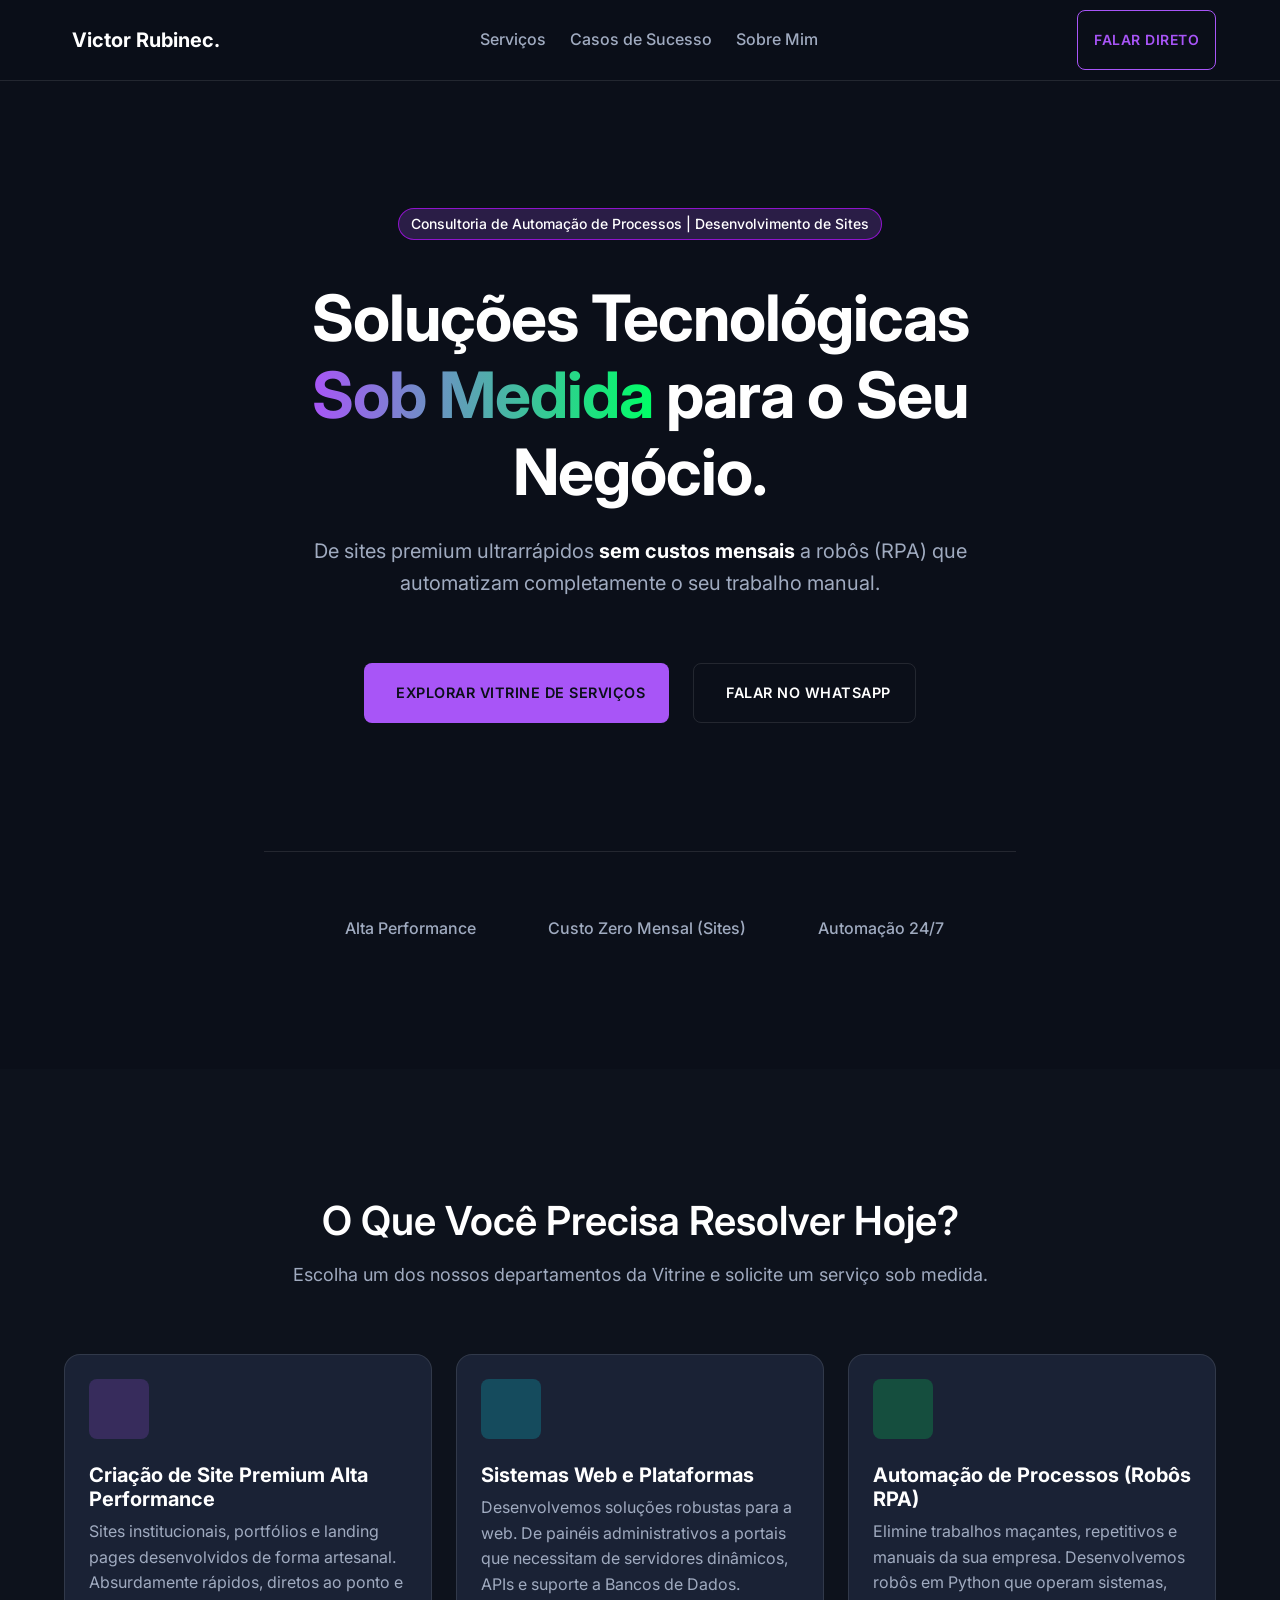
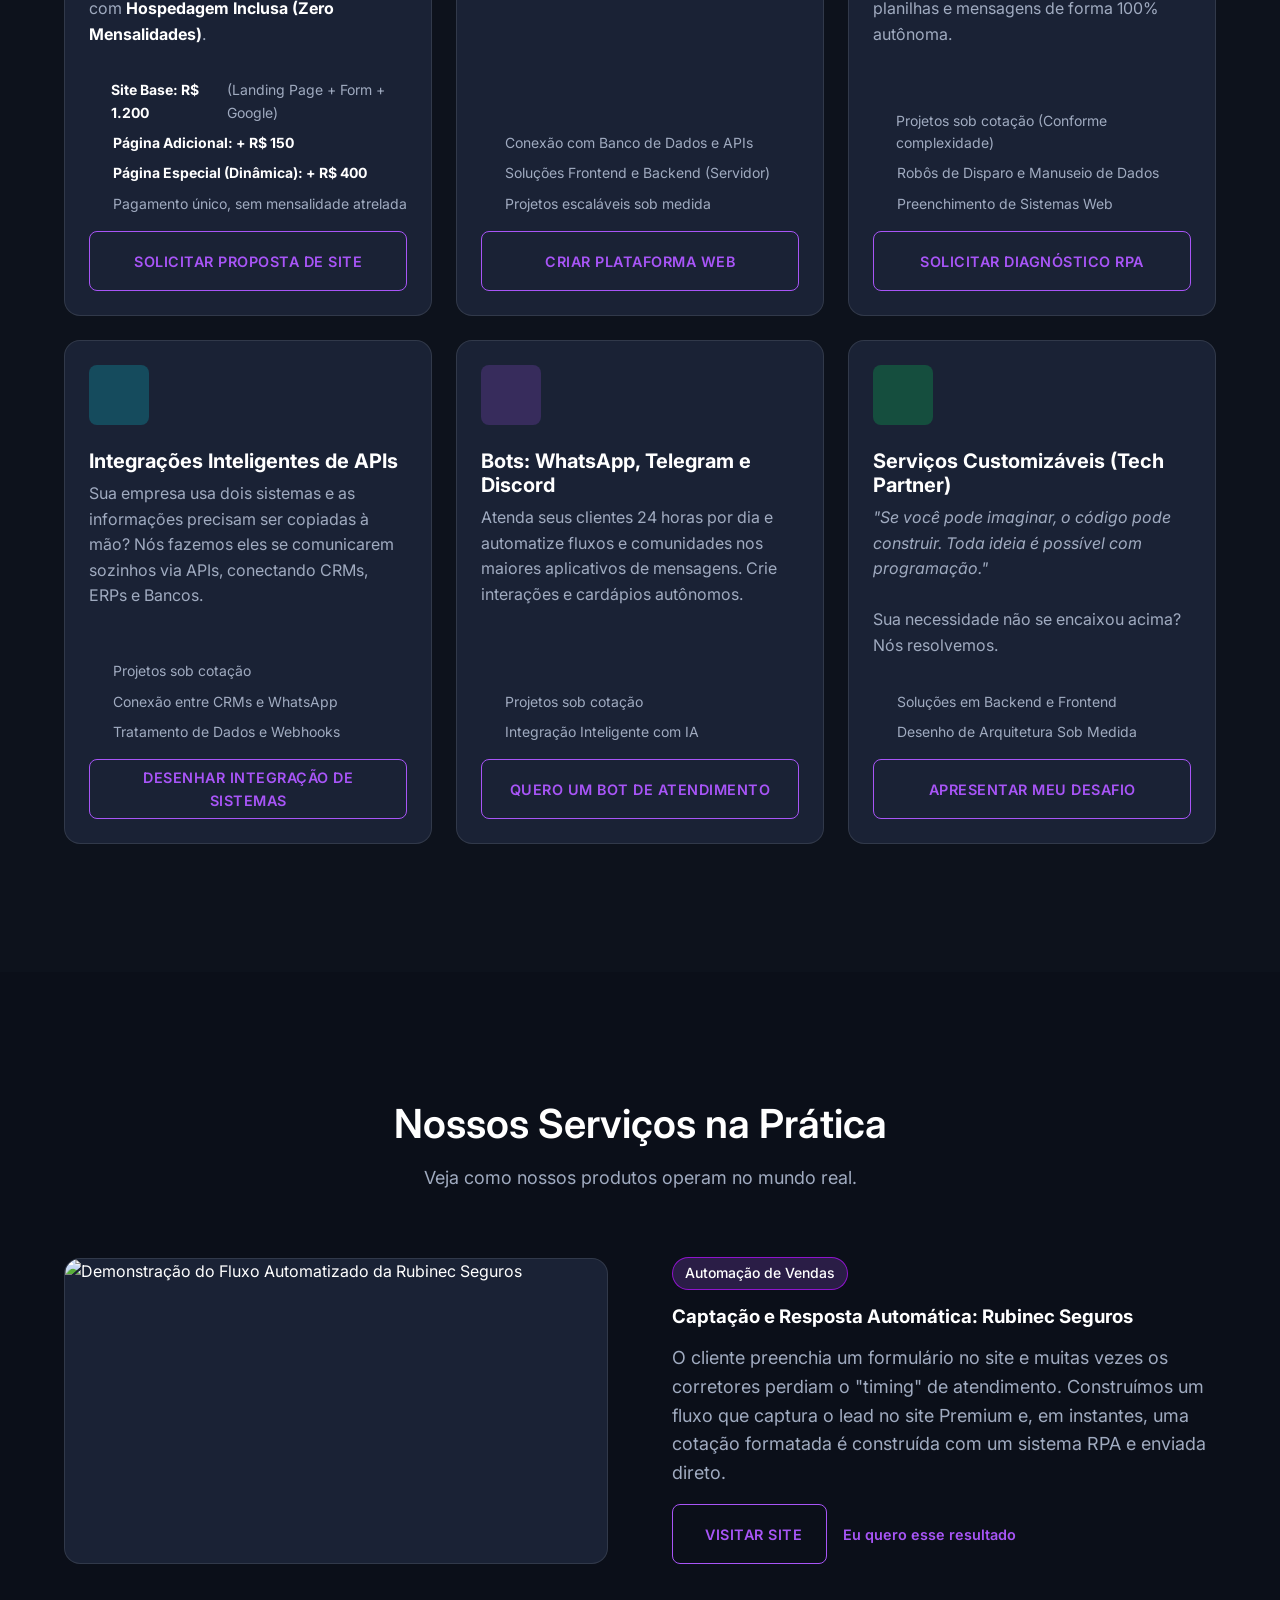
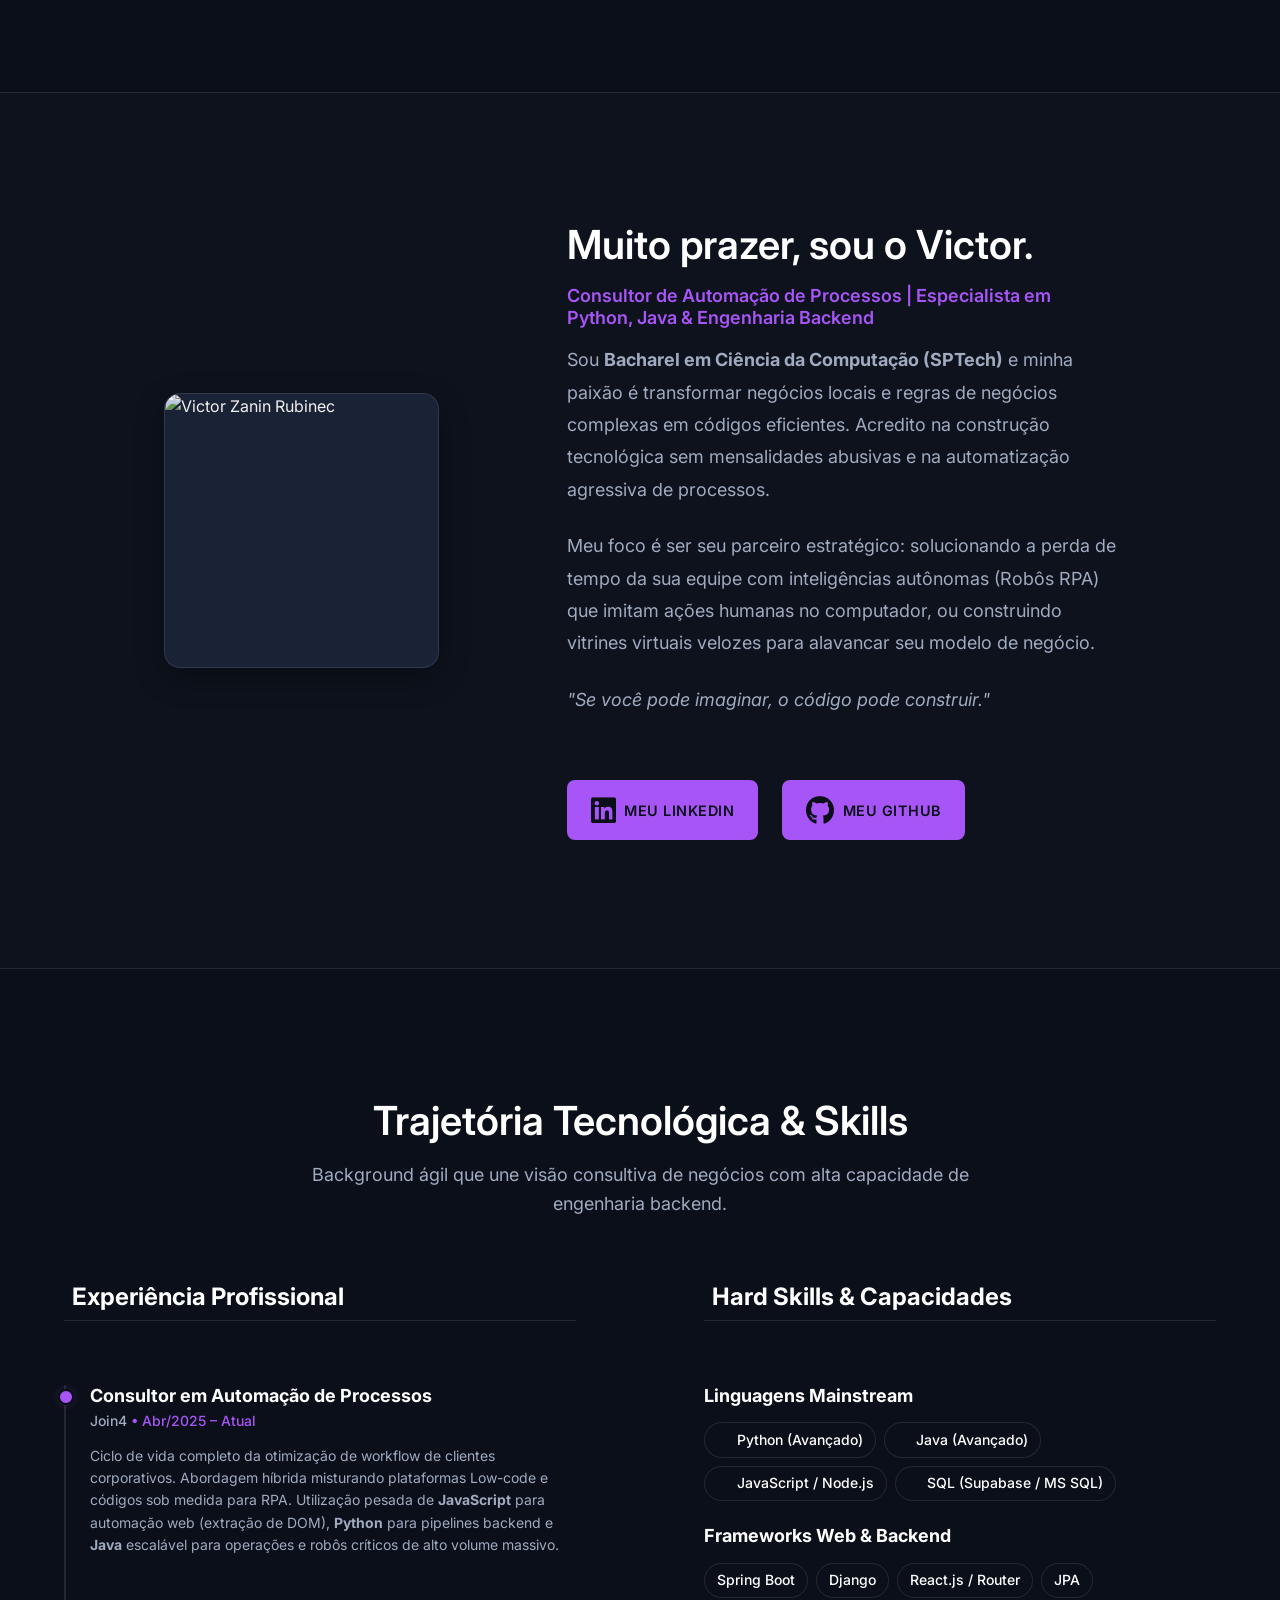
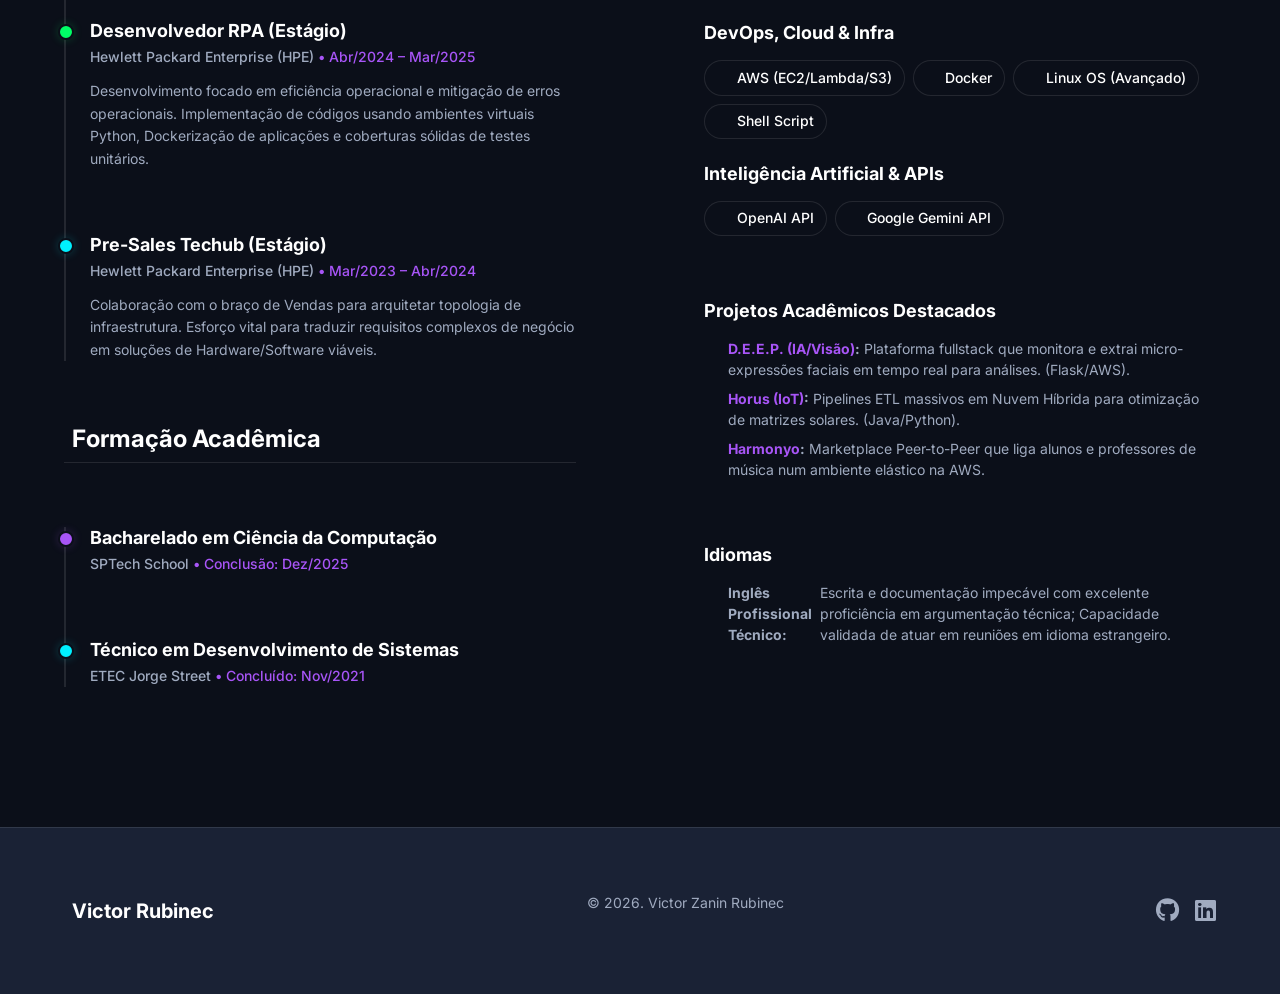
==== index.html @ 9aa2485e "feat: commit inicial do portfólio e vitrine de serviços" ====
<!DOCTYPE html>
<html lang="pt-BR">
<head>
    <meta charset="UTF-8">
    <meta name="viewport" content="width=device-width, initial-scale=1.0">
    <title>Victor Rubinec | Vitrine de Serviços Tecnológicos</title>
    <!-- SEO e Meta -->
    <meta name="description" content="Soluções Tecnológicas Sob Medida: Sites de Alta Performance sem mensalidade e Automação de Processos (RPA) para o seu negócio.">
    
    <!-- Google Fonts: Inter -->
    <link rel="preconnect" href="https://fonts.googleapis.com">
    <link rel="preconnect" href="https://fonts.gstatic.com" crossorigin>
    <link href="https://fonts.googleapis.com/css2?family=Inter:wght@300;400;500;600;700&display=swap" rel="stylesheet">
    
    <!-- Lucide Icons -->
    <script src="https://unpkg.com/lucide@latest"></script>
    
    <!-- Font Awesome (Marcas / Redes Sociais) -->
    <link rel="stylesheet" href="https://cdnjs.cloudflare.com/ajax/libs/font-awesome/6.4.0/css/all.min.css">

    <!-- Estilos -->
    <link rel="stylesheet" href="./css/reset.css">
    <link rel="stylesheet" href="./css/variables.css">
    <link rel="stylesheet" href="./css/style.css">
    <link rel="stylesheet" href="./css/components.css">
</head>
<body>

    <!-- Header Simples -->
    <header class="navbar">
        <div class="container nav-content">
            <div class="logo">
                <i data-lucide="terminal" class="logo-icon"></i>
                <span>Victor Rubinec.</span>
            </div>
            <nav class="nav-links">
                <a href="#vitrine">Serviços</a>
                <a href="#cases">Casos de Sucesso</a>
                <a href="#sobre">Sobre Mim</a>
            </nav>
            <a href="https://wa.me/5511975958383" class="btn btn-ghost open-whatsapp" target="_blank" rel="noopener">Falar Direto</a>
        </div>
    </header>

    <!-- Hero Section -->
    <section id="hero" class="hero fade-in">
        <div class="container hero-content">
            <span class="badge purple-text">Consultoria de Automação de Processos | Desenvolvimento de Sites</span>
            <h1 class="hero-title">Soluções Tecnológicas <span class="highlight">Sob Medida</span> para o Seu Negócio.</h1>
            <p class="hero-subtitle">De sites premium ultrarrápidos <strong>sem custos mensais</strong> a robôs (RPA) que automatizam completamente o seu trabalho manual.</p>
            <div class="hero-actions">
                <a href="#vitrine" class="btn btn-primary">
                    <i data-lucide="layout-grid"></i> Explorar Vitrine de Serviços
                </a>
                <a href="https://wa.me/5511975958383" class="btn btn-secondary" target="_blank" rel="noopener">
                    <i data-lucide="message-circle"></i> Falar no WhatsApp
                </a>
            </div>
            <!-- Features (Diferenciais) -->
            <div class="hero-features">
                <div class="feature-item">
                    <i data-lucide="zap" class="feature-icon cyan-icon"></i> <span>Alta Performance</span>
                </div>
                <div class="feature-item">
                    <i data-lucide="badge-dollar-sign" class="feature-icon green-icon"></i> <span>Custo Zero Mensal (Sites)</span>
                </div>
                <div class="feature-item">
                    <i data-lucide="bot" class="feature-icon purple-icon"></i> <span>Automação 24/7</span>
                </div>
            </div>
        </div>
    </section>

    <!-- Vitrine de Serviços -->
    <section id="vitrine" class="vitrine fade-in">
        <div class="container">
            <div class="section-header">
                <h2>O Que Você Precisa Resolver Hoje?</h2>
                <p>Escolha um dos nossos departamentos da Vitrine e solicite um serviço sob medida.</p>
            </div>

            <div class="services-grid">
                <!-- Card Serviço 1: Criação de Site -->
                <article class="service-card reveal-card">
                    <div class="card-icon purple-glow">
                        <i data-lucide="monitor-smartphone"></i>
                    </div>
                    <h3>Criação de Site Premium Alta Performance</h3>
                    <p>Sites institucionais, portfólios e landing pages desenvolvidos de forma artesanal. Absurdamente rápidos, diretos ao ponto e com <strong>Hospedagem Inclusa (Zero Mensalidades)</strong>.</p>
                    <ul class="service-perks">
                        <li><i data-lucide="check"></i> <strong>Site Base: R$ 1.200</strong> (Landing Page + Form + Google)</li>
                        <li><i data-lucide="check"></i> <strong>Página Adicional: + R$ 150</strong></li>
                        <li><i data-lucide="check"></i> <strong>Página Especial (Dinâmica): + R$ 400</strong></li>
                        <li><i data-lucide="check"></i> Pagamento único, sem mensalidade atrelada</li>
                    </ul>
                    <button class="btn btn-primary-outline btn-full open-modal" data-modal="modal-sites">Solicitar Proposta de Site</button>
                </article>

                <!-- Card Serviço 2: Sistemas Web Complexos -->
                <article class="service-card reveal-card">
                    <div class="card-icon cyan-glow">
                        <i data-lucide="server"></i>
                    </div>
                    <h3>Sistemas Web e Plataformas</h3>
                    <p>Desenvolvemos soluções robustas para a web. De painéis administrativos a portais que necessitam de servidores dinâmicos, APIs e suporte a Bancos de Dados.</p>
                    <ul class="service-perks">
                        <li><i data-lucide="check"></i> Conexão com Banco de Dados e APIs</li>
                        <li><i data-lucide="check"></i> Soluções Frontend e Backend (Servidor)</li>
                        <li><i data-lucide="check"></i> Projetos escaláveis sob medida</li>
                    </ul>
                    <button class="btn btn-primary-outline btn-full open-modal" data-modal="modal-sistemas">Criar Plataforma Web</button>
                </article>

                <!-- Card Serviço 3: Automação RPA -->
                <article class="service-card reveal-card">
                    <div class="card-icon green-glow">
                        <i data-lucide="cpu"></i>
                    </div>
                    <h3>Automação de Processos (Robôs RPA)</h3>
                    <p>Elimine trabalhos maçantes, repetitivos e manuais da sua empresa. Desenvolvemos robôs em Python que operam sistemas, planilhas e mensagens de forma 100% autônoma.</p>
                    <ul class="service-perks">
                        <li><i data-lucide="check"></i> Projetos sob cotação (Conforme complexidade)</li>
                        <li><i data-lucide="check"></i> Robôs de Disparo e Manuseio de Dados</li>
                        <li><i data-lucide="check"></i> Preenchimento de Sistemas Web</li>
                    </ul>
                    <button class="btn btn-primary-outline btn-full open-modal" data-modal="modal-rpa">Solicitar Diagnóstico RPA</button>
                </article>

                <!-- Card Serviço 3: Integrações API -->
                <article class="service-card reveal-card">
                    <div class="card-icon cyan-glow">
                        <i data-lucide="network"></i>
                    </div>
                    <h3>Integrações Inteligentes de APIs</h3>
                    <p>Sua empresa usa dois sistemas e as informações precisam ser copiadas à mão? Nós fazemos eles se comunicarem sozinhos via APIs, conectando CRMs, ERPs e Bancos.</p>
                    <ul class="service-perks">
                        <li><i data-lucide="check"></i> Projetos sob cotação</li>
                        <li><i data-lucide="check"></i> Conexão entre CRMs e WhatsApp</li>
                        <li><i data-lucide="check"></i> Tratamento de Dados e Webhooks</li>
                    </ul>
                    <button class="btn btn-primary-outline btn-full open-modal" data-modal="modal-api">Desenhar Integração de Sistemas</button>
                </article>

                <!-- Card Serviço 4: Bots para Aplicativos -->
                <article class="service-card reveal-card">
                    <div class="card-icon purple-glow">
                        <i data-lucide="bot"></i>
                    </div>
                    <h3>Bots: WhatsApp, Telegram e Discord</h3>
                    <p>Atenda seus clientes 24 horas por dia e automatize fluxos e comunidades nos maiores aplicativos de mensagens. Crie interações e cardápios autônomos.</p>
                    <ul class="service-perks">
                        <li><i data-lucide="check"></i> Projetos sob cotação</li>
                        <li><i data-lucide="check"></i> Integração Inteligente com IA</li>
                    </ul>
                    <button class="btn btn-primary-outline btn-full open-modal" data-modal="modal-bots">Quero um Bot de Atendimento</button>
                </article>

                <!-- Card Serviço 5: Projetos Customizáveis -->
                <article class="service-card reveal-card">
                    <div class="card-icon green-glow">
                        <i data-lucide="code-2"></i>
                    </div>
                    <h3>Serviços Customizáveis (Tech Partner)</h3>
                    <p><em>"Se você pode imaginar, o código pode construir. Toda ideia é possível com programação."</em><br><br>Sua necessidade não se encaixou acima? Nós resolvemos.</p>
                    <ul class="service-perks">
                        <li><i data-lucide="check"></i> Soluções em Backend e Frontend</li>
                        <li><i data-lucide="check"></i> Desenho de Arquitetura Sob Medida</li>
                    </ul>
                    <button class="btn btn-primary-outline btn-full open-modal" data-modal="modal-custom">Apresentar Meu Desafio</button>
                </article>
            </div>
        </div>
    </section>

    <!-- Prova Social (Cases) -->
    <section id="cases" class="cases fade-in">
        <div class="container">
            <div class="section-header">
                <h2>Nossos Serviços na Prática</h2>
                <p>Veja como nossos produtos operam no mundo real.</p>
            </div>

            <div class="cases-list">
                <!-- Case 1 -->
                <div class="case-item">
                    <div class="case-media">
                        <img src="./assets/rubinec-seguros.gif" alt="Demonstração do Fluxo Automatizado da Rubinec Seguros" class="case-gif">
                    </div>
                    <div class="case-info">
                        <span class="badge">Automação de Vendas</span>
                        <h3>Captação e Resposta Automática: Rubinec Seguros</h3>
                        <p>O cliente preenchia um formulário no site e muitas vezes os corretores perdiam o "timing" de atendimento. Construímos um fluxo que captura o lead no site Premium e, em instantes, uma cotação formatada é construída com um sistema RPA e enviada direto.</p>
                        <div class="case-actions" style="display: flex; gap: 1rem; align-items: center; flex-wrap: wrap;">
                            <a href="https://rubinecseguros.com.br/" target="_blank" rel="noopener" class="btn btn-primary-outline"><i data-lucide="external-link"></i> Visitar Site</a>
                            <button class="btn btn-text open-modal" data-modal="modal-sites">Eu quero esse resultado <i data-lucide="arrow-right"></i></button>
                        </div>
                    </div>
                </div>
                
                <!-- Case 2 -->
                <!-- <div class="case-item reverse">
                    <div class="case-media">
                        <div class="video-placeholder rpa-placeholder">
                            <i data-lucide="terminal-square"></i>
                            <p>Automação em Execução</p>
                        </div>
                    </div>
                    <div class="case-info">
                        <span class="badge">Robô RPA Python</span>
                        <h3>Escalabilidade com Auto Checklist</h3>
                        <p>Rotinas administrativas tomavam quase 4 horas diárias da equipe operacional. Desenhamos um robô (RPA) Python rodando agendado que acessa portais, avalia checklists técnicos e envia relatórios executivos para diretoria sem nenhuma intervenção humana.</p>
                        <button class="btn btn-text open-modal" data-modal="modal-rpa">Eu quero automatizar meus relatórios <i data-lucide="arrow-right"></i></button>
                    </div>
                </div> -->
            </div>
        </div>
    </section>

    <!-- Sobre Mim Section -->
    <section id="sobre" class="sobre fade-in">
        <div class="container sobre-content">
            <div class="sobre-grid">
                <div class="sobre-imagem">
                    <img src="./assets/profile-picture-2.png" alt="Victor Zanin Rubinec" class="profile-img">
                </div>
                <div class="sobre-texto">
                    <h2>Muito prazer, sou o Victor.</h2>
                    <h3 class="sobre-cargo">Consultor de Automação de Processos | Especialista em Python, Java & Engenharia Backend</h3>
                    <p>Sou <strong>Bacharel em Ciência da Computação (SPTech)</strong> e minha paixão é transformar negócios locais e regras de negócios complexas em códigos eficientes. Acredito na construção tecnológica sem mensalidades abusivas e na automatização agressiva de processos.</p>
                    <p>Meu foco é ser seu parceiro estratégico: solucionando a perda de tempo da sua equipe com inteligências autônomas (Robôs RPA) que imitam ações humanas no computador, ou construindo vitrines virtuais velozes para alavancar seu modelo de negócio.</p>
                    
                    <p><em>"Se você pode imaginar, o código pode construir."</em></p>
                    
                    <div class="sobre-redes">
                        <a href="https://www.linkedin.com/in/victor-zanin-rubinec-8a69931a2" class="btn btn-primary" target="_blank" rel="noopener">
                            <i class="fa-brands fa-linkedin"></i> Meu LinkedIn
                        </a>
                        <a href="https://github.com/VictorRubinec" class="btn btn-primary" target="_blank" rel="noopener">
                            <i class="fa-brands fa-github"></i> Meu GitHub
                        </a>
                    </div>
                </div>
            </div>
        </div>
    </section>

    <!-- Trajetória e Perfil Técnico Section -->
    <section id="experiencia" class="experiencia fade-in">
        <div class="container">
            <div class="section-header">
                <h2>Trajetória Tecnológica & Skills</h2>
                <p>Background ágil que une visão consultiva de negócios com alta capacidade de engenharia backend.</p>
            </div>
            
            <div class="cv-grid">
                <!-- Coluna 1: Experiência e Formação -->
                <div class="cv-timeline-col">
                    <h3 class="cv-title"><i data-lucide="briefcase"></i> Experiência Profissional</h3>
                    
                    <div class="timeline">
                        <div class="timeline-item">
                            <div class="timeline-dot purple-glow"></div>
                            <h4>Consultor em Automação de Processos</h4>
                            <h5>Join4 <span>• Abr/2025 – Atual</span></h5>
                            <p>Ciclo de vida completo da otimização de workflow de clientes corporativos. Abordagem híbrida misturando plataformas Low-code e códigos sob medida para RPA. Utilização pesada de <strong>JavaScript</strong> para automação web (extração de DOM), <strong>Python</strong> para pipelines backend e <strong>Java</strong> escalável para operações e robôs críticos de alto volume massivo.</p>
                        </div>
                        <div class="timeline-item">
                            <div class="timeline-dot green-glow"></div>
                            <h4>Desenvolvedor RPA (Estágio)</h4>
                            <h5>Hewlett Packard Enterprise (HPE) <span>• Abr/2024 – Mar/2025</span></h5>
                            <p>Desenvolvimento focado em eficiência operacional e mitigação de erros operacionais. Implementação de códigos usando ambientes virtuais Python, Dockerização de aplicações e coberturas sólidas de testes unitários.</p>
                        </div>
                        <div class="timeline-item">
                            <div class="timeline-dot cyan-glow"></div>
                            <h4>Pre-Sales Techub (Estágio)</h4>
                            <h5>Hewlett Packard Enterprise (HPE) <span>• Mar/2023 – Abr/2024</span></h5>
                            <p>Colaboração com o braço de Vendas para arquitetar topologia de infraestrutura. Esforço vital para traduzir requisitos complexos de negócio em soluções de Hardware/Software viáveis.</p>
                        </div>
                    </div>

                    <h3 class="cv-title mt-lg"><i data-lucide="graduation-cap"></i> Formação Acadêmica</h3>
                    <div class="timeline">
                        <div class="timeline-item">
                            <div class="timeline-dot purple-glow"></div>
                            <h4>Bacharelado em Ciência da Computação</h4>
                            <h5>SPTech School <span>• Conclusão: Dez/2025</span></h5>
                        </div>
                        <div class="timeline-item">
                            <div class="timeline-dot cyan-glow"></div>
                            <h4>Técnico em Desenvolvimento de Sistemas</h4>
                            <h5>ETEC Jorge Street <span>• Concluído: Nov/2021</span></h5>
                        </div>
                    </div>
                </div>

                <!-- Coluna 2: Habilidades Técnicas -->
                <div class="cv-skills-col">
                    <h3 class="cv-title"><i data-lucide="cpu"></i> Hard Skills & Capacidades</h3>
                    
                    <div class="skill-category">
                        <h4>Linguagens Mainstream</h4>
                        <div class="tech-badges">
                            <span class="tech-badge"><i data-lucide="code"></i> Python (Avançado)</span>
                            <span class="tech-badge"><i data-lucide="coffee"></i> Java (Avançado)</span>
                            <span class="tech-badge"><i data-lucide="file-json-2"></i> JavaScript / Node.js</span>
                            <span class="tech-badge"><i data-lucide="database"></i> SQL (Supabase / MS SQL)</span>
                        </div>
                    </div>

                    <div class="skill-category">
                        <h4>Frameworks Web & Backend</h4>
                        <div class="tech-badges">
                            <span class="tech-badge">Spring Boot</span>
                            <span class="tech-badge">Django</span>
                            <span class="tech-badge">React.js / Router</span>
                            <span class="tech-badge">JPA</span>
                        </div>
                    </div>

                    <div class="skill-category">
                        <h4>DevOps, Cloud & Infra</h4>
                        <div class="tech-badges">
                            <span class="tech-badge"><i data-lucide="cloud"></i> AWS (EC2/Lambda/S3)</span>
                            <span class="tech-badge"><i data-lucide="blocks"></i> Docker</span>
                            <span class="tech-badge"><i data-lucide="terminal-square"></i> Linux OS (Avançado)</span>
                            <span class="tech-badge"><i data-lucide="server"></i> Shell Script</span>
                        </div>
                    </div>

                    <div class="skill-category">
                        <h4>Inteligência Artificial & APIs</h4>
                        <div class="tech-badges">
                            <span class="tech-badge"><i data-lucide="brain-circuit"></i> OpenAI API</span>
                            <span class="tech-badge"><i data-lucide="sparkles"></i> Google Gemini API</span>
                        </div>
                    </div>

                    <div class="skill-category mt-lg">
                        <h4>Projetos Acadêmicos Destacados</h4>
                        <ul class="cv-project-list">
                            <li><i data-lucide="chevron-right"></i><div><strong><a href="https://github.com/DEEP-Dynamic-Emotion-Extraction-Process" target="_blank">D.E.E.P. (IA/Visão)</a>:</strong> Plataforma fullstack que monitora e extrai micro-expressões faciais em tempo real para análises. (Flask/AWS).</div></li>
                            <li><i data-lucide="chevron-right"></i><div><strong><a href="https://github.com/Project-Horus-G9" target="_blank">Horus (IoT)</a>:</strong> Pipelines ETL massivos em Nuvem Híbrida para otimização de matrizes solares. (Java/Python).</div></li>
                            <li><i data-lucide="chevron-right"></i><div><strong><a href="https://github.com/Harmon-yo" target="_blank">Harmonyo</a>:</strong> Marketplace Peer-to-Peer que liga alunos e professores de música num ambiente elástico na AWS.</div></li>
                        </ul>
                    </div>
                    
                    <div class="skill-category mt-lg">
                        <h4>Idiomas</h4>
                        <ul class="cv-language-list">
                            <li><i data-lucide="languages"></i> <strong>Inglês Profissional Técnico:</strong> Escrita e documentação impecável com excelente proficiência em argumentação técnica; Capacidade validada de atuar em reuniões em idioma estrangeiro.</li>
                        </ul>
                    </div>
                </div>
            </div>
        </div>
    </section>

    <!-- Footer -->
    <footer class="site-footer">
        <div class="container footer-content">
            <div class="footer-brand">
                <i data-lucide="terminal"></i>
                <span>Victor Rubinec</span>
            </div>
            <p>© 2026. Victor Zanin Rubinec </p>
            <div class="footer-links">
                <a href="https://github.com/VictorRubinec" target="_blank"><i class="fa-brands fa-github fa-xl"></i></a>
                <a href="https://www.linkedin.com/in/victor-zanin-rubinec-8a69931a2" target="_blank"><i class="fa-brands fa-linkedin fa-xl"></i></a>
            </div>
        </div>
    </footer>

    <!-- MODAIS DE SOLICITAÇÃO (Motor de Conversão) -->
    <div id="modal-container" class="modal-overlay">
        
        <!-- MODAL: Criação de Sites -->
        <div id="modal-sites" class="modal-content">
            <button class="close-modal"><i data-lucide="x"></i></button>
            <div class="modal-header">
                <i data-lucide="monitor-smartphone" class="purple-icon"></i>
                <h2>Proposta de Site</h2>
                <p>Sua vitrine online rápida e sem assinaturas.</p>
            </div>
            <!-- Substitua ACTION_KEY pela sua do formspree -->
            <form action="https://formspree.io/f/xjgjklpo" method="POST" class="contact-form">
                <input type="hidden" name="Tipo_Servico" value="Sites">
                
                <div class="form-group">
                    <label for="site-nome">Seu Nome / Empresa</label>
                    <input type="text" id="site-nome" name="nome" required placeholder="Digite aqui...">
                </div>
                
                <div class="form-row">
                    <div class="form-group">
                        <label for="site-email">Melhor E-mail</label>
                        <input type="email" id="site-email" name="email" required placeholder="email@empresa.com">
                    </div>
                    <div class="form-group">
                        <label for="site-whatsapp">WhatsApp (com DDD)</label>
                        <input type="tel" id="site-whatsapp" name="whatsapp" required placeholder="(11) 90000-0000">
                    </div>
                </div>
                
                <div class="form-group">
                    <label for="site-dominio">Você já possui um domínio registrado? (ex: seusite.com.br)</label>
                    <select id="site-dominio" name="tem_dominio">
                        <option value="Ainda não tenho">Não, preciso de ajuda com isso</option>
                        <option value="Já possuo domínio">Sim, já possuo o domínio</option>
                    </select>
                </div>
                
                <div class="form-group">
                    <label for="site-ideia">Como posso te ajudar com seu site novo?</label>
                    <textarea id="site-ideia" name="sobre_o_projeto" rows="3" required placeholder="Ex: Quero um site para minha corretora focado em captar leads do google ads..."></textarea>
                </div>
                
                <button type="submit" class="btn btn-primary btn-full submit-btn">Enviar Pedido para Avaliação</button>
                <p class="privacy-note"><i data-lucide="shield-check"></i> Receberei seu e-mail e entrarei em contato em até 24h úteis.</p>
            </form>
        </div>

        <!-- MODAL: Sistemas Web -->
        <div id="modal-sistemas" class="modal-content">
            <button class="close-modal"><i data-lucide="x"></i></button>
            <div class="modal-header">
                <i data-lucide="server" class="cyan-icon"></i>
                <h2>Proposta de Sistema Web</h2>
                <p>Estruture uma plataforma dinâmica e segura.</p>
            </div>
            <form action="https://formspree.io/f/maqanvlp" method="POST" class="contact-form">
                <input type="hidden" name="Tipo_Servico" value="Sistemas_Web">
                
                <div class="form-group">
                    <label for="sys-nome">Seu Nome / Empresa</label>
                    <input type="text" id="sys-nome" name="nome" required placeholder="Digite aqui...">
                </div>
                
                <div class="form-row">
                    <div class="form-group">
                        <label for="sys-email">Melhor E-mail</label>
                        <input type="email" id="sys-email" name="email" required placeholder="email@empresa.com">
                    </div>
                    <div class="form-group">
                        <label for="sys-whatsapp">WhatsApp (com DDD)</label>
                        <input type="tel" id="sys-whatsapp" name="whatsapp" required placeholder="(11) 90000-0000">
                    </div>
                </div>
                
                <div class="form-group">
                    <label for="sys-tipo">Que tipo de sistema web você precisa?</label>
                    <select id="sys-tipo" name="tipo_de_sistema">
                        <option value="Painel Administrativo Interno">Painel Administrativo Interno (Estilo ERP/CRM)</option>
                        <option value="Portal para Clientes SaaS">Portal para Clientes / Software SaaS</option>
                        <option value="Plataforma de Relatorios">Plataforma de Relatórios e Dashboards (Analytics)</option>
                        <option value="Ferramenta Personalizada">Ferramenta Web Totalmente Customizada</option>
                        <option value="Ainda Nao Sei">Outro modelo / Ainda não sei definir</option>
                    </select>
                </div>
                
                <div class="form-group">
                    <label for="sys-ideia">Qual o objetivo do sistema e quais dados vai gerenciar?</label>
                    <textarea id="sys-ideia" name="sobre_o_projeto" rows="3" required placeholder="Ex: Preciso de um portal onde o cliente faça login para acessar os relatórios do banco de dados..."></textarea>
                </div>
                
                <button type="submit" class="btn btn-primary btn-full submit-btn">Avaliar Arquitetura Web</button>
            </form>
        </div>

        <!-- MODAL: RPA -->
        <div id="modal-rpa" class="modal-content">
            <button class="close-modal"><i data-lucide="x"></i></button>
            <div class="modal-header">
                <i data-lucide="cpu" class="green-icon"></i>
                <h2>Diagnóstico para Robôs RPA</h2>
                <p>Descubra como delegar sistemas chatos para nossas automações.</p>
            </div>
            <form action="https://formspree.io/f/xlgadzoa" method="POST" class="contact-form">
                <input type="hidden" name="Tipo_Servico" value="Automação_RPA">
                
                <div class="form-group">
                    <label for="rpa-nome">Seu Nome / Empresa</label>
                    <input type="text" id="rpa-nome" name="nome" required placeholder="Digite aqui...">
                </div>
                
                <div class="form-row">
                    <div class="form-group">
                        <label for="rpa-email">Melhor E-mail</label>
                        <input type="email" id="rpa-email" name="email" required placeholder="email@empresa.com">
                    </div>
                    <div class="form-group">
                        <label for="rpa-whatsapp">WhatsApp (com DDD)</label>
                        <input type="tel" id="rpa-whatsapp" name="whatsapp" required placeholder="(11) 90000-0000">
                    </div>
                </div>
                
                <div class="form-group">
                    <label for="rpa-tempo">Quanto tempo esse trabalho rouba da sua equipe (por semana)?</label>
                    <select id="rpa-tempo" name="horas_perdidas_semana">
                        <option value="Menos de 5h">Menos de 5h por semana</option>
                        <option value="Entre 5h e 15h">Entre 5h e 15h por semana</option>
                        <option value="Mais de 20h">O dia inteiro (Mais de 20h por semana)</option>
                    </select>
                </div>
                
                <div class="form-group">
                    <label for="rpa-dor">Descreva o processo repetitivo ou a rotina:</label>
                    <textarea id="rpa-dor" name="sobre_o_projeto" rows="3" required placeholder="Ex: Baixar o relatório X, colocar no excel Y, e enviar mensagem pros clientes..."></textarea>
                </div>
                
                <button type="submit" class="btn btn-primary btn-full submit-btn">Enviar Diagnóstico para Análise</button>
            </form>
        </div>

        <!-- MODAL: Integração API -->
        <div id="modal-api" class="modal-content">
            <button class="close-modal"><i data-lucide="x"></i></button>
            <div class="modal-header">
                <i data-lucide="network" class="cyan-icon"></i>
                <h2>Projeto de Integração e API</h2>
                <p>Faça seus sistemas conversarem.</p>
            </div>
            <form action="https://formspree.io/f/xyklzobo" method="POST" class="contact-form">
                <input type="hidden" name="Tipo_Servico" value="Integracao_API">
                
                <div class="form-group">
                    <label for="api-nome">Seu Nome / Empresa</label>
                    <input type="text" id="api-nome" name="nome" required placeholder="Digite aqui...">
                </div>
                
                <div class="form-row">
                    <div class="form-group">
                        <label for="api-email">E-mail</label>
                        <input type="email" id="api-email" name="email" required placeholder="email@empresa.com">
                    </div>
                </div>
                
                <div class="form-group">
                    <label for="api-dor">Quais sistemas você quer integrar?</label>
                    <textarea id="api-dor" name="quais_sistemas" rows="3" required placeholder="Ex: Quero que o formulário do meu site envie os dados pro Pipedrive, e se o cliente fechar, mande um WhatsApp pelo chatpro..."></textarea>
                </div>
                
                <button type="submit" class="btn btn-primary btn-full submit-btn">Analisar Viabilidade Técnica</button>
            </form>
        </div>

        <!-- MODAL: Bots -->
        <div id="modal-bots" class="modal-content">
            <button class="close-modal"><i data-lucide="x"></i></button>
            <div class="modal-header">
                <i data-lucide="bot" class="purple-icon"></i>
                <h2>Bot de Atendimento (Mensageria)</h2>
                <p>Automatize o atendimento e os grupos da sua empresa.</p>
            </div>
            <form action="https://formspree.io/f/xzdyzokw" method="POST" class="contact-form">
                <input type="hidden" name="Tipo_Servico" value="Bots_Mensageria">
                
                <div class="form-group">
                    <label for="bots-nome">Seu Nome / Empresa</label>
                    <input type="text" id="bots-nome" name="nome" required placeholder="Digite aqui...">
                </div>
                
                <div class="form-row">
                    <div class="form-group">
                        <label for="bots-email">E-mail</label>
                        <input type="email" id="bots-email" name="email" required placeholder="email@empresa.com">
                    </div>
                    <div class="form-group">
                        <label for="bots-whatsapp">WhatsApp (com DDD)</label>
                        <input type="tel" id="bots-whatsapp" name="whatsapp" required placeholder="(11) 90000-0000">
                    </div>
                </div>
                
                <div class="form-group">
                    <label for="bots-plataforma">Qual aplicativo você foca hoje?</label>
                    <select id="bots-plataforma" name="plataforma_bot">
                        <option value="WhatsApp">Principalmente WhatsApp</option>
                        <option value="Telegram">Principalmente Telegram</option>
                        <option value="Discord">Discord (Comunidades/Grupos)</option>
                        <option value="Multiplus">Mais de um / Outros</option>
                    </select>
                </div>
                
                <div class="form-group">
                    <label for="bots-dor">O que esse bot precisa fazer?</label>
                    <textarea id="bots-dor" name="sobre_o_projeto" rows="3" required placeholder="Ex: Preciso que o cliente peça o cardápio e o bot mande o PDF no WhatsApp..."></textarea>
                </div>
                
                <button type="submit" class="btn btn-primary btn-full submit-btn">Receber Orçamento</button>
            </form>
        </div>

        <!-- MODAL: Custom -->
        <div id="modal-custom" class="modal-content">
            <button class="close-modal"><i data-lucide="x"></i></button>
            <div class="modal-header">
                <i data-lucide="code-2" class="green-icon"></i>
                <h2>Projeto Exclusivo (Tech Partner)</h2>
                <p>Toda ideia é possível. Me conte qual o seu desafio.</p>
            </div>
            <form action="https://formspree.io/f/xpqkwbka" method="POST" class="contact-form">
                <input type="hidden" name="Tipo_Servico" value="Projeto_Customizavel">
                
                <div class="form-group">
                    <label for="custom-nome">Seu Nome / Empresa</label>
                    <input type="text" id="custom-nome" name="nome" required placeholder="Digite aqui...">
                </div>
                
                <div class="form-row">
                    <div class="form-group">
                        <label for="custom-email">E-mail</label>
                        <input type="email" id="custom-email" name="email" required placeholder="email@empresa.com">
                    </div>
                    <div class="form-group">
                        <label for="custom-whatsapp">WhatsApp (com DDD)</label>
                        <input type="tel" id="custom-whatsapp" name="whatsapp" required placeholder="(11) 90000-0000">
                    </div>
                </div>
                
                <div class="form-group">
                    <label for="custom-dor">Descreva sua ideia e onde quer chegar:</label>
                    <textarea id="custom-dor" name="sobre_o_projeto" rows="4" required placeholder="Fique à vontade para escrever detalhadamente a sua visão e a lógica do seu projeto..."></textarea>
                </div>
                
                <button type="submit" class="btn btn-primary btn-full submit-btn">Enviar Requisição de Projeto</button>
            </form>
        </div>

    </div>

    <!-- Scripts da Vitrine -->
    <script src="./js/main.js"></script>
    <script src="./js/animations.js"></script>
    <script src="./js/utils/form.js"></script>

    <!-- Inicializa Icones da base Lucide -->
    <script>
      lucide.createIcons();
    </script>
</body>
</html>
---- css/variables.css ----
/* variables.css */
:root {
    /* Paleta de Cores (Dark Mode Premium) */
    --bg-primary: #0B0F19; /* Azul noturno muito profundo */
    --bg-surface: #1A2235; /* Superfícies/Cards */
    --bg-surface-hover: #222c45;
    
    --text-main: #FFFFFF;
    --text-muted: #A0ABC0; /* Cinza azulado */

    /* Cores de Destaque */
    --primary-purple: #A855F7; /* Roxo suave e moderno - Cor primária */
    --primary-purple-glow: rgba(168, 85, 247, 0.2);

    --accent-green: #00FF66; /* Verde Neon - Conversão/RPA */
    --accent-green-glow: rgba(0, 255, 102, 0.2);

    --secondary-cyan: #00F0FF; /* Azul Elétrico - Relegado a secundário */
    --secondary-cyan-glow: rgba(0, 240, 255, 0.2);

    --border-color: rgba(255, 255, 255, 0.1);

    /* Tipografia */
    --font-primary: 'Inter', sans-serif;
    
    /* Espaçamentos e Layout */
    --container-width: 1200px;
    --spacing-xs: 0.5rem;
    --spacing-sm: 1rem;
    --spacing-md: 1.5rem;
    --spacing-lg: 4rem;
    --spacing-xl: 8rem;

    /* Transições */
    --transition-fast: 0.2s ease;
    --transition-base: 0.3s ease;
    --transition-slow: 0.5s ease;

    /* Border Radius */
    --radius-sm: 4px;
    --radius-md: 8px;
    --radius-lg: 16px;
}
---- css/style.css ----
/* style.css */
body {
    background-color: var(--bg-primary);
    color: var(--text-main);
    font-family: var(--font-primary);
}

.container {
    width: 100%;
    max-width: var(--container-width);
    margin: 0 auto;
    padding: 0 var(--spacing-md);
}

/* Typography Generics */
h1, h2, h3, h4 {
    color: var(--text-main);
    line-height: 1.2;
}

h2 {
    font-size: 2.5rem;
    font-weight: 600;
    margin-bottom: var(--spacing-sm);
}

p {
    color: var(--text-muted);
    font-size: 1.125rem;
    margin-bottom: var(--spacing-sm);
}

.section-header {
    text-align: center;
    max-width: 700px;
    margin: 0 auto var(--spacing-lg);
}

/* Highlight utilities */
.highlight {
    background: linear-gradient(90deg, var(--primary-purple), var(--accent-green));
    -webkit-background-clip: text;
    -webkit-text-fill-color: transparent;
    background-clip: text;
}
.neon-text { color: var(--primary-purple); }
.neon-green { color: var(--accent-green); }

/* --- Navbar --- */
.navbar {
    position: fixed;
    top: 0;
    width: 100%;
    background-color: rgba(11, 15, 25, 0.85);
    backdrop-filter: blur(10px);
    z-index: 100;
    border-bottom: 1px solid var(--border-color);
}

.nav-content {
    display: flex;
    justify-content: space-between;
    align-items: center;
    height: 80px;
}

.logo {
    display: flex;
    align-items: center;
    gap: 0.5rem;
    font-weight: 700;
    font-size: 1.25rem;
    color: var(--text-main);
}
.logo-icon {
    color: var(--primary-purple);
}

.nav-links {
    display: flex;
    gap: var(--spacing-md);
}

.nav-links a {
    color: var(--text-muted);
    font-weight: 500;
    transition: color var(--transition-fast);
}

.nav-links a:hover {
    color: var(--primary-purple);
}

/* --- Hero Section --- */
.hero {
    padding: calc(80px + var(--spacing-xl)) 0 var(--spacing-xl);
    min-height: 90vh;
    display: flex;
    align-items: center;
}

.hero-content {
    text-align: center;
    max-width: 800px;
}

.hero-title {
    font-size: clamp(3rem, 5vw, 4rem);
    font-weight: 700;
    margin: var(--spacing-md) 0;
    letter-spacing: -1px;
}

.hero-subtitle {
    font-size: 1.25rem;
    margin-bottom: var(--spacing-lg);
    color: var(--text-muted);
}

.hero-subtitle strong {
    color: var(--text-main);
}

.hero-actions {
    display: flex;
    gap: var(--spacing-md);
    justify-content: center;
    margin-bottom: var(--spacing-xl);
}

.hero-features {
    display: flex;
    justify-content: center;
    gap: var(--spacing-lg);
    border-top: 1px solid var(--border-color);
    padding-top: var(--spacing-lg);
}

.feature-item {
    display: flex;
    align-items: center;
    gap: 0.5rem;
    font-weight: 500;
    color: var(--text-muted);
}

/* --- Vitrine / Services --- */
.vitrine {
    padding: var(--spacing-xl) 0;
    background-color: #0d121c; /* Ligeiramente diferente para separar seções */
}

.services-grid {
    display: grid;
    grid-template-columns: repeat(auto-fit, minmax(320px, 1fr));
    gap: var(--spacing-md);
}

/* --- Cases Section --- */
.cases {
    padding: var(--spacing-xl) 0;
}

.cases-list {
    display: flex;
    flex-direction: column;
    gap: var(--spacing-xl);
}

.case-item {
    display: grid;
    grid-template-columns: 1fr 1fr;
    gap: var(--spacing-lg);
    align-items: center;
}

.case-item.reverse {
    direction: rtl;
}

.case-item.reverse > * {
    direction: ltr; /* Reset text direction */
}

.case-media {
    width: 100%;
    aspect-ratio: 16/9;
    background-color: var(--bg-surface);
    border-radius: var(--radius-lg);
    border: 1px solid var(--border-color);
    overflow: hidden;
    display: flex;
    align-items: center;
    justify-content: center;
}

.case-gif {
    width: 100%;
    height: 100%;
    object-fit: cover;
    display: block;
}

.video-placeholder {
    display: flex;
    flex-direction: column;
    align-items: center;
    gap: 1rem;
    color: var(--primary-purple);
    opacity: 0.5;
}
.video-placeholder i {
    width: 48px;
    height: 48px;
}
.rpa-placeholder {
    color: var(--accent-green);
}

.case-info h3 {
    margin-bottom: var(--spacing-sm);
}

/* --- Sobre Mim Section --- */
.sobre {
    padding: var(--spacing-xl) 0;
    background-color: #0d121c; /* Mesmo fundo da Vitrine para gerar contraste com o Footer e Cases */
    border-top: 1px solid var(--border-color);
}

.sobre-content {
    max-width: 1000px;
    margin: 0 auto;
}

.sobre-grid {
    display: grid;
    grid-template-columns: 1fr 2fr;
    gap: var(--spacing-xl);
    align-items: center;
}

.sobre-imagem {
    width: 100%;
    border-radius: var(--radius-lg);
    border: 1px solid var(--border-color);
    background-color: var(--bg-surface);
    aspect-ratio: 1 / 1;
    overflow: hidden;
    position: relative;
    box-shadow: 0 10px 30px rgba(0, 0, 0, 0.3);
}

.profile-img {
    width: 100%;
    height: 100%;
    object-fit: cover;
    object-position: center 15%; /* Ajusta o foco para o rosto na maioria das fotos verticais */
    display: block;
    transition: transform 0.6s ease, filter 0.4s ease;
    filter: brightness(0.9) contrast(1.1) grayscale(30%);
}

.sobre-imagem:hover .profile-img {
    transform: scale(1.05);
    filter: brightness(1) contrast(1) grayscale(0%);
}

.foto-placeholder {
    width: 100%;
    aspect-ratio: 1 / 1;
    border-radius: var(--radius-lg);
    background-color: var(--bg-surface);
    border: 2px dashed var(--primary-purple); /* Agora é a primaria Roxa */
    display: flex;
    flex-direction: column;
    align-items: center;
    justify-content: center;
    color: var(--primary-purple);
    gap: 1rem;
    font-weight: 500;
}

.foto-placeholder i {
    width: 48px;
    height: 48px;
}

.sobre-cargo {
    color: var(--primary-purple);
    font-size: 1.125rem;
    margin-bottom: var(--spacing-sm);
    font-weight: 600;
}

.sobre-texto p {
    font-size: 1.125rem;
    margin-bottom: var(--spacing-md);
    line-height: 1.8;
}

.sobre-redes {
    display: flex;
    gap: var(--spacing-md);
    margin-top: var(--spacing-lg);
    flex-wrap: wrap;
}

/* --- Tech Stack (Sobre Mim) --- */
.tech-stack {
    margin: var(--spacing-lg) 0;
    padding: var(--spacing-md);
    background: var(--bg-surface);
    border: 1px solid var(--border-color);
    border-radius: var(--radius-md);
}

.tech-stack h4 {
    display: flex;
    align-items: center;
    gap: 0.5rem;
    font-size: 0.875rem;
    color: var(--text-muted);
    margin-bottom: var(--spacing-sm);
    text-transform: uppercase;
    letter-spacing: 0.5px;
}

.tech-stack h4 i {
    width: 16px;
    height: 16px;
}

.tech-badges {
    display: flex;
    flex-wrap: wrap;
    gap: 0.5rem;
}

.tech-badge {
    display: inline-flex;
    align-items: center;
    gap: 0.35rem;
    padding: 0.35rem 0.75rem;
    background: var(--bg-primary);
    border: 1px solid var(--border-color);
    border-radius: 20px;
    font-size: 0.875rem;
    font-weight: 500;
    color: var(--text-main);
    transition: all var(--transition-fast);
}

.tech-badge:hover {
    border-color: var(--primary-purple);
    color: var(--primary-purple);
    transform: translateY(-2px);
}

.tech-badge i {
    width: 14px;
    height: 14px;
    color: var(--primary-purple);
}

/* --- Trajetória / Currículo Section --- */
.experiencia {
    padding: var(--spacing-xl) 0;
    background-color: var(--bg-primary); 
    border-top: 1px solid var(--border-color);
}

.cv-grid {
    display: grid;
    grid-template-columns: 1fr 1fr;
    gap: var(--spacing-xl);
}

.cv-title {
    display: flex;
    align-items: center;
    gap: 0.5rem;
    font-size: 1.5rem;
    color: var(--text-main);
    margin-bottom: var(--spacing-lg);
    padding-bottom: 0.5rem;
    border-bottom: 1px solid var(--border-color);
}
.cv-title i, .cv-title svg { color: var(--primary-purple); }

.mt-lg { margin-top: var(--spacing-lg); }

/* Timeline CSS */
.timeline {
    position: relative;
    padding-left: 1.5rem;
    border-left: 2px solid var(--border-color);
}

.timeline-item {
    position: relative;
    margin-bottom: var(--spacing-lg);
}

.timeline-item:last-child {
    margin-bottom: 0;
}

.timeline-dot {
    position: absolute;
    left: -1.5rem;
    top: 0.25rem;
    width: 1rem;
    height: 1rem;
    border-radius: 50%;
    transform: translateX(-50%);
    border: 2px solid var(--bg-primary);
    z-index: 2;
}

.timeline-dot.purple-glow { background: var(--primary-purple); box-shadow: 0 0 10px var(--primary-purple-glow); }
.timeline-dot.cyan-glow { background: var(--secondary-cyan); box-shadow: 0 0 10px var(--secondary-cyan-glow); }
.timeline-dot.green-glow { background: var(--accent-green); box-shadow: 0 0 10px var(--accent-green-glow); }

.timeline-item h4 {
    font-size: 1.125rem;
    color: var(--text-main);
    margin-bottom: 0.25rem;
}

.timeline-item h5 {
    font-size: 0.875rem;
    color: var(--text-muted);
    font-weight: 500;
    margin-bottom: 0.75rem;
}
.timeline-item h5 span { color: var(--primary-purple); }

.timeline-item p {
    font-size: 0.875rem;
    color: var(--text-muted);
    line-height: 1.6;
}

/* Skills Column */
.skill-category {
    margin-bottom: var(--spacing-md);
}

.skill-category h4 {
    font-size: 1.125rem;
    color: var(--text-main);
    margin-bottom: var(--spacing-sm);
}

.cv-project-list, .cv-language-list {
    list-style: none;
    padding: 0;
}

.cv-project-list li, .cv-language-list li {
    font-size: 0.875rem;
    color: var(--text-muted);
    margin-bottom: 0.5rem;
    display: flex;
    align-items: flex-start;
    gap: 0.5rem;
    line-height: 1.5;
}

.cv-project-list i, .cv-language-list i {
    width: 16px; 
    height: 16px;
    color: var(--primary-purple);
    flex-shrink: 0;
    margin-top: 2px;
}

.cv-project-list li a {
    color: var(--primary-purple);
    text-decoration: none;
    transition: color var(--transition-fast);
}

.cv-project-list li a:hover {
    text-decoration: underline;
    color: var(--secondary-cyan);
}

/* --- Footer --- */
.site-footer {
    padding: var(--spacing-lg) 0;
    background-color: var(--bg-surface);
    border-top: 1px solid var(--border-color);
    text-align: center;
}

.footer-content {
    display: flex;
    justify-content: space-between;
    align-items: center;
}

.footer-brand {
    display: flex;
    align-items: center;
    gap: 0.5rem;
    font-weight: 700;
    font-size: 1.25rem;
}

.footer-brand i {
    color: var(--primary-purple);
}

.footer-content p {
    color: var(--text-muted);
    font-size: 0.875rem;
}

.footer-links {
    display: flex;
    gap: var(--spacing-sm);
}

.footer-links a {
    color: var(--text-muted);
    transition: color var(--transition-fast);
}

.footer-links a:hover {
    color: var(--primary-purple);
}

/* --- Responsive --- */
@media (max-width: 768px) {
    .nav-links { display: none; }
    .hero-actions { flex-direction: column; }
    .hero-features { flex-direction: column; align-items: center; gap: var(--spacing-md); }
    .case-item { grid-template-columns: 1fr; }
    .case-item.reverse { direction: ltr; }
    .sobre-grid { grid-template-columns: 1fr; text-align: center; }
    .cv-grid { grid-template-columns: 1fr; }
    .sobre-redes { justify-content: center; }
    .footer-content { flex-direction: column; gap: var(--spacing-md); text-align: center; }
}
---- css/components.css ----
/* components.css */

/* --- Buttons --- */
.btn {
    display: inline-flex;
    align-items: center;
    justify-content: center;
    gap: 0.5rem;
    height: 60px;
    padding: 0 1.5rem;
    border-radius: var(--radius-md);
    font-weight: 600;
    font-size: 0.9rem;
    transition: all var(--transition-base);
    text-transform: uppercase;
    letter-spacing: 0.5px;
}

.btn svg {
    width: 20px;
    height: 20px;
}

.btn i.fa-brands {
    font-size: 1.8rem;
    display: flex;
    align-items: center;
}

.btn-primary {
    background-color: var(--primary-purple);
    color: var(--bg-primary);
}
.btn-primary:hover {
    background-color: #d8b4fe;
    box-shadow: 0 0 15px var(--primary-purple-glow);
    transform: translateY(-2px);
}

.btn-secondary {
    background-color: transparent;
    color: var(--text-main);
    border: 1px solid var(--border-color);
}
.btn-secondary:hover {
    background-color: var(--bg-surface);
    border-color: var(--text-muted);
}

.btn-primary-outline {
    background-color: transparent;
    color: var(--primary-purple);
    border: 1px solid var(--primary-purple);
}
.btn-primary-outline:hover {
    background-color: var(--primary-purple-glow);
    transform: translateY(-2px);
}

.btn-success {
    background-color: var(--accent-green);
    color: var(--bg-primary);
}
.btn-success:hover {
    background-color: #33ff85;
    box-shadow: 0 0 15px var(--accent-green-glow);
    transform: translateY(-2px);
}

.btn-ghost {
    background-color: transparent;
    color: var(--primary-purple);
    border: 1px solid var(--primary-purple);
    padding: 0.5rem 1rem;
    font-size: 0.875rem;
}
.btn-ghost:hover {
    background-color: var(--primary-purple-glow);
    color: #fff;
}

.btn-text {
    background: none;
    color: var(--primary-purple);
    padding: 0;
    text-transform: none;
    letter-spacing: normal;
    display: inline-flex;
    align-items: center;
    gap: 0.5rem;
}
.btn-text:hover {
    color: #d8b4fe;
    gap: 0.75rem; /* Efeito de seta movendo */
}

.btn-full {
    width: 100%;
}


/* --- Badges --- */
.badge {
    display: inline-block;
    padding: 0.25rem 0.75rem;
    background-color: var(--primary-purple-glow);
    border: 1px solid rgba(180, 17, 255, 0.733);
    border-radius: 20px;
    font-size: 0.875rem;
    font-weight: 500;
    margin-bottom: var(--spacing-sm);
}

/* --- Cards da Vitrine --- */
.service-card {
    background-color: var(--bg-surface);
    border: 1px solid var(--border-color);
    border-radius: var(--radius-lg);
    padding: var(--spacing-md);
    transition: transform var(--transition-base), border-color var(--transition-base), box-shadow var(--transition-base);
    display: flex;
    flex-direction: column;
}

.service-card .btn {
    margin-top: auto;
}

.service-card:hover {
    transform: translateY(-5px);
    border-color: rgba(255, 255, 255, 0.2);
    box-shadow: 0 10px 30px rgba(0, 0, 0, 0.5);
}

.card-icon {
    width: 60px;
    height: 60px;
    border-radius: var(--radius-md);
    display: flex;
    align-items: center;
    justify-content: center;
    margin-bottom: var(--spacing-md);
}

.card-icon i, .card-icon svg {
    width: 32px;
    height: 32px;
}

.card-icon.cyan-glow { background-color: var(--secondary-cyan-glow); color: var(--secondary-cyan); }
.card-icon.green-glow { background-color: var(--accent-green-glow); color: var(--accent-green); }
.card-icon.purple-glow { background-color: var(--primary-purple-glow); color: var(--primary-purple); }

.service-card h3 {
    margin-bottom: var(--spacing-xs);
    font-size: 1.25rem;
}

.service-card p {
    font-size: 1rem;
    flex-grow: 1; /* Empurra os beneficios e botao pro fundo */
}

.service-card strong {
    color: var(--text-main);
}

.service-perks {
    margin: var(--spacing-sm) 0;
    display: flex;
    flex-direction: column;
    gap: 0.5rem;
}

.service-perks li {
    display: flex;
    align-items: center;
    gap: 0.5rem;
    font-size: 0.875rem;
    color: var(--text-muted);
}

.service-perks i, .service-perks svg {
    width: 16px;
    height: 16px;
    color: var(--accent-green);
}


/* --- Modais (Motor de Solicição) --- */
.modal-overlay {
    position: fixed;
    top: 0;
    left: 0;
    width: 100%;
    height: 100%;
    background-color: rgba(11, 15, 25, 0.9);
    backdrop-filter: blur(5px);
    z-index: 1000;
    display: flex;
    align-items: center;
    justify-content: center;
    opacity: 0;
    pointer-events: none;
    transition: opacity var(--transition-base);
    padding: var(--spacing-sm);
}

.modal-overlay.active {
    opacity: 1;
    pointer-events: all;
}

.modal-content {
    background-color: var(--bg-surface);
    border: 1px solid var(--border-color);
    border-radius: var(--radius-lg);
    width: 100%;
    max-width: 600px;
    max-height: 90vh;
    overflow-y: auto;
    padding: var(--spacing-md);
    position: relative;
    transform: translateY(20px);
    transition: transform var(--transition-base);
    display: none; /* Só mostra o modal ativo */
}

.modal-content.active {
    display: block;
    transform: translateY(0);
}

.close-modal {
    position: absolute;
    top: 1rem;
    right: 1rem;
    color: var(--text-muted);
    transition: color var(--transition-fast);
}

.close-modal:hover {
    color: var(--text-main);
}

.modal-header {
    text-align: center;
    margin-bottom: var(--spacing-md);
}

.modal-header i, .modal-header svg {
    width: 48px;
    height: 48px;
    margin-bottom: 0.5rem;
}
.cyan-icon { color: var(--secondary-cyan); }
.green-icon { color: var(--accent-green); }
.purple-icon { color: var(--primary-purple); }

.modal-header h2 {
    font-size: 1.5rem;
    margin-bottom: 0.25rem;
}

.modal-header p {
    font-size: 0.875rem;
    margin: 0;
}

/* --- Forms --- */
.contact-form {
    display: flex;
    flex-direction: column;
    gap: 1rem;
}

.form-group {
    display: flex;
    flex-direction: column;
    gap: 0.25rem;
}

.form-row {
    display: grid;
    grid-template-columns: 1fr 1fr;
    gap: 1rem;
}

.contact-form label {
    font-size: 0.875rem;
    font-weight: 500;
    color: var(--text-main);
}

.contact-form input,
.contact-form select,
.contact-form textarea {
    background-color: var(--bg-primary);
    border: 1px solid var(--border-color);
    border-radius: var(--radius-sm);
    padding: 0.75rem 1rem;
    color: var(--text-main);
    width: 100%;
    transition: border-color var(--transition-fast);
}

.contact-form input:focus,
.contact-form select:focus,
.contact-form textarea:focus {
    outline: none;
    border-color: var(--primary-purple);
}

.contact-form select {
    appearance: none;
    background-image: url("data:image/svg+xml;charset=UTF-8,%3csvg xmlns='http://www.w3.org/2000/svg' viewBox='0 0 24 24' fill='none' stroke='%23A0ABC0' stroke-width='2' stroke-linecap='round' stroke-linejoin='round'%3e%3cpolyline points='6 9 12 15 18 9'%3e%3c/polyline%3e%3c/svg%3e");
    background-repeat: no-repeat;
    background-position: right 1rem center;
    background-size: 1em;
}

.privacy-note {
    font-size: 0.75rem;
    color: var(--text-muted);
    text-align: center;
    display: flex;
    align-items: center;
    justify-content: center;
    gap: 0.25rem;
    margin-top: 0.5rem;
}
.privacy-note i, .privacy-note svg {
    width: 14px;
    height: 14px;
}

@media (max-width: 600px) {
    .form-row {
        grid-template-columns: 1fr;
    }
}

/* Animações (utilizadas pelo intersection observer) */
.fade-in {
    opacity: 0;
    transform: translateY(30px);
    transition: opacity 0.6s ease-out, transform 0.6s ease-out;
}
.fade-in.visible {
    opacity: 1;
    transform: translateY(0);
}

/* Spinner Form */
.spin-icon {
    animation: spin-anim 1s linear infinite;
}
@keyframes spin-anim {
    from { transform: rotate(0deg); }
    to { transform: rotate(360deg); }
}
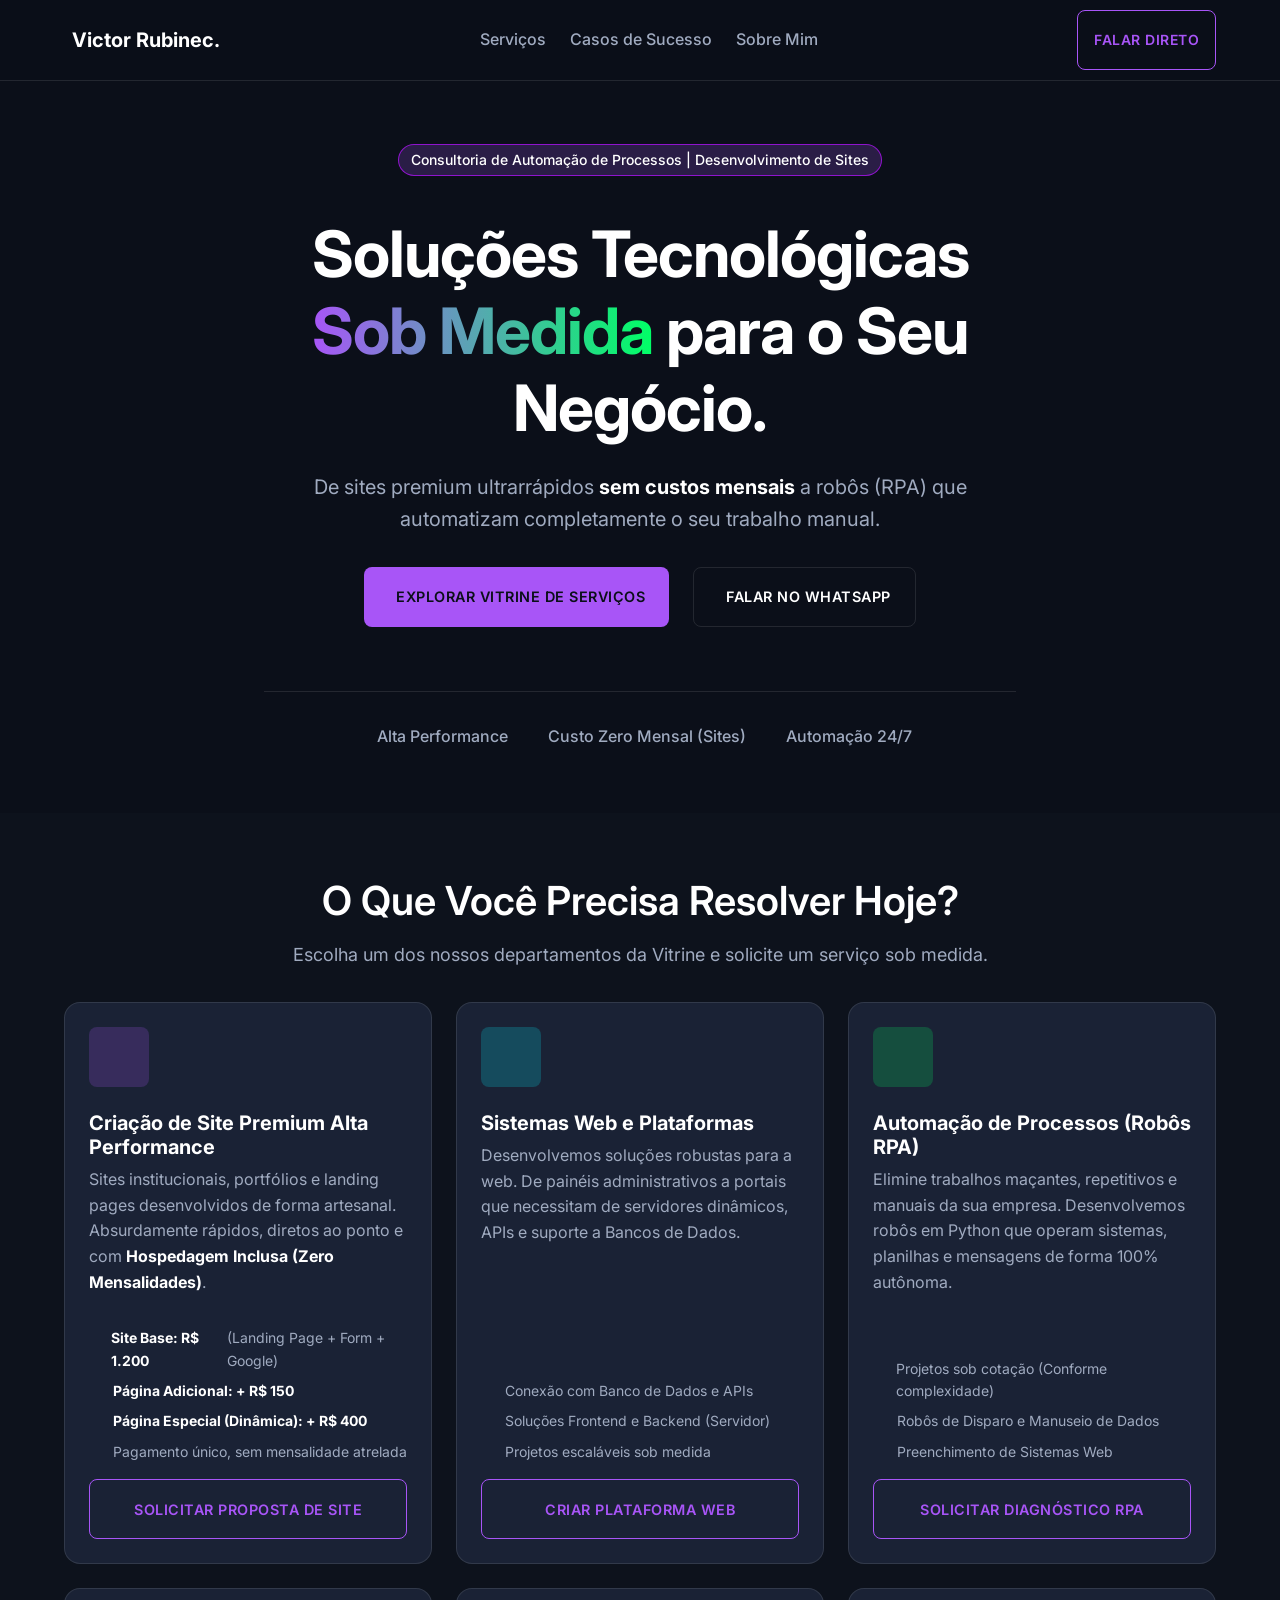
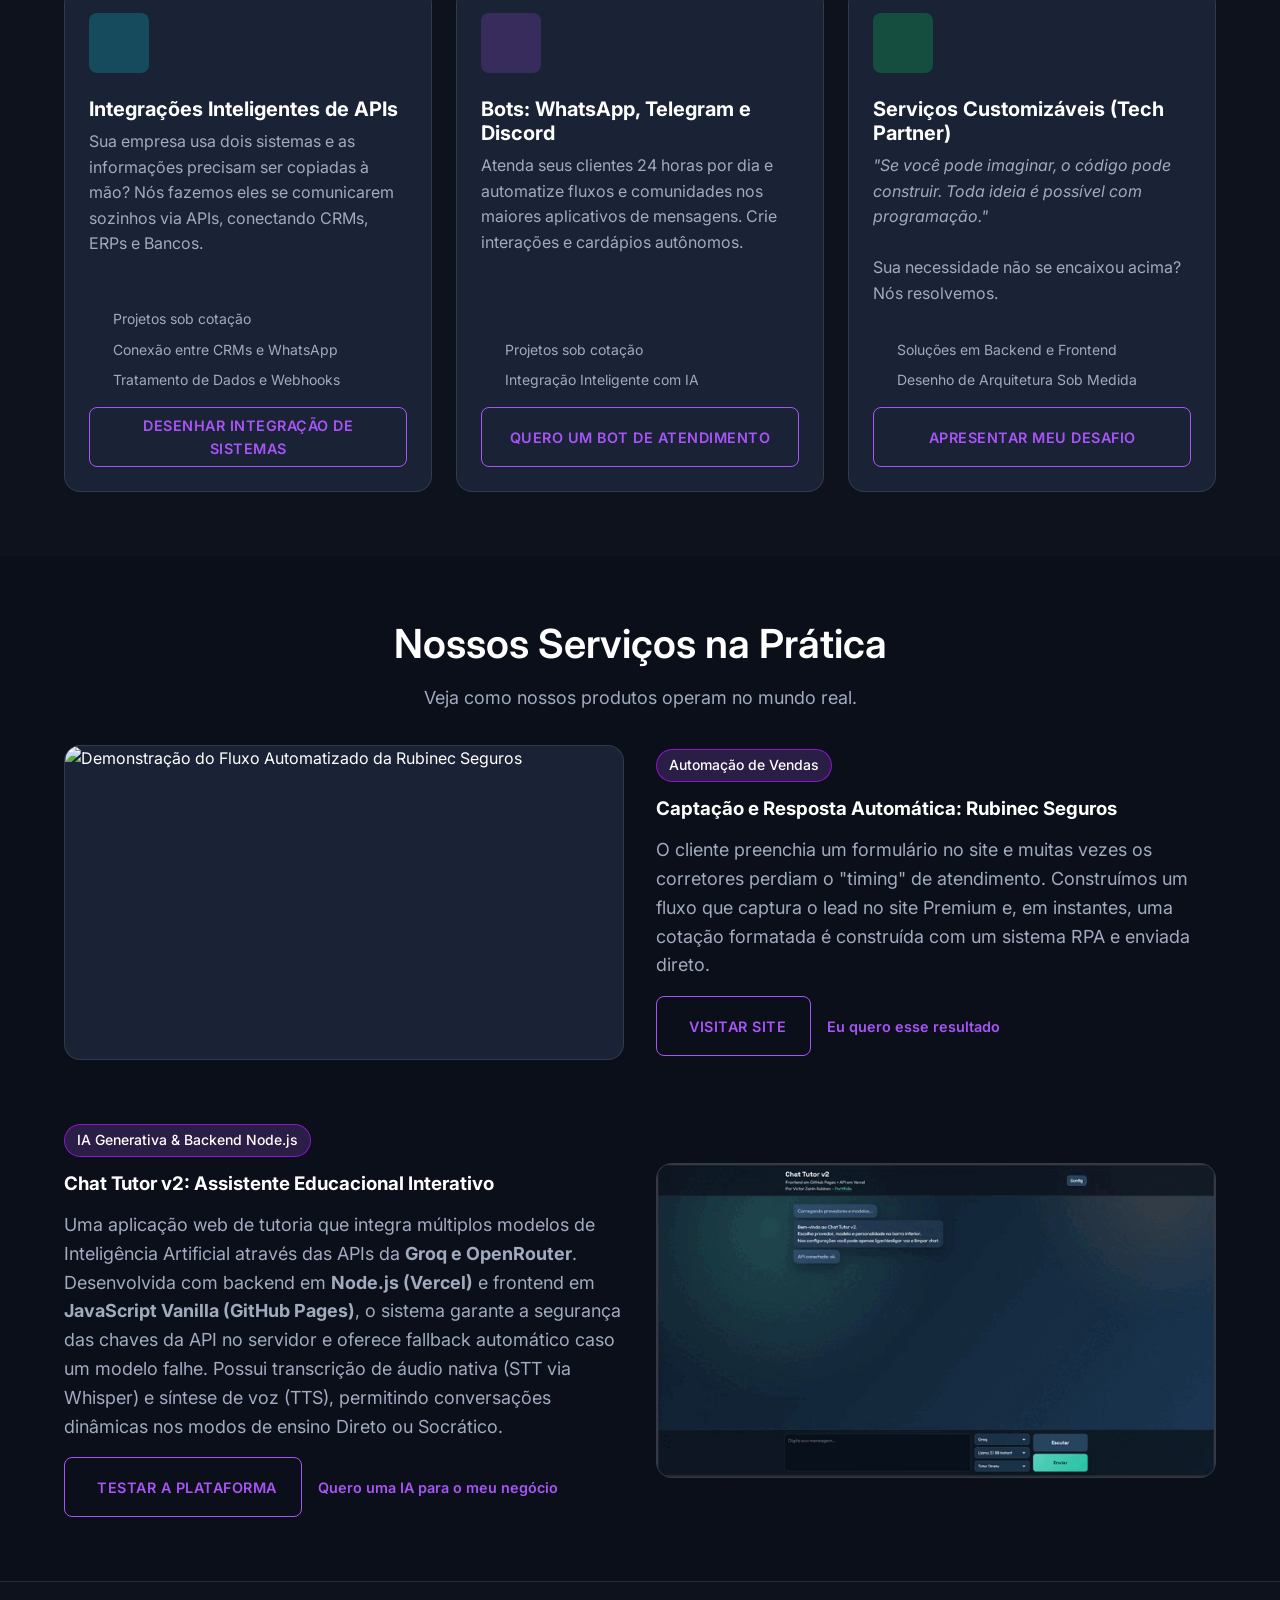
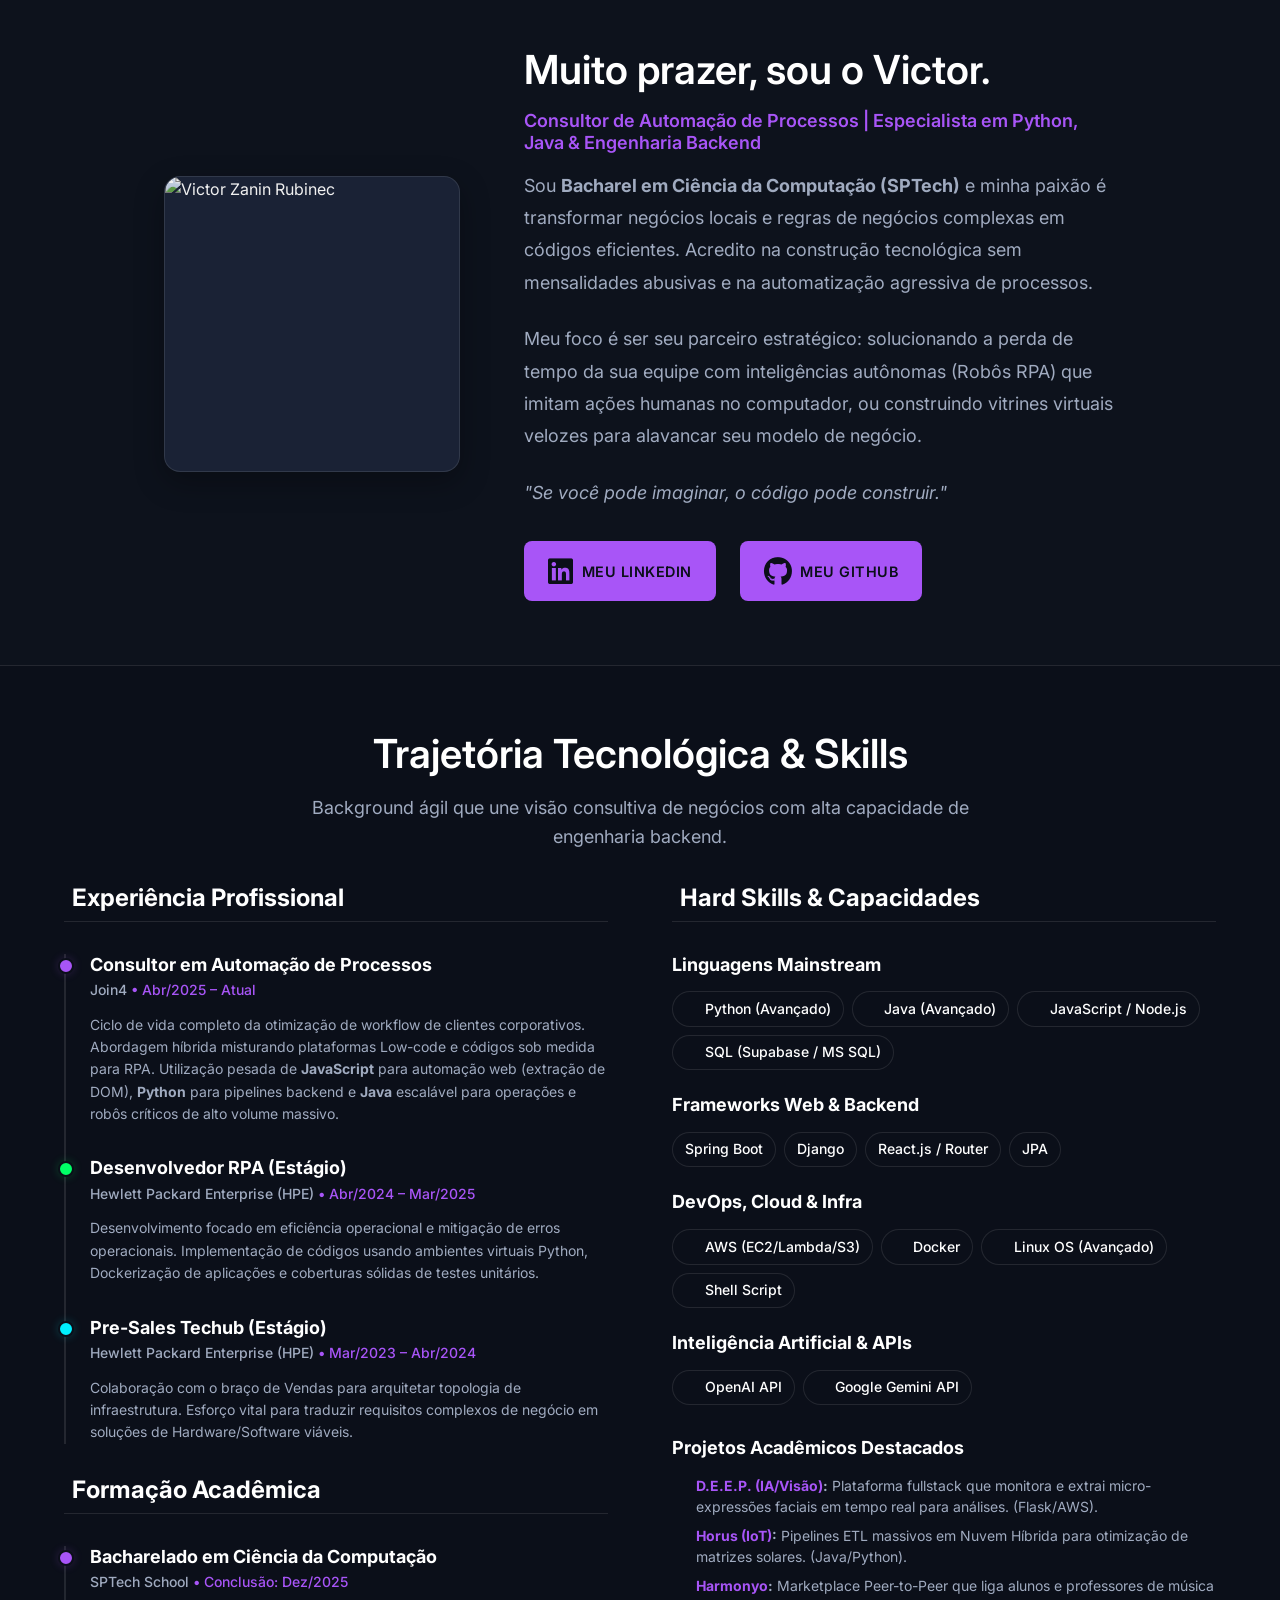
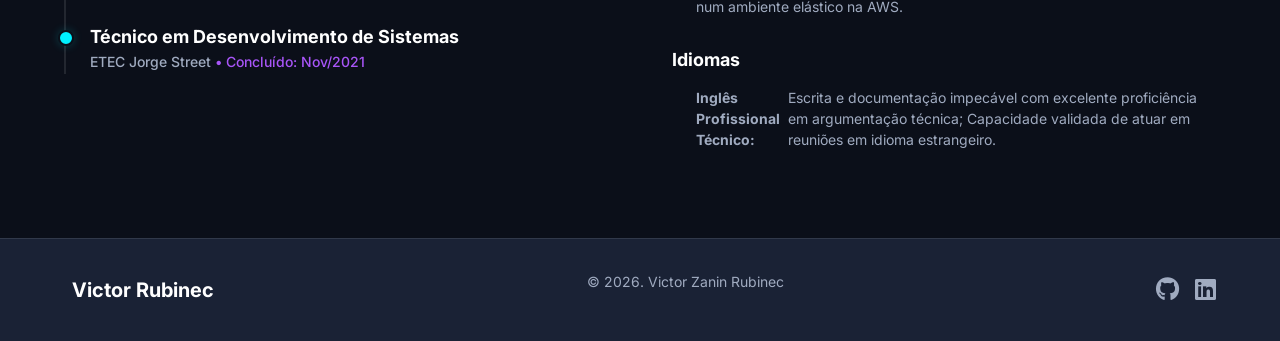
==== commit d8c33ede: "adicionando Chat-Tutor-v2 case" ====
--- a/index.html
+++ b/index.html
@@ -197,6 +197,21 @@
                     </div>
                 </div>
                 
+                <div class="case-item reverse">
+                    <div class="case-media">
+                        <img src="./assets/chat-tutor.gif" alt="Demonstração do Chat Tutor v2 com transcrição de áudio" class="case-gif">
+                    </div>
+                    <div class="case-info">
+                        <span class="badge">IA Generativa & Backend Node.js</span>
+                        <h3>Chat Tutor v2: Assistente Educacional Interativo</h3>
+                        <p>Uma aplicação web de tutoria que integra múltiplos modelos de Inteligência Artificial através das APIs da <strong>Groq e OpenRouter</strong>. Desenvolvida com backend em <strong>Node.js (Vercel)</strong> e frontend em <strong>JavaScript Vanilla (GitHub Pages)</strong>, o sistema garante a segurança das chaves da API no servidor e oferece fallback automático caso um modelo falhe. Possui transcrição de áudio nativa (STT via Whisper) e síntese de voz (TTS), permitindo conversações dinâmicas nos modos de ensino Direto ou Socrático.</p>
+                        <div class="case-actions" style="display: flex; gap: 1rem; align-items: center; flex-wrap: wrap;">
+                            <a href="https://victorrubinec.github.io/Chatbot-Tutor" target="_blank" rel="noopener" class="btn btn-primary-outline"><i data-lucide="external-link"></i> Testar a Plataforma</a>
+                            <button class="btn btn-text open-modal" data-modal="modal-custom">Quero uma IA para o meu negócio <i data-lucide="arrow-right"></i></button>
+                        </div>
+                    </div>
+                </div>
+
                 <!-- Case 2 -->
                 <!-- <div class="case-item reverse">
                     <div class="case-media">
--- a/css/variables.css
+++ b/css/variables.css
@@ -28,8 +28,8 @@
     --spacing-xs: 0.5rem;
     --spacing-sm: 1rem;
     --spacing-md: 1.5rem;
-    --spacing-lg: 4rem;
-    --spacing-xl: 8rem;
+    --spacing-lg: 2rem;
+    --spacing-xl: 4rem;
 
     /* Transições */
     --transition-fast: 0.2s ease;
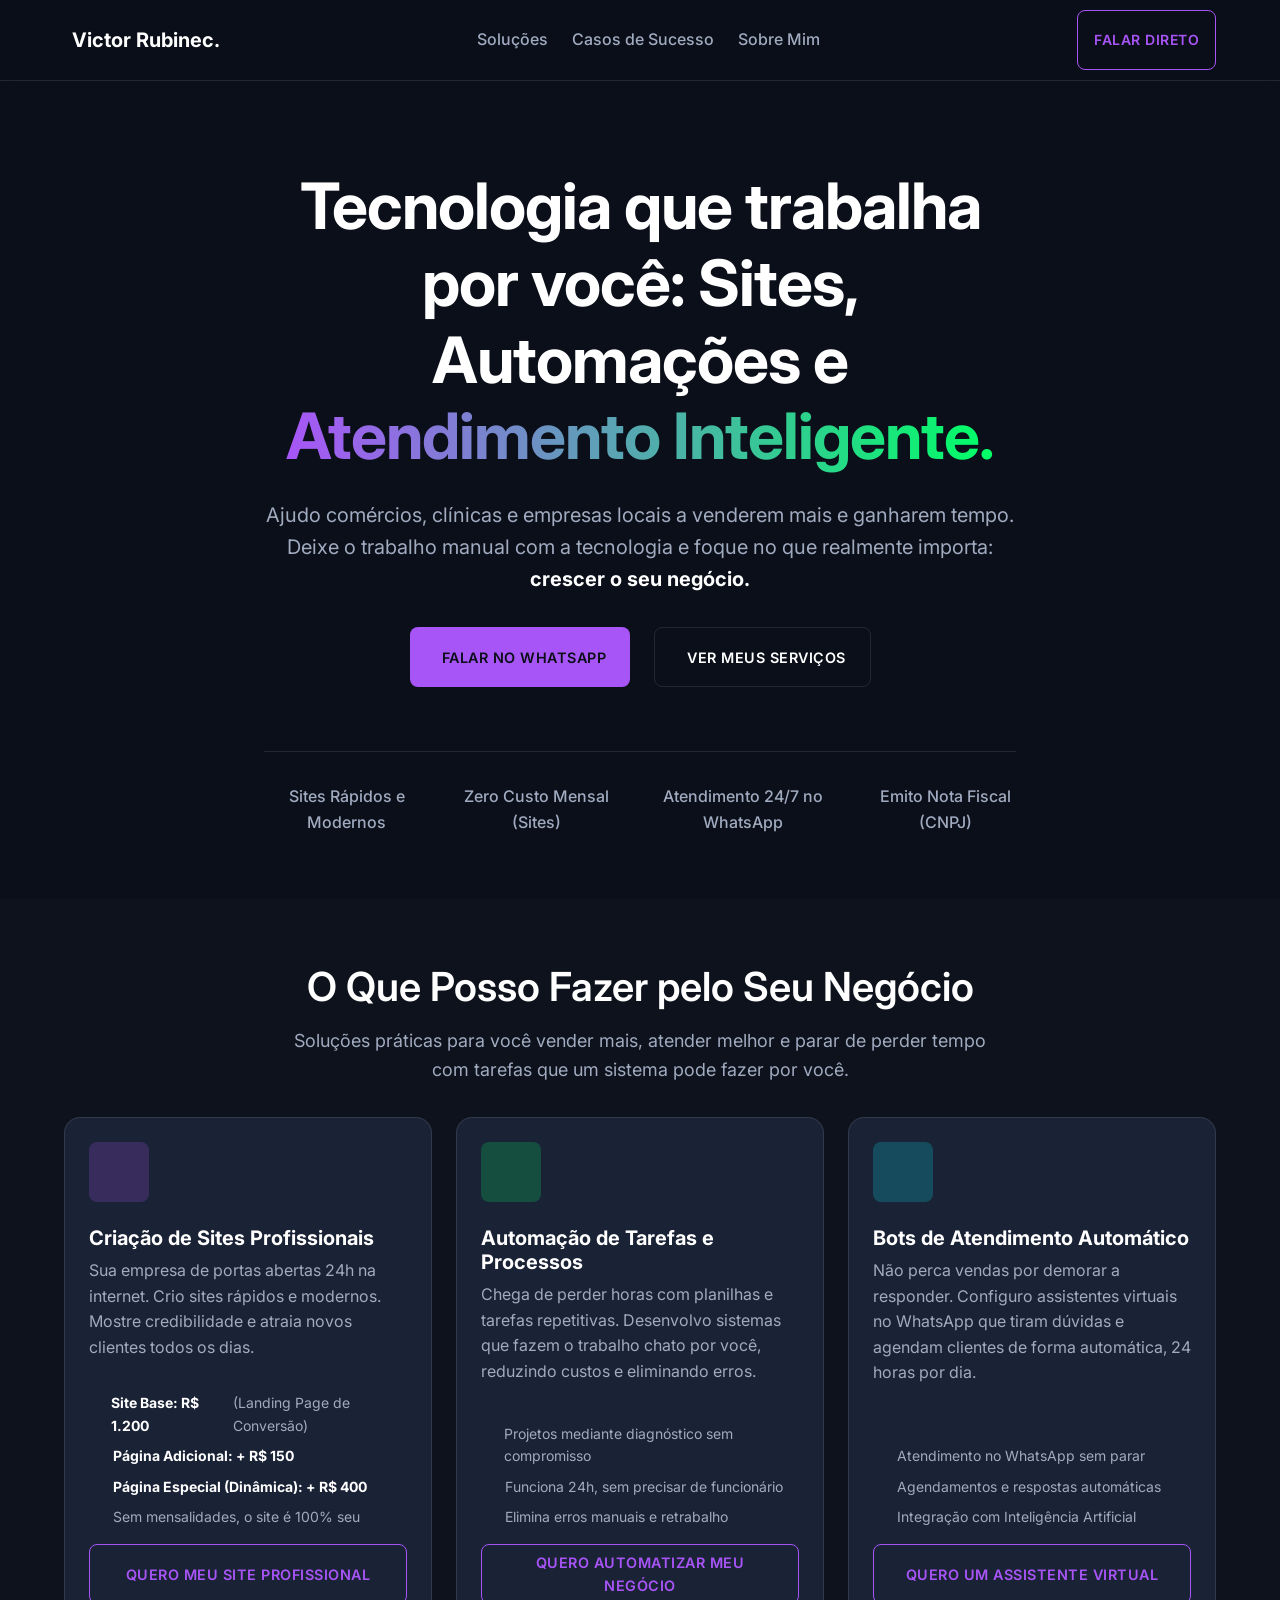
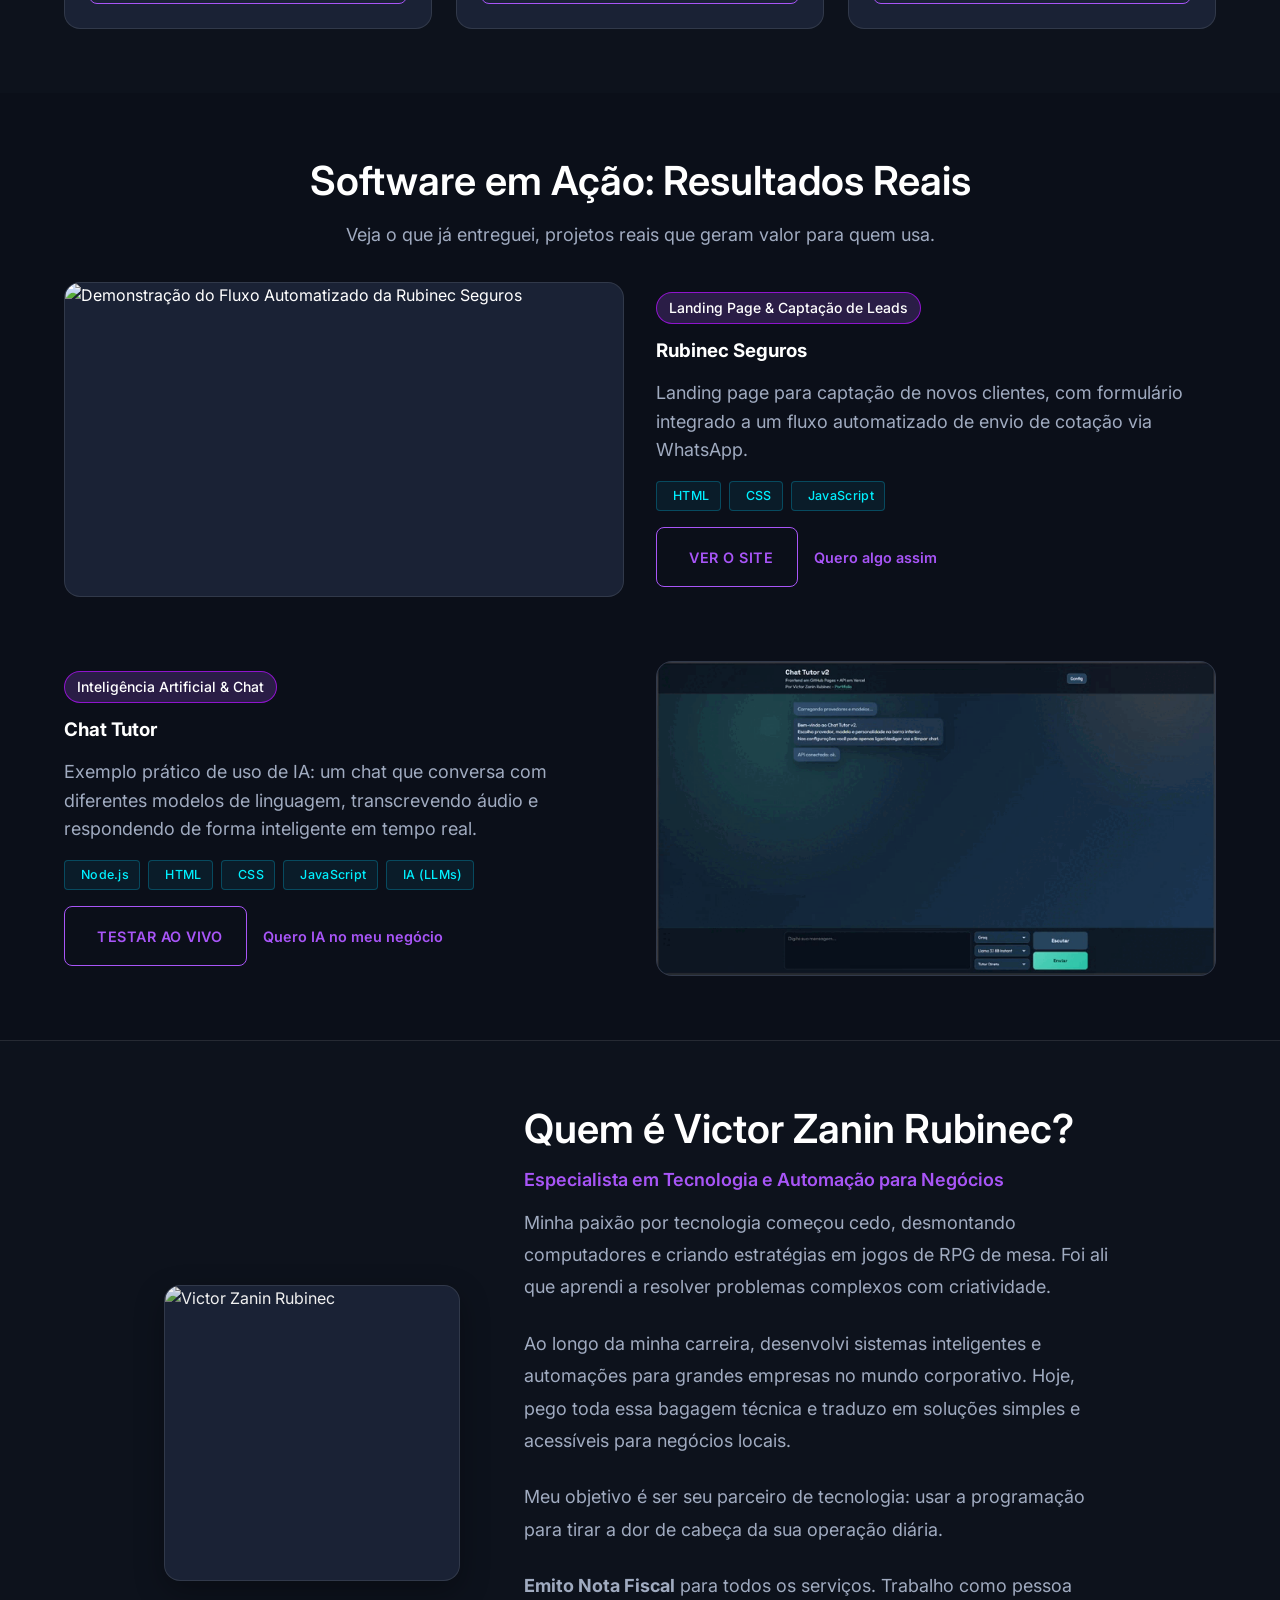
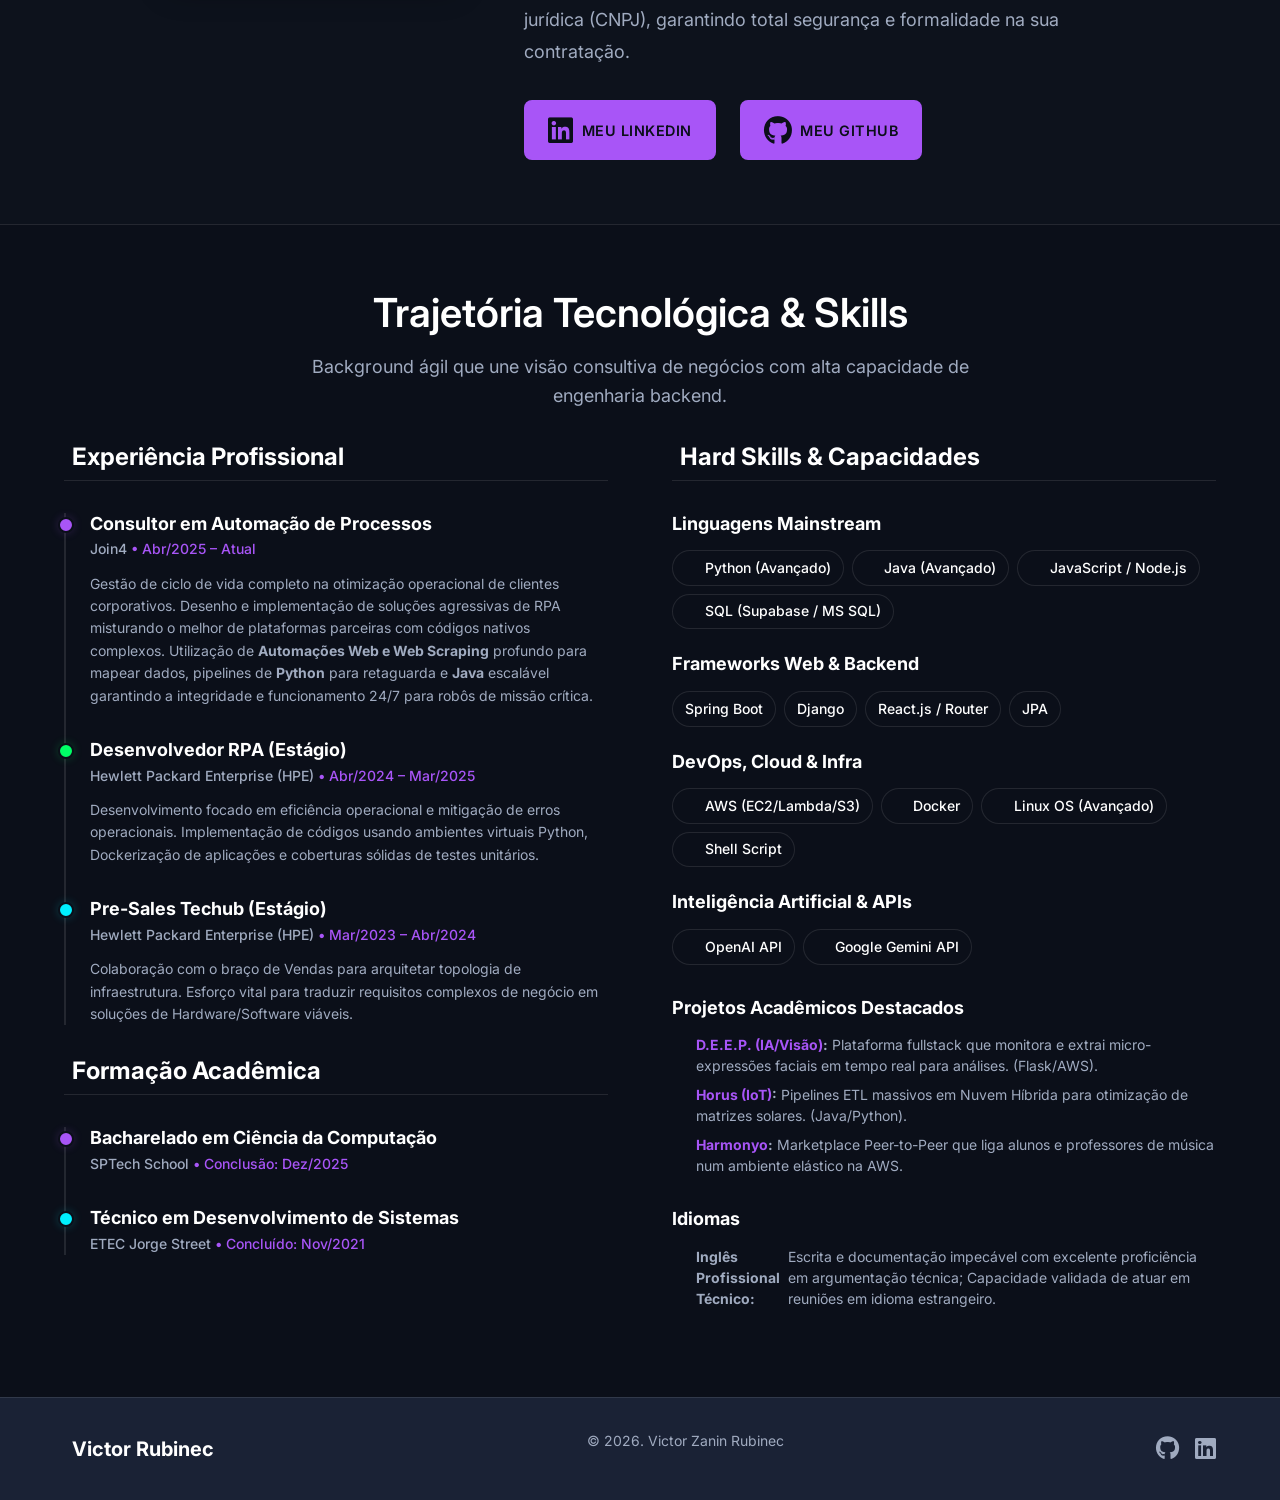
==== commit 32a44e44: "Refatoração do portfólio para foco em conversão B2B: ajuste de copy, redução de serviços e atualizaç" ====
--- a/index.html
+++ b/index.html
@@ -3,9 +3,9 @@
 <head>
     <meta charset="UTF-8">
     <meta name="viewport" content="width=device-width, initial-scale=1.0">
-    <title>Victor Rubinec | Vitrine de Serviços Tecnológicos</title>
+    <title>Victor Rubinec | Sites, Automações e Atendimento no WhatsApp para Pequenas Empresas</title>
     <!-- SEO e Meta -->
-    <meta name="description" content="Soluções Tecnológicas Sob Medida: Sites de Alta Performance sem mensalidade e Automação de Processos (RPA) para o seu negócio.">
+    <meta name="description" content="Ajudo comércios, clínicas e empresas locais a venderem mais e ganharem tempo com sites profissionais, automação de tarefas e bots de atendimento no WhatsApp.">
     
     <!-- Google Fonts: Inter -->
     <link rel="preconnect" href="https://fonts.googleapis.com">
@@ -23,6 +23,9 @@
     <link rel="stylesheet" href="./css/variables.css">
     <link rel="stylesheet" href="./css/style.css">
     <link rel="stylesheet" href="./css/components.css">
+
+    <!-- Favicon -->
+    <link rel="icon" type="image/svg+xml" href="./assets/favicon.svg">
 </head>
 <body>
 
@@ -34,7 +37,7 @@
                 <span>Victor Rubinec.</span>
             </div>
             <nav class="nav-links">
-                <a href="#vitrine">Serviços</a>
+                <a href="#solucoes">Soluções</a>
                 <a href="#cases">Casos de Sucesso</a>
                 <a href="#sobre">Sobre Mim</a>
             </nav>
@@ -45,128 +48,87 @@
     <!-- Hero Section -->
     <section id="hero" class="hero fade-in">
         <div class="container hero-content">
-            <span class="badge purple-text">Consultoria de Automação de Processos | Desenvolvimento de Sites</span>
-            <h1 class="hero-title">Soluções Tecnológicas <span class="highlight">Sob Medida</span> para o Seu Negócio.</h1>
-            <p class="hero-subtitle">De sites premium ultrarrápidos <strong>sem custos mensais</strong> a robôs (RPA) que automatizam completamente o seu trabalho manual.</p>
+            <h1 class="hero-title">Tecnologia que trabalha por você: Sites, Automações e <span class="highlight">Atendimento Inteligente.</span></h1>
+            <p class="hero-subtitle">Ajudo comércios, clínicas e empresas locais a venderem mais e ganharem tempo. Deixe o trabalho manual com a tecnologia e foque no que realmente importa: <strong>crescer o seu negócio.</strong></p>
             <div class="hero-actions">
-                <a href="#vitrine" class="btn btn-primary">
-                    <i data-lucide="layout-grid"></i> Explorar Vitrine de Serviços
+                <a href="https://wa.me/5511975958383" class="btn btn-primary" target="_blank" rel="noopener">
+                    <i data-lucide="message-circle"></i> Falar no WhatsApp
                 </a>
-                <a href="https://wa.me/5511975958383" class="btn btn-secondary" target="_blank" rel="noopener">
-                    <i data-lucide="message-circle"></i> Falar no WhatsApp
+                <a href="#solucoes" class="btn btn-secondary">
+                    <i data-lucide="layout-grid"></i> Ver Meus Serviços
                 </a>
             </div>
             <!-- Features (Diferenciais) -->
             <div class="hero-features">
                 <div class="feature-item">
-                    <i data-lucide="zap" class="feature-icon cyan-icon"></i> <span>Alta Performance</span>
+                    <i data-lucide="zap" class="feature-icon cyan-icon"></i> <span>Sites Rápidos e Modernos</span>
                 </div>
                 <div class="feature-item">
-                    <i data-lucide="badge-dollar-sign" class="feature-icon green-icon"></i> <span>Custo Zero Mensal (Sites)</span>
+                    <i data-lucide="badge-dollar-sign" class="feature-icon green-icon"></i> <span>Zero Custo Mensal (Sites)</span>
                 </div>
                 <div class="feature-item">
-                    <i data-lucide="bot" class="feature-icon purple-icon"></i> <span>Automação 24/7</span>
+                    <i data-lucide="bot" class="feature-icon purple-icon"></i> <span>Atendimento 24/7 no WhatsApp</span>
+                </div>
+                <div class="feature-item">
+                    <i data-lucide="file-check" class="feature-icon cyan-icon"></i> <span>Emito Nota Fiscal (CNPJ)</span>
                 </div>
             </div>
         </div>
     </section>
 
-    <!-- Vitrine de Serviços -->
-    <section id="vitrine" class="vitrine fade-in">
+    <!-- Solucoes -->
+    <section id="solucoes" class="vitrine fade-in">
         <div class="container">
             <div class="section-header">
-                <h2>O Que Você Precisa Resolver Hoje?</h2>
-                <p>Escolha um dos nossos departamentos da Vitrine e solicite um serviço sob medida.</p>
+                <h2>O Que Posso Fazer pelo Seu Negócio</h2>
+                <p>Soluções práticas para você vender mais, atender melhor e parar de perder tempo com tarefas que um sistema pode fazer por você.</p>
             </div>
 
             <div class="services-grid">
-                <!-- Card Serviço 1: Criação de Site -->
+                <!-- Card Serviço 1: Sites -->
                 <article class="service-card reveal-card">
                     <div class="card-icon purple-glow">
                         <i data-lucide="monitor-smartphone"></i>
                     </div>
-                    <h3>Criação de Site Premium Alta Performance</h3>
-                    <p>Sites institucionais, portfólios e landing pages desenvolvidos de forma artesanal. Absurdamente rápidos, diretos ao ponto e com <strong>Hospedagem Inclusa (Zero Mensalidades)</strong>.</p>
+                    <h3>Criação de Sites Profissionais</h3>
+                    <p>Sua empresa de portas abertas 24h na internet. Crio sites rápidos e modernos. Mostre credibilidade e atraia novos clientes todos os dias.</p>
                     <ul class="service-perks">
-                        <li><i data-lucide="check"></i> <strong>Site Base: R$ 1.200</strong> (Landing Page + Form + Google)</li>
+                        <li><i data-lucide="check"></i> <strong>Site Base: R$ 1.200</strong> (Landing Page de Conversão)</li>
                         <li><i data-lucide="check"></i> <strong>Página Adicional: + R$ 150</strong></li>
                         <li><i data-lucide="check"></i> <strong>Página Especial (Dinâmica): + R$ 400</strong></li>
-                        <li><i data-lucide="check"></i> Pagamento único, sem mensalidade atrelada</li>
+                        <li><i data-lucide="check"></i> Sem mensalidades, o site é 100% seu</li>
                     </ul>
-                    <button class="btn btn-primary-outline btn-full open-modal" data-modal="modal-sites">Solicitar Proposta de Site</button>
+                    <button class="btn btn-primary-outline btn-full open-modal" data-modal="modal-sites">Quero Meu Site Profissional</button>
                 </article>
 
-                <!-- Card Serviço 2: Sistemas Web Complexos -->
-                <article class="service-card reveal-card">
-                    <div class="card-icon cyan-glow">
-                        <i data-lucide="server"></i>
-                    </div>
-                    <h3>Sistemas Web e Plataformas</h3>
-                    <p>Desenvolvemos soluções robustas para a web. De painéis administrativos a portais que necessitam de servidores dinâmicos, APIs e suporte a Bancos de Dados.</p>
-                    <ul class="service-perks">
-                        <li><i data-lucide="check"></i> Conexão com Banco de Dados e APIs</li>
-                        <li><i data-lucide="check"></i> Soluções Frontend e Backend (Servidor)</li>
-                        <li><i data-lucide="check"></i> Projetos escaláveis sob medida</li>
-                    </ul>
-                    <button class="btn btn-primary-outline btn-full open-modal" data-modal="modal-sistemas">Criar Plataforma Web</button>
-                </article>
-
-                <!-- Card Serviço 3: Automação RPA -->
+                <!-- Card Serviço 2: Automações -->
                 <article class="service-card reveal-card">
                     <div class="card-icon green-glow">
                         <i data-lucide="cpu"></i>
                     </div>
-                    <h3>Automação de Processos (Robôs RPA)</h3>
-                    <p>Elimine trabalhos maçantes, repetitivos e manuais da sua empresa. Desenvolvemos robôs em Python que operam sistemas, planilhas e mensagens de forma 100% autônoma.</p>
+                    <h3>Automação de Tarefas e Processos</h3>
+                    <p>Chega de perder horas com planilhas e tarefas repetitivas. Desenvolvo sistemas que fazem o trabalho chato por você, reduzindo custos e eliminando erros.</p>
                     <ul class="service-perks">
-                        <li><i data-lucide="check"></i> Projetos sob cotação (Conforme complexidade)</li>
-                        <li><i data-lucide="check"></i> Robôs de Disparo e Manuseio de Dados</li>
-                        <li><i data-lucide="check"></i> Preenchimento de Sistemas Web</li>
+                        <li><i data-lucide="check"></i> Projetos mediante diagnóstico sem compromisso</li>
+                        <li><i data-lucide="check"></i> Funciona 24h, sem precisar de funcionário</li>
+                        <li><i data-lucide="check"></i> Elimina erros manuais e retrabalho</li>
                     </ul>
-                    <button class="btn btn-primary-outline btn-full open-modal" data-modal="modal-rpa">Solicitar Diagnóstico RPA</button>
+                    <button class="btn btn-primary-outline btn-full open-modal" data-modal="modal-rpa">Quero Automatizar Meu Negócio</button>
                 </article>
 
-                <!-- Card Serviço 3: Integrações API -->
+                <!-- Card Serviço 3: Bots -->
                 <article class="service-card reveal-card">
                     <div class="card-icon cyan-glow">
-                        <i data-lucide="network"></i>
-                    </div>
-                    <h3>Integrações Inteligentes de APIs</h3>
-                    <p>Sua empresa usa dois sistemas e as informações precisam ser copiadas à mão? Nós fazemos eles se comunicarem sozinhos via APIs, conectando CRMs, ERPs e Bancos.</p>
+                        <i data-lucide="bot"></i>
+                    </div>
+                    <h3>Bots de Atendimento Automático</h3>
+                    <p>Não perca vendas por demorar a responder. Configuro assistentes virtuais no WhatsApp que tiram dúvidas e agendam clientes de forma automática, 24 horas por dia.</p>
                     <ul class="service-perks">
-                        <li><i data-lucide="check"></i> Projetos sob cotação</li>
-                        <li><i data-lucide="check"></i> Conexão entre CRMs e WhatsApp</li>
-                        <li><i data-lucide="check"></i> Tratamento de Dados e Webhooks</li>
+                        <li><i data-lucide="check"></i> Atendimento no WhatsApp sem parar</li>
+                        <li><i data-lucide="check"></i> Agendamentos e respostas automáticas</li>
+                        <li><i data-lucide="check"></i> Integração com Inteligência Artificial</li>
                     </ul>
-                    <button class="btn btn-primary-outline btn-full open-modal" data-modal="modal-api">Desenhar Integração de Sistemas</button>
-                </article>
-
-                <!-- Card Serviço 4: Bots para Aplicativos -->
-                <article class="service-card reveal-card">
-                    <div class="card-icon purple-glow">
-                        <i data-lucide="bot"></i>
-                    </div>
-                    <h3>Bots: WhatsApp, Telegram e Discord</h3>
-                    <p>Atenda seus clientes 24 horas por dia e automatize fluxos e comunidades nos maiores aplicativos de mensagens. Crie interações e cardápios autônomos.</p>
-                    <ul class="service-perks">
-                        <li><i data-lucide="check"></i> Projetos sob cotação</li>
-                        <li><i data-lucide="check"></i> Integração Inteligente com IA</li>
-                    </ul>
-                    <button class="btn btn-primary-outline btn-full open-modal" data-modal="modal-bots">Quero um Bot de Atendimento</button>
-                </article>
-
-                <!-- Card Serviço 5: Projetos Customizáveis -->
-                <article class="service-card reveal-card">
-                    <div class="card-icon green-glow">
-                        <i data-lucide="code-2"></i>
-                    </div>
-                    <h3>Serviços Customizáveis (Tech Partner)</h3>
-                    <p><em>"Se você pode imaginar, o código pode construir. Toda ideia é possível com programação."</em><br><br>Sua necessidade não se encaixou acima? Nós resolvemos.</p>
-                    <ul class="service-perks">
-                        <li><i data-lucide="check"></i> Soluções em Backend e Frontend</li>
-                        <li><i data-lucide="check"></i> Desenho de Arquitetura Sob Medida</li>
-                    </ul>
-                    <button class="btn btn-primary-outline btn-full open-modal" data-modal="modal-custom">Apresentar Meu Desafio</button>
+                    <button class="btn btn-primary-outline btn-full open-modal" data-modal="modal-bots">Quero um Assistente Virtual</button>
                 </article>
             </div>
         </div>
@@ -176,8 +138,8 @@
     <section id="cases" class="cases fade-in">
         <div class="container">
             <div class="section-header">
-                <h2>Nossos Serviços na Prática</h2>
-                <p>Veja como nossos produtos operam no mundo real.</p>
+                <h2>Software em Ação: Resultados Reais</h2>
+                <p>Veja o que já entreguei, projetos reais que geram valor para quem usa.</p>
             </div>
 
             <div class="cases-list">
@@ -187,32 +149,44 @@
                         <img src="./assets/rubinec-seguros.gif" alt="Demonstração do Fluxo Automatizado da Rubinec Seguros" class="case-gif">
                     </div>
                     <div class="case-info">
-                        <span class="badge">Automação de Vendas</span>
-                        <h3>Captação e Resposta Automática: Rubinec Seguros</h3>
-                        <p>O cliente preenchia um formulário no site e muitas vezes os corretores perdiam o "timing" de atendimento. Construímos um fluxo que captura o lead no site Premium e, em instantes, uma cotação formatada é construída com um sistema RPA e enviada direto.</p>
-                        <div class="case-actions" style="display: flex; gap: 1rem; align-items: center; flex-wrap: wrap;">
-                            <a href="https://rubinecseguros.com.br/" target="_blank" rel="noopener" class="btn btn-primary-outline"><i data-lucide="external-link"></i> Visitar Site</a>
-                            <button class="btn btn-text open-modal" data-modal="modal-sites">Eu quero esse resultado <i data-lucide="arrow-right"></i></button>
-                        </div>
-                    </div>
-                </div>
-                
+                        <span class="badge">Landing Page & Captação de Leads</span>
+                        <h3>Rubinec Seguros</h3>
+                        <p>Landing page para captação de novos clientes, com formulário integrado a um fluxo automatizado de envio de cotação via WhatsApp.</p>
+                        <div class="case-stack">
+                            <span class="stack-badge"><i data-lucide="code"></i> HTML</span>
+                            <span class="stack-badge"><i data-lucide="palette"></i> CSS</span>
+                            <span class="stack-badge"><i data-lucide="file-json-2"></i> JavaScript</span>
+                        </div>
+                        <div class="case-actions" style="display: flex; gap: 1rem; align-items: center; flex-wrap: wrap; margin-top: 1rem;">
+                            <a href="https://rubinecseguros.com.br/" target="_blank" rel="noopener" class="btn btn-primary-outline"><i data-lucide="external-link"></i> Ver o Site</a>
+                            <button class="btn btn-text open-modal" data-modal="modal-sites">Quero algo assim <i data-lucide="arrow-right"></i></button>
+                        </div>
+                    </div>
+                </div>
+                
+                <!-- Case 2 -->
                 <div class="case-item reverse">
                     <div class="case-media">
                         <img src="./assets/chat-tutor.gif" alt="Demonstração do Chat Tutor v2 com transcrição de áudio" class="case-gif">
                     </div>
                     <div class="case-info">
-                        <span class="badge">IA Generativa & Backend Node.js</span>
-                        <h3>Chat Tutor v2: Assistente Educacional Interativo</h3>
-                        <p>Uma aplicação web de tutoria que integra múltiplos modelos de Inteligência Artificial através das APIs da <strong>Groq e OpenRouter</strong>. Desenvolvida com backend em <strong>Node.js (Vercel)</strong> e frontend em <strong>JavaScript Vanilla (GitHub Pages)</strong>, o sistema garante a segurança das chaves da API no servidor e oferece fallback automático caso um modelo falhe. Possui transcrição de áudio nativa (STT via Whisper) e síntese de voz (TTS), permitindo conversações dinâmicas nos modos de ensino Direto ou Socrático.</p>
-                        <div class="case-actions" style="display: flex; gap: 1rem; align-items: center; flex-wrap: wrap;">
-                            <a href="https://victorrubinec.github.io/Chatbot-Tutor" target="_blank" rel="noopener" class="btn btn-primary-outline"><i data-lucide="external-link"></i> Testar a Plataforma</a>
-                            <button class="btn btn-text open-modal" data-modal="modal-custom">Quero uma IA para o meu negócio <i data-lucide="arrow-right"></i></button>
-                        </div>
-                    </div>
-                </div>
-
-                <!-- Case 2 -->
+                        <span class="badge">Inteligência Artificial & Chat</span>
+                        <h3>Chat Tutor</h3>
+                        <p>Exemplo prático de uso de IA: um chat que conversa com diferentes modelos de linguagem, transcrevendo áudio e respondendo de forma inteligente em tempo real.</p>
+                        <div class="case-stack">
+                            <span class="stack-badge"><i data-lucide="server"></i> Node.js</span>
+                            <span class="stack-badge"><i data-lucide="code"></i> HTML</span>
+                            <span class="stack-badge"><i data-lucide="palette"></i> CSS</span>
+                            <span class="stack-badge"><i data-lucide="file-json-2"></i> JavaScript</span>
+                            <span class="stack-badge"><i data-lucide="brain-circuit"></i> IA (LLMs)</span>
+                        </div>
+                        <div class="case-actions" style="display: flex; gap: 1rem; align-items: center; flex-wrap: wrap; margin-top: 1rem;">
+                            <a href="https://victorrubinec.github.io/Chatbot-Tutor" target="_blank" rel="noopener" class="btn btn-primary-outline"><i data-lucide="external-link"></i> Testar ao Vivo</a>
+                            <button class="btn btn-text open-modal" data-modal="modal-custom">Quero IA no meu negócio <i data-lucide="arrow-right"></i></button>
+                        </div>
+                    </div>
+                </div>
+
                 <!-- <div class="case-item reverse">
                     <div class="case-media">
                         <div class="video-placeholder rpa-placeholder">
@@ -239,12 +213,12 @@
                     <img src="./assets/profile-picture-2.png" alt="Victor Zanin Rubinec" class="profile-img">
                 </div>
                 <div class="sobre-texto">
-                    <h2>Muito prazer, sou o Victor.</h2>
-                    <h3 class="sobre-cargo">Consultor de Automação de Processos | Especialista em Python, Java & Engenharia Backend</h3>
-                    <p>Sou <strong>Bacharel em Ciência da Computação (SPTech)</strong> e minha paixão é transformar negócios locais e regras de negócios complexas em códigos eficientes. Acredito na construção tecnológica sem mensalidades abusivas e na automatização agressiva de processos.</p>
-                    <p>Meu foco é ser seu parceiro estratégico: solucionando a perda de tempo da sua equipe com inteligências autônomas (Robôs RPA) que imitam ações humanas no computador, ou construindo vitrines virtuais velozes para alavancar seu modelo de negócio.</p>
-                    
-                    <p><em>"Se você pode imaginar, o código pode construir."</em></p>
+                    <h2>Quem é Victor Zanin Rubinec?</h2>
+                    <h3 class="sobre-cargo">Especialista em Tecnologia e Automação para Negócios</h3>
+                    <p>Minha paixão por tecnologia começou cedo, desmontando computadores e criando estratégias em jogos de RPG de mesa. Foi ali que aprendi a resolver problemas complexos com criatividade.</p>
+                    <p>Ao longo da minha carreira, desenvolvi sistemas inteligentes e automações para grandes empresas no mundo corporativo. Hoje, pego toda essa bagagem técnica e traduzo em soluções simples e acessíveis para negócios locais.</p>
+                    <p>Meu objetivo é ser seu parceiro de tecnologia: usar a programação para tirar a dor de cabeça da sua operação diária.</p>
+                    <p><i data-lucide="file-check" style="width:14px;height:14px;vertical-align:middle;"></i> <strong>Emito Nota Fiscal</strong> para todos os serviços. Trabalho como pessoa jurídica (CNPJ), garantindo total segurança e formalidade na sua contratação.</p>
                     
                     <div class="sobre-redes">
                         <a href="https://www.linkedin.com/in/victor-zanin-rubinec-8a69931a2" class="btn btn-primary" target="_blank" rel="noopener">
@@ -277,7 +251,7 @@
                             <div class="timeline-dot purple-glow"></div>
                             <h4>Consultor em Automação de Processos</h4>
                             <h5>Join4 <span>• Abr/2025 – Atual</span></h5>
-                            <p>Ciclo de vida completo da otimização de workflow de clientes corporativos. Abordagem híbrida misturando plataformas Low-code e códigos sob medida para RPA. Utilização pesada de <strong>JavaScript</strong> para automação web (extração de DOM), <strong>Python</strong> para pipelines backend e <strong>Java</strong> escalável para operações e robôs críticos de alto volume massivo.</p>
+                            <p>Gestão de ciclo de vida completo na otimização operacional de clientes corporativos. Desenho e implementação de soluções agressivas de RPA misturando o melhor de plataformas parceiras com códigos nativos complexos. Utilização de <strong>Automações Web e Web Scraping</strong> profundo para mapear dados, pipelines de <strong>Python</strong> para retaguarda e <strong>Java</strong> escalável garantindo a integridade e funcionamento 24/7 para robôs de missão crítica.</p>
                         </div>
                         <div class="timeline-item">
                             <div class="timeline-dot green-glow"></div>
@@ -393,11 +367,10 @@
             <button class="close-modal"><i data-lucide="x"></i></button>
             <div class="modal-header">
                 <i data-lucide="monitor-smartphone" class="purple-icon"></i>
-                <h2>Proposta de Site</h2>
-                <p>Sua vitrine online rápida e sem assinaturas.</p>
-            </div>
-            <!-- Substitua ACTION_KEY pela sua do formspree -->
-            <form action="https://formspree.io/f/xjgjklpo" method="POST" class="contact-form">
+                <h2>Quero Meu Site Profissional</h2>
+                <p>Preencha abaixo e entrarei em contato para conversarmos sobre o seu projeto.</p>
+            </div>
+            <form action="https://formspree.io/f/xbdqddkp" method="POST" class="contact-form">
                 <input type="hidden" name="Tipo_Servico" value="Sites">
                 
                 <div class="form-group">
@@ -425,8 +398,8 @@
                 </div>
                 
                 <div class="form-group">
-                    <label for="site-ideia">Como posso te ajudar com seu site novo?</label>
-                    <textarea id="site-ideia" name="sobre_o_projeto" rows="3" required placeholder="Ex: Quero um site para minha corretora focado em captar leads do google ads..."></textarea>
+                    <label for="site-ideia">Conte um pouco sobre o seu negócio e o que você espera do site:</label>
+                    <textarea id="site-ideia" name="sobre_o_projeto" rows="3" required placeholder="Ex: Tenho uma clínica e quero um site para que os clientes possam me encontrar no Google e agendar consultas..."></textarea>
                 </div>
                 
                 <button type="submit" class="btn btn-primary btn-full submit-btn">Enviar Pedido para Avaliação</button>
@@ -434,62 +407,17 @@
             </form>
         </div>
 
-        <!-- MODAL: Sistemas Web -->
-        <div id="modal-sistemas" class="modal-content">
-            <button class="close-modal"><i data-lucide="x"></i></button>
-            <div class="modal-header">
-                <i data-lucide="server" class="cyan-icon"></i>
-                <h2>Proposta de Sistema Web</h2>
-                <p>Estruture uma plataforma dinâmica e segura.</p>
-            </div>
-            <form action="https://formspree.io/f/maqanvlp" method="POST" class="contact-form">
-                <input type="hidden" name="Tipo_Servico" value="Sistemas_Web">
-                
-                <div class="form-group">
-                    <label for="sys-nome">Seu Nome / Empresa</label>
-                    <input type="text" id="sys-nome" name="nome" required placeholder="Digite aqui...">
-                </div>
-                
-                <div class="form-row">
-                    <div class="form-group">
-                        <label for="sys-email">Melhor E-mail</label>
-                        <input type="email" id="sys-email" name="email" required placeholder="email@empresa.com">
-                    </div>
-                    <div class="form-group">
-                        <label for="sys-whatsapp">WhatsApp (com DDD)</label>
-                        <input type="tel" id="sys-whatsapp" name="whatsapp" required placeholder="(11) 90000-0000">
-                    </div>
-                </div>
-                
-                <div class="form-group">
-                    <label for="sys-tipo">Que tipo de sistema web você precisa?</label>
-                    <select id="sys-tipo" name="tipo_de_sistema">
-                        <option value="Painel Administrativo Interno">Painel Administrativo Interno (Estilo ERP/CRM)</option>
-                        <option value="Portal para Clientes SaaS">Portal para Clientes / Software SaaS</option>
-                        <option value="Plataforma de Relatorios">Plataforma de Relatórios e Dashboards (Analytics)</option>
-                        <option value="Ferramenta Personalizada">Ferramenta Web Totalmente Customizada</option>
-                        <option value="Ainda Nao Sei">Outro modelo / Ainda não sei definir</option>
-                    </select>
-                </div>
-                
-                <div class="form-group">
-                    <label for="sys-ideia">Qual o objetivo do sistema e quais dados vai gerenciar?</label>
-                    <textarea id="sys-ideia" name="sobre_o_projeto" rows="3" required placeholder="Ex: Preciso de um portal onde o cliente faça login para acessar os relatórios do banco de dados..."></textarea>
-                </div>
-                
-                <button type="submit" class="btn btn-primary btn-full submit-btn">Avaliar Arquitetura Web</button>
-            </form>
-        </div>
+
 
         <!-- MODAL: RPA -->
         <div id="modal-rpa" class="modal-content">
             <button class="close-modal"><i data-lucide="x"></i></button>
             <div class="modal-header">
                 <i data-lucide="cpu" class="green-icon"></i>
-                <h2>Diagnóstico para Robôs RPA</h2>
-                <p>Descubra como delegar sistemas chatos para nossas automações.</p>
-            </div>
-            <form action="https://formspree.io/f/xlgadzoa" method="POST" class="contact-form">
+                <h2>Quero Automatizar Meu Negócio</h2>
+                <p>Me conte qual tarefa repetitiva toma o seu tempo e eu te mostro como resolver.</p>
+            </div>
+            <form action="https://formspree.io/f/xbdqddkp" method="POST" class="contact-form">
                 <input type="hidden" name="Tipo_Servico" value="Automação_RPA">
                 
                 <div class="form-group">
@@ -509,64 +437,34 @@
                 </div>
                 
                 <div class="form-group">
-                    <label for="rpa-tempo">Quanto tempo esse trabalho rouba da sua equipe (por semana)?</label>
+                    <label for="rpa-tempo">Quanto tempo essa tarefa toma por semana?</label>
                     <select id="rpa-tempo" name="horas_perdidas_semana">
                         <option value="Menos de 5h">Menos de 5h por semana</option>
-                        <option value="Entre 5h e 15h">Entre 5h e 15h por semana</option>
-                        <option value="Mais de 20h">O dia inteiro (Mais de 20h por semana)</option>
+                        <option value="Entre 5h e 15h">Entre 5h e 15h (algumas horas por dia)</option>
+                        <option value="Mais de 20h">Mais de 20h (o dia todo praticamente)</option>
                     </select>
                 </div>
                 
                 <div class="form-group">
-                    <label for="rpa-dor">Descreva o processo repetitivo ou a rotina:</label>
-                    <textarea id="rpa-dor" name="sobre_o_projeto" rows="3" required placeholder="Ex: Baixar o relatório X, colocar no excel Y, e enviar mensagem pros clientes..."></textarea>
+                    <label for="rpa-dor">Descreva a tarefa que quer automatizar:</label>
+                    <textarea id="rpa-dor" name="sobre_o_projeto" rows="3" required placeholder="Ex: Todo dia preciso copiar dados de um aplicativo para uma planilha e mandar mensagem para os clientes..."></textarea>
                 </div>
                 
                 <button type="submit" class="btn btn-primary btn-full submit-btn">Enviar Diagnóstico para Análise</button>
             </form>
         </div>
 
-        <!-- MODAL: Integração API -->
-        <div id="modal-api" class="modal-content">
-            <button class="close-modal"><i data-lucide="x"></i></button>
-            <div class="modal-header">
-                <i data-lucide="network" class="cyan-icon"></i>
-                <h2>Projeto de Integração e API</h2>
-                <p>Faça seus sistemas conversarem.</p>
-            </div>
-            <form action="https://formspree.io/f/xyklzobo" method="POST" class="contact-form">
-                <input type="hidden" name="Tipo_Servico" value="Integracao_API">
-                
-                <div class="form-group">
-                    <label for="api-nome">Seu Nome / Empresa</label>
-                    <input type="text" id="api-nome" name="nome" required placeholder="Digite aqui...">
-                </div>
-                
-                <div class="form-row">
-                    <div class="form-group">
-                        <label for="api-email">E-mail</label>
-                        <input type="email" id="api-email" name="email" required placeholder="email@empresa.com">
-                    </div>
-                </div>
-                
-                <div class="form-group">
-                    <label for="api-dor">Quais sistemas você quer integrar?</label>
-                    <textarea id="api-dor" name="quais_sistemas" rows="3" required placeholder="Ex: Quero que o formulário do meu site envie os dados pro Pipedrive, e se o cliente fechar, mande um WhatsApp pelo chatpro..."></textarea>
-                </div>
-                
-                <button type="submit" class="btn btn-primary btn-full submit-btn">Analisar Viabilidade Técnica</button>
-            </form>
-        </div>
+
 
         <!-- MODAL: Bots -->
         <div id="modal-bots" class="modal-content">
             <button class="close-modal"><i data-lucide="x"></i></button>
             <div class="modal-header">
                 <i data-lucide="bot" class="purple-icon"></i>
-                <h2>Bot de Atendimento (Mensageria)</h2>
-                <p>Automatize o atendimento e os grupos da sua empresa.</p>
-            </div>
-            <form action="https://formspree.io/f/xzdyzokw" method="POST" class="contact-form">
+                <h2>Quero um Assistente Virtual no WhatsApp</h2>
+                <p>Me conte como funciona seu atendimento hoje e como posso te ajudar a não perder nenhuma venda.</p>
+            </div>
+            <form action="https://formspree.io/f/xbdqddkp" method="POST" class="contact-form">
                 <input type="hidden" name="Tipo_Servico" value="Bots_Mensageria">
                 
                 <div class="form-group">
@@ -586,59 +484,25 @@
                 </div>
                 
                 <div class="form-group">
-                    <label for="bots-plataforma">Qual aplicativo você foca hoje?</label>
+                    <label for="bots-plataforma">Onde seus clientes te chamam hoje?</label>
                     <select id="bots-plataforma" name="plataforma_bot">
-                        <option value="WhatsApp">Principalmente WhatsApp</option>
-                        <option value="Telegram">Principalmente Telegram</option>
-                        <option value="Discord">Discord (Comunidades/Grupos)</option>
-                        <option value="Multiplus">Mais de um / Outros</option>
+                        <option value="WhatsApp">WhatsApp (principal)</option>
+                        <option value="Telegram">Telegram</option>
+                        <option value="Discord">Discord</option>
+                        <option value="Multiplus">Mais de um aplicativo</option>
                     </select>
                 </div>
                 
                 <div class="form-group">
-                    <label for="bots-dor">O que esse bot precisa fazer?</label>
-                    <textarea id="bots-dor" name="sobre_o_projeto" rows="3" required placeholder="Ex: Preciso que o cliente peça o cardápio e o bot mande o PDF no WhatsApp..."></textarea>
+                    <label for="bots-dor">O que você quer que o assistente faça?</label>
+                    <textarea id="bots-dor" name="sobre_o_projeto" rows="3" required placeholder="Ex: Quero que o bot responda perguntas sobre preços, mande o cardápio e avise quando fechamos..."></textarea>
                 </div>
                 
                 <button type="submit" class="btn btn-primary btn-full submit-btn">Receber Orçamento</button>
             </form>
         </div>
 
-        <!-- MODAL: Custom -->
-        <div id="modal-custom" class="modal-content">
-            <button class="close-modal"><i data-lucide="x"></i></button>
-            <div class="modal-header">
-                <i data-lucide="code-2" class="green-icon"></i>
-                <h2>Projeto Exclusivo (Tech Partner)</h2>
-                <p>Toda ideia é possível. Me conte qual o seu desafio.</p>
-            </div>
-            <form action="https://formspree.io/f/xpqkwbka" method="POST" class="contact-form">
-                <input type="hidden" name="Tipo_Servico" value="Projeto_Customizavel">
-                
-                <div class="form-group">
-                    <label for="custom-nome">Seu Nome / Empresa</label>
-                    <input type="text" id="custom-nome" name="nome" required placeholder="Digite aqui...">
-                </div>
-                
-                <div class="form-row">
-                    <div class="form-group">
-                        <label for="custom-email">E-mail</label>
-                        <input type="email" id="custom-email" name="email" required placeholder="email@empresa.com">
-                    </div>
-                    <div class="form-group">
-                        <label for="custom-whatsapp">WhatsApp (com DDD)</label>
-                        <input type="tel" id="custom-whatsapp" name="whatsapp" required placeholder="(11) 90000-0000">
-                    </div>
-                </div>
-                
-                <div class="form-group">
-                    <label for="custom-dor">Descreva sua ideia e onde quer chegar:</label>
-                    <textarea id="custom-dor" name="sobre_o_projeto" rows="4" required placeholder="Fique à vontade para escrever detalhadamente a sua visão e a lógica do seu projeto..."></textarea>
-                </div>
-                
-                <button type="submit" class="btn btn-primary btn-full submit-btn">Enviar Requisição de Projeto</button>
-            </form>
-        </div>
+
 
     </div>
 
--- a/css/components.css
+++ b/css/components.css
@@ -110,6 +110,34 @@
     font-weight: 500;
     margin-bottom: var(--spacing-sm);
 }
+
+/* --- Stack Badges (Cases) --- */
+.case-stack {
+    display: flex;
+    flex-wrap: wrap;
+    gap: 0.5rem;
+    margin-top: 1rem;
+}
+
+.stack-badge {
+    display: inline-flex;
+    align-items: center;
+    gap: 0.35rem;
+    padding: 0.25rem 0.65rem;
+    background-color: rgba(0, 212, 255, 0.07);
+    border: 1px solid rgba(0, 212, 255, 0.25);
+    border-radius: var(--radius-sm);
+    font-size: 0.78rem;
+    font-weight: 500;
+    color: var(--secondary-cyan);
+    letter-spacing: 0.3px;
+}
+
+.stack-badge svg {
+    width: 13px;
+    height: 13px;
+}
+
 
 /* --- Cards da Vitrine --- */
 .service-card {
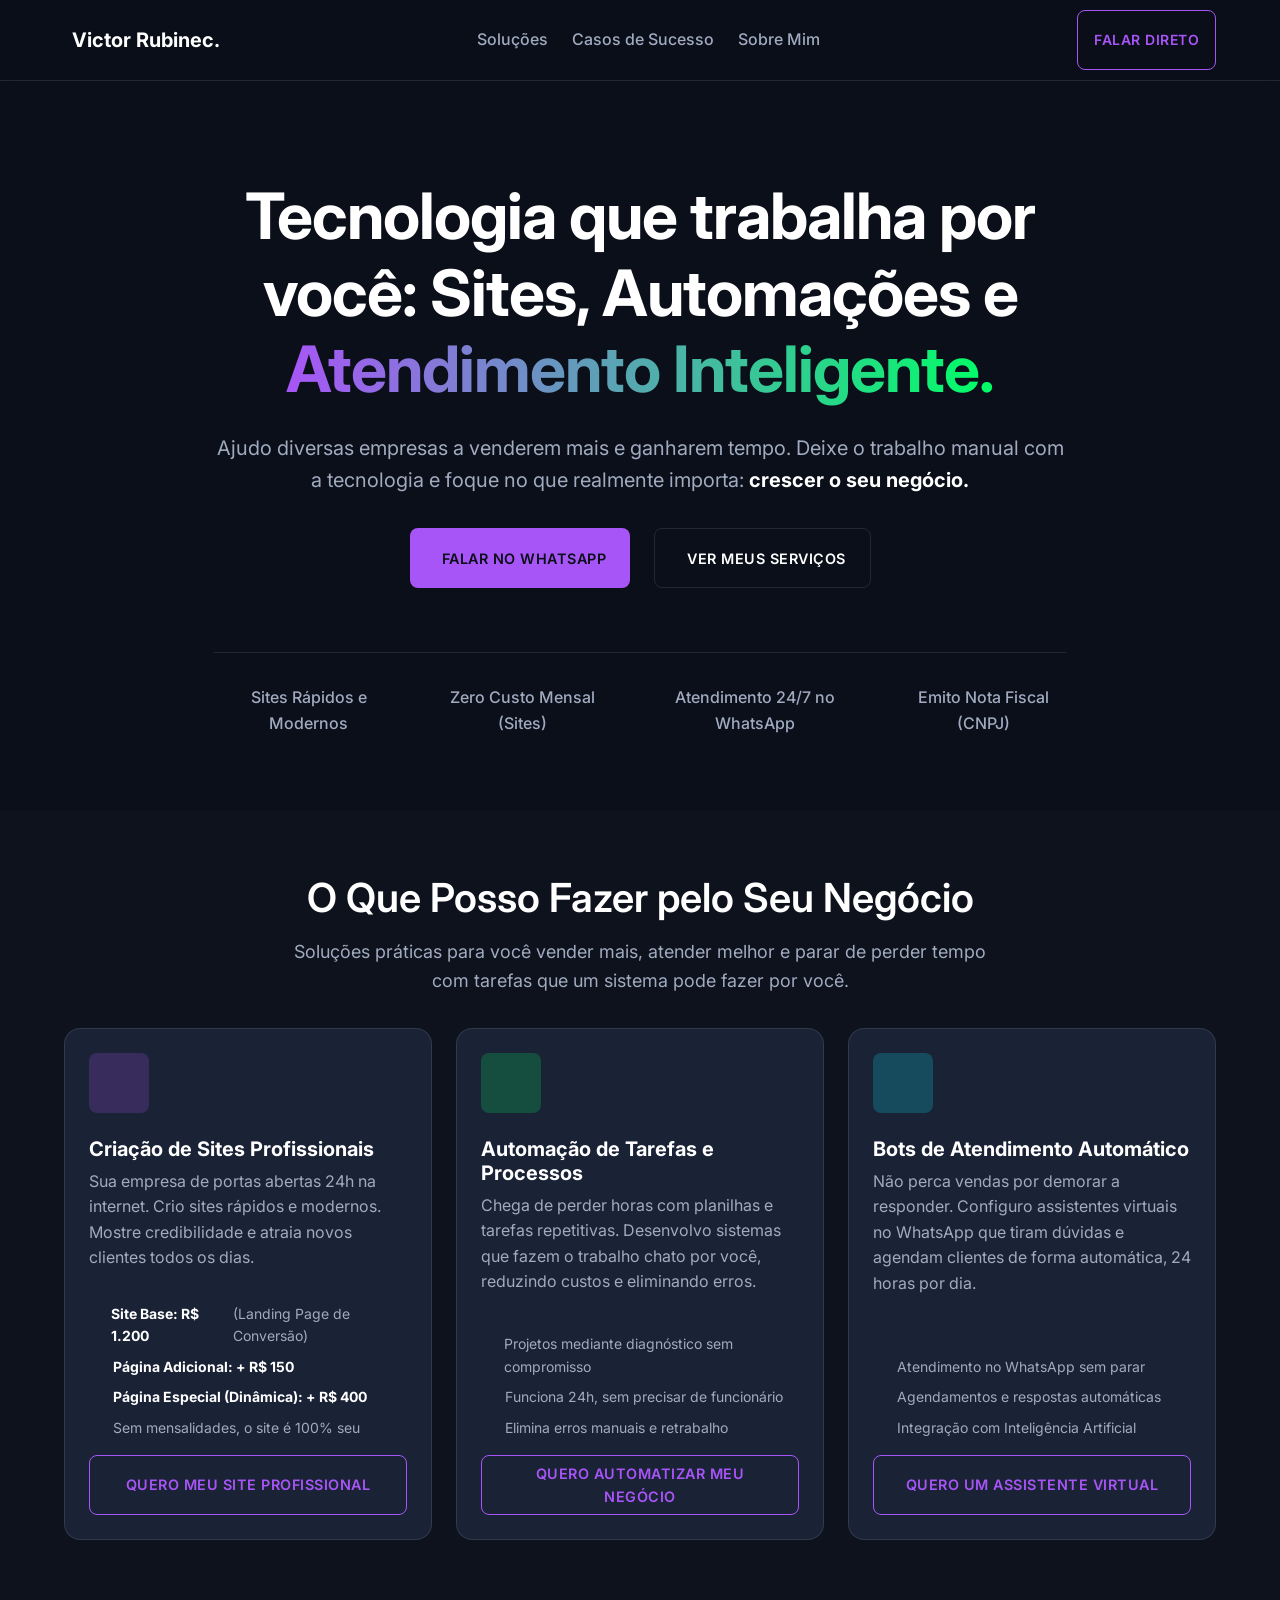
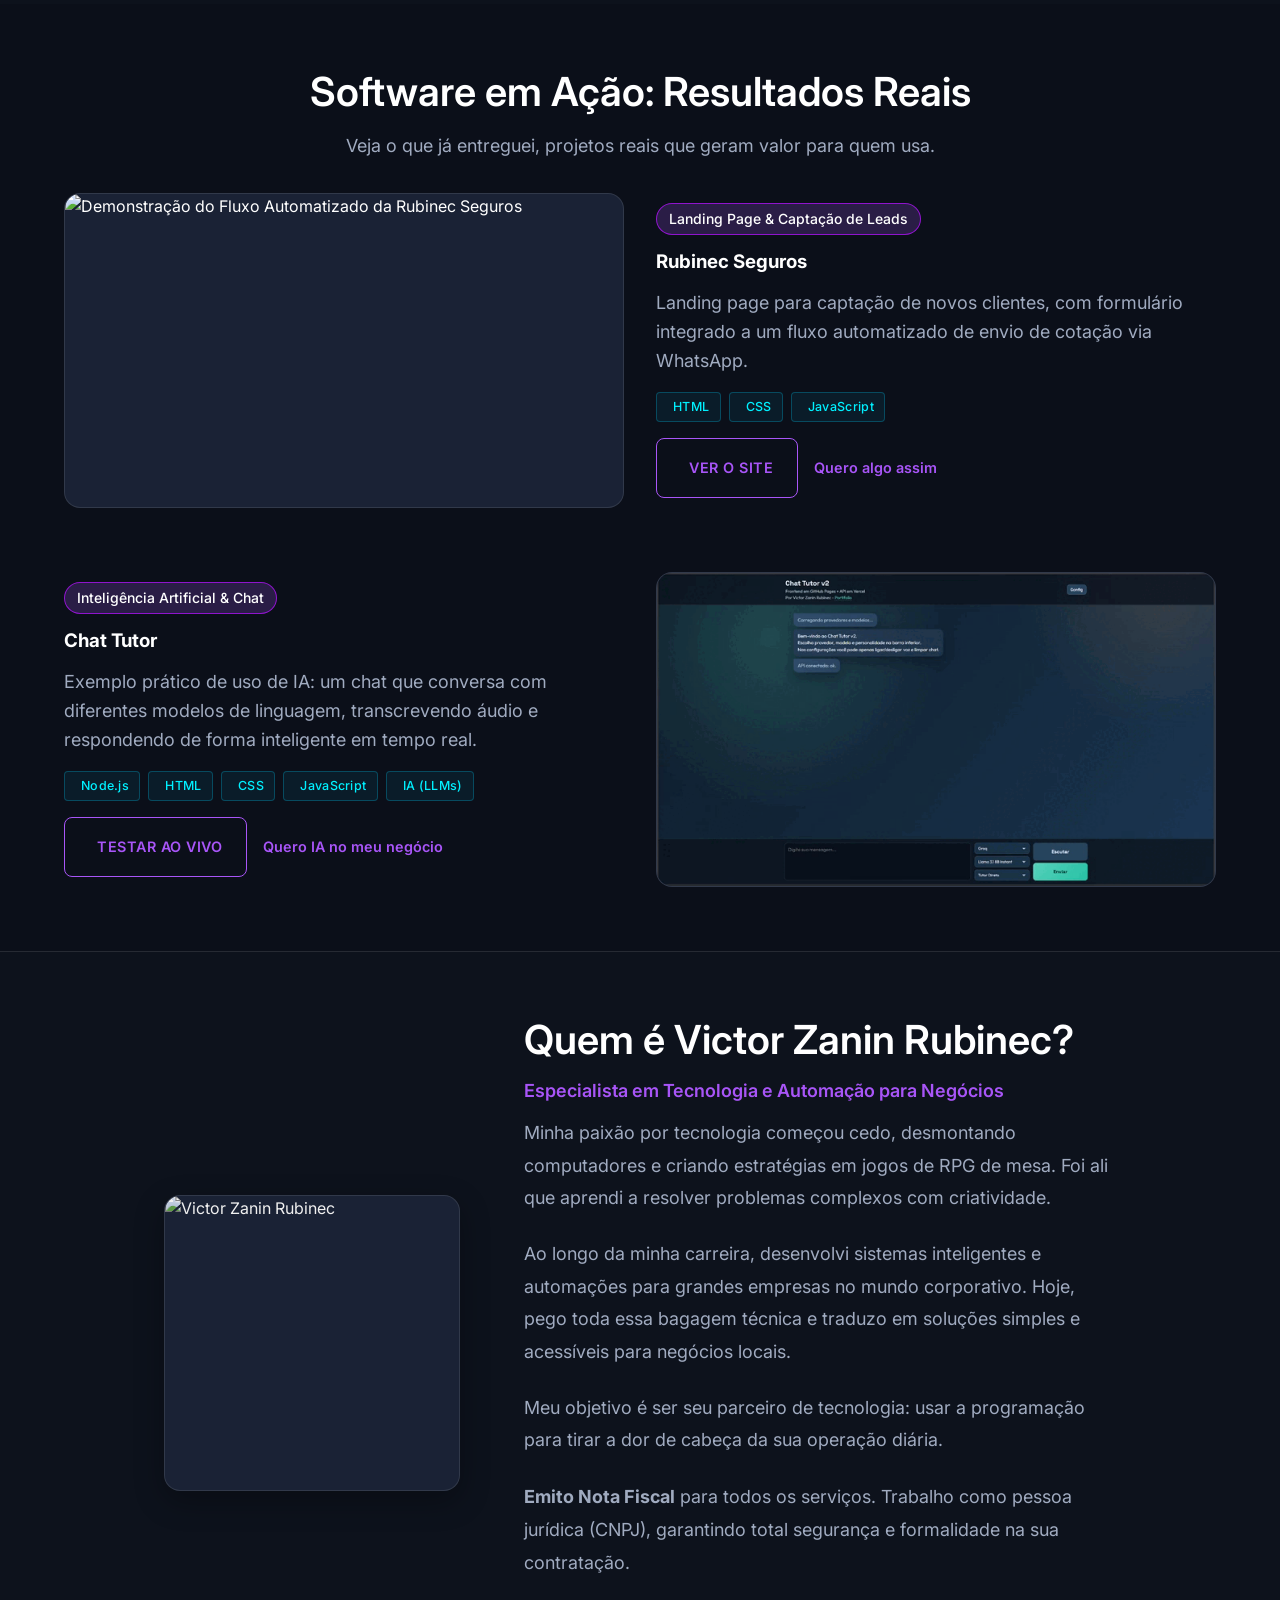
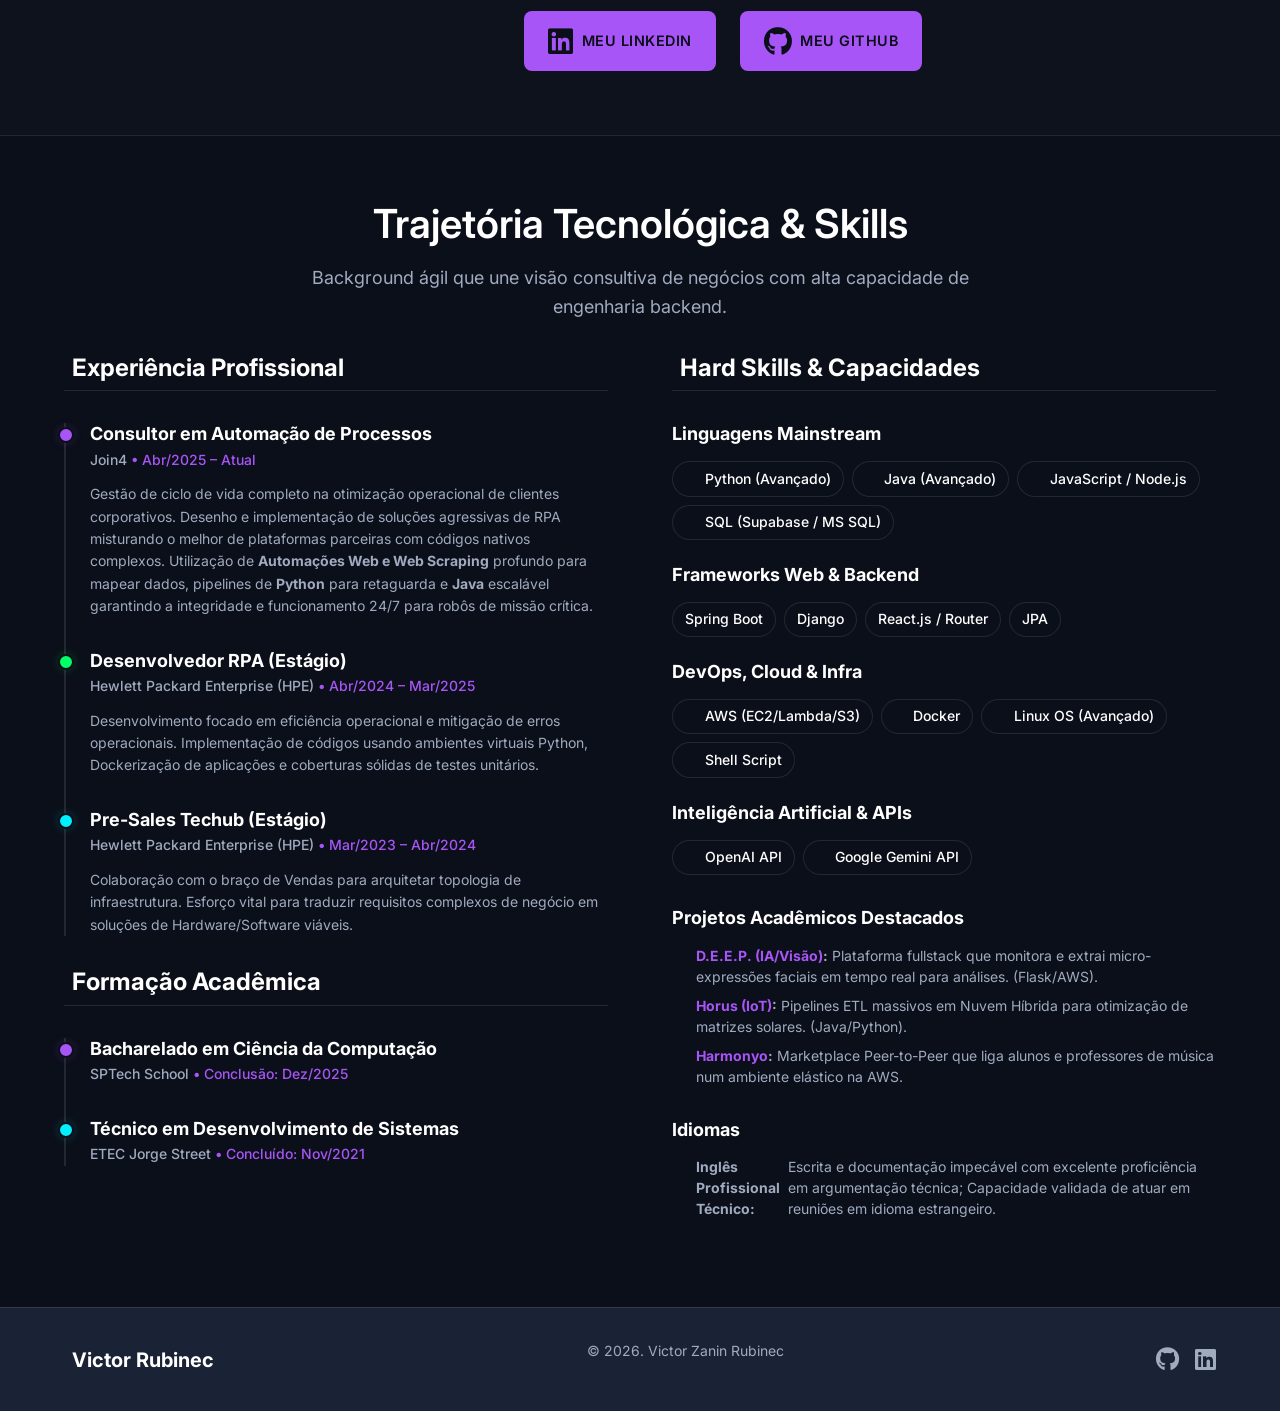
==== commit e64ea690: "refactor: arumando width do titulo" ====
--- a/index.html
+++ b/index.html
@@ -49,7 +49,7 @@
     <section id="hero" class="hero fade-in">
         <div class="container hero-content">
             <h1 class="hero-title">Tecnologia que trabalha por você: Sites, Automações e <span class="highlight">Atendimento Inteligente.</span></h1>
-            <p class="hero-subtitle">Ajudo comércios, clínicas e empresas locais a venderem mais e ganharem tempo. Deixe o trabalho manual com a tecnologia e foque no que realmente importa: <strong>crescer o seu negócio.</strong></p>
+            <p class="hero-subtitle">Ajudo diversas empresas a venderem mais e ganharem tempo. Deixe o trabalho manual com a tecnologia e foque no que realmente importa: <strong>crescer o seu negócio.</strong></p>
             <div class="hero-actions">
                 <a href="https://wa.me/5511975958383" class="btn btn-primary" target="_blank" rel="noopener">
                     <i data-lucide="message-circle"></i> Falar no WhatsApp
--- a/css/style.css
+++ b/css/style.css
@@ -101,7 +101,7 @@
 
 .hero-content {
     text-align: center;
-    max-width: 800px;
+    max-width: 900px;
 }
 
 .hero-title {
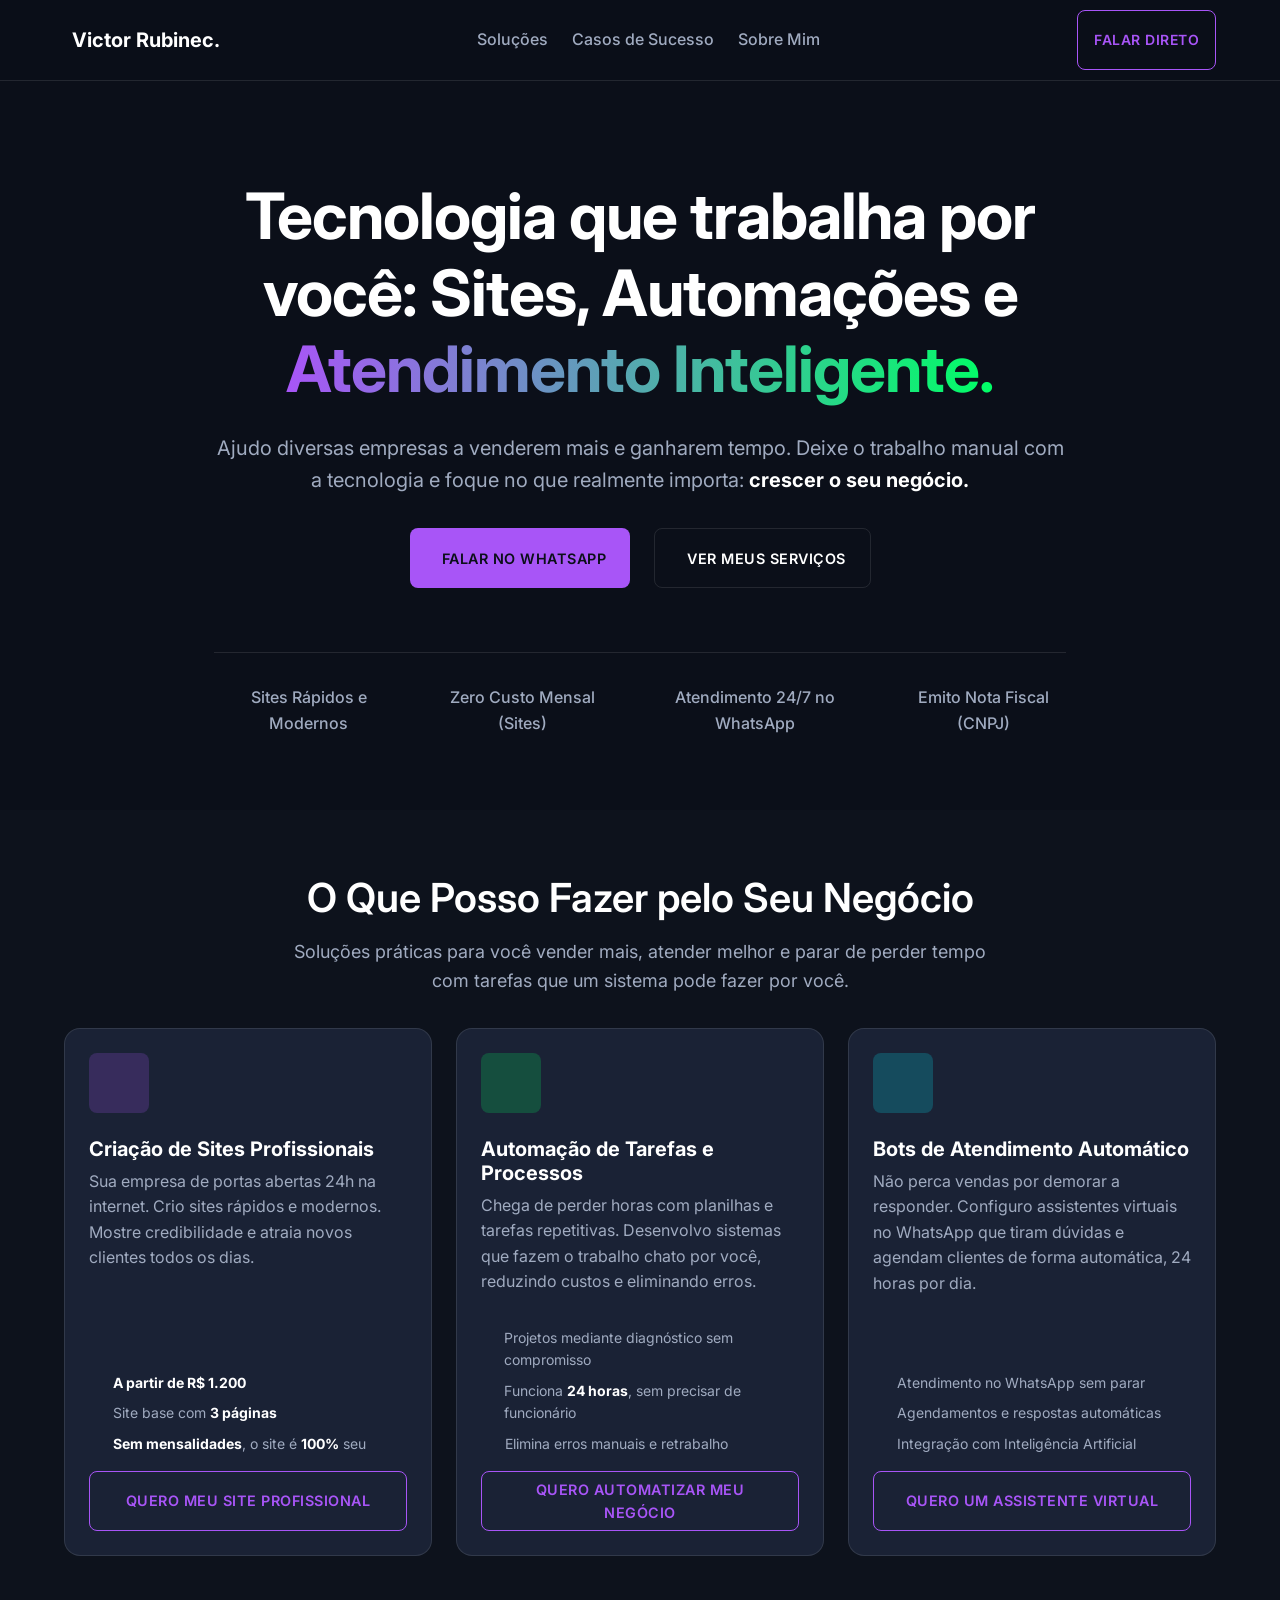
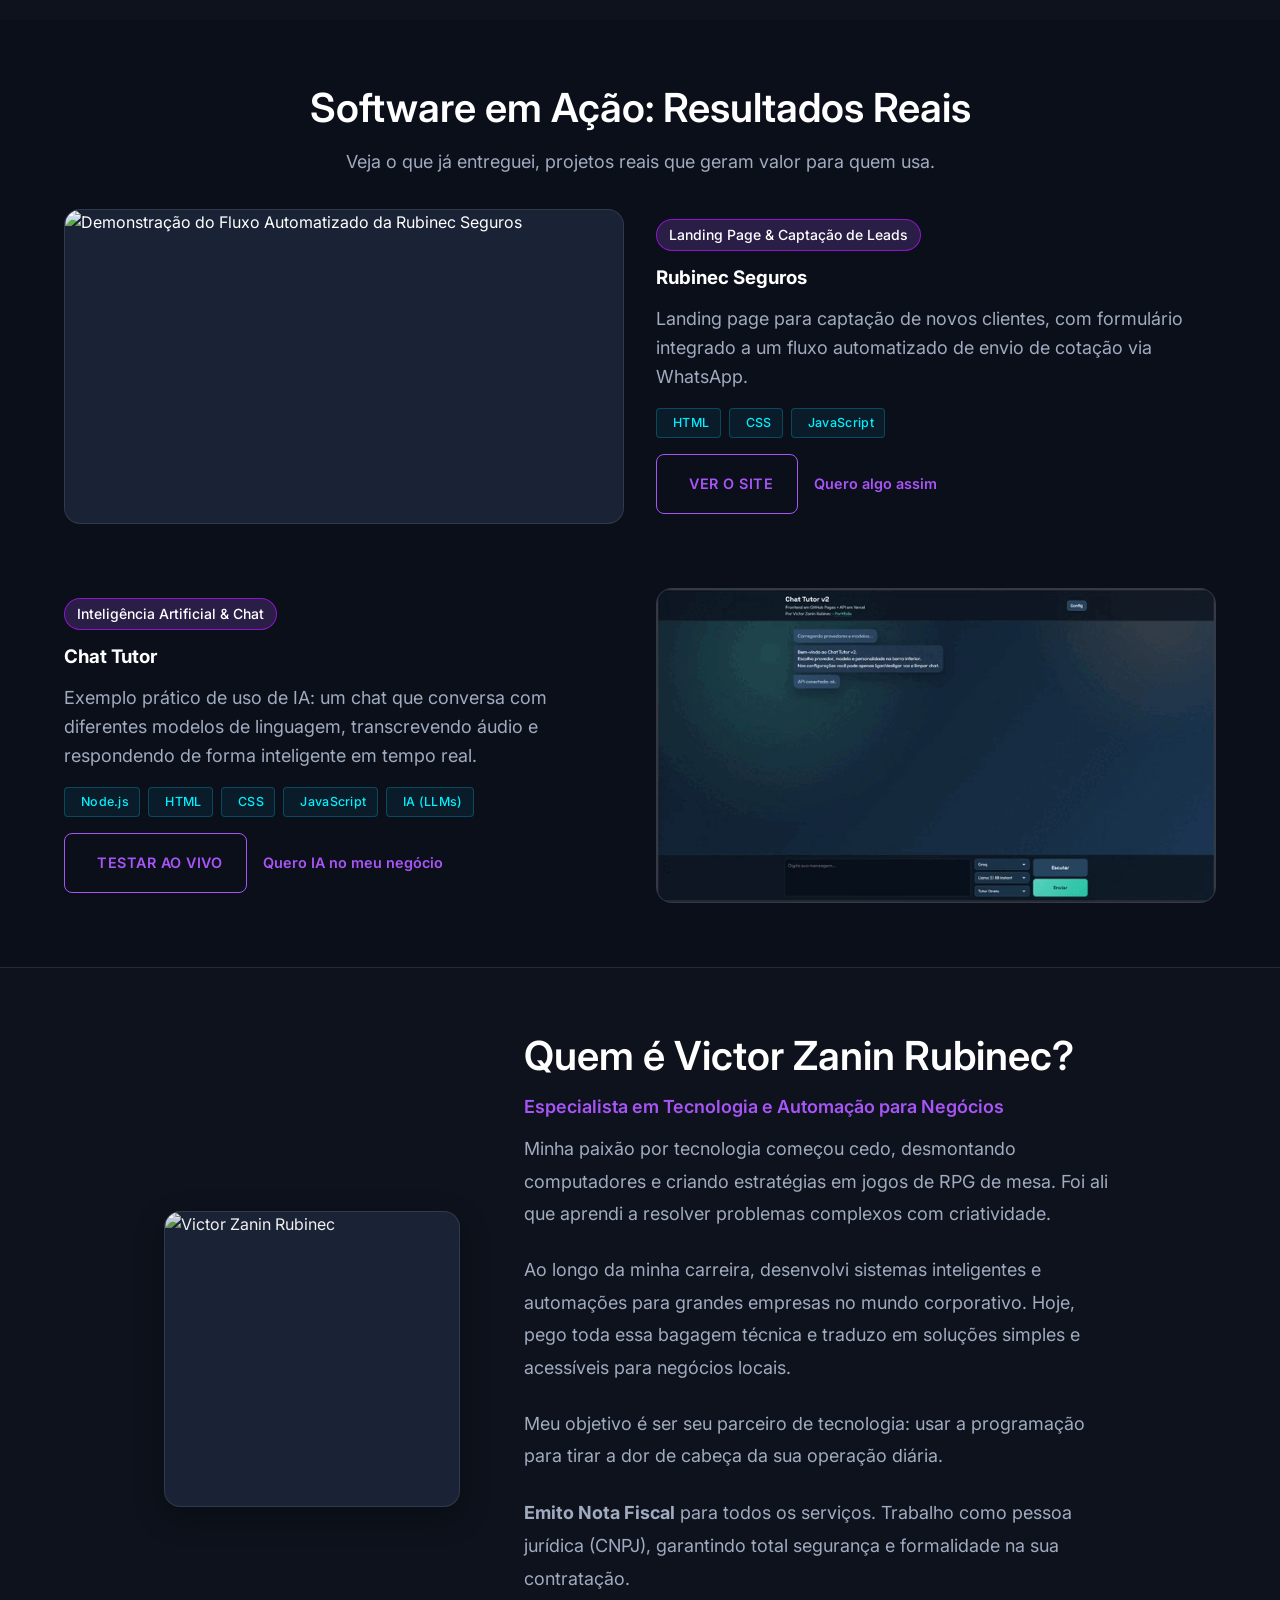
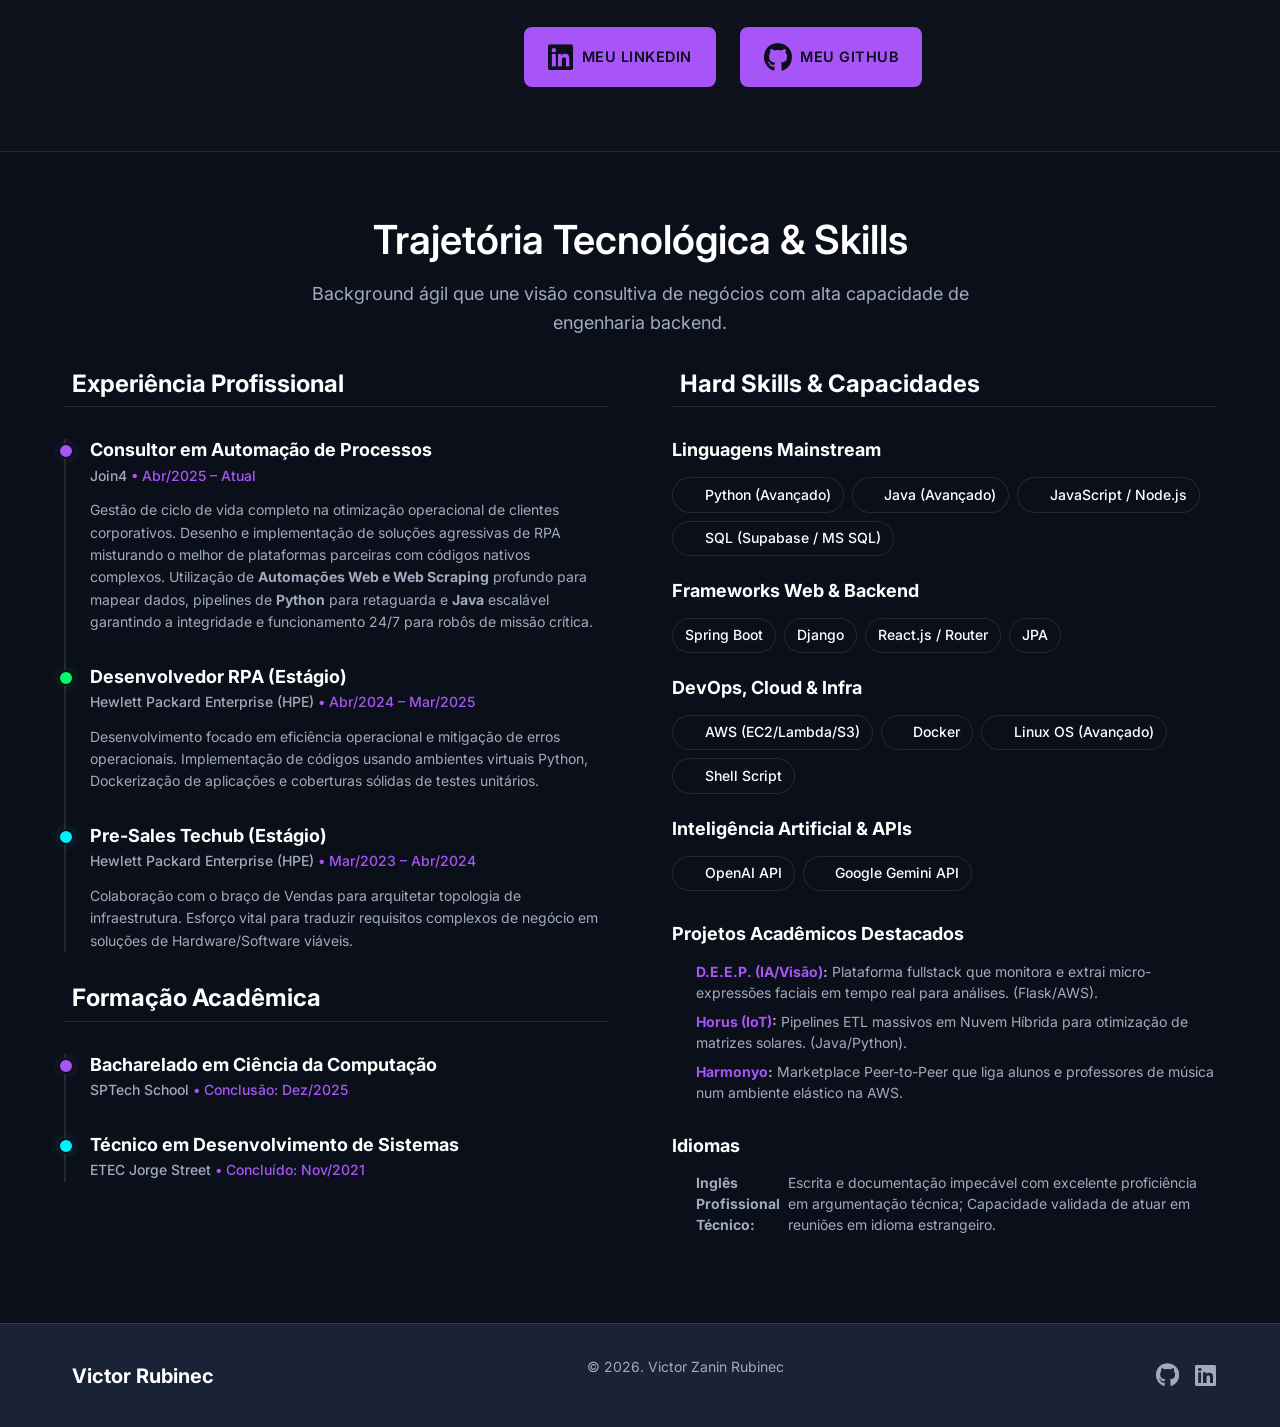
==== commit 2665e8ab: "fix: alterando preço" ====
--- a/index.html
+++ b/index.html
@@ -93,10 +93,9 @@
                     <h3>Criação de Sites Profissionais</h3>
                     <p>Sua empresa de portas abertas 24h na internet. Crio sites rápidos e modernos. Mostre credibilidade e atraia novos clientes todos os dias.</p>
                     <ul class="service-perks">
-                        <li><i data-lucide="check"></i> <strong>Site Base: R$ 1.200</strong> (Landing Page de Conversão)</li>
-                        <li><i data-lucide="check"></i> <strong>Página Adicional: + R$ 150</strong></li>
-                        <li><i data-lucide="check"></i> <strong>Página Especial (Dinâmica): + R$ 400</strong></li>
-                        <li><i data-lucide="check"></i> Sem mensalidades, o site é 100% seu</li>
+                        <li><i data-lucide="check"></i> <div><strong>A partir de R$ 1.200</strong></div></li>
+                        <li><i data-lucide="check"></i> <div>Site base com <strong>3 páginas</strong></div></li>
+                        <li><i data-lucide="check"></i> <div><strong>Sem mensalidades</strong>, o site é <strong>100%</strong> seu</div></li>
                     </ul>
                     <button class="btn btn-primary-outline btn-full open-modal" data-modal="modal-sites">Quero Meu Site Profissional</button>
                 </article>
@@ -109,9 +108,9 @@
                     <h3>Automação de Tarefas e Processos</h3>
                     <p>Chega de perder horas com planilhas e tarefas repetitivas. Desenvolvo sistemas que fazem o trabalho chato por você, reduzindo custos e eliminando erros.</p>
                     <ul class="service-perks">
-                        <li><i data-lucide="check"></i> Projetos mediante diagnóstico sem compromisso</li>
-                        <li><i data-lucide="check"></i> Funciona 24h, sem precisar de funcionário</li>
-                        <li><i data-lucide="check"></i> Elimina erros manuais e retrabalho</li>
+                        <li><i data-lucide="check"></i> <div>Projetos mediante diagnóstico sem compromisso</div></li>
+                        <li><i data-lucide="check"></i> <div>Funciona <strong>24 horas</strong>, sem precisar de funcionário</div></li>
+                        <li><i data-lucide="check"></i> <div>Elimina erros manuais e retrabalho</div></li>
                     </ul>
                     <button class="btn btn-primary-outline btn-full open-modal" data-modal="modal-rpa">Quero Automatizar Meu Negócio</button>
                 </article>
@@ -124,9 +123,9 @@
                     <h3>Bots de Atendimento Automático</h3>
                     <p>Não perca vendas por demorar a responder. Configuro assistentes virtuais no WhatsApp que tiram dúvidas e agendam clientes de forma automática, 24 horas por dia.</p>
                     <ul class="service-perks">
-                        <li><i data-lucide="check"></i> Atendimento no WhatsApp sem parar</li>
-                        <li><i data-lucide="check"></i> Agendamentos e respostas automáticas</li>
-                        <li><i data-lucide="check"></i> Integração com Inteligência Artificial</li>
+                        <li><i data-lucide="check"></i> <div>Atendimento no WhatsApp sem parar</div></li>
+                        <li><i data-lucide="check"></i> <div>Agendamentos e respostas automáticas</div></li>
+                        <li><i data-lucide="check"></i> <div>Integração com Inteligência Artificial</div></li>
                     </ul>
                     <button class="btn btn-primary-outline btn-full open-modal" data-modal="modal-bots">Quero um Assistente Virtual</button>
                 </article>
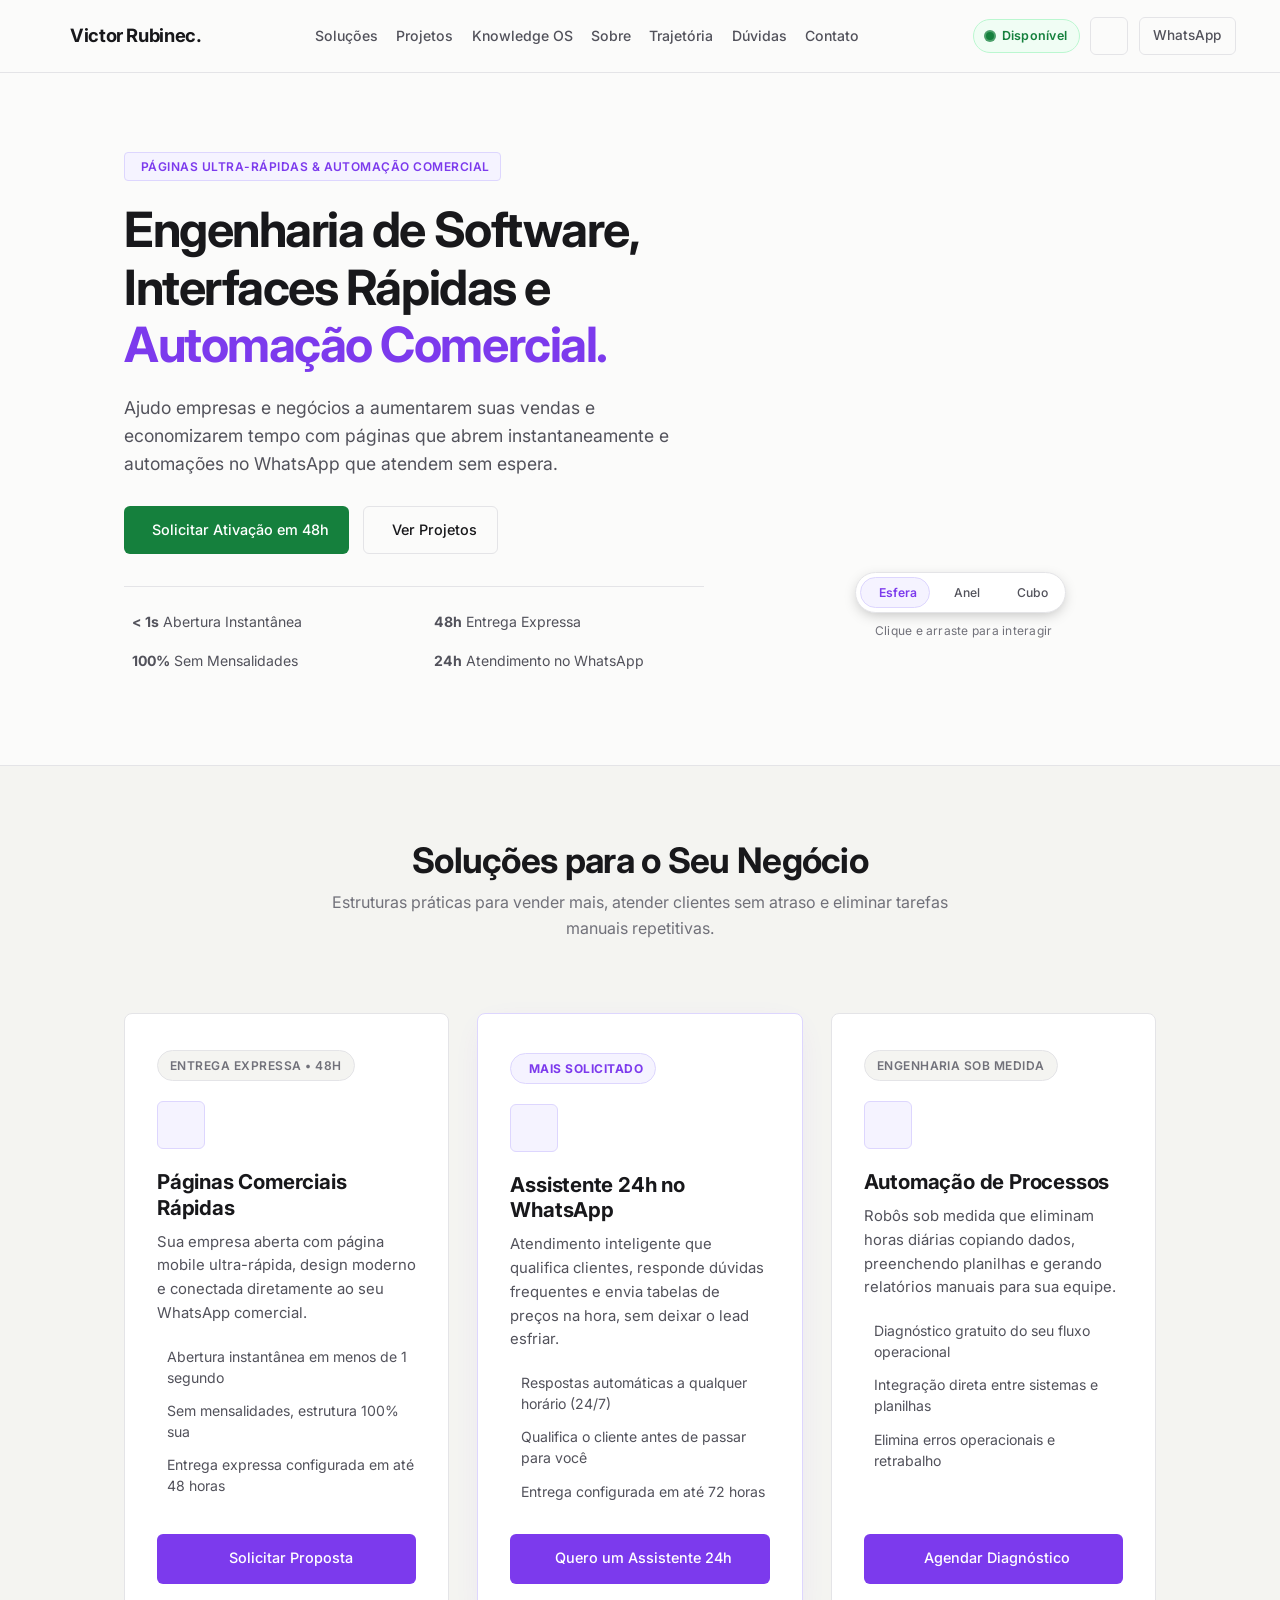
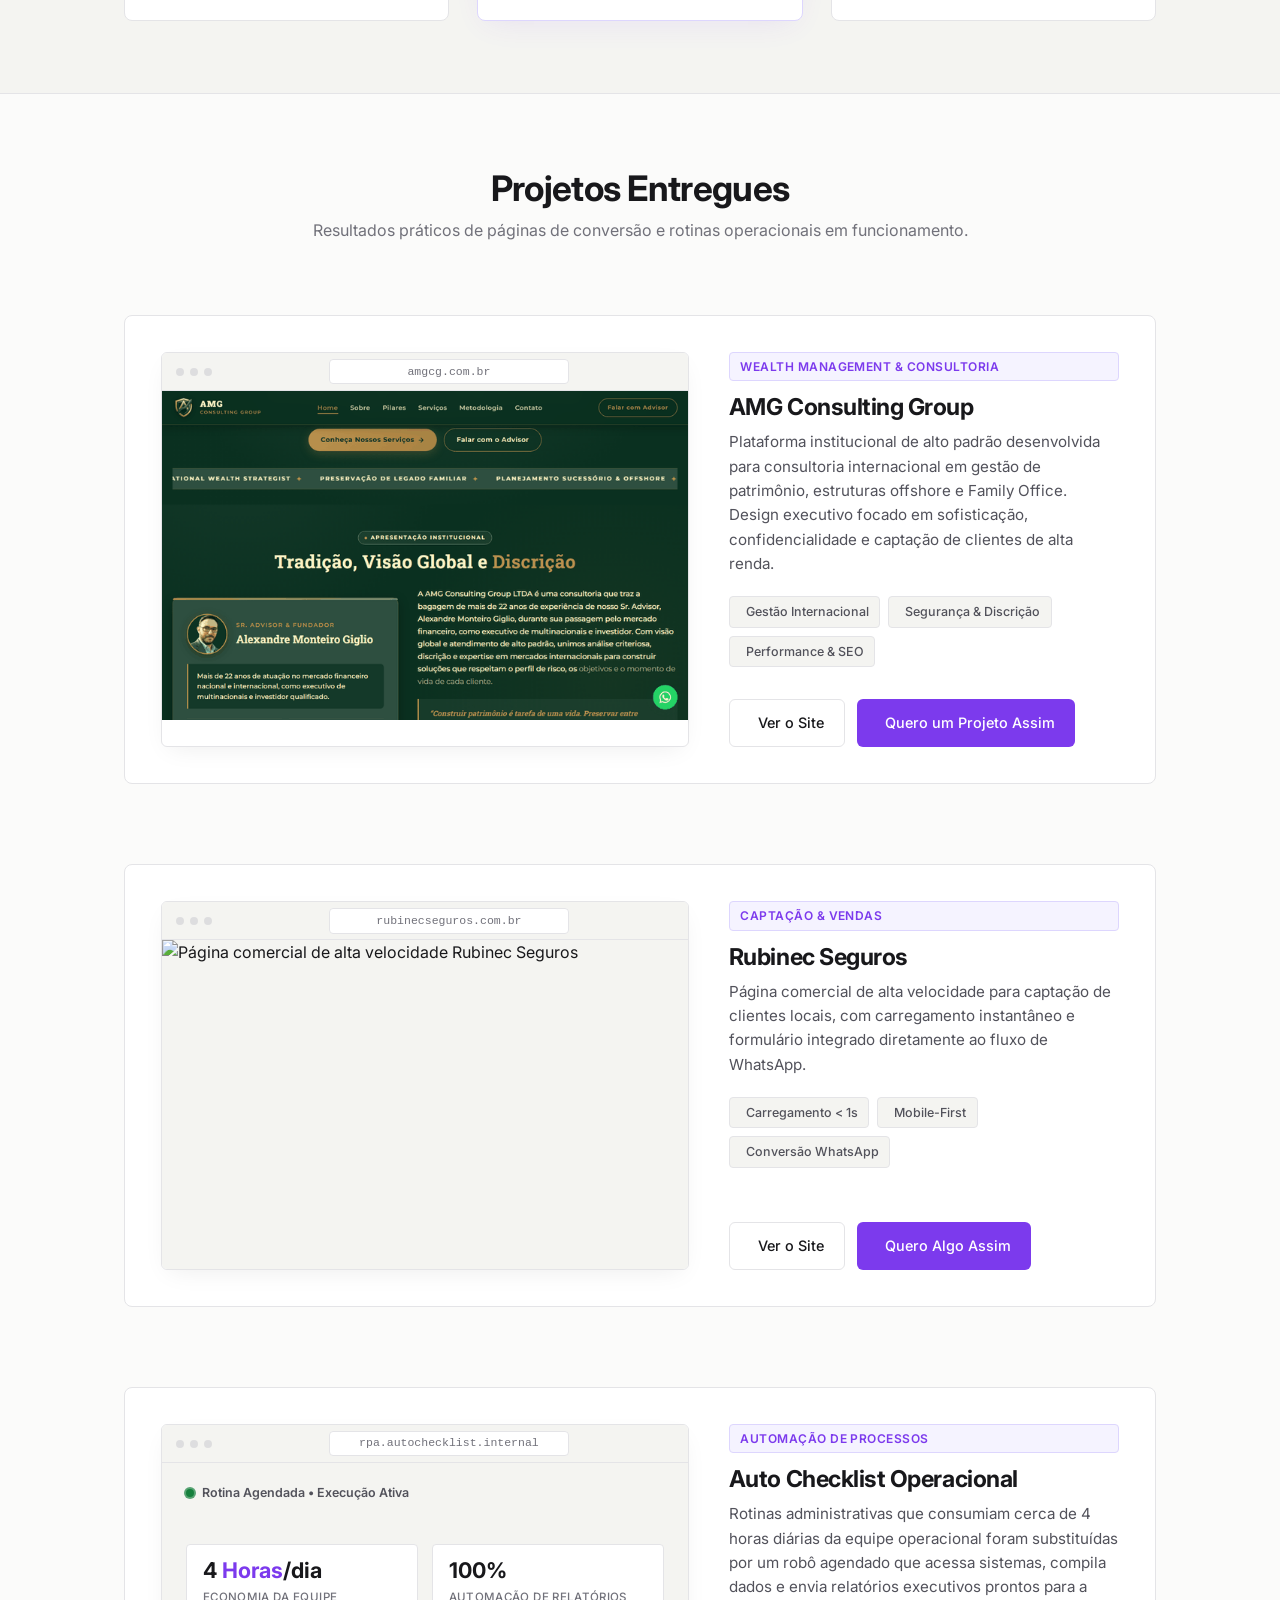
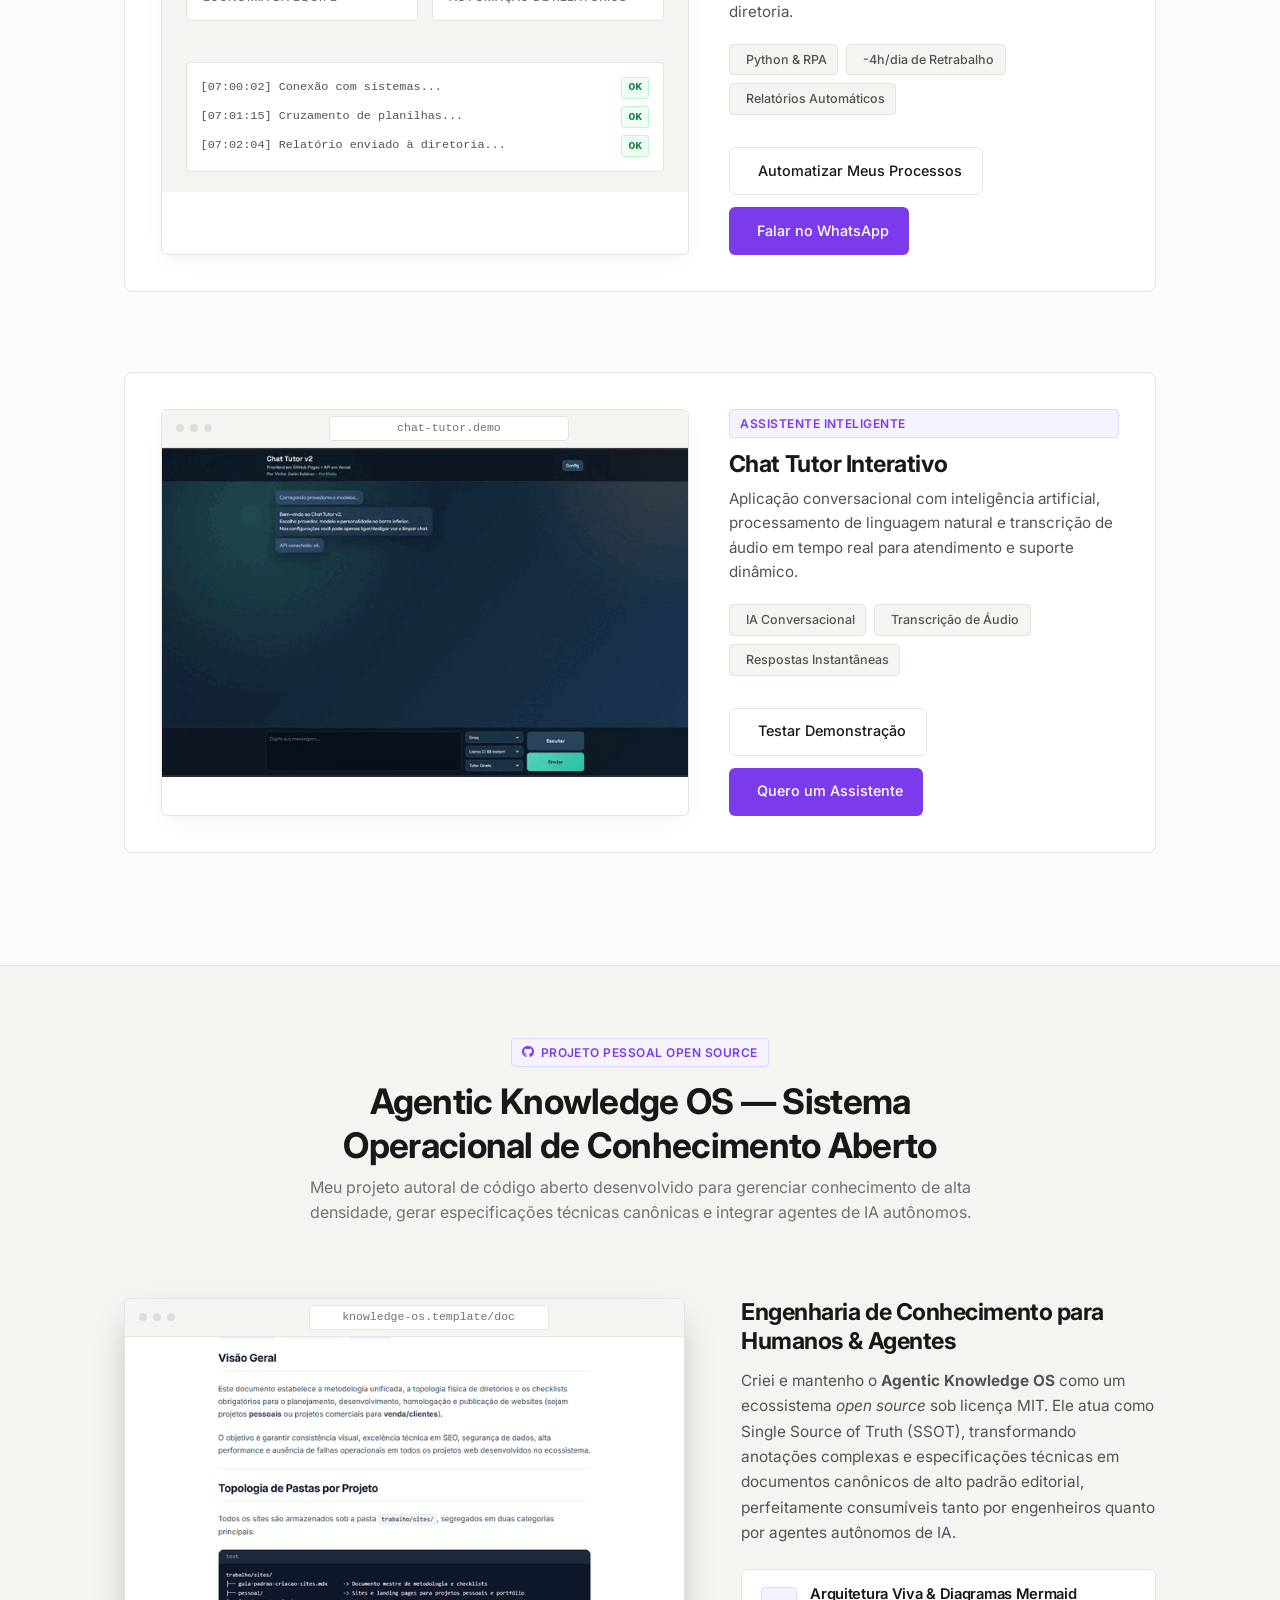
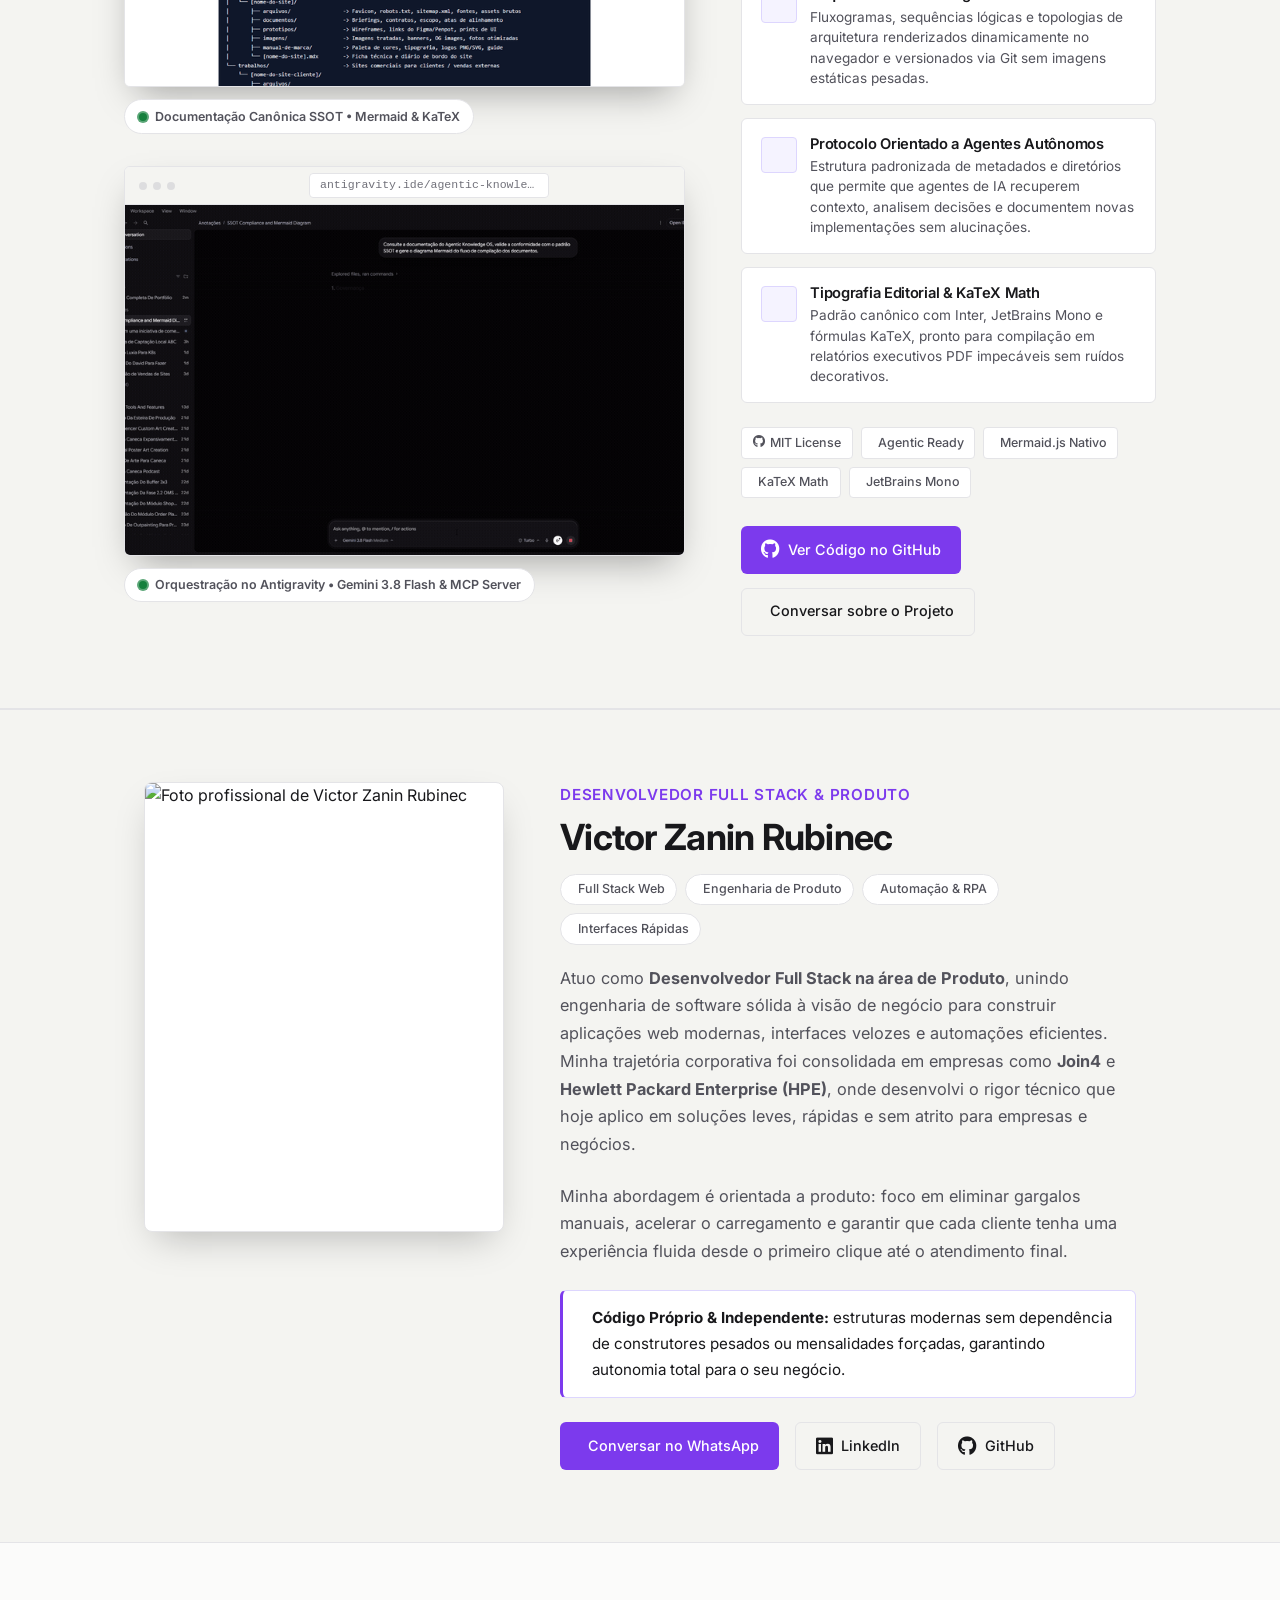
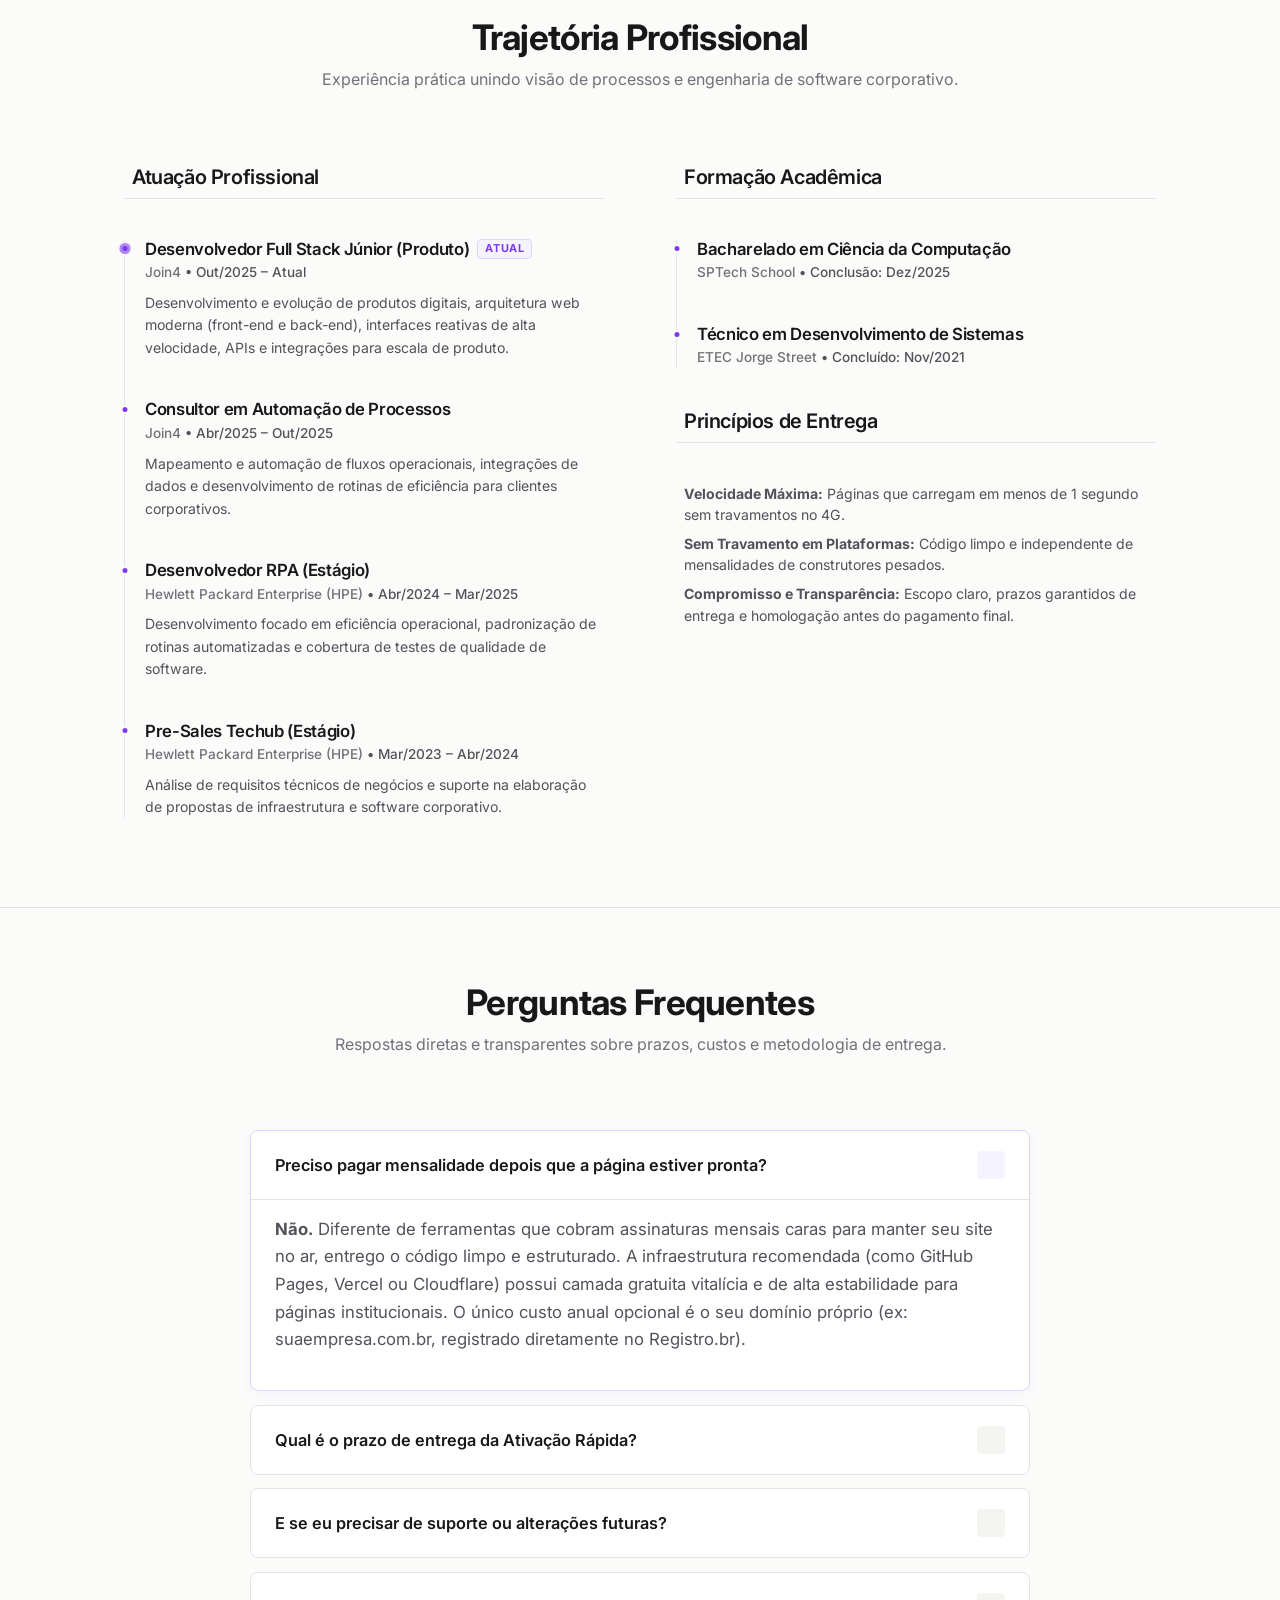
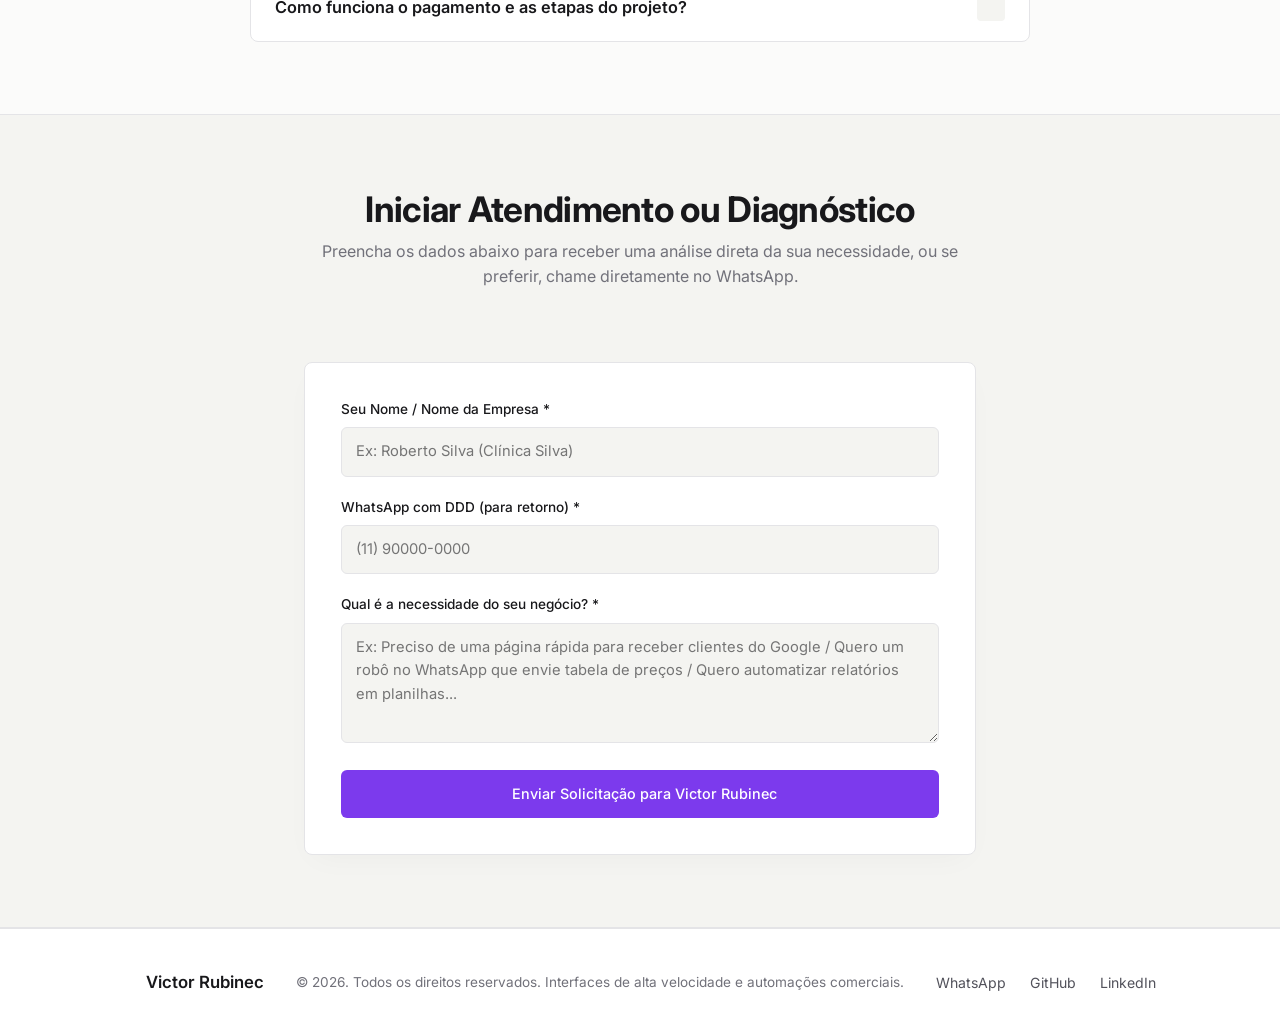
==== commit 812591b3: "feat: refatoracao completa de UI/UX, Three.js interativo (trio canonico) e showcase Knowledge OS" ====
--- a/index.html
+++ b/index.html
@@ -3,22 +3,41 @@
 <head>
     <meta charset="UTF-8">
     <meta name="viewport" content="width=device-width, initial-scale=1.0">
-    <title>Victor Rubinec | Sites, Automações e Atendimento no WhatsApp para Pequenas Empresas</title>
-    <!-- SEO e Meta -->
-    <meta name="description" content="Ajudo comércios, clínicas e empresas locais a venderem mais e ganharem tempo com sites profissionais, automação de tarefas e bots de atendimento no WhatsApp.">
+    <title>Victor Rubinec | Sites Rápidos, Automações e Atendimento Comercial</title>
     
+    <!-- SEO e Meta Primária -->
+    <meta name="description" content="Desenvolvimento de páginas ultra-rápidas, automação de rotinas operacionais e assistentes de atendimento 24h no WhatsApp para empresas. Sem mensalidades forçadas e com entrega ágil.">
+    <meta name="author" content="Victor Zanin Rubinec">
+    <meta name="robots" content="index, follow">
+
+    <!-- Open Graph / Redes Sociais -->
+    <meta property="og:type" content="website">
+    <meta property="og:title" content="Victor Rubinec | Sites Rápidos, Automações e Atendimento Comercial">
+    <meta property="og:description" content="Páginas que abrem em menos de 1 segundo, assistentes inteligentes no WhatsApp e automação de rotinas para empresas com entrega ágil.">
+    <meta property="og:locale" content="pt_BR">
+    <meta property="og:image" content="./assets/profile-picture-2.png">
+
+    <!-- Twitter Cards -->
+    <meta name="twitter:card" content="summary_large_image">
+    <meta name="twitter:title" content="Victor Rubinec | Sites Rápidos, Automações e Atendimento Comercial">
+    <meta name="twitter:description" content="Páginas comerciais de alta velocidade, automação de rotinas e robôs no WhatsApp para comércios e empresas.">
+    <meta name="twitter:image" content="./assets/profile-picture-2.png">
+
     <!-- Google Fonts: Inter -->
     <link rel="preconnect" href="https://fonts.googleapis.com">
     <link rel="preconnect" href="https://fonts.gstatic.com" crossorigin>
-    <link href="https://fonts.googleapis.com/css2?family=Inter:wght@300;400;500;600;700&display=swap" rel="stylesheet">
+    <link href="https://fonts.googleapis.com/css2?family=Inter:wght@400;500;600;700&display=swap" rel="stylesheet">
     
+    <!-- Three.js (Motor 3D Paramétrico Minimalista) -->
+    <script src="https://cdnjs.cloudflare.com/ajax/libs/three.js/r128/three.min.js"></script>
+
     <!-- Lucide Icons -->
     <script src="https://unpkg.com/lucide@latest"></script>
     
-    <!-- Font Awesome (Marcas / Redes Sociais) -->
+    <!-- Font Awesome (Ícones Sociais) -->
     <link rel="stylesheet" href="https://cdnjs.cloudflare.com/ajax/libs/font-awesome/6.4.0/css/all.min.css">
 
-    <!-- Estilos -->
+    <!-- Estilos Estruturais e Temas -->
     <link rel="stylesheet" href="./css/reset.css">
     <link rel="stylesheet" href="./css/variables.css">
     <link rel="stylesheet" href="./css/style.css">
@@ -26,319 +45,696 @@
 
     <!-- Favicon -->
     <link rel="icon" type="image/svg+xml" href="./assets/favicon.svg">
+
+    <!-- Prevenção de FOUC de Tema Noturno -->
+    <script>
+        (function() {
+            const saved = localStorage.getItem('theme');
+            if (saved === 'dark' || (!saved && window.matchMedia && window.matchMedia('(prefers-color-scheme: dark)').matches)) {
+                document.documentElement.setAttribute('data-theme', 'dark');
+            }
+        })();
+    </script>
 </head>
 <body>
 
-    <!-- Header Simples -->
+    <!-- Header / Navbar Minimalista -->
     <header class="navbar">
-        <div class="container nav-content">
+        <div class="container nav-content nav-container">
             <div class="logo">
                 <i data-lucide="terminal" class="logo-icon"></i>
                 <span>Victor Rubinec.</span>
             </div>
             <nav class="nav-links">
                 <a href="#solucoes">Soluções</a>
-                <a href="#cases">Casos de Sucesso</a>
-                <a href="#sobre">Sobre Mim</a>
+                <a href="#cases">Projetos</a>
+                <a href="#knowledge-os">Knowledge OS</a>
+                <a href="#sobre">Sobre</a>
+                <a href="#experiencia">Trajetória</a>
+                <a href="#faq">Dúvidas</a>
+                <a href="#contato">Contato</a>
             </nav>
-            <a href="https://wa.me/5511975958383" class="btn btn-ghost open-whatsapp" target="_blank" rel="noopener">Falar Direto</a>
+            <div class="nav-actions">
+                <div class="status-badge" title="Disponível para novos projetos e entregas rápidas">
+                    <span class="status-dot"></span>
+                    <span>Disponível</span>
+                </div>
+                <button id="theme-toggle-btn" class="btn-theme-toggle" aria-label="Alternar modo noturno" title="Alternar modo noturno">
+                    <i data-lucide="moon"></i>
+                </button>
+                <a href="https://wa.me/5511975958383" class="btn btn-ghost" target="_blank" rel="noopener">WhatsApp</a>
+            </div>
         </div>
     </header>
 
-    <!-- Hero Section -->
+    <!-- Hero Section com Design Split Moderno -->
     <section id="hero" class="hero fade-in">
-        <div class="container hero-content">
-            <h1 class="hero-title">Tecnologia que trabalha por você: Sites, Automações e <span class="highlight">Atendimento Inteligente.</span></h1>
-            <p class="hero-subtitle">Ajudo diversas empresas a venderem mais e ganharem tempo. Deixe o trabalho manual com a tecnologia e foque no que realmente importa: <strong>crescer o seu negócio.</strong></p>
-            <div class="hero-actions">
-                <a href="https://wa.me/5511975958383" class="btn btn-primary" target="_blank" rel="noopener">
-                    <i data-lucide="message-circle"></i> Falar no WhatsApp
-                </a>
-                <a href="#solucoes" class="btn btn-secondary">
-                    <i data-lucide="layout-grid"></i> Ver Meus Serviços
-                </a>
-            </div>
-            <!-- Features (Diferenciais) -->
-            <div class="hero-features">
-                <div class="feature-item">
-                    <i data-lucide="zap" class="feature-icon cyan-icon"></i> <span>Sites Rápidos e Modernos</span>
-                </div>
-                <div class="feature-item">
-                    <i data-lucide="badge-dollar-sign" class="feature-icon green-icon"></i> <span>Zero Custo Mensal (Sites)</span>
-                </div>
-                <div class="feature-item">
-                    <i data-lucide="bot" class="feature-icon purple-icon"></i> <span>Atendimento 24/7 no WhatsApp</span>
-                </div>
-                <div class="feature-item">
-                    <i data-lucide="file-check" class="feature-icon cyan-icon"></i> <span>Emito Nota Fiscal (CNPJ)</span>
-                </div>
-            </div>
+        <div class="container hero-grid">
+            
+            <!-- Coluna 1: Texto & Ação Comercial -->
+            <div class="hero-content">
+                <div class="badge badge-purple hero-badge">
+                    <i data-lucide="zap"></i> Páginas Ultra-rápidas & Automação Comercial
+                </div>
+                <h1 class="hero-title">Engenharia de Software, Interfaces Rápidas e <span class="highlight">Automação Comercial.</span></h1>
+                <p class="hero-subtitle">Ajudo empresas e negócios a aumentarem suas vendas e economizarem tempo com páginas que abrem instantaneamente e automações no WhatsApp que atendem sem espera.</p>
+                
+                <div class="hero-actions">
+                    <a href="https://wa.me/5511975958383?text=Ol%C3%A1%20Victor%2C%20tenho%20interesse%20em%20uma%20Ativa%C3%A7%C3%A3o%20R%C3%A1pida%20em%2048h%20para%20minha%20empresa." class="btn btn-whatsapp" target="_blank" rel="noopener">
+                        <i data-lucide="message-circle"></i> Solicitar Ativação em 48h
+                    </a>
+                    <a href="#cases" class="btn btn-secondary">
+                        <i data-lucide="arrow-down"></i> Ver Projetos
+                    </a>
+                </div>
+
+                <!-- Diferenciais de Serviço Reais -->
+                <div class="hero-features">
+                    <div class="feature-item">
+                        <i data-lucide="zap"></i> <span><strong>&lt; 1s</strong> Abertura Instantânea</span>
+                    </div>
+                    <div class="feature-item">
+                        <i data-lucide="clock"></i> <span><strong>48h</strong> Entrega Expressa</span>
+                    </div>
+                    <div class="feature-item">
+                        <i data-lucide="shield-check"></i> <span><strong>100%</strong> Sem Mensalidades</span>
+                    </div>
+                    <div class="feature-item">
+                        <i data-lucide="bot"></i> <span><strong>24h</strong> Atendimento no WhatsApp</span>
+                    </div>
+                </div>
+            </div>
+
+            <!-- Coluna 2: Esfera 3D Dedicada, Limpa e Interativa -->
+            <div class="hero-visual">
+                <div id="hero-canvas-container" class="hero-canvas-container" title="Clique e arraste para girar a geometria 3D" aria-label="Geometria paramétrica 3D interativa"></div>
+                
+                <!-- Seletor de Formas Geométricas 3D -->
+                <div class="hero-shape-controls" role="group" aria-label="Seletor de forma geométrica 3D">
+                    <button class="shape-btn active" data-shape="sphere" type="button" aria-label="Geometria Esfera">
+                        <i data-lucide="circle"></i> <span>Esfera</span>
+                    </button>
+                    <button class="shape-btn" data-shape="torus" type="button" aria-label="Geometria Anel">
+                        <i data-lucide="disc"></i> <span>Anel</span>
+                    </button>
+                    <button class="shape-btn" data-shape="cube" type="button" aria-label="Geometria Cubo">
+                        <i data-lucide="box"></i> <span>Cubo</span>
+                    </button>
+                </div>
+
+                <div class="hero-visual-hint">
+                    <i data-lucide="mouse-pointer-click"></i> <span>Clique e arraste para interagir</span>
+                </div>
+            </div>
+
         </div>
     </section>
 
-    <!-- Solucoes -->
+    <!-- Soluções / Esteira Comercial em 1 Clique -->
     <section id="solucoes" class="vitrine fade-in">
         <div class="container">
             <div class="section-header">
-                <h2>O Que Posso Fazer pelo Seu Negócio</h2>
-                <p>Soluções práticas para você vender mais, atender melhor e parar de perder tempo com tarefas que um sistema pode fazer por você.</p>
+                <h2>Soluções para o Seu Negócio</h2>
+                <p>Estruturas práticas para vender mais, atender clientes sem atraso e eliminar tarefas manuais repetitivas.</p>
             </div>
 
             <div class="services-grid">
-                <!-- Card Serviço 1: Sites -->
-                <article class="service-card reveal-card">
-                    <div class="card-icon purple-glow">
-                        <i data-lucide="monitor-smartphone"></i>
-                    </div>
-                    <h3>Criação de Sites Profissionais</h3>
-                    <p>Sua empresa de portas abertas 24h na internet. Crio sites rápidos e modernos. Mostre credibilidade e atraia novos clientes todos os dias.</p>
-                    <ul class="service-perks">
-                        <li><i data-lucide="check"></i> <div><strong>A partir de R$ 1.200</strong></div></li>
-                        <li><i data-lucide="check"></i> <div>Site base com <strong>3 páginas</strong></div></li>
-                        <li><i data-lucide="check"></i> <div><strong>Sem mensalidades</strong>, o site é <strong>100%</strong> seu</div></li>
-                    </ul>
-                    <button class="btn btn-primary-outline btn-full open-modal" data-modal="modal-sites">Quero Meu Site Profissional</button>
+                <!-- Card Serviço 1: Páginas Comerciais Rápidas -->
+                <article class="service-card">
+                    <div>
+                        <span class="service-badge">Entrega Expressa • 48h</span>
+                        <div class="service-icon-box">
+                            <i data-lucide="monitor-smartphone"></i>
+                        </div>
+                        <h3>Páginas Comerciais Rápidas</h3>
+                        <p>Sua empresa aberta com página mobile ultra-rápida, design moderno e conectada diretamente ao seu WhatsApp comercial.</p>
+                        <ul class="service-perks">
+                            <li><i data-lucide="check"></i> <span>Abertura instantânea em menos de 1 segundo</span></li>
+                            <li><i data-lucide="check"></i> <span>Sem mensalidades, estrutura 100% sua</span></li>
+                            <li><i data-lucide="check"></i> <span>Entrega expressa configurada em até 48 horas</span></li>
+                        </ul>
+                    </div>
+                    <a href="https://wa.me/5511975958383?text=Ol%C3%A1%20Victor%2C%20gostaria%20de%20uma%20proposta%20para%20uma%20p%C3%A1gina%20r%C3%A1pida%20para%20o%20meu%20neg%C3%B3cio." class="btn btn-purple btn-full" target="_blank" rel="noopener">
+                        <i data-lucide="message-circle"></i> Solicitar Proposta
+                    </a>
                 </article>
 
-                <!-- Card Serviço 2: Automações -->
-                <article class="service-card reveal-card">
-                    <div class="card-icon green-glow">
-                        <i data-lucide="cpu"></i>
-                    </div>
-                    <h3>Automação de Tarefas e Processos</h3>
-                    <p>Chega de perder horas com planilhas e tarefas repetitivas. Desenvolvo sistemas que fazem o trabalho chato por você, reduzindo custos e eliminando erros.</p>
-                    <ul class="service-perks">
-                        <li><i data-lucide="check"></i> <div>Projetos mediante diagnóstico sem compromisso</div></li>
-                        <li><i data-lucide="check"></i> <div>Funciona <strong>24 horas</strong>, sem precisar de funcionário</div></li>
-                        <li><i data-lucide="check"></i> <div>Elimina erros manuais e retrabalho</div></li>
-                    </ul>
-                    <button class="btn btn-primary-outline btn-full open-modal" data-modal="modal-rpa">Quero Automatizar Meu Negócio</button>
+                <!-- Card Serviço 2: Assistente 24h no WhatsApp (Destaque) -->
+                <article class="service-card card-featured">
+                    <div>
+                        <span class="service-badge badge-featured"><i data-lucide="star"></i> Mais Solicitado</span>
+                        <div class="service-icon-box">
+                            <i data-lucide="bot"></i>
+                        </div>
+                        <h3>Assistente 24h no WhatsApp</h3>
+                        <p>Atendimento inteligente que qualifica clientes, responde dúvidas frequentes e envia tabelas de preços na hora, sem deixar o lead esfriar.</p>
+                        <ul class="service-perks">
+                            <li><i data-lucide="check"></i> <span>Respostas automáticas a qualquer horário (24/7)</span></li>
+                            <li><i data-lucide="check"></i> <span>Qualifica o cliente antes de passar para você</span></li>
+                            <li><i data-lucide="check"></i> <span>Entrega configurada em até 72 horas</span></li>
+                        </ul>
+                    </div>
+                    <a href="https://wa.me/5511975958383?text=Ol%C3%A1%20Victor%2C%20gostaria%20de%20entender%20como%20funciona%20o%20Assistente%20de%20WhatsApp%20para%20minha%20empresa." class="btn btn-purple btn-full" target="_blank" rel="noopener">
+                        <i data-lucide="message-circle"></i> Quero um Assistente 24h
+                    </a>
                 </article>
 
-                <!-- Card Serviço 3: Bots -->
-                <article class="service-card reveal-card">
-                    <div class="card-icon cyan-glow">
-                        <i data-lucide="bot"></i>
-                    </div>
-                    <h3>Bots de Atendimento Automático</h3>
-                    <p>Não perca vendas por demorar a responder. Configuro assistentes virtuais no WhatsApp que tiram dúvidas e agendam clientes de forma automática, 24 horas por dia.</p>
-                    <ul class="service-perks">
-                        <li><i data-lucide="check"></i> <div>Atendimento no WhatsApp sem parar</div></li>
-                        <li><i data-lucide="check"></i> <div>Agendamentos e respostas automáticas</div></li>
-                        <li><i data-lucide="check"></i> <div>Integração com Inteligência Artificial</div></li>
-                    </ul>
-                    <button class="btn btn-primary-outline btn-full open-modal" data-modal="modal-bots">Quero um Assistente Virtual</button>
+                <!-- Card Serviço 3: Automação de Processos -->
+                <article class="service-card">
+                    <div>
+                        <span class="service-badge">Engenharia Sob Medida</span>
+                        <div class="service-icon-box">
+                            <i data-lucide="cpu"></i>
+                        </div>
+                        <h3>Automação de Processos</h3>
+                        <p>Robôs sob medida que eliminam horas diárias copiando dados, preenchendo planilhas e gerando relatórios manuais para sua equipe.</p>
+                        <ul class="service-perks">
+                            <li><i data-lucide="check"></i> <span>Diagnóstico gratuito do seu fluxo operacional</span></li>
+                            <li><i data-lucide="check"></i> <span>Integração direta entre sistemas e planilhas</span></li>
+                            <li><i data-lucide="check"></i> <span>Elimina erros operacionais e retrabalho</span></li>
+                        </ul>
+                    </div>
+                    <a href="#contato" class="btn btn-purple btn-full">
+                        <i data-lucide="arrow-down"></i> Agendar Diagnóstico
+                    </a>
                 </article>
             </div>
         </div>
     </section>
 
-    <!-- Prova Social (Cases) -->
+    <!-- Casos Reais de Sucesso (Otimizados com lazy loading) -->
     <section id="cases" class="cases fade-in">
         <div class="container">
             <div class="section-header">
-                <h2>Software em Ação: Resultados Reais</h2>
-                <p>Veja o que já entreguei, projetos reais que geram valor para quem usa.</p>
+                <h2>Projetos Entregues</h2>
+                <p>Resultados práticos de páginas de conversão e rotinas operacionais em funcionamento.</p>
             </div>
 
             <div class="cases-list">
-                <!-- Case 1 -->
+                <!-- Case 1: AMG Consulting Group -->
                 <div class="case-item">
                     <div class="case-media">
-                        <img src="./assets/rubinec-seguros.gif" alt="Demonstração do Fluxo Automatizado da Rubinec Seguros" class="case-gif">
+                        <div class="browser-frame">
+                            <div class="browser-header">
+                                <div class="browser-dots">
+                                    <span class="browser-dot"></span>
+                                    <span class="browser-dot"></span>
+                                    <span class="browser-dot"></span>
+                                </div>
+                                <div class="browser-address">amgcg.com.br</div>
+                            </div>
+                            <div class="browser-body">
+                                <img src="./assets/amgcg.gif" alt="Demonstração da plataforma AMG Consulting Group" class="case-gif" loading="lazy" width="600" height="380">
+                            </div>
+                        </div>
                     </div>
                     <div class="case-info">
-                        <span class="badge">Landing Page & Captação de Leads</span>
+                        <span class="badge badge-purple">Wealth Management & Consultoria</span>
+                        <h3>AMG Consulting Group</h3>
+                        <p>Plataforma institucional de alto padrão desenvolvida para consultoria internacional em gestão de patrimônio, estruturas offshore e Family Office. Design executivo focado em sofisticação, confidencialidade e captação de clientes de alta renda.</p>
+                        
+                        <div class="case-tags">
+                            <span class="case-tag"><i data-lucide="globe"></i> Gestão Internacional</span>
+                            <span class="case-tag"><i data-lucide="shield"></i> Segurança & Discrição</span>
+                            <span class="case-tag"><i data-lucide="zap"></i> Performance & SEO</span>
+                        </div>
+
+                        <div class="case-actions">
+                            <a href="https://www.amgcg.com.br/" target="_blank" rel="noopener" class="btn btn-secondary">
+                                <i data-lucide="external-link"></i> Ver o Site
+                            </a>
+                            <a href="https://wa.me/5511975958383?text=Ol%C3%A1%20Victor%2C%20vi%20o%20case%20da%20AMG%20Consulting%20Group%20e%20gostaria%20de%20um%20projeto%20institucional%20de%20alto%20padr%C3%A3o." target="_blank" rel="noopener" class="btn btn-purple">
+                                <i data-lucide="message-circle"></i> Quero um Projeto Assim
+                            </a>
+                        </div>
+                    </div>
+                </div>
+
+                <!-- Case 2: Rubinec Seguros -->
+                <div class="case-item">
+                    <div class="case-media">
+                        <div class="browser-frame">
+                            <div class="browser-header">
+                                <div class="browser-dots">
+                                    <span class="browser-dot"></span>
+                                    <span class="browser-dot"></span>
+                                    <span class="browser-dot"></span>
+                                </div>
+                                <div class="browser-address">rubinecseguros.com.br</div>
+                            </div>
+                            <div class="browser-body">
+                                <img src="./assets/rubinec-seguros.gif" alt="Página comercial de alta velocidade Rubinec Seguros" class="case-gif" loading="lazy" width="600" height="380">
+                            </div>
+                        </div>
+                    </div>
+                    <div class="case-info">
+                        <span class="badge badge-purple">Captação & Vendas</span>
                         <h3>Rubinec Seguros</h3>
-                        <p>Landing page para captação de novos clientes, com formulário integrado a um fluxo automatizado de envio de cotação via WhatsApp.</p>
-                        <div class="case-stack">
-                            <span class="stack-badge"><i data-lucide="code"></i> HTML</span>
-                            <span class="stack-badge"><i data-lucide="palette"></i> CSS</span>
-                            <span class="stack-badge"><i data-lucide="file-json-2"></i> JavaScript</span>
-                        </div>
-                        <div class="case-actions" style="display: flex; gap: 1rem; align-items: center; flex-wrap: wrap; margin-top: 1rem;">
-                            <a href="https://rubinecseguros.com.br/" target="_blank" rel="noopener" class="btn btn-primary-outline"><i data-lucide="external-link"></i> Ver o Site</a>
-                            <button class="btn btn-text open-modal" data-modal="modal-sites">Quero algo assim <i data-lucide="arrow-right"></i></button>
+                        <p>Página comercial de alta velocidade para captação de clientes locais, com carregamento instantâneo e formulário integrado diretamente ao fluxo de WhatsApp.</p>
+                        
+                        <div class="case-tags">
+                            <span class="case-tag"><i data-lucide="zap"></i> Carregamento &lt; 1s</span>
+                            <span class="case-tag"><i data-lucide="smartphone"></i> Mobile-First</span>
+                            <span class="case-tag"><i data-lucide="message-circle"></i> Conversão WhatsApp</span>
+                        </div>
+
+                        <div class="case-actions">
+                            <a href="https://rubinecseguros.com.br/" target="_blank" rel="noopener" class="btn btn-secondary">
+                                <i data-lucide="external-link"></i> Ver o Site
+                            </a>
+                            <a href="https://wa.me/5511975958383?text=Ol%C3%A1%20Victor%2C%20vi%20o%20case%20da%20Rubinec%20Seguros%20e%20gostaria%20de%20uma%20p%C3%A1gina%20nesse%20formato%20para%20minha%20empresa." target="_blank" rel="noopener" class="btn btn-purple">
+                                <i data-lucide="message-circle"></i> Quero Algo Assim
+                            </a>
                         </div>
                     </div>
                 </div>
                 
-                <!-- Case 2 -->
-                <div class="case-item reverse">
+                <!-- Case 3: Auto Checklist Operacional -->
+                <div class="case-item">
                     <div class="case-media">
-                        <img src="./assets/chat-tutor.gif" alt="Demonstração do Chat Tutor v2 com transcrição de áudio" class="case-gif">
+                        <div class="browser-frame">
+                            <div class="browser-header">
+                                <div class="browser-dots">
+                                    <span class="browser-dot"></span>
+                                    <span class="browser-dot"></span>
+                                    <span class="browser-dot"></span>
+                                </div>
+                                <div class="browser-address">rpa.autochecklist.internal</div>
+                            </div>
+                            <div class="browser-body">
+                                <div class="automation-dashboard">
+                                    <div class="dash-status">
+                                        <span class="status-indicator-live"></span>
+                                        <span>Rotina Agendada • Execução Ativa</span>
+                                    </div>
+                                    <div class="dash-metrics">
+                                        <div class="dash-metric-box">
+                                            <div class="dash-metric-val">4 <span>Horas</span>/dia</div>
+                                            <div class="dash-metric-label">Economia da Equipe</div>
+                                        </div>
+                                        <div class="dash-metric-box">
+                                            <div class="dash-metric-val">100%</div>
+                                            <div class="dash-metric-label">Automação de Relatórios</div>
+                                        </div>
+                                    </div>
+                                    <div class="dash-logs">
+                                        <div class="log-line">
+                                            <span>[07:00:02] Conexão com sistemas...</span>
+                                            <span class="log-ok">OK</span>
+                                        </div>
+                                        <div class="log-line">
+                                            <span>[07:01:15] Cruzamento de planilhas...</span>
+                                            <span class="log-ok">OK</span>
+                                        </div>
+                                        <div class="log-line">
+                                            <span>[07:02:04] Relatório enviado à diretoria...</span>
+                                            <span class="log-ok">OK</span>
+                                        </div>
+                                    </div>
+                                </div>
+                            </div>
+                        </div>
                     </div>
                     <div class="case-info">
-                        <span class="badge">Inteligência Artificial & Chat</span>
-                        <h3>Chat Tutor</h3>
-                        <p>Exemplo prático de uso de IA: um chat que conversa com diferentes modelos de linguagem, transcrevendo áudio e respondendo de forma inteligente em tempo real.</p>
-                        <div class="case-stack">
-                            <span class="stack-badge"><i data-lucide="server"></i> Node.js</span>
-                            <span class="stack-badge"><i data-lucide="code"></i> HTML</span>
-                            <span class="stack-badge"><i data-lucide="palette"></i> CSS</span>
-                            <span class="stack-badge"><i data-lucide="file-json-2"></i> JavaScript</span>
-                            <span class="stack-badge"><i data-lucide="brain-circuit"></i> IA (LLMs)</span>
-                        </div>
-                        <div class="case-actions" style="display: flex; gap: 1rem; align-items: center; flex-wrap: wrap; margin-top: 1rem;">
-                            <a href="https://victorrubinec.github.io/Chatbot-Tutor" target="_blank" rel="noopener" class="btn btn-primary-outline"><i data-lucide="external-link"></i> Testar ao Vivo</a>
-                            <button class="btn btn-text open-modal" data-modal="modal-custom">Quero IA no meu negócio <i data-lucide="arrow-right"></i></button>
-                        </div>
-                    </div>
-                </div>
-
-                <!-- <div class="case-item reverse">
+                        <span class="badge badge-purple">Automação de Processos</span>
+                        <h3>Auto Checklist Operacional</h3>
+                        <p>Rotinas administrativas que consumiam cerca de 4 horas diárias da equipe operacional foram substituídas por um robô agendado que acessa sistemas, compila dados e envia relatórios executivos prontos para a diretoria.</p>
+                        
+                        <div class="case-tags">
+                            <span class="case-tag"><i data-lucide="cpu"></i> Python & RPA</span>
+                            <span class="case-tag"><i data-lucide="clock"></i> -4h/dia de Retrabalho</span>
+                            <span class="case-tag"><i data-lucide="file-check"></i> Relatórios Automáticos</span>
+                        </div>
+
+                        <div class="case-actions">
+                            <a href="#contato" class="btn btn-secondary">
+                                <i data-lucide="arrow-down"></i> Automatizar Meus Processos
+                            </a>
+                            <a href="https://wa.me/5511975958383?text=Ol%C3%A1%20Victor%2C%20tenho%20tarefas%20manuais%20na%20minha%20empresa%20e%20gostaria%20de%20automatizar%20com%20um%20rob%C3%B4." target="_blank" rel="noopener" class="btn btn-purple">
+                                <i data-lucide="message-circle"></i> Falar no WhatsApp
+                            </a>
+                        </div>
+                    </div>
+                </div>
+
+                <!-- Case 4: Chat Tutor -->
+                <div class="case-item">
                     <div class="case-media">
-                        <div class="video-placeholder rpa-placeholder">
-                            <i data-lucide="terminal-square"></i>
-                            <p>Automação em Execução</p>
+                        <div class="browser-frame">
+                            <div class="browser-header">
+                                <div class="browser-dots">
+                                    <span class="browser-dot"></span>
+                                    <span class="browser-dot"></span>
+                                    <span class="browser-dot"></span>
+                                </div>
+                                <div class="browser-address">chat-tutor.demo</div>
+                            </div>
+                            <div class="browser-body">
+                                <img src="./assets/chat-tutor.gif" alt="Aplicação interativa Chat Tutor com transcrição de áudio" class="case-gif" loading="lazy" width="600" height="380">
+                            </div>
                         </div>
                     </div>
                     <div class="case-info">
-                        <span class="badge">Robô RPA Python</span>
-                        <h3>Escalabilidade com Auto Checklist</h3>
-                        <p>Rotinas administrativas tomavam quase 4 horas diárias da equipe operacional. Desenhamos um robô (RPA) Python rodando agendado que acessa portais, avalia checklists técnicos e envia relatórios executivos para diretoria sem nenhuma intervenção humana.</p>
-                        <button class="btn btn-text open-modal" data-modal="modal-rpa">Eu quero automatizar meus relatórios <i data-lucide="arrow-right"></i></button>
-                    </div>
-                </div> -->
+                        <span class="badge badge-purple">Assistente Inteligente</span>
+                        <h3>Chat Tutor Interativo</h3>
+                        <p>Aplicação conversacional com inteligência artificial, processamento de linguagem natural e transcrição de áudio em tempo real para atendimento e suporte dinâmico.</p>
+                        
+                        <div class="case-tags">
+                            <span class="case-tag"><i data-lucide="bot"></i> IA Conversacional</span>
+                            <span class="case-tag"><i data-lucide="mic"></i> Transcrição de Áudio</span>
+                            <span class="case-tag"><i data-lucide="zap"></i> Respostas Instantâneas</span>
+                        </div>
+
+                        <div class="case-actions">
+                            <a href="https://victorrubinec.github.io/Chatbot-Tutor" target="_blank" rel="noopener" class="btn btn-secondary">
+                                <i data-lucide="external-link"></i> Testar Demonstração
+                            </a>
+                            <a href="https://wa.me/5511975958383?text=Ol%C3%A1%20Victor%2C%20gostaria%20de%20criar%20um%20assistente%20inteligente%20para%20o%20meu%20atendimento." target="_blank" rel="noopener" class="btn btn-purple">
+                                <i data-lucide="message-circle"></i> Quero um Assistente
+                            </a>
+                        </div>
+                    </div>
+                </div>
             </div>
         </div>
     </section>
 
-    <!-- Sobre Mim Section -->
+    <!-- Knowledge OS: Sistema Operacional de Conhecimento Aberto -->
+    <section id="knowledge-os" class="kos-section fade-in">
+        <div class="container">
+            <div class="section-header">
+                <span class="badge badge-purple" style="margin-bottom: 0.75rem;">
+                    <i class="fa-brands fa-github"></i> Projeto Pessoal Open Source
+                </span>
+                <h2>Agentic Knowledge OS — Sistema Operacional de Conhecimento Aberto</h2>
+                <p>Meu projeto autoral de código aberto desenvolvido para gerenciar conhecimento de alta densidade, gerar especificações técnicas canônicas e integrar agentes de IA autônomos.</p>
+            </div>
+
+            <div class="kos-showcase-grid">
+                <!-- Coluna Visual: Mídias Empilhadas (Uma em cima e a outra embaixo) -->
+                <div class="kos-media-col">
+                    <!-- Bloco Superior: Documentação Canônica SSOT -->
+                    <div class="kos-media-card">
+                        <div class="browser-frame">
+                            <div class="browser-header">
+                                <div class="browser-dots">
+                                    <span class="browser-dot"></span>
+                                    <span class="browser-dot"></span>
+                                    <span class="browser-dot"></span>
+                                </div>
+                                <div class="browser-address">knowledge-os.template/doc</div>
+                            </div>
+                            <div class="browser-body">
+                                <img src="./assets/knowledge-os.gif" alt="Demonstração da Documentação Canônica Knowledge OS" class="case-gif" loading="lazy" width="700" height="438">
+                            </div>
+                        </div>
+                        <div class="kos-live-badge">
+                            <span class="status-indicator-live"></span>
+                            <span>Documentação Canônica SSOT • Mermaid & KaTeX</span>
+                        </div>
+                    </div>
+
+                    <!-- Bloco Inferior: Orquestração no Antigravity -->
+                    <div class="kos-media-card">
+                        <div class="browser-frame">
+                            <div class="browser-header">
+                                <div class="browser-dots">
+                                    <span class="browser-dot"></span>
+                                    <span class="browser-dot"></span>
+                                    <span class="browser-dot"></span>
+                                </div>
+                                <div class="browser-address">antigravity.ide/agentic-knowledge-os</div>
+                            </div>
+                            <div class="browser-body">
+                                <img src="./assets/antigravity-interaction.gif" alt="Interação do Antigravity com o repositório Knowledge OS" class="case-gif" loading="lazy" width="700" height="438">
+                            </div>
+                        </div>
+                        <div class="kos-live-badge">
+                            <span class="status-indicator-live"></span>
+                            <span>Orquestração no Antigravity • Gemini 3.8 Flash & MCP Server</span>
+                        </div>
+                    </div>
+                </div>
+
+                <!-- Coluna de Engenharia & Pilares -->
+                <div class="kos-details-col">
+                    <h3>Engenharia de Conhecimento para Humanos & Agentes</h3>
+                    <p class="kos-intro-text">Criei e mantenho o <strong>Agentic Knowledge OS</strong> como um ecossistema <em>open source</em> sob licença MIT. Ele atua como Single Source of Truth (SSOT), transformando anotações complexas e especificações técnicas em documentos canônicos de alto padrão editorial, perfeitamente consumíveis tanto por engenheiros quanto por agentes autônomos de IA.</p>
+                    
+                    <div class="kos-feature-cards">
+                        <!-- Pilar 1 -->
+                        <div class="kos-feature-item">
+                            <div class="kos-feature-icon">
+                                <i data-lucide="workflow"></i>
+                            </div>
+                            <div>
+                                <h4>Arquitetura Viva & Diagramas Mermaid</h4>
+                                <p>Fluxogramas, sequências lógicas e topologias de arquitetura renderizados dinamicamente no navegador e versionados via Git sem imagens estáticas pesadas.</p>
+                            </div>
+                        </div>
+
+                        <!-- Pilar 2 -->
+                        <div class="kos-feature-item">
+                            <div class="kos-feature-icon">
+                                <i data-lucide="bot"></i>
+                            </div>
+                            <div>
+                                <h4>Protocolo Orientado a Agentes Autônomos</h4>
+                                <p>Estrutura padronizada de metadados e diretórios que permite que agentes de IA recuperem contexto, analisem decisões e documentem novas implementações sem alucinações.</p>
+                            </div>
+                        </div>
+
+                        <!-- Pilar 3 -->
+                        <div class="kos-feature-item">
+                            <div class="kos-feature-icon">
+                                <i data-lucide="file-check"></i>
+                            </div>
+                            <div>
+                                <h4>Tipografia Editorial & KaTeX Math</h4>
+                                <p>Padrão canônico com Inter, JetBrains Mono e fórmulas KaTeX, pronto para compilação em relatórios executivos PDF impecáveis sem ruídos decorativos.</p>
+                            </div>
+                        </div>
+                    </div>
+
+                    <!-- Métricas / Badges Técnicos -->
+                    <div class="kos-metrics-row">
+                        <span class="kos-pill"><i class="fa-brands fa-github"></i> MIT License</span>
+                        <span class="kos-pill"><i data-lucide="bot"></i> Agentic Ready</span>
+                        <span class="kos-pill"><i data-lucide="check"></i> Mermaid.js Nativo</span>
+                        <span class="kos-pill"><i data-lucide="shield"></i> KaTeX Math</span>
+                        <span class="kos-pill"><i data-lucide="terminal"></i> JetBrains Mono</span>
+                    </div>
+
+                    <!-- Ações -->
+                    <div class="kos-actions">
+                        <a href="https://github.com/VictorRubinec/agentic-knowledge-os" target="_blank" rel="noopener" class="btn btn-purple">
+                            <i class="fa-brands fa-github"></i> Ver Código no GitHub
+                        </a>
+                        <a href="https://wa.me/5511975958383?text=Ol%C3%A1%20Victor%2C%20vi%20o%20Agentic%20Knowledge%20OS%20no%20seu%20portf%C3%B3lio%20e%20gostaria%20de%20conversar%20sobre%20o%20projeto." target="_blank" rel="noopener" class="btn btn-secondary">
+                            <i data-lucide="message-circle"></i> Conversar sobre o Projeto
+                        </a>
+                    </div>
+                </div>
+            </div>
+        </div>
+    </section>
+
+    <!-- Sobre Mim -->
     <section id="sobre" class="sobre fade-in">
         <div class="container sobre-content">
             <div class="sobre-grid">
                 <div class="sobre-imagem">
-                    <img src="./assets/profile-picture-2.png" alt="Victor Zanin Rubinec" class="profile-img">
+                    <img src="./assets/profile-picture-2.png" alt="Foto profissional de Victor Zanin Rubinec" class="profile-img" loading="lazy" width="400" height="400">
                 </div>
                 <div class="sobre-texto">
-                    <h2>Quem é Victor Zanin Rubinec?</h2>
-                    <h3 class="sobre-cargo">Especialista em Tecnologia e Automação para Negócios</h3>
-                    <p>Minha paixão por tecnologia começou cedo, desmontando computadores e criando estratégias em jogos de RPG de mesa. Foi ali que aprendi a resolver problemas complexos com criatividade.</p>
-                    <p>Ao longo da minha carreira, desenvolvi sistemas inteligentes e automações para grandes empresas no mundo corporativo. Hoje, pego toda essa bagagem técnica e traduzo em soluções simples e acessíveis para negócios locais.</p>
-                    <p>Meu objetivo é ser seu parceiro de tecnologia: usar a programação para tirar a dor de cabeça da sua operação diária.</p>
-                    <p><i data-lucide="file-check" style="width:14px;height:14px;vertical-align:middle;"></i> <strong>Emito Nota Fiscal</strong> para todos os serviços. Trabalho como pessoa jurídica (CNPJ), garantindo total segurança e formalidade na sua contratação.</p>
+                    <span class="sobre-cargo">Desenvolvedor Full Stack & Produto</span>
+                    <h2>Victor Zanin Rubinec</h2>
+                    
+                    <div class="sobre-skills-pills">
+                        <span class="skill-pill"><i data-lucide="layers"></i> Full Stack Web</span>
+                        <span class="skill-pill"><i data-lucide="sparkles"></i> Engenharia de Produto</span>
+                        <span class="skill-pill"><i data-lucide="cpu"></i> Automação & RPA</span>
+                        <span class="skill-pill"><i data-lucide="zap"></i> Interfaces Rápidas</span>
+                    </div>
+
+                    <p>Atuo como <strong>Desenvolvedor Full Stack na área de Produto</strong>, unindo engenharia de software sólida à visão de negócio para construir aplicações web modernas, interfaces velozes e automações eficientes. Minha trajetória corporativa foi consolidada em empresas como <strong>Join4</strong> e <strong>Hewlett Packard Enterprise (HPE)</strong>, onde desenvolvi o rigor técnico que hoje aplico em soluções leves, rápidas e sem atrito para empresas e negócios.</p>
+                    <p>Minha abordagem é orientada a produto: foco em eliminar gargalos manuais, acelerar o carregamento e garantir que cada cliente tenha uma experiência fluida desde o primeiro clique até o atendimento final.</p>
+                    <p class="sobre-highlight"><i data-lucide="shield-check"></i> <span><strong>Código Próprio & Independente:</strong> estruturas modernas sem dependência de construtores pesados ou mensalidades forçadas, garantindo autonomia total para o seu negócio.</span></p>
                     
                     <div class="sobre-redes">
-                        <a href="https://www.linkedin.com/in/victor-zanin-rubinec-8a69931a2" class="btn btn-primary" target="_blank" rel="noopener">
-                            <i class="fa-brands fa-linkedin"></i> Meu LinkedIn
+                        <a href="https://wa.me/5511975958383?text=Ol%C3%A1%20Victor%2C%20vi%20seu%20perfil%20e%20gostaria%20de%20conversar." class="btn btn-purple" target="_blank" rel="noopener">
+                            <i data-lucide="message-circle"></i> Conversar no WhatsApp
                         </a>
-                        <a href="https://github.com/VictorRubinec" class="btn btn-primary" target="_blank" rel="noopener">
-                            <i class="fa-brands fa-github"></i> Meu GitHub
+                        <a href="https://www.linkedin.com/in/victor-zanin-rubinec-8a69931a2" class="btn btn-secondary" target="_blank" rel="noopener">
+                            <i class="fa-brands fa-linkedin"></i> LinkedIn
                         </a>
+                        <a href="https://github.com/VictorRubinec" class="btn btn-secondary" target="_blank" rel="noopener">
+                            <i class="fa-brands fa-github"></i> GitHub
+                        </a>
                     </div>
                 </div>
             </div>
         </div>
     </section>
 
-    <!-- Trajetória e Perfil Técnico Section -->
+    <!-- Trajetória e Perfil Técnico -->
     <section id="experiencia" class="experiencia fade-in">
         <div class="container">
             <div class="section-header">
-                <h2>Trajetória Tecnológica & Skills</h2>
-                <p>Background ágil que une visão consultiva de negócios com alta capacidade de engenharia backend.</p>
+                <h2>Trajetória Profissional</h2>
+                <p>Experiência prática unindo visão de processos e engenharia de software corporativo.</p>
             </div>
             
             <div class="cv-grid">
-                <!-- Coluna 1: Experiência e Formação -->
+                <!-- Coluna 1: Experiência -->
                 <div class="cv-timeline-col">
-                    <h3 class="cv-title"><i data-lucide="briefcase"></i> Experiência Profissional</h3>
+                    <h3 class="cv-title"><i data-lucide="briefcase"></i> Atuação Profissional</h3>
                     
                     <div class="timeline">
+                        <div class="timeline-item current-position">
+                            <div class="timeline-dot"></div>
+                            <h4>Desenvolvedor Full Stack Júnior (Produto)</h4>
+                            <h5>Join4 <span>• Out/2025 – Atual</span></h5>
+                            <p>Desenvolvimento e evolução de produtos digitais, arquitetura web moderna (front-end e back-end), interfaces reativas de alta velocidade, APIs e integrações para escala de produto.</p>
+                        </div>
                         <div class="timeline-item">
-                            <div class="timeline-dot purple-glow"></div>
+                            <div class="timeline-dot"></div>
                             <h4>Consultor em Automação de Processos</h4>
-                            <h5>Join4 <span>• Abr/2025 – Atual</span></h5>
-                            <p>Gestão de ciclo de vida completo na otimização operacional de clientes corporativos. Desenho e implementação de soluções agressivas de RPA misturando o melhor de plataformas parceiras com códigos nativos complexos. Utilização de <strong>Automações Web e Web Scraping</strong> profundo para mapear dados, pipelines de <strong>Python</strong> para retaguarda e <strong>Java</strong> escalável garantindo a integridade e funcionamento 24/7 para robôs de missão crítica.</p>
+                            <h5>Join4 <span>• Abr/2025 – Out/2025</span></h5>
+                            <p>Mapeamento e automação de fluxos operacionais, integrações de dados e desenvolvimento de rotinas de eficiência para clientes corporativos.</p>
                         </div>
                         <div class="timeline-item">
-                            <div class="timeline-dot green-glow"></div>
+                            <div class="timeline-dot"></div>
                             <h4>Desenvolvedor RPA (Estágio)</h4>
                             <h5>Hewlett Packard Enterprise (HPE) <span>• Abr/2024 – Mar/2025</span></h5>
-                            <p>Desenvolvimento focado em eficiência operacional e mitigação de erros operacionais. Implementação de códigos usando ambientes virtuais Python, Dockerização de aplicações e coberturas sólidas de testes unitários.</p>
+                            <p>Desenvolvimento focado em eficiência operacional, padronização de rotinas automatizadas e cobertura de testes de qualidade de software.</p>
                         </div>
                         <div class="timeline-item">
-                            <div class="timeline-dot cyan-glow"></div>
+                            <div class="timeline-dot"></div>
                             <h4>Pre-Sales Techub (Estágio)</h4>
                             <h5>Hewlett Packard Enterprise (HPE) <span>• Mar/2023 – Abr/2024</span></h5>
-                            <p>Colaboração com o braço de Vendas para arquitetar topologia de infraestrutura. Esforço vital para traduzir requisitos complexos de negócio em soluções de Hardware/Software viáveis.</p>
-                        </div>
-                    </div>
-
-                    <h3 class="cv-title mt-lg"><i data-lucide="graduation-cap"></i> Formação Acadêmica</h3>
+                            <p>Análise de requisitos técnicos de negócios e suporte na elaboração de propostas de infraestrutura e software corporativo.</p>
+                        </div>
+                    </div>
+                </div>
+
+                <!-- Coluna 2: Formação e Competências -->
+                <div class="cv-skills-col">
+                    <h3 class="cv-title"><i data-lucide="graduation-cap"></i> Formação Acadêmica</h3>
                     <div class="timeline">
                         <div class="timeline-item">
-                            <div class="timeline-dot purple-glow"></div>
+                            <div class="timeline-dot"></div>
                             <h4>Bacharelado em Ciência da Computação</h4>
                             <h5>SPTech School <span>• Conclusão: Dez/2025</span></h5>
                         </div>
                         <div class="timeline-item">
-                            <div class="timeline-dot cyan-glow"></div>
+                            <div class="timeline-dot"></div>
                             <h4>Técnico em Desenvolvimento de Sistemas</h4>
                             <h5>ETEC Jorge Street <span>• Concluído: Nov/2021</span></h5>
                         </div>
                     </div>
-                </div>
-
-                <!-- Coluna 2: Habilidades Técnicas -->
-                <div class="cv-skills-col">
-                    <h3 class="cv-title"><i data-lucide="cpu"></i> Hard Skills & Capacidades</h3>
+
+                    <h3 class="cv-title mt-lg"><i data-lucide="check-circle"></i> Princípios de Entrega</h3>
+                    <ul class="cv-project-list">
+                        <li><i data-lucide="check"></i><div><strong>Velocidade Máxima:</strong> Páginas que carregam em menos de 1 segundo sem travamentos no 4G.</div></li>
+                        <li><i data-lucide="check"></i><div><strong>Sem Travamento em Plataformas:</strong> Código limpo e independente de mensalidades de construtores pesados.</div></li>
+                        <li><i data-lucide="check"></i><div><strong>Compromisso e Transparência:</strong> Escopo claro, prazos garantidos de entrega e homologação antes do pagamento final.</div></li>
+                    </ul>
+                </div>
+            </div>
+        </div>
+    </section>
+
+    <!-- Seção de Perguntas Frequentes (FAQ Nativo com <details>) -->
+    <section id="faq" class="faq-section fade-in">
+        <div class="container">
+            <div class="section-header">
+                <h2>Perguntas Frequentes</h2>
+                <p>Respostas diretas e transparentes sobre prazos, custos e metodologia de entrega.</p>
+            </div>
+
+            <div class="faq-list">
+                <!-- FAQ 1 -->
+                <details class="faq-item" open>
+                    <summary class="faq-summary">
+                        <span>Preciso pagar mensalidade depois que a página estiver pronta?</span>
+                        <span class="faq-icon"><i data-lucide="chevron-down"></i></span>
+                    </summary>
+                    <div class="faq-content">
+                        <p><strong>Não.</strong> Diferente de ferramentas que cobram assinaturas mensais caras para manter seu site no ar, entrego o código limpo e estruturado. A infraestrutura recomendada (como GitHub Pages, Vercel ou Cloudflare) possui camada gratuita vitalícia e de alta estabilidade para páginas institucionais. O único custo anual opcional é o seu domínio próprio (ex: suaempresa.com.br, registrado diretamente no Registro.br).</p>
+                    </div>
+                </details>
+
+                <!-- FAQ 2 -->
+                <details class="faq-item">
+                    <summary class="faq-summary">
+                        <span>Qual é o prazo de entrega da Ativação Rápida?</span>
+                        <span class="faq-icon"><i data-lucide="chevron-down"></i></span>
+                    </summary>
+                    <div class="faq-content">
+                        <p>O prazo padrão é de até <strong>48 horas úteis</strong> após o recebimento das informações do seu negócio (fotos, textos, serviços e dados de contato). O processo é ágil e direto, focado em colocar seu negócio para rodar sem semanas de enrolação.</p>
+                    </div>
+                </details>
+
+                <!-- FAQ 3 -->
+                <details class="faq-item">
+                    <summary class="faq-summary">
+                        <span>E se eu precisar de suporte ou alterações futuras?</span>
+                        <span class="faq-icon"><i data-lucide="chevron-down"></i></span>
+                    </summary>
+                    <div class="faq-content">
+                        <p>Você terá suporte garantido nos primeiros dias após a publicação para qualquer ajuste fino. Para alterações futuras (troca de fotos, alteração de tabelas de preços ou novas seções), ofereço suporte sob demanda com valores combinados previamente, sem compromisso de mensalidade.</p>
+                    </div>
+                </details>
+
+                <!-- FAQ 4 -->
+                <details class="faq-item">
+                    <summary class="faq-summary">
+                        <span>Como funciona o pagamento e as etapas do projeto?</span>
+                        <span class="faq-icon"><i data-lucide="chevron-down"></i></span>
+                    </summary>
+                    <div class="faq-content">
+                        <p>Trabalho com total transparência e segurança: <strong>50% de entrada</strong> na aprovação da proposta e <strong>50% na homologação e entrega</strong> final. O pagamento pode ser feito via Pix ou transferência bancária.</p>
+                    </div>
+                </details>
+            </div>
+        </div>
+    </section>
+
+    <!-- Seção de Contato Inline (Formulário Direto com Envio AJAX) -->
+    <section id="contato" class="contato-section fade-in">
+        <div class="container contact-container">
+            <div class="section-header">
+                <h2>Iniciar Atendimento ou Diagnóstico</h2>
+                <p>Preencha os dados abaixo para receber uma análise direta da sua necessidade, ou se preferir, chame diretamente no WhatsApp.</p>
+            </div>
+
+            <div class="contact-card">
+                <form id="contato-form" action="https://formspree.io/f/xbdqddkp" method="POST" class="contact-form">
+                    <input type="hidden" name="Origem" value="Formulario_Inline_Portfolio">
                     
-                    <div class="skill-category">
-                        <h4>Linguagens Mainstream</h4>
-                        <div class="tech-badges">
-                            <span class="tech-badge"><i data-lucide="code"></i> Python (Avançado)</span>
-                            <span class="tech-badge"><i data-lucide="coffee"></i> Java (Avançado)</span>
-                            <span class="tech-badge"><i data-lucide="file-json-2"></i> JavaScript / Node.js</span>
-                            <span class="tech-badge"><i data-lucide="database"></i> SQL (Supabase / MS SQL)</span>
-                        </div>
-                    </div>
-
-                    <div class="skill-category">
-                        <h4>Frameworks Web & Backend</h4>
-                        <div class="tech-badges">
-                            <span class="tech-badge">Spring Boot</span>
-                            <span class="tech-badge">Django</span>
-                            <span class="tech-badge">React.js / Router</span>
-                            <span class="tech-badge">JPA</span>
-                        </div>
-                    </div>
-
-                    <div class="skill-category">
-                        <h4>DevOps, Cloud & Infra</h4>
-                        <div class="tech-badges">
-                            <span class="tech-badge"><i data-lucide="cloud"></i> AWS (EC2/Lambda/S3)</span>
-                            <span class="tech-badge"><i data-lucide="blocks"></i> Docker</span>
-                            <span class="tech-badge"><i data-lucide="terminal-square"></i> Linux OS (Avançado)</span>
-                            <span class="tech-badge"><i data-lucide="server"></i> Shell Script</span>
-                        </div>
-                    </div>
-
-                    <div class="skill-category">
-                        <h4>Inteligência Artificial & APIs</h4>
-                        <div class="tech-badges">
-                            <span class="tech-badge"><i data-lucide="brain-circuit"></i> OpenAI API</span>
-                            <span class="tech-badge"><i data-lucide="sparkles"></i> Google Gemini API</span>
-                        </div>
-                    </div>
-
-                    <div class="skill-category mt-lg">
-                        <h4>Projetos Acadêmicos Destacados</h4>
-                        <ul class="cv-project-list">
-                            <li><i data-lucide="chevron-right"></i><div><strong><a href="https://github.com/DEEP-Dynamic-Emotion-Extraction-Process" target="_blank">D.E.E.P. (IA/Visão)</a>:</strong> Plataforma fullstack que monitora e extrai micro-expressões faciais em tempo real para análises. (Flask/AWS).</div></li>
-                            <li><i data-lucide="chevron-right"></i><div><strong><a href="https://github.com/Project-Horus-G9" target="_blank">Horus (IoT)</a>:</strong> Pipelines ETL massivos em Nuvem Híbrida para otimização de matrizes solares. (Java/Python).</div></li>
-                            <li><i data-lucide="chevron-right"></i><div><strong><a href="https://github.com/Harmon-yo" target="_blank">Harmonyo</a>:</strong> Marketplace Peer-to-Peer que liga alunos e professores de música num ambiente elástico na AWS.</div></li>
-                        </ul>
-                    </div>
-                    
-                    <div class="skill-category mt-lg">
-                        <h4>Idiomas</h4>
-                        <ul class="cv-language-list">
-                            <li><i data-lucide="languages"></i> <strong>Inglês Profissional Técnico:</strong> Escrita e documentação impecável com excelente proficiência em argumentação técnica; Capacidade validada de atuar em reuniões em idioma estrangeiro.</li>
-                        </ul>
-                    </div>
-                </div>
+                    <div class="form-group">
+                        <label for="contato-nome">Seu Nome / Nome da Empresa *</label>
+                        <input type="text" id="contato-nome" name="nome" required placeholder="Ex: Roberto Silva (Clínica Silva)">
+                    </div>
+
+                    <div class="form-group">
+                        <label for="contato-whatsapp">WhatsApp com DDD (para retorno) *</label>
+                        <input type="tel" id="contato-whatsapp" name="whatsapp" required placeholder="(11) 90000-0000">
+                    </div>
+
+                    <div class="form-group">
+                        <label for="contato-necessidade">Qual é a necessidade do seu negócio? *</label>
+                        <textarea id="contato-necessidade" name="necessidade" rows="4" required placeholder="Ex: Preciso de uma página rápida para receber clientes do Google / Quero um robô no WhatsApp que envie tabela de preços / Quero automatizar relatórios em planilhas..."></textarea>
+                    </div>
+
+                    <button type="submit" class="btn btn-purple btn-full submit-btn">
+                        <i data-lucide="send"></i> Enviar Solicitação para Victor Rubinec
+                    </button>
+                </form>
+
+                <!-- Feedback Inline de Envio (AJAX) -->
+                <div id="form-feedback" class="form-feedback" role="alert" aria-live="polite"></div>
             </div>
         </div>
     </section>
@@ -347,172 +743,28 @@
     <footer class="site-footer">
         <div class="container footer-content">
             <div class="footer-brand">
-                <i data-lucide="terminal"></i>
+                <i data-lucide="terminal" style="width: 16px; height: 16px; color: var(--accent-purple);"></i>
                 <span>Victor Rubinec</span>
             </div>
-            <p>© 2026. Victor Zanin Rubinec </p>
+            <p>© 2026. Todos os direitos reservados. Interfaces de alta velocidade e automações comerciais.</p>
             <div class="footer-links">
-                <a href="https://github.com/VictorRubinec" target="_blank"><i class="fa-brands fa-github fa-xl"></i></a>
-                <a href="https://www.linkedin.com/in/victor-zanin-rubinec-8a69931a2" target="_blank"><i class="fa-brands fa-linkedin fa-xl"></i></a>
+                <a href="https://wa.me/5511975958383" target="_blank" rel="noopener">WhatsApp</a>
+                <a href="https://github.com/VictorRubinec" target="_blank" rel="noopener">GitHub</a>
+                <a href="https://www.linkedin.com/in/victor-zanin-rubinec-8a69931a2" target="_blank" rel="noopener">LinkedIn</a>
             </div>
         </div>
     </footer>
 
-    <!-- MODAIS DE SOLICITAÇÃO (Motor de Conversão) -->
-    <div id="modal-container" class="modal-overlay">
-        
-        <!-- MODAL: Criação de Sites -->
-        <div id="modal-sites" class="modal-content">
-            <button class="close-modal"><i data-lucide="x"></i></button>
-            <div class="modal-header">
-                <i data-lucide="monitor-smartphone" class="purple-icon"></i>
-                <h2>Quero Meu Site Profissional</h2>
-                <p>Preencha abaixo e entrarei em contato para conversarmos sobre o seu projeto.</p>
-            </div>
-            <form action="https://formspree.io/f/xbdqddkp" method="POST" class="contact-form">
-                <input type="hidden" name="Tipo_Servico" value="Sites">
-                
-                <div class="form-group">
-                    <label for="site-nome">Seu Nome / Empresa</label>
-                    <input type="text" id="site-nome" name="nome" required placeholder="Digite aqui...">
-                </div>
-                
-                <div class="form-row">
-                    <div class="form-group">
-                        <label for="site-email">Melhor E-mail</label>
-                        <input type="email" id="site-email" name="email" required placeholder="email@empresa.com">
-                    </div>
-                    <div class="form-group">
-                        <label for="site-whatsapp">WhatsApp (com DDD)</label>
-                        <input type="tel" id="site-whatsapp" name="whatsapp" required placeholder="(11) 90000-0000">
-                    </div>
-                </div>
-                
-                <div class="form-group">
-                    <label for="site-dominio">Você já possui um domínio registrado? (ex: seusite.com.br)</label>
-                    <select id="site-dominio" name="tem_dominio">
-                        <option value="Ainda não tenho">Não, preciso de ajuda com isso</option>
-                        <option value="Já possuo domínio">Sim, já possuo o domínio</option>
-                    </select>
-                </div>
-                
-                <div class="form-group">
-                    <label for="site-ideia">Conte um pouco sobre o seu negócio e o que você espera do site:</label>
-                    <textarea id="site-ideia" name="sobre_o_projeto" rows="3" required placeholder="Ex: Tenho uma clínica e quero um site para que os clientes possam me encontrar no Google e agendar consultas..."></textarea>
-                </div>
-                
-                <button type="submit" class="btn btn-primary btn-full submit-btn">Enviar Pedido para Avaliação</button>
-                <p class="privacy-note"><i data-lucide="shield-check"></i> Receberei seu e-mail e entrarei em contato em até 24h úteis.</p>
-            </form>
-        </div>
-
-
-
-        <!-- MODAL: RPA -->
-        <div id="modal-rpa" class="modal-content">
-            <button class="close-modal"><i data-lucide="x"></i></button>
-            <div class="modal-header">
-                <i data-lucide="cpu" class="green-icon"></i>
-                <h2>Quero Automatizar Meu Negócio</h2>
-                <p>Me conte qual tarefa repetitiva toma o seu tempo e eu te mostro como resolver.</p>
-            </div>
-            <form action="https://formspree.io/f/xbdqddkp" method="POST" class="contact-form">
-                <input type="hidden" name="Tipo_Servico" value="Automação_RPA">
-                
-                <div class="form-group">
-                    <label for="rpa-nome">Seu Nome / Empresa</label>
-                    <input type="text" id="rpa-nome" name="nome" required placeholder="Digite aqui...">
-                </div>
-                
-                <div class="form-row">
-                    <div class="form-group">
-                        <label for="rpa-email">Melhor E-mail</label>
-                        <input type="email" id="rpa-email" name="email" required placeholder="email@empresa.com">
-                    </div>
-                    <div class="form-group">
-                        <label for="rpa-whatsapp">WhatsApp (com DDD)</label>
-                        <input type="tel" id="rpa-whatsapp" name="whatsapp" required placeholder="(11) 90000-0000">
-                    </div>
-                </div>
-                
-                <div class="form-group">
-                    <label for="rpa-tempo">Quanto tempo essa tarefa toma por semana?</label>
-                    <select id="rpa-tempo" name="horas_perdidas_semana">
-                        <option value="Menos de 5h">Menos de 5h por semana</option>
-                        <option value="Entre 5h e 15h">Entre 5h e 15h (algumas horas por dia)</option>
-                        <option value="Mais de 20h">Mais de 20h (o dia todo praticamente)</option>
-                    </select>
-                </div>
-                
-                <div class="form-group">
-                    <label for="rpa-dor">Descreva a tarefa que quer automatizar:</label>
-                    <textarea id="rpa-dor" name="sobre_o_projeto" rows="3" required placeholder="Ex: Todo dia preciso copiar dados de um aplicativo para uma planilha e mandar mensagem para os clientes..."></textarea>
-                </div>
-                
-                <button type="submit" class="btn btn-primary btn-full submit-btn">Enviar Diagnóstico para Análise</button>
-            </form>
-        </div>
-
-
-
-        <!-- MODAL: Bots -->
-        <div id="modal-bots" class="modal-content">
-            <button class="close-modal"><i data-lucide="x"></i></button>
-            <div class="modal-header">
-                <i data-lucide="bot" class="purple-icon"></i>
-                <h2>Quero um Assistente Virtual no WhatsApp</h2>
-                <p>Me conte como funciona seu atendimento hoje e como posso te ajudar a não perder nenhuma venda.</p>
-            </div>
-            <form action="https://formspree.io/f/xbdqddkp" method="POST" class="contact-form">
-                <input type="hidden" name="Tipo_Servico" value="Bots_Mensageria">
-                
-                <div class="form-group">
-                    <label for="bots-nome">Seu Nome / Empresa</label>
-                    <input type="text" id="bots-nome" name="nome" required placeholder="Digite aqui...">
-                </div>
-                
-                <div class="form-row">
-                    <div class="form-group">
-                        <label for="bots-email">E-mail</label>
-                        <input type="email" id="bots-email" name="email" required placeholder="email@empresa.com">
-                    </div>
-                    <div class="form-group">
-                        <label for="bots-whatsapp">WhatsApp (com DDD)</label>
-                        <input type="tel" id="bots-whatsapp" name="whatsapp" required placeholder="(11) 90000-0000">
-                    </div>
-                </div>
-                
-                <div class="form-group">
-                    <label for="bots-plataforma">Onde seus clientes te chamam hoje?</label>
-                    <select id="bots-plataforma" name="plataforma_bot">
-                        <option value="WhatsApp">WhatsApp (principal)</option>
-                        <option value="Telegram">Telegram</option>
-                        <option value="Discord">Discord</option>
-                        <option value="Multiplus">Mais de um aplicativo</option>
-                    </select>
-                </div>
-                
-                <div class="form-group">
-                    <label for="bots-dor">O que você quer que o assistente faça?</label>
-                    <textarea id="bots-dor" name="sobre_o_projeto" rows="3" required placeholder="Ex: Quero que o bot responda perguntas sobre preços, mande o cardápio e avise quando fechamos..."></textarea>
-                </div>
-                
-                <button type="submit" class="btn btn-primary btn-full submit-btn">Receber Orçamento</button>
-            </form>
-        </div>
-
-
-
-    </div>
-
-    <!-- Scripts da Vitrine -->
+    <!-- Scripts da Aplicação -->
+    <script src="./js/three-hero.js"></script>
     <script src="./js/main.js"></script>
     <script src="./js/animations.js"></script>
     <script src="./js/utils/form.js"></script>
-
-    <!-- Inicializa Icones da base Lucide -->
     <script>
-      lucide.createIcons();
+        // Inicialização de Ícones Lucide
+        if (window.lucide) {
+            window.lucide.createIcons();
+        }
     </script>
 </body>
 </html>
--- a/css/variables.css
+++ b/css/variables.css
@@ -1,43 +1,89 @@
-/* variables.css */
+/* variables.css — Design Editorial Minimalista & Neutro (Light + Dark) */
 :root {
-    /* Paleta de Cores (Dark Mode Premium) */
-    --bg-primary: #0B0F19; /* Azul noturno muito profundo */
-    --bg-surface: #1A2235; /* Superfícies/Cards */
-    --bg-surface-hover: #222c45;
+    /* ================= LIGHT MODE (Padrão Diurno) ================= */
+    --bg-primary: #FBFBFA;         /* Fundo marfim / papel quente */
+    --bg-surface: #FFFFFF;         /* Superfícies e cartões brancos */
+    --bg-surface-subtle: #F4F4F1;  /* Fundos neutros secundários */
+    --bg-surface-hover: #EFEFEA;   /* Estados de hover */
     
-    --text-main: #FFFFFF;
-    --text-muted: #A0ABC0; /* Cinza azulado */
+    --text-main: #18181B;          /* Preto carvão profundo */
+    --text-secondary: #52525B;     /* Cinza médio de leitura */
+    --text-muted: #71717A;         /* Cinza suave para metadados */
 
-    /* Cores de Destaque */
-    --primary-purple: #A855F7; /* Roxo suave e moderno - Cor primária */
-    --primary-purple-glow: rgba(168, 85, 247, 0.2);
+    /* Acentos Funcionais */
+    --primary-action: #18181B;     /* Ação principal */
+    --primary-action-text: #FFFFFF;
+    --primary-action-hover: #27272A;
+    
+    --accent-green: #15803D;       /* Verde WhatsApp sóbrio */
+    --accent-green-bg: #F0FDF4;
+    --accent-green-border: #BBF7D0;
 
-    --accent-green: #00FF66; /* Verde Neon - Conversão/RPA */
-    --accent-green-glow: rgba(0, 255, 102, 0.2);
+    --accent-blue: #0284C7;        /* Azul informativo suave */
+    --accent-blue-bg: #F0F9FF;
 
-    --secondary-cyan: #00F0FF; /* Azul Elétrico - Relegado a secundário */
-    --secondary-cyan-glow: rgba(0, 240, 255, 0.2);
+    /* Acento Secundário Nobre: Roxo / Violeta Sofisticado */
+    --accent-purple: #7C3AED;
+    --accent-purple-hover: #6D28D9;
+    --accent-purple-bg: #F5F3FF;
+    --accent-purple-border: #DDD6FE;
 
-    --border-color: rgba(255, 255, 255, 0.1);
+    --border-color: #E4E4E7;       /* Bordas ultrafinas de 1px */
+    --border-strong: #D4D4D8;
+    --nav-bg: rgba(251, 251, 250, 0.92);
+    --modal-bg: #FFFFFF;
 
     /* Tipografia */
-    --font-primary: 'Inter', sans-serif;
+    --font-primary: 'Inter', -apple-system, BlinkMacSystemFont, "Segoe UI", Roboto, sans-serif;
     
     /* Espaçamentos e Layout */
-    --container-width: 1200px;
+    --container-width: 1080px;
     --spacing-xs: 0.5rem;
     --spacing-sm: 1rem;
     --spacing-md: 1.5rem;
-    --spacing-lg: 2rem;
-    --spacing-xl: 4rem;
+    --spacing-lg: 2.5rem;
+    --spacing-xl: 4.5rem;
 
     /* Transições */
-    --transition-fast: 0.2s ease;
-    --transition-base: 0.3s ease;
-    --transition-slow: 0.5s ease;
+    --transition-fast: 0.15s ease;
+    --transition-base: 0.25s ease;
 
-    /* Border Radius */
+    /* Geometria */
     --radius-sm: 4px;
-    --radius-md: 8px;
-    --radius-lg: 16px;
+    --radius-md: 6px;
+    --radius-lg: 8px;
 }
+
+/* ================= DARK MODE (Modo Noturno Minimalista) ================= */
+[data-theme="dark"] {
+    --bg-primary: #090D14;         /* Grafite noturno fosco */
+    --bg-surface: #0E1420;         /* Superfícies dos cards */
+    --bg-surface-subtle: #141B2B;  /* Seções alternadas e inputs */
+    --bg-surface-hover: #1A2336;
+    
+    --text-main: #F8FAFC;          /* Branco nítido */
+    --text-secondary: #94A3B8;     /* Cinza suave de leitura */
+    --text-muted: #64748B;         /* Cinza discreto */
+
+    --primary-action: #F8FAFC;     /* Botão branco nítido no escuro */
+    --primary-action-text: #090D14;/* Texto contrastante */
+    --primary-action-hover: #E2E8F0;
+    
+    --accent-green: #22C55E;       /* Verde WhatsApp legível no escuro */
+    --accent-green-bg: rgba(34, 197, 94, 0.1);
+    --accent-green-border: rgba(34, 197, 94, 0.25);
+
+    --accent-blue: #38BDF8;
+    --accent-blue-bg: rgba(56, 189, 248, 0.1);
+
+    /* Acento Secundário Nobre: Roxo / Violeta no Dark */
+    --accent-purple: #A78BFA;
+    --accent-purple-hover: #C4B5FD;
+    --accent-purple-bg: rgba(167, 139, 250, 0.12);
+    --accent-purple-border: rgba(167, 139, 250, 0.28);
+
+    --border-color: rgba(255, 255, 255, 0.08); /* Bordas discretas */
+    --border-strong: rgba(255, 255, 255, 0.16);
+    --nav-bg: rgba(9, 13, 20, 0.92);
+    --modal-bg: #0E1420;
+}
--- a/css/style.css
+++ b/css/style.css
@@ -1,8 +1,10 @@
-/* style.css */
+/* style.css — Design Editorial Minimalista & Neutro */
 body {
     background-color: var(--bg-primary);
     color: var(--text-main);
     font-family: var(--font-primary);
+    line-height: 1.6;
+    -webkit-font-smoothing: antialiased;
 }
 
 .container {
@@ -12,56 +14,68 @@
     padding: 0 var(--spacing-md);
 }
 
-/* Typography Generics */
+/* Tipografia */
 h1, h2, h3, h4 {
     color: var(--text-main);
-    line-height: 1.2;
+    line-height: 1.25;
+    letter-spacing: -0.02em;
 }
 
 h2 {
-    font-size: 2.5rem;
-    font-weight: 600;
-    margin-bottom: var(--spacing-sm);
+    font-size: 2.25rem;
+    font-weight: 700;
+    margin-bottom: var(--spacing-xs);
 }
 
 p {
-    color: var(--text-muted);
-    font-size: 1.125rem;
+    color: var(--text-secondary);
+    font-size: 1.05rem;
     margin-bottom: var(--spacing-sm);
 }
 
 .section-header {
     text-align: center;
-    max-width: 700px;
-    margin: 0 auto var(--spacing-lg);
-}
-
-/* Highlight utilities */
+    max-width: 680px;
+    margin: 0 auto var(--spacing-xl);
+}
+
+.section-header h2 {
+    font-size: 2.2rem;
+    margin-bottom: 0.5rem;
+}
+
+.section-header p {
+    font-size: 1rem;
+    color: var(--text-muted);
+}
+
+/* Utilitários Sutis */
 .highlight {
-    background: linear-gradient(90deg, var(--primary-purple), var(--accent-green));
-    -webkit-background-clip: text;
-    -webkit-text-fill-color: transparent;
-    background-clip: text;
-}
-.neon-text { color: var(--primary-purple); }
-.neon-green { color: var(--accent-green); }
-
-/* --- Navbar --- */
+    color: var(--accent-purple);
+    font-weight: 700;
+}
+
+/* --- NAVBAR --- */
 .navbar {
     position: fixed;
     top: 0;
     width: 100%;
-    background-color: rgba(11, 15, 25, 0.85);
-    backdrop-filter: blur(10px);
+    background-color: var(--nav-bg);
+    backdrop-filter: blur(8px);
     z-index: 100;
     border-bottom: 1px solid var(--border-color);
 }
 
+.nav-container {
+    max-width: 1240px;
+}
+
 .nav-content {
     display: flex;
     justify-content: space-between;
     align-items: center;
-    height: 80px;
+    height: 72px;
+    gap: 1.25rem;
 }
 
 .logo {
@@ -69,94 +83,247 @@
     align-items: center;
     gap: 0.5rem;
     font-weight: 700;
-    font-size: 1.25rem;
-    color: var(--text-main);
+    font-size: 1.15rem;
+    color: var(--text-main);
+    letter-spacing: -0.02em;
+    white-space: nowrap;
+    flex-shrink: 0;
 }
 .logo-icon {
-    color: var(--primary-purple);
+    color: var(--accent-purple);
+    width: 18px;
+    height: 18px;
+    flex-shrink: 0;
 }
 
 .nav-links {
     display: flex;
-    gap: var(--spacing-md);
+    align-items: center;
+    gap: 1.15rem;
+    flex-wrap: nowrap;
 }
 
 .nav-links a {
+    color: var(--text-secondary);
+    font-weight: 500;
+    font-size: 0.88rem;
+    text-decoration: none;
+    transition: color var(--transition-fast);
+    white-space: nowrap;
+}
+
+.nav-links a:hover {
+    color: var(--text-main);
+}
+
+.nav-actions {
+    display: flex;
+    align-items: center;
+    gap: 0.65rem;
+    flex-shrink: 0;
+}
+
+.nav-actions .btn {
+    white-space: nowrap;
+}
+
+.nav-actions .status-badge {
+    white-space: nowrap;
+}
+
+/* --- HERO SECTION: SPLIT GRID DESIGN --- */
+.hero {
+    position: relative;
+    padding: calc(72px + 2.5rem) 0 3.5rem;
+    min-height: 85vh;
+    display: flex;
+    align-items: center;
+}
+
+.hero-grid {
+    display: grid;
+    grid-template-columns: minmax(0, 1.2fr) minmax(0, 0.8fr);
+    gap: 3.5rem;
+    align-items: center;
+    width: 100%;
+}
+
+.hero-content {
+    text-align: left;
+    max-width: 580px;
+}
+
+.hero-badge {
+    margin-bottom: 1.25rem;
+}
+
+.hero-title {
+    font-size: clamp(2.3rem, 3.8vw, 3.4rem);
+    font-weight: 700;
+    margin: 0 0 1.25rem 0;
+    letter-spacing: -0.03em;
+    color: var(--text-main);
+    line-height: 1.18;
+}
+
+.hero-subtitle {
+    font-size: 1.1rem;
+    margin-bottom: 1.75rem;
+    color: var(--text-secondary);
+    line-height: 1.6;
+    max-width: 580px;
+}
+
+.hero-actions {
+    display: flex;
+    gap: 0.85rem;
+    justify-content: flex-start;
+    align-items: center;
+    margin-bottom: 2rem;
+    flex-wrap: wrap;
+}
+
+.hero-features {
+    display: grid;
+    grid-template-columns: repeat(2, 1fr);
+    gap: 1rem 1.5rem;
+    border-top: 1px solid var(--border-color);
+    padding-top: 1.5rem;
+}
+
+.feature-item {
+    display: flex;
+    align-items: center;
+    gap: 0.5rem;
+    font-size: 0.88rem;
+    color: var(--text-secondary);
+}
+
+.feature-item svg {
+    width: 17px;
+    height: 17px;
+    color: var(--accent-purple);
+    flex-shrink: 0;
+}
+
+/* Coluna Visual 3D Dedicada */
+.hero-visual {
+    position: relative;
+    width: 100%;
+    max-width: 440px;
+    margin: 0 auto;
+    display: flex;
+    flex-direction: column;
+    align-items: center;
+    justify-content: center;
+}
+
+.hero-canvas-container {
+    width: 100%;
+    height: 380px;
+    cursor: grab;
+    touch-action: none;
+    position: relative;
+    border-radius: var(--radius-lg);
+    overflow: hidden;
+}
+
+.hero-canvas-container.is-dragging,
+.hero-canvas-container:active {
+    cursor: grabbing;
+}
+
+.hero-canvas-container canvas {
+    display: block;
+    width: 100% !important;
+    height: 100% !important;
+}
+
+/* Seletor de Formas Geométricas 3D */
+.hero-shape-controls {
+    display: inline-flex;
+    align-items: center;
+    gap: 0.35rem;
+    padding: 0.25rem;
+    background: var(--bg-surface);
+    border: 1px solid var(--border-color);
+    border-radius: 9999px;
+    margin-top: 0.65rem;
+    z-index: 2;
+    box-shadow: 0 4px 14px -3px rgba(0, 0, 0, 0.25);
+    backdrop-filter: blur(8px);
+}
+
+.shape-btn {
+    display: inline-flex;
+    align-items: center;
+    gap: 0.35rem;
+    padding: 0.32rem 0.75rem;
+    border-radius: 9999px;
+    font-size: 0.76rem;
+    font-weight: 500;
+    color: var(--text-secondary);
+    background: transparent;
+    border: 1px solid transparent;
+    cursor: pointer;
+    transition: all var(--transition-fast);
+    user-select: none;
+}
+
+.shape-btn svg {
+    width: 13px;
+    height: 13px;
+    transition: transform var(--transition-fast);
+}
+
+.shape-btn:hover {
+    color: var(--text-main);
+    background: var(--bg-surface-hover);
+}
+
+.shape-btn:hover svg {
+    transform: scale(1.1);
+}
+
+.shape-btn.active {
+    background: var(--accent-purple-bg);
+    border-color: var(--accent-purple-border);
+    color: var(--accent-purple);
+    font-weight: 600;
+}
+
+.hero-visual-hint {
+    margin-top: 0.45rem;
+    display: inline-flex;
+    align-items: center;
+    gap: 0.35rem;
+    font-size: 0.75rem;
     color: var(--text-muted);
-    font-weight: 500;
-    transition: color var(--transition-fast);
-}
-
-.nav-links a:hover {
-    color: var(--primary-purple);
-}
-
-/* --- Hero Section --- */
-.hero {
-    padding: calc(80px + var(--spacing-xl)) 0 var(--spacing-xl);
-    min-height: 90vh;
-    display: flex;
-    align-items: center;
-}
-
-.hero-content {
-    text-align: center;
-    max-width: 900px;
-}
-
-.hero-title {
-    font-size: clamp(3rem, 5vw, 4rem);
-    font-weight: 700;
-    margin: var(--spacing-md) 0;
-    letter-spacing: -1px;
-}
-
-.hero-subtitle {
-    font-size: 1.25rem;
-    margin-bottom: var(--spacing-lg);
-    color: var(--text-muted);
-}
-
-.hero-subtitle strong {
-    color: var(--text-main);
-}
-
-.hero-actions {
-    display: flex;
-    gap: var(--spacing-md);
-    justify-content: center;
-    margin-bottom: var(--spacing-xl);
-}
-
-.hero-features {
-    display: flex;
-    justify-content: center;
-    gap: var(--spacing-lg);
-    border-top: 1px solid var(--border-color);
-    padding-top: var(--spacing-lg);
-}
-
-.feature-item {
-    display: flex;
-    align-items: center;
-    gap: 0.5rem;
-    font-weight: 500;
-    color: var(--text-muted);
-}
-
-/* --- Vitrine / Services --- */
+    letter-spacing: 0.02em;
+    user-select: none;
+}
+
+.hero-visual-hint svg {
+    width: 13px;
+    height: 13px;
+    color: var(--accent-purple);
+}
+
+/* --- VITRINE / SERVIÇOS --- */
 .vitrine {
     padding: var(--spacing-xl) 0;
-    background-color: #0d121c; /* Ligeiramente diferente para separar seções */
+    background-color: var(--bg-surface-subtle);
+    border-top: 1px solid var(--border-color);
+    border-bottom: 1px solid var(--border-color);
 }
 
 .services-grid {
     display: grid;
-    grid-template-columns: repeat(auto-fit, minmax(320px, 1fr));
+    grid-template-columns: repeat(auto-fit, minmax(310px, 1fr));
     gap: var(--spacing-md);
 }
 
-/* --- Cases Section --- */
+/* --- CASES SECTION --- */
 .cases {
     padding: var(--spacing-xl) 0;
 }
@@ -164,210 +331,123 @@
 .cases-list {
     display: flex;
     flex-direction: column;
-    gap: var(--spacing-xl);
-}
-
-.case-item {
-    display: grid;
-    grid-template-columns: 1fr 1fr;
     gap: var(--spacing-lg);
-    align-items: center;
-}
-
-.case-item.reverse {
-    direction: rtl;
-}
-
-.case-item.reverse > * {
-    direction: ltr; /* Reset text direction */
-}
-
-.case-media {
-    width: 100%;
-    aspect-ratio: 16/9;
-    background-color: var(--bg-surface);
-    border-radius: var(--radius-lg);
-    border: 1px solid var(--border-color);
-    overflow: hidden;
-    display: flex;
-    align-items: center;
-    justify-content: center;
-}
-
-.case-gif {
-    width: 100%;
-    height: 100%;
-    object-fit: cover;
-    display: block;
-}
-
-.video-placeholder {
-    display: flex;
-    flex-direction: column;
-    align-items: center;
-    gap: 1rem;
-    color: var(--primary-purple);
-    opacity: 0.5;
-}
-.video-placeholder i {
-    width: 48px;
-    height: 48px;
-}
-.rpa-placeholder {
-    color: var(--accent-green);
-}
-
-.case-info h3 {
-    margin-bottom: var(--spacing-sm);
-}
-
-/* --- Sobre Mim Section --- */
+}
+
+/* --- SOBRE MIM --- */
 .sobre {
     padding: var(--spacing-xl) 0;
-    background-color: #0d121c; /* Mesmo fundo da Vitrine para gerar contraste com o Footer e Cases */
+    background-color: var(--bg-surface-subtle);
     border-top: 1px solid var(--border-color);
+    border-bottom: 1px solid var(--border-color);
 }
 
 .sobre-content {
-    max-width: 1000px;
+    max-width: 1040px;
     margin: 0 auto;
 }
 
 .sobre-grid {
     display: grid;
-    grid-template-columns: 1fr 2fr;
-    gap: var(--spacing-xl);
-    align-items: center;
+    grid-template-columns: 360px 1fr;
+    gap: 3.5rem;
+    align-items: start;
 }
 
 .sobre-imagem {
     width: 100%;
+    max-width: 380px;
+    aspect-ratio: 4 / 5;
     border-radius: var(--radius-lg);
     border: 1px solid var(--border-color);
     background-color: var(--bg-surface);
-    aspect-ratio: 1 / 1;
     overflow: hidden;
-    position: relative;
-    box-shadow: 0 10px 30px rgba(0, 0, 0, 0.3);
+    box-shadow: 0 16px 36px -12px rgba(0, 0, 0, 0.25);
 }
 
 .profile-img {
     width: 100%;
     height: 100%;
     object-fit: cover;
-    object-position: center 15%; /* Ajusta o foco para o rosto na maioria das fotos verticais */
+    object-position: center 12%;
     display: block;
-    transition: transform 0.6s ease, filter 0.4s ease;
-    filter: brightness(0.9) contrast(1.1) grayscale(30%);
-}
-
-.sobre-imagem:hover .profile-img {
-    transform: scale(1.05);
-    filter: brightness(1) contrast(1) grayscale(0%);
-}
-
-.foto-placeholder {
-    width: 100%;
-    aspect-ratio: 1 / 1;
-    border-radius: var(--radius-lg);
-    background-color: var(--bg-surface);
-    border: 2px dashed var(--primary-purple); /* Agora é a primaria Roxa */
-    display: flex;
-    flex-direction: column;
-    align-items: center;
-    justify-content: center;
-    color: var(--primary-purple);
-    gap: 1rem;
+}
+
+.sobre-cargo {
+    color: var(--accent-purple);
+    font-size: 0.95rem;
+    margin-bottom: var(--spacing-xs);
+    font-weight: 600;
+    text-transform: uppercase;
+    letter-spacing: 0.05em;
+    display: inline-block;
+}
+
+.sobre-skills-pills {
+    display: flex;
+    flex-wrap: wrap;
+    gap: 0.5rem;
+    margin: 0.85rem 0 1.25rem;
+}
+
+.skill-pill {
+    display: inline-flex;
+    align-items: center;
+    gap: 0.35rem;
+    font-size: 0.78rem;
     font-weight: 500;
-}
-
-.foto-placeholder i {
-    width: 48px;
-    height: 48px;
-}
-
-.sobre-cargo {
-    color: var(--primary-purple);
-    font-size: 1.125rem;
-    margin-bottom: var(--spacing-sm);
-    font-weight: 600;
-}
-
-.sobre-texto p {
-    font-size: 1.125rem;
-    margin-bottom: var(--spacing-md);
-    line-height: 1.8;
-}
-
-.sobre-redes {
-    display: flex;
-    gap: var(--spacing-md);
-    margin-top: var(--spacing-lg);
-    flex-wrap: wrap;
-}
-
-/* --- Tech Stack (Sobre Mim) --- */
-.tech-stack {
-    margin: var(--spacing-lg) 0;
-    padding: var(--spacing-md);
+    padding: 0.3rem 0.7rem;
+    border-radius: 9999px;
     background: var(--bg-surface);
     border: 1px solid var(--border-color);
+    color: var(--text-secondary);
+}
+
+.skill-pill svg {
+    width: 13px;
+    height: 13px;
+    color: var(--accent-purple);
+}
+
+.sobre-texto p {
+    font-size: 1.02rem;
+    color: var(--text-secondary);
+    margin-bottom: var(--spacing-md);
+    line-height: 1.7;
+}
+
+.sobre-highlight {
+    background: var(--bg-surface);
+    border: 1px solid var(--accent-purple-border);
+    border-left: 3px solid var(--accent-purple);
     border-radius: var(--radius-md);
-}
-
-.tech-stack h4 {
-    display: flex;
-    align-items: center;
-    gap: 0.5rem;
-    font-size: 0.875rem;
-    color: var(--text-muted);
-    margin-bottom: var(--spacing-sm);
-    text-transform: uppercase;
-    letter-spacing: 0.5px;
-}
-
-.tech-stack h4 i {
-    width: 16px;
-    height: 16px;
-}
-
-.tech-badges {
-    display: flex;
+    padding: 0.9rem 1.15rem;
+    font-size: 0.95rem !important;
+    color: var(--text-main) !important;
+    display: flex;
+    align-items: flex-start;
+    gap: 0.65rem;
+    margin-bottom: var(--spacing-md);
+}
+
+.sobre-highlight svg {
+    width: 18px;
+    height: 18px;
+    color: var(--accent-purple);
+    flex-shrink: 0;
+    margin-top: 3px;
+}
+
+.sobre-redes {
+    display: flex;
+    gap: var(--spacing-sm);
+    margin-top: var(--spacing-md);
     flex-wrap: wrap;
-    gap: 0.5rem;
-}
-
-.tech-badge {
-    display: inline-flex;
-    align-items: center;
-    gap: 0.35rem;
-    padding: 0.35rem 0.75rem;
-    background: var(--bg-primary);
-    border: 1px solid var(--border-color);
-    border-radius: 20px;
-    font-size: 0.875rem;
-    font-weight: 500;
-    color: var(--text-main);
-    transition: all var(--transition-fast);
-}
-
-.tech-badge:hover {
-    border-color: var(--primary-purple);
-    color: var(--primary-purple);
-    transform: translateY(-2px);
-}
-
-.tech-badge i {
-    width: 14px;
-    height: 14px;
-    color: var(--primary-purple);
-}
-
-/* --- Trajetória / Currículo Section --- */
+}
+
+/* --- EXPERIÊNCIA & TRAJETÓRIA --- */
 .experiencia {
     padding: var(--spacing-xl) 0;
-    background-color: var(--bg-primary); 
-    border-top: 1px solid var(--border-color);
 }
 
 .cv-grid {
@@ -380,21 +460,26 @@
     display: flex;
     align-items: center;
     gap: 0.5rem;
-    font-size: 1.5rem;
+    font-size: 1.25rem;
+    font-weight: 600;
     color: var(--text-main);
     margin-bottom: var(--spacing-lg);
     padding-bottom: 0.5rem;
     border-bottom: 1px solid var(--border-color);
 }
-.cv-title i, .cv-title svg { color: var(--primary-purple); }
+.cv-title svg { 
+    width: 18px; 
+    height: 18px; 
+    color: var(--accent-purple); 
+}
 
 .mt-lg { margin-top: var(--spacing-lg); }
 
-/* Timeline CSS */
+/* Linha do Tempo */
 .timeline {
     position: relative;
-    padding-left: 1.5rem;
-    border-left: 2px solid var(--border-color);
+    padding-left: 1.25rem;
+    border-left: 1px solid var(--border-color);
 }
 
 .timeline-item {
@@ -408,49 +493,85 @@
 
 .timeline-dot {
     position: absolute;
-    left: -1.5rem;
-    top: 0.25rem;
-    width: 1rem;
-    height: 1rem;
+    left: -1.25rem;
+    top: 0.35rem;
+    width: 9px;
+    height: 9px;
     border-radius: 50%;
     transform: translateX(-50%);
+    background: var(--accent-purple);
     border: 2px solid var(--bg-primary);
-    z-index: 2;
-}
-
-.timeline-dot.purple-glow { background: var(--primary-purple); box-shadow: 0 0 10px var(--primary-purple-glow); }
-.timeline-dot.cyan-glow { background: var(--secondary-cyan); box-shadow: 0 0 10px var(--secondary-cyan-glow); }
-.timeline-dot.green-glow { background: var(--accent-green); box-shadow: 0 0 10px var(--accent-green-glow); }
+}
 
 .timeline-item h4 {
-    font-size: 1.125rem;
-    color: var(--text-main);
-    margin-bottom: 0.25rem;
+    font-size: 1.05rem;
+    font-weight: 600;
+    color: var(--text-main);
+    margin-bottom: 0.15rem;
 }
 
 .timeline-item h5 {
-    font-size: 0.875rem;
+    font-size: 0.85rem;
     color: var(--text-muted);
     font-weight: 500;
-    margin-bottom: 0.75rem;
-}
-.timeline-item h5 span { color: var(--primary-purple); }
+    margin-bottom: 0.5rem;
+}
+.timeline-item h5 span { 
+    color: var(--text-secondary); 
+}
 
 .timeline-item p {
-    font-size: 0.875rem;
-    color: var(--text-muted);
+    font-size: 0.88rem;
+    color: var(--text-secondary);
     line-height: 1.6;
 }
 
-/* Skills Column */
+/* Destaque para o cargo atual na Timeline */
+.timeline-item.current-position h4 {
+    color: var(--text-main);
+    display: flex;
+    align-items: center;
+    gap: 0.5rem;
+}
+
+.timeline-item.current-position h4::after {
+    content: 'Atual';
+    font-size: 0.68rem;
+    font-weight: 700;
+    text-transform: uppercase;
+    letter-spacing: 0.05em;
+    background: var(--accent-purple-bg);
+    color: var(--accent-purple);
+    border: 1px solid var(--accent-purple-border);
+    padding: 0.15rem 0.45rem;
+    border-radius: var(--radius-sm);
+}
+
+.timeline-item.current-position .timeline-dot {
+    background: var(--accent-purple);
+    box-shadow: 0 0 0 3px var(--accent-purple-bg);
+}
+
+.timeline-item.current-position .timeline-dot::after {
+    content: '';
+    position: absolute;
+    inset: -3px;
+    border-radius: 50%;
+    background: var(--accent-purple);
+    opacity: 0.6;
+    animation: status-pulse 2s cubic-bezier(0, 0, 0.2, 1) infinite;
+}
+
+/* Habilidades */
 .skill-category {
     margin-bottom: var(--spacing-md);
 }
 
 .skill-category h4 {
-    font-size: 1.125rem;
-    color: var(--text-main);
-    margin-bottom: var(--spacing-sm);
+    font-size: 0.95rem;
+    font-weight: 600;
+    color: var(--text-main);
+    margin-bottom: 0.4rem;
 }
 
 .cv-project-list, .cv-language-list {
@@ -459,8 +580,8 @@
 }
 
 .cv-project-list li, .cv-language-list li {
-    font-size: 0.875rem;
-    color: var(--text-muted);
+    font-size: 0.88rem;
+    color: var(--text-secondary);
     margin-bottom: 0.5rem;
     display: flex;
     align-items: flex-start;
@@ -468,31 +589,39 @@
     line-height: 1.5;
 }
 
-.cv-project-list i, .cv-language-list i {
-    width: 16px; 
-    height: 16px;
-    color: var(--primary-purple);
+.cv-project-list svg, .cv-language-list svg {
+    width: 15px; 
+    height: 15px;
+    color: var(--text-muted);
     flex-shrink: 0;
-    margin-top: 2px;
+    margin-top: 3px;
 }
 
 .cv-project-list li a {
-    color: var(--primary-purple);
-    text-decoration: none;
-    transition: color var(--transition-fast);
-}
-
-.cv-project-list li a:hover {
+    color: var(--text-main);
+    font-weight: 600;
     text-decoration: underline;
-    color: var(--secondary-cyan);
-}
-
-/* --- Footer --- */
+}
+
+/* --- FAQ SECTION --- */
+.faq-section {
+    padding: var(--spacing-xl) 0;
+    border-top: 1px solid var(--border-color);
+}
+
+/* --- CONTATO INLINE SECTION --- */
+.contato-section {
+    padding: var(--spacing-xl) 0;
+    background-color: var(--bg-surface-subtle);
+    border-top: 1px solid var(--border-color);
+    border-bottom: 1px solid var(--border-color);
+}
+
+/* --- FOOTER --- */
 .site-footer {
     padding: var(--spacing-lg) 0;
     background-color: var(--bg-surface);
     border-top: 1px solid var(--border-color);
-    text-align: center;
 }
 
 .footer-content {
@@ -504,43 +633,96 @@
 .footer-brand {
     display: flex;
     align-items: center;
-    gap: 0.5rem;
-    font-weight: 700;
-    font-size: 1.25rem;
-}
-
-.footer-brand i {
-    color: var(--primary-purple);
+    gap: 0.4rem;
+    font-weight: 600;
+    font-size: 1.05rem;
 }
 
 .footer-content p {
     color: var(--text-muted);
-    font-size: 0.875rem;
+    font-size: 0.85rem;
+    margin: 0;
 }
 
 .footer-links {
     display: flex;
-    gap: var(--spacing-sm);
+    gap: var(--spacing-md);
 }
 
 .footer-links a {
-    color: var(--text-muted);
+    color: var(--text-secondary);
+    text-decoration: none;
+    font-size: 0.88rem;
     transition: color var(--transition-fast);
 }
 
 .footer-links a:hover {
-    color: var(--primary-purple);
-}
-
-/* --- Responsive --- */
-@media (max-width: 768px) {
+    color: var(--text-main);
+}
+
+/* --- RESPONSIVIDADE --- */
+@media (max-width: 1140px) {
+    .nav-content {
+        gap: 0.85rem;
+    }
+    .nav-links {
+        gap: 0.85rem;
+    }
+    .nav-links a {
+        font-size: 0.84rem;
+    }
+    .nav-actions .status-badge {
+        display: none;
+    }
+}
+
+@media (max-width: 960px) {
     .nav-links { display: none; }
-    .hero-actions { flex-direction: column; }
-    .hero-features { flex-direction: column; align-items: center; gap: var(--spacing-md); }
-    .case-item { grid-template-columns: 1fr; }
-    .case-item.reverse { direction: ltr; }
+    .hero-grid {
+        grid-template-columns: 1fr;
+        gap: 2.5rem;
+        text-align: center;
+    }
+    .hero-content {
+        text-align: center;
+    }
+    .hero-subtitle {
+        margin-left: auto;
+        margin-right: auto;
+    }
+    .hero-actions {
+        justify-content: center;
+    }
+    .hero-features {
+        grid-template-columns: repeat(2, 1fr);
+        max-width: 520px;
+        margin-left: auto;
+        margin-right: auto;
+    }
+    .hero-visual {
+        order: -1;
+        height: 340px;
+    }
     .sobre-grid { grid-template-columns: 1fr; text-align: center; }
+    .sobre-imagem { max-width: 320px; margin: 0 auto 2rem; }
     .cv-grid { grid-template-columns: 1fr; }
     .sobre-redes { justify-content: center; }
-    .footer-content { flex-direction: column; gap: var(--spacing-md); text-align: center; }
-}
+    .footer-content { flex-direction: column; gap: var(--spacing-sm); text-align: center; }
+}
+
+@media (max-width: 520px) {
+    .hero-features {
+        grid-template-columns: 1fr;
+        max-width: 280px;
+    }
+    .hero-actions {
+        flex-direction: column;
+        width: 100%;
+    }
+    .hero-actions .btn {
+        width: 100%;
+    }
+    .hero-visual {
+        height: 280px;
+    }
+}
--- a/css/components.css
+++ b/css/components.css
@@ -1,389 +1,1061 @@
-/* components.css */
-
-/* --- Buttons --- */
+/* components.css — Componentes Editoriais & Variações de Design */
+
+/* --- BOTÕES --- */
 .btn {
     display: inline-flex;
     align-items: center;
     justify-content: center;
     gap: 0.5rem;
-    height: 60px;
-    padding: 0 1.5rem;
+    height: 48px;
+    padding: 0 1.25rem;
     border-radius: var(--radius-md);
-    font-weight: 600;
+    font-weight: 500;
     font-size: 0.9rem;
-    transition: all var(--transition-base);
-    text-transform: uppercase;
-    letter-spacing: 0.5px;
+    transition: all var(--transition-fast);
+    text-decoration: none;
+    cursor: pointer;
+    border: none;
+    line-height: 1;
+}
+
+.btn:focus-visible {
+    outline: 2px solid var(--accent-purple);
+    outline-offset: 2px;
+}
+
+.btn:active {
+    transform: scale(0.98);
+}
+
+.btn:disabled,
+.btn[aria-disabled="true"] {
+    opacity: 0.6;
+    cursor: not-allowed;
+    pointer-events: none;
 }
 
 .btn svg {
-    width: 20px;
-    height: 20px;
+    width: 17px;
+    height: 17px;
 }
 
 .btn i.fa-brands {
-    font-size: 1.8rem;
-    display: flex;
-    align-items: center;
-}
-
+    font-size: 1.2rem;
+    display: flex;
+    align-items: center;
+}
+
+/* Botão Primário (Preto Carvão Sólido / Branco no Dark) */
 .btn-primary {
-    background-color: var(--primary-purple);
-    color: var(--bg-primary);
+    background-color: var(--primary-action);
+    color: var(--primary-action-text);
 }
 .btn-primary:hover {
-    background-color: #d8b4fe;
-    box-shadow: 0 0 15px var(--primary-purple-glow);
-    transform: translateY(-2px);
-}
-
+    background-color: var(--primary-action-hover);
+    transform: translateY(-1px);
+}
+
+/* Botão Secundário / Outline */
 .btn-secondary {
     background-color: transparent;
     color: var(--text-main);
     border: 1px solid var(--border-color);
 }
 .btn-secondary:hover {
-    background-color: var(--bg-surface);
-    border-color: var(--text-muted);
-}
-
-.btn-primary-outline {
-    background-color: transparent;
-    color: var(--primary-purple);
-    border: 1px solid var(--primary-purple);
-}
-.btn-primary-outline:hover {
-    background-color: var(--primary-purple-glow);
-    transform: translateY(-2px);
-}
-
-.btn-success {
+    background-color: var(--bg-surface-subtle);
+    border-color: var(--border-strong);
+}
+
+/* Botão WhatsApp Oficial */
+.btn-whatsapp {
     background-color: var(--accent-green);
-    color: var(--bg-primary);
-}
-.btn-success:hover {
-    background-color: #33ff85;
-    box-shadow: 0 0 15px var(--accent-green-glow);
-    transform: translateY(-2px);
+    color: #FFFFFF;
+}
+.btn-whatsapp:hover {
+    background-color: #166534;
+    transform: translateY(-1px);
+}
+[data-theme="dark"] .btn-whatsapp {
+    background-color: var(--accent-green);
+    color: #090D14;
+    font-weight: 600;
+}
+[data-theme="dark"] .btn-whatsapp:hover {
+    background-color: #4ade80;
+}
+
+/* Botão Acento Roxo Nobre */
+.btn-purple {
+    background-color: var(--accent-purple);
+    color: #FFFFFF;
+}
+.btn-purple:hover {
+    background-color: var(--accent-purple-hover);
+    transform: translateY(-1px);
+}
+[data-theme="dark"] .btn-purple {
+    background-color: var(--accent-purple);
+    color: #090D14;
+    font-weight: 600;
 }
 
 .btn-ghost {
     background-color: transparent;
-    color: var(--primary-purple);
-    border: 1px solid var(--primary-purple);
-    padding: 0.5rem 1rem;
-    font-size: 0.875rem;
+    color: var(--text-secondary);
+    border: 1px solid var(--border-color);
+    padding: 0.4rem 0.85rem;
+    font-size: 0.85rem;
+    height: 38px;
 }
 .btn-ghost:hover {
-    background-color: var(--primary-purple-glow);
-    color: #fff;
-}
-
-.btn-text {
-    background: none;
-    color: var(--primary-purple);
+    color: var(--text-main);
+    background-color: var(--bg-surface-subtle);
+}
+
+/* Botão de Alternância de Tema (Sol / Lua) */
+.btn-theme-toggle {
+    background: transparent;
+    border: 1px solid var(--border-color);
+    color: var(--text-secondary);
+    width: 38px;
+    height: 38px;
     padding: 0;
-    text-transform: none;
-    letter-spacing: normal;
+    border-radius: var(--radius-md);
     display: inline-flex;
     align-items: center;
-    gap: 0.5rem;
-}
-.btn-text:hover {
-    color: #d8b4fe;
-    gap: 0.75rem; /* Efeito de seta movendo */
+    justify-content: center;
+    cursor: pointer;
+    transition: all var(--transition-fast);
+}
+.btn-theme-toggle:hover {
+    color: var(--text-main);
+    border-color: var(--border-strong);
+    background-color: var(--bg-surface-subtle);
+}
+.btn-theme-toggle svg {
+    width: 17px;
+    height: 17px;
 }
 
 .btn-full {
     width: 100%;
 }
 
-
-/* --- Badges --- */
+/* --- BADGES & TAGS --- */
 .badge {
-    display: inline-block;
-    padding: 0.25rem 0.75rem;
-    background-color: var(--primary-purple-glow);
-    border: 1px solid rgba(180, 17, 255, 0.733);
-    border-radius: 20px;
-    font-size: 0.875rem;
+    display: inline-flex;
+    align-items: center;
+    gap: 0.35rem;
+    font-size: 0.75rem;
+    font-weight: 600;
+    text-transform: uppercase;
+    letter-spacing: 0.04em;
+    padding: 0.25rem 0.65rem;
+    border-radius: var(--radius-sm);
+    background: var(--bg-surface-subtle);
+    color: var(--text-secondary);
+    border: 1px solid var(--border-color);
+}
+
+.badge-green {
+    background: var(--accent-green-bg);
+    color: var(--accent-green);
+    border-color: var(--accent-green-border);
+}
+
+.badge-blue {
+    background: var(--accent-blue-bg);
+    color: var(--accent-blue);
+    border-color: #BAE6FD;
+}
+
+.badge-purple {
+    background: var(--accent-purple-bg);
+    color: var(--accent-purple);
+    border-color: var(--accent-purple-border);
+}
+
+/* --- CARDS DE SERVIÇOS (DESIGN EDITORIAL PREMIUM) --- */
+.services-grid {
+    display: grid;
+    grid-template-columns: repeat(auto-fit, minmax(310px, 1fr));
+    gap: 1.75rem;
+    align-items: stretch;
+}
+
+.service-card {
+    background: var(--bg-surface);
+    border: 1px solid var(--border-color);
+    border-radius: var(--radius-lg);
+    padding: 2.25rem 2rem;
+    display: flex;
+    flex-direction: column;
+    justify-content: space-between;
+    height: 100%;
+    position: relative;
+    transition: all var(--transition-base);
+}
+
+.service-card:hover {
+    border-color: var(--accent-purple-border);
+    transform: translateY(-4px);
+    box-shadow: 0 16px 36px -12px rgba(0, 0, 0, 0.08);
+}
+
+[data-theme="dark"] .service-card:hover {
+    box-shadow: 0 16px 36px -12px rgba(0, 0, 0, 0.4);
+}
+
+/* Card em Destaque (Mais Solicitado) */
+.card-featured {
+    border-color: var(--accent-purple-border);
+    background: var(--bg-surface);
+    box-shadow: 0 8px 30px -10px rgba(124, 58, 237, 0.12);
+}
+
+[data-theme="dark"] .card-featured {
+    border-color: rgba(167, 139, 250, 0.35);
+    box-shadow: 0 8px 30px -10px rgba(167, 139, 250, 0.16);
+}
+
+.card-featured:hover {
+    border-color: var(--accent-purple);
+    box-shadow: 0 20px 40px -10px rgba(124, 58, 237, 0.22);
+}
+
+/* Pílula / Badge no Topo do Card */
+.service-badge {
+    display: inline-flex;
+    align-items: center;
+    gap: 0.35rem;
+    font-size: 0.75rem;
+    font-weight: 600;
+    text-transform: uppercase;
+    letter-spacing: 0.04em;
+    padding: 0.3rem 0.75rem;
+    border-radius: 9999px;
+    background: var(--bg-surface-subtle);
+    color: var(--text-muted);
+    border: 1px solid var(--border-color);
+    margin-bottom: 1.25rem;
+    width: fit-content;
+}
+
+.badge-featured {
+    background: var(--accent-purple-bg);
+    color: var(--accent-purple);
+    border-color: var(--accent-purple-border);
+    font-weight: 700;
+}
+
+.badge-featured svg {
+    width: 13px;
+    height: 13px;
+    color: var(--accent-purple);
+    fill: currentColor;
+}
+
+/* Ícone Estilizado 48x48 */
+.service-icon-box {
+    width: 48px;
+    height: 48px;
+    display: flex;
+    align-items: center;
+    justify-content: center;
+    border-radius: var(--radius-md);
+    background: var(--accent-purple-bg);
+    color: var(--accent-purple);
+    border: 1px solid var(--accent-purple-border);
+    margin-bottom: 1.25rem;
+    transition: transform var(--transition-fast);
+}
+
+.service-card:hover .service-icon-box {
+    transform: scale(1.06);
+}
+
+.service-icon-box svg {
+    width: 22px;
+    height: 22px;
+}
+
+.service-card h3 {
+    font-size: 1.28rem;
+    font-weight: 700;
+    margin-bottom: 0.65rem;
+    color: var(--text-main);
+    letter-spacing: -0.01em;
+}
+
+.service-card p {
+    font-size: 0.93rem;
+    color: var(--text-secondary);
+    line-height: 1.6;
+    margin-bottom: 1.25rem;
+}
+
+/* Lista de Vantagens (Perks) */
+.service-perks {
+    list-style: none;
+    display: flex;
+    flex-direction: column;
+    gap: 0.75rem;
+    margin: 1.25rem 0 2rem;
+    padding: 0;
+}
+
+.service-perks li {
+    display: flex;
+    align-items: flex-start;
+    gap: 0.65rem;
+    font-size: 0.88rem;
+    color: var(--text-secondary);
+    line-height: 1.5;
+}
+
+.service-perks li svg {
+    width: 16px;
+    height: 16px;
+    color: var(--accent-purple);
+    flex-shrink: 0;
+    margin-top: 2px;
+}
+
+.service-card .btn {
+    margin-top: auto;
+    height: 50px;
+}
+
+/* --- CARDS DE CASES EDITORIAIS --- */
+.case-item {
+    background: var(--bg-surface);
+    border: 1px solid var(--border-color);
+    border-radius: var(--radius-lg);
+    padding: 2.25rem;
+    display: grid;
+    grid-template-columns: 1.15fr 0.85fr;
+    gap: 2.5rem;
+    align-items: stretch;
+    margin-bottom: 2.5rem;
+    transition: border-color var(--transition-base), box-shadow var(--transition-base);
+}
+
+.case-item:hover {
+    border-color: var(--border-strong);
+    box-shadow: 0 12px 32px -10px rgba(0, 0, 0, 0.06);
+}
+
+[data-theme="dark"] .case-item:hover {
+    box-shadow: 0 12px 32px -10px rgba(0, 0, 0, 0.35);
+}
+
+@media (max-width: 900px) {
+    .case-item {
+        grid-template-columns: 1fr;
+        padding: 1.5rem;
+        gap: 1.75rem;
+    }
+}
+
+.case-media {
+    width: 100%;
+    height: 100%;
+    display: flex;
+}
+
+/* Moldura de Navegador Minimalista */
+.browser-frame {
+    width: 100%;
+    height: 100%;
+    display: flex;
+    flex-direction: column;
+    background: var(--bg-surface);
+    border: 1px solid var(--border-color);
+    border-radius: var(--radius-md);
+    overflow: hidden;
+    box-shadow: 0 8px 24px -8px rgba(0, 0, 0, 0.08);
+}
+
+.browser-header {
+    display: flex;
+    align-items: center;
+    height: 38px;
+    padding: 0 0.85rem;
+    background: var(--bg-surface-subtle);
+    border-bottom: 1px solid var(--border-color);
+    gap: 0.75rem;
+    flex-shrink: 0;
+}
+
+.browser-dots {
+    display: flex;
+    align-items: center;
+    gap: 6px;
+}
+
+.browser-dot {
+    width: 8px;
+    height: 8px;
+    border-radius: 50%;
+    background-color: var(--border-strong);
+    opacity: 0.7;
+}
+
+.browser-address {
+    flex: 1;
+    max-width: 240px;
+    margin: 0 auto;
+    padding: 0.15rem 0.65rem;
+    background: var(--bg-surface);
+    border: 1px solid var(--border-color);
+    border-radius: var(--radius-sm);
+    font-family: monospace, var(--font-primary);
+    font-size: 0.72rem;
+    color: var(--text-muted);
+    text-align: center;
+    overflow: hidden;
+    text-overflow: ellipsis;
+    white-space: nowrap;
+}
+
+.browser-body {
+    position: relative;
+    width: 100%;
+    aspect-ratio: 16 / 10;
+    overflow: hidden;
+    background: var(--bg-surface-subtle);
+    display: flex;
+}
+
+.browser-body img,
+.browser-body .case-gif {
+    width: 100%;
+    height: 100%;
+    object-fit: cover;
+    object-position: top center;
+    display: block;
+}
+
+/* Mini-Dashboard de Automação Simulado */
+.automation-dashboard {
+    width: 100%;
+    height: 100%;
+    padding: 1.25rem 1.5rem;
+    background: var(--bg-surface-subtle);
+    display: flex;
+    flex-direction: column;
+    justify-content: space-between;
+    box-sizing: border-box;
+}
+
+.dash-status {
+    display: flex;
+    align-items: center;
+    gap: 0.5rem;
+    font-size: 0.78rem;
+    font-weight: 600;
+    color: var(--text-secondary);
+}
+
+.status-indicator-live {
+    width: 8px;
+    height: 8px;
+    border-radius: 50%;
+    background: var(--accent-green);
+    position: relative;
+}
+
+.status-indicator-live::after {
+    content: '';
+    position: absolute;
+    inset: -2px;
+    border-radius: 50%;
+    background: var(--accent-green);
+    opacity: 0.7;
+    animation: status-pulse 2s cubic-bezier(0, 0, 0.2, 1) infinite;
+}
+
+.dash-metrics {
+    display: grid;
+    grid-template-columns: 1fr 1fr;
+    gap: 0.85rem;
+}
+
+.dash-metric-box {
+    background: var(--bg-surface);
+    border: 1px solid var(--border-color);
+    border-radius: var(--radius-sm);
+    padding: 0.85rem 1rem;
+}
+
+.dash-metric-val {
+    font-size: 1.35rem;
+    font-weight: 700;
+    color: var(--text-main);
+    line-height: 1.2;
+}
+
+.dash-metric-val span {
+    color: var(--accent-purple);
+}
+
+.dash-metric-label {
+    font-size: 0.72rem;
+    color: var(--text-muted);
+    margin-top: 0.25rem;
+    text-transform: uppercase;
+    letter-spacing: 0.03em;
     font-weight: 500;
-    margin-bottom: var(--spacing-sm);
-}
-
-/* --- Stack Badges (Cases) --- */
-.case-stack {
+}
+
+.dash-logs {
+    background: var(--bg-surface);
+    border: 1px solid var(--border-color);
+    border-radius: var(--radius-sm);
+    padding: 0.85rem;
+    font-family: monospace, var(--font-primary);
+    font-size: 0.74rem;
+    color: var(--text-secondary);
+    display: flex;
+    flex-direction: column;
+    gap: 0.45rem;
+    line-height: 1.5;
+}
+
+.dash-logs .log-line {
+    display: flex;
+    align-items: center;
+    justify-content: space-between;
+    gap: 0.5rem;
+}
+
+.dash-logs .log-ok {
+    color: var(--accent-green);
+    font-weight: 700;
+    font-size: 0.7rem;
+    background: var(--accent-green-bg);
+    padding: 0.1rem 0.4rem;
+    border-radius: 3px;
+    border: 1px solid var(--accent-green-border);
+}
+
+/* Informações do Case */
+.case-info {
+    display: flex;
+    flex-direction: column;
+    justify-content: space-between;
+    height: 100%;
+}
+
+.case-info h3 {
+    font-size: 1.45rem;
+    font-weight: 700;
+    margin: 0.75rem 0 0.5rem 0;
+    letter-spacing: -0.02em;
+}
+
+.case-info p {
+    font-size: 0.95rem;
+    color: var(--text-secondary);
+    line-height: 1.6;
+    margin-bottom: 0;
+}
+
+/* Tags de Impacto */
+.case-tags {
     display: flex;
     flex-wrap: wrap;
     gap: 0.5rem;
-    margin-top: 1rem;
-}
-
-.stack-badge {
+    margin: 1.25rem 0 1.5rem;
+}
+
+.case-tag {
     display: inline-flex;
     align-items: center;
     gap: 0.35rem;
-    padding: 0.25rem 0.65rem;
-    background-color: rgba(0, 212, 255, 0.07);
-    border: 1px solid rgba(0, 212, 255, 0.25);
-    border-radius: var(--radius-sm);
     font-size: 0.78rem;
     font-weight: 500;
-    color: var(--secondary-cyan);
-    letter-spacing: 0.3px;
-}
-
-.stack-badge svg {
-    width: 13px;
-    height: 13px;
-}
-
-
-/* --- Cards da Vitrine --- */
-.service-card {
-    background-color: var(--bg-surface);
-    border: 1px solid var(--border-color);
-    border-radius: var(--radius-lg);
-    padding: var(--spacing-md);
-    transition: transform var(--transition-base), border-color var(--transition-base), box-shadow var(--transition-base);
+    padding: 0.3rem 0.65rem;
+    border-radius: var(--radius-sm);
+    background: var(--bg-surface-subtle);
+    border: 1px solid var(--border-color);
+    color: var(--text-secondary);
+}
+
+.case-tag svg {
+    width: 14px;
+    height: 14px;
+    color: var(--accent-purple);
+}
+
+.case-actions {
+    display: flex;
+    gap: 0.75rem;
+    align-items: center;
+    flex-wrap: wrap;
+    margin-top: auto;
+    padding-top: 0.5rem;
+}
+
+/* --- KNOWLEDGE OS SHOWCASE EXCLUSIVO --- */
+.kos-section {
+    padding: var(--spacing-xl) 0;
+    background-color: var(--bg-surface-subtle);
+    border-top: 1px solid var(--border-color);
+    border-bottom: 1px solid var(--border-color);
+}
+
+.kos-showcase-grid {
+    display: grid;
+    grid-template-columns: 1.15fr 0.85fr;
+    gap: 3.5rem;
+    align-items: start;
+}
+
+@media (max-width: 960px) {
+    .kos-showcase-grid {
+        grid-template-columns: 1fr;
+        gap: 2.5rem;
+    }
+}
+
+.kos-media-col {
     display: flex;
     flex-direction: column;
-}
-
-.service-card .btn {
-    margin-top: auto;
-}
-
-.service-card:hover {
-    transform: translateY(-5px);
-    border-color: rgba(255, 255, 255, 0.2);
-    box-shadow: 0 10px 30px rgba(0, 0, 0, 0.5);
-}
-
-.card-icon {
-    width: 60px;
-    height: 60px;
+    gap: 2rem;
+}
+
+.kos-media-card {
+    display: flex;
+    flex-direction: column;
+    gap: 0.75rem;
+}
+
+.kos-media-card .browser-frame {
+    box-shadow: 0 16px 36px -12px rgba(0, 0, 0, 0.35);
+    transition: transform var(--transition-medium), box-shadow var(--transition-medium), border-color var(--transition-medium);
+}
+
+.kos-media-card .browser-frame:hover {
+    transform: translateY(-3px);
+    border-color: var(--accent-purple-border);
+    box-shadow: 0 20px 40px -10px rgba(124, 58, 237, 0.15);
+}
+
+.kos-live-badge {
+    display: inline-flex;
+    align-items: center;
+    gap: 0.5rem;
+    font-size: 0.78rem;
+    font-weight: 600;
+    color: var(--text-secondary);
+    padding: 0.4rem 0.85rem;
+    background: var(--bg-surface);
+    border: 1px solid var(--border-color);
+    border-radius: 9999px;
+    width: fit-content;
+}
+
+.kos-details-col h3 {
+    font-size: 1.45rem;
+    font-weight: 700;
+    margin-bottom: 0.75rem;
+    letter-spacing: -0.02em;
+    color: var(--text-main);
+}
+
+.kos-intro-text {
+    font-size: 0.96rem;
+    color: var(--text-secondary);
+    line-height: 1.65;
+    margin-bottom: 1.5rem;
+}
+
+.kos-feature-cards {
+    display: flex;
+    flex-direction: column;
+    gap: 0.85rem;
+    margin-bottom: 1.5rem;
+}
+
+.kos-feature-item {
+    display: flex;
+    align-items: flex-start;
+    gap: 0.85rem;
+    padding: 0.95rem 1.15rem;
+    background: var(--bg-surface);
+    border: 1px solid var(--border-color);
     border-radius: var(--radius-md);
+    transition: border-color var(--transition-fast), transform var(--transition-fast);
+}
+
+.kos-feature-item:hover {
+    border-color: var(--accent-purple-border);
+    transform: translateX(3px);
+}
+
+.kos-feature-icon {
+    width: 36px;
+    height: 36px;
+    border-radius: var(--radius-sm);
+    background: var(--accent-purple-bg);
+    color: var(--accent-purple);
+    border: 1px solid var(--accent-purple-border);
     display: flex;
     align-items: center;
     justify-content: center;
-    margin-bottom: var(--spacing-md);
-}
-
-.card-icon i, .card-icon svg {
-    width: 32px;
-    height: 32px;
-}
-
-.card-icon.cyan-glow { background-color: var(--secondary-cyan-glow); color: var(--secondary-cyan); }
-.card-icon.green-glow { background-color: var(--accent-green-glow); color: var(--accent-green); }
-.card-icon.purple-glow { background-color: var(--primary-purple-glow); color: var(--primary-purple); }
-
-.service-card h3 {
-    margin-bottom: var(--spacing-xs);
-    font-size: 1.25rem;
-}
-
-.service-card p {
-    font-size: 1rem;
-    flex-grow: 1; /* Empurra os beneficios e botao pro fundo */
-}
-
-.service-card strong {
+    flex-shrink: 0;
+    margin-top: 2px;
+}
+
+.kos-feature-icon svg {
+    width: 18px;
+    height: 18px;
+}
+
+.kos-feature-item h4 {
+    font-size: 0.92rem;
+    font-weight: 600;
     color: var(--text-main);
-}
-
-.service-perks {
-    margin: var(--spacing-sm) 0;
-    display: flex;
-    flex-direction: column;
+    margin-bottom: 0.2rem;
+}
+
+.kos-feature-item p {
+    font-size: 0.85rem;
+    color: var(--text-secondary);
+    line-height: 1.5;
+    margin: 0;
+}
+
+.kos-metrics-row {
+    display: flex;
+    flex-wrap: wrap;
     gap: 0.5rem;
-}
-
-.service-perks li {
-    display: flex;
-    align-items: center;
-    gap: 0.5rem;
-    font-size: 0.875rem;
-    color: var(--text-muted);
-}
-
-.service-perks i, .service-perks svg {
-    width: 16px;
-    height: 16px;
-    color: var(--accent-green);
-}
-
-
-/* --- Modais (Motor de Solicição) --- */
-.modal-overlay {
-    position: fixed;
+    margin-bottom: 1.75rem;
+}
+
+.kos-pill {
+    display: inline-flex;
+    align-items: center;
+    gap: 0.35rem;
+    font-size: 0.78rem;
+    font-weight: 500;
+    padding: 0.3rem 0.65rem;
+    border-radius: var(--radius-sm);
+    background: var(--bg-surface);
+    border: 1px solid var(--border-color);
+    color: var(--text-secondary);
+}
+
+.kos-pill svg {
+    width: 14px;
+    height: 14px;
+    color: var(--accent-purple);
+}
+
+.kos-actions {
+    display: flex;
+    align-items: center;
+    gap: 0.85rem;
+    flex-wrap: wrap;
+}
+
+/* ================= AS 3 VARIANTES DE ESTILO (PARA ESCOLHA) ================= */
+
+/* --- VARIANTE 1: EDITORIAL MONOCROMÁTICA (Strict Monochrome) --- */
+.card-variant-editorial {
+    background: var(--bg-surface);
+    border: 1px solid var(--border-color);
+    border-radius: 6px;
+    box-shadow: none;
+}
+.card-variant-editorial:hover {
+    border-color: var(--border-strong);
+    box-shadow: 0 4px 16px rgba(0, 0, 0, 0.08);
+}
+
+/* --- VARIANTE 2: ACENTO SUTIL FUNCIONAL (Subtle Functional) --- */
+.card-variant-accent {
+    background: var(--bg-surface);
+    border: 1px solid var(--border-color);
+    border-radius: 8px;
+    position: relative;
+}
+.card-variant-accent:hover {
+    border-color: var(--accent-green);
+    box-shadow: 0 6px 20px -5px rgba(21, 128, 61, 0.15);
+}
+.card-variant-accent::before {
+    content: '';
+    position: absolute;
     top: 0;
     left: 0;
-    width: 100%;
-    height: 100%;
-    background-color: rgba(11, 15, 25, 0.9);
-    backdrop-filter: blur(5px);
-    z-index: 1000;
-    display: flex;
+    right: 0;
+    height: 2px;
+    background: var(--accent-green);
+    border-radius: 8px 8px 0 0;
+    opacity: 0;
+    transition: opacity 0.2s ease;
+}
+.card-variant-accent:hover::before {
+    opacity: 1;
+}
+
+/* --- VARIANTE 2B: ACENTO ROXO NOBRE (Refined Violet Accent) --- */
+.card-variant-purple {
+    background: var(--bg-surface);
+    border: 1px solid var(--border-color);
+    border-radius: 8px;
+    position: relative;
+    transition: all var(--transition-base);
+}
+.card-variant-purple:hover {
+    border-color: var(--accent-purple-border);
+    box-shadow: 0 6px 20px -5px rgba(124, 58, 237, 0.15);
+}
+.card-variant-purple::before {
+    content: '';
+    position: absolute;
+    top: 0;
+    left: 0;
+    right: 0;
+    height: 2px;
+    background: var(--accent-purple);
+    border-radius: 8px 8px 0 0;
+    opacity: 0;
+    transition: opacity 0.2s ease;
+}
+.card-variant-purple:hover::before {
+    opacity: 1;
+}
+
+/* --- VARIANTE 3: NEO-BRUTALISMO SUAVE (Soft Neo-Brutalist) --- */
+.card-variant-brutalist {
+    background: var(--bg-surface);
+    border: 1.5px solid var(--text-main);
+    border-radius: 6px;
+    box-shadow: 3px 3px 0px var(--border-strong);
+    transition: transform 0.15s ease, box-shadow 0.15s ease;
+}
+.card-variant-brutalist:hover {
+    transform: translate(-1px, -1px);
+    box-shadow: 4px 4px 0px var(--border-strong);
+}
+
+/* --- INDICADOR DE STATUS (DISPONIBILIDADE) --- */
+.status-badge {
+    display: inline-flex;
+    align-items: center;
+    gap: 0.5rem;
+    padding: 0.35rem 0.75rem;
+    border-radius: 9999px;
+    background: var(--accent-green-bg);
+    border: 1px solid var(--accent-green-border);
+    color: var(--accent-green);
+    font-size: 0.78rem;
+    font-weight: 600;
+    letter-spacing: 0.02em;
+}
+
+.status-dot {
+    width: 8px;
+    height: 8px;
+    border-radius: 50%;
+    background-color: var(--accent-green);
+    position: relative;
+}
+
+.status-dot::after {
+    content: '';
+    position: absolute;
+    top: -2px;
+    left: -2px;
+    right: -2px;
+    bottom: -2px;
+    border-radius: 50%;
+    background-color: var(--accent-green);
+    opacity: 0.75;
+    animation: status-pulse 2s cubic-bezier(0, 0, 0.2, 1) infinite;
+}
+
+@keyframes status-pulse {
+    0% {
+        transform: scale(0.95);
+        opacity: 0.8;
+    }
+    70% {
+        transform: scale(2.2);
+        opacity: 0;
+    }
+    100% {
+        transform: scale(2.2);
+        opacity: 0;
+    }
+}
+
+/* --- FAQ NATIVO (<details> / <summary>) --- */
+.faq-list {
+    display: flex;
+    flex-direction: column;
+    gap: 0.85rem;
+    max-width: 780px;
+    margin: 0 auto;
+}
+
+.faq-item {
+    background: var(--bg-surface);
+    border: 1px solid var(--border-color);
+    border-radius: var(--radius-lg);
+    transition: all var(--transition-fast);
+    overflow: hidden;
+}
+
+.faq-item:hover {
+    border-color: var(--border-strong);
+}
+
+.faq-item[open] {
+    border-color: var(--accent-purple-border);
+    box-shadow: 0 4px 16px -4px rgba(124, 58, 237, 0.08);
+}
+
+.faq-summary {
+    padding: 1.25rem 1.5rem;
+    font-size: 1.02rem;
+    font-weight: 600;
+    color: var(--text-main);
+    cursor: pointer;
+    list-style: none;
+    display: flex;
+    align-items: center;
+    justify-content: space-between;
+    gap: 1rem;
+    user-select: none;
+}
+
+.faq-summary::-webkit-details-marker {
+    display: none;
+}
+
+.faq-summary .faq-icon {
+    display: inline-flex;
     align-items: center;
     justify-content: center;
-    opacity: 0;
-    pointer-events: none;
-    transition: opacity var(--transition-base);
-    padding: var(--spacing-sm);
-}
-
-.modal-overlay.active {
-    opacity: 1;
-    pointer-events: all;
-}
-
-.modal-content {
-    background-color: var(--bg-surface);
+    width: 28px;
+    height: 28px;
+    border-radius: var(--radius-sm);
+    background: var(--bg-surface-subtle);
+    color: var(--text-secondary);
+    flex-shrink: 0;
+    transition: transform var(--transition-fast), background var(--transition-fast), color var(--transition-fast);
+}
+
+.faq-item[open] .faq-summary .faq-icon {
+    transform: rotate(180deg);
+    background: var(--accent-purple-bg);
+    color: var(--accent-purple);
+}
+
+.faq-content {
+    padding: 0 1.5rem 1.25rem;
+    font-size: 0.95rem;
+    color: var(--text-secondary);
+    line-height: 1.65;
+    border-top: 1px solid transparent;
+}
+
+.faq-item[open] .faq-content {
+    border-top-color: var(--border-color);
+    padding-top: 1rem;
+}
+
+/* --- SEÇÃO DE CONTATO INLINE --- */
+.contact-container {
+    max-width: 720px;
+    margin: 0 auto;
+}
+
+.contact-card {
+    background: var(--bg-surface);
     border: 1px solid var(--border-color);
     border-radius: var(--radius-lg);
-    width: 100%;
-    max-width: 600px;
-    max-height: 90vh;
-    overflow-y: auto;
-    padding: var(--spacing-md);
-    position: relative;
-    transform: translateY(20px);
-    transition: transform var(--transition-base);
-    display: none; /* Só mostra o modal ativo */
-}
-
-.modal-content.active {
+    padding: 2.25rem;
+    box-shadow: 0 10px 30px -10px rgba(0, 0, 0, 0.04);
+}
+
+@media (max-width: 640px) {
+    .contact-card {
+        padding: 1.5rem;
+    }
+}
+
+.form-feedback {
+    display: none;
+    padding: 1.25rem;
+    border-radius: var(--radius-md);
+    margin-top: 1.25rem;
+    text-align: center;
+}
+
+.form-feedback.success {
     display: block;
-    transform: translateY(0);
-}
-
-.close-modal {
-    position: absolute;
-    top: 1rem;
-    right: 1rem;
-    color: var(--text-muted);
-    transition: color var(--transition-fast);
-}
-
-.close-modal:hover {
+    background: var(--accent-green-bg);
+    border: 1px solid var(--accent-green-border);
     color: var(--text-main);
 }
 
-.modal-header {
-    text-align: center;
-    margin-bottom: var(--spacing-md);
-}
-
-.modal-header i, .modal-header svg {
-    width: 48px;
-    height: 48px;
-    margin-bottom: 0.5rem;
-}
-.cyan-icon { color: var(--secondary-cyan); }
-.green-icon { color: var(--accent-green); }
-.purple-icon { color: var(--primary-purple); }
-
-.modal-header h2 {
-    font-size: 1.5rem;
-    margin-bottom: 0.25rem;
-}
-
-.modal-header p {
-    font-size: 0.875rem;
-    margin: 0;
-}
-
-/* --- Forms --- */
-.contact-form {
-    display: flex;
-    flex-direction: column;
-    gap: 1rem;
-}
-
-.form-group {
-    display: flex;
-    flex-direction: column;
-    gap: 0.25rem;
-}
-
-.form-row {
-    display: grid;
-    grid-template-columns: 1fr 1fr;
-    gap: 1rem;
-}
-
-.contact-form label {
-    font-size: 0.875rem;
-    font-weight: 500;
-    color: var(--text-main);
-}
-
-.contact-form input,
-.contact-form select,
-.contact-form textarea {
-    background-color: var(--bg-primary);
-    border: 1px solid var(--border-color);
-    border-radius: var(--radius-sm);
-    padding: 0.75rem 1rem;
-    color: var(--text-main);
-    width: 100%;
-    transition: border-color var(--transition-fast);
-}
-
-.contact-form input:focus,
-.contact-form select:focus,
-.contact-form textarea:focus {
-    outline: none;
-    border-color: var(--primary-purple);
-}
-
-.contact-form select {
-    appearance: none;
-    background-image: url("data:image/svg+xml;charset=UTF-8,%3csvg xmlns='http://www.w3.org/2000/svg' viewBox='0 0 24 24' fill='none' stroke='%23A0ABC0' stroke-width='2' stroke-linecap='round' stroke-linejoin='round'%3e%3cpolyline points='6 9 12 15 18 9'%3e%3c/polyline%3e%3c/svg%3e");
-    background-repeat: no-repeat;
-    background-position: right 1rem center;
-    background-size: 1em;
-}
-
-.privacy-note {
-    font-size: 0.75rem;
-    color: var(--text-muted);
-    text-align: center;
-    display: flex;
-    align-items: center;
-    justify-content: center;
-    gap: 0.25rem;
-    margin-top: 0.5rem;
-}
-.privacy-note i, .privacy-note svg {
-    width: 14px;
-    height: 14px;
-}
-
-@media (max-width: 600px) {
-    .form-row {
-        grid-template-columns: 1fr;
-    }
-}
-
-/* Animações (utilizadas pelo intersection observer) */
-.fade-in {
-    opacity: 0;
-    transform: translateY(30px);
-    transition: opacity 0.6s ease-out, transform 0.6s ease-out;
-}
-.fade-in.visible {
-    opacity: 1;
-    transform: translateY(0);
-}
-
-/* Spinner Form */
+.form-feedback.error {
+    display: block;
+    background: #FEF2F2;
+    border: 1px solid #FECACA;
+    color: #991B1B;
+}
+
+[data-theme="dark"] .form-feedback.error {
+    background: rgba(239, 68, 68, 0.12);
+    border-color: rgba(239, 68, 68, 0.28);
+    color: #FCA5A5;
+}
+
 .spin-icon {
-    animation: spin-anim 1s linear infinite;
-}
-@keyframes spin-anim {
+    animation: spin 1s linear infinite;
+}
+
+@keyframes spin {
     from { transform: rotate(0deg); }
     to { transform: rotate(360deg); }
 }
+
+.form-group {
+    margin-bottom: 1.25rem;
+}
+
+.form-group label {
+    display: block;
+    font-size: 0.85rem;
+    font-weight: 500;
+    margin-bottom: 0.4rem;
+    color: var(--text-main);
+}
+
+.form-group input,
+.form-group textarea,
+.form-group select {
+    width: 100%;
+    padding: 0.75rem 0.9rem;
+    background: var(--bg-surface-subtle);
+    border: 1px solid var(--border-color);
+    border-radius: var(--radius-md);
+    color: var(--text-main);
+    font-family: inherit;
+    font-size: 0.92rem;
+    outline: none;
+    transition: border-color var(--transition-fast);
+}
+
+.form-group input:focus,
+.form-group textarea:focus,
+.form-group select:focus {
+    border-color: var(--primary-action);
+    background: var(--bg-surface);
+}
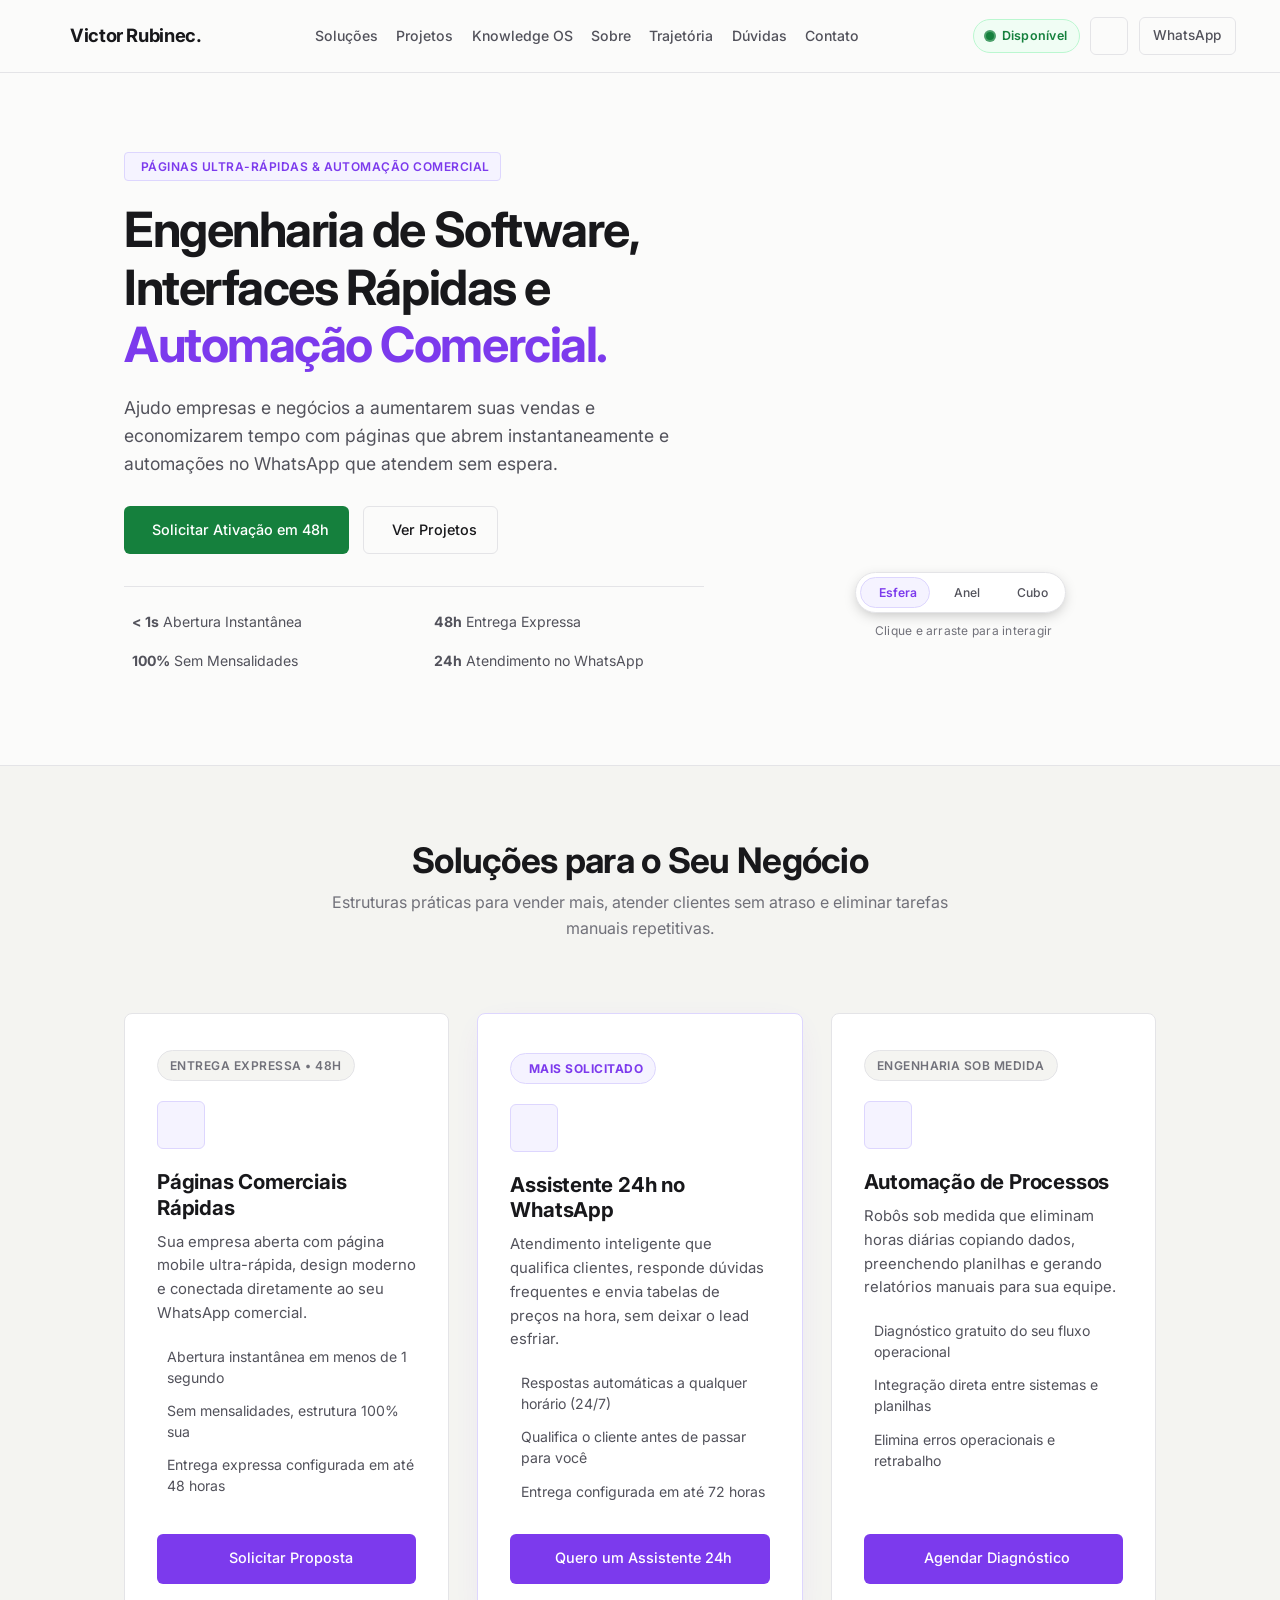
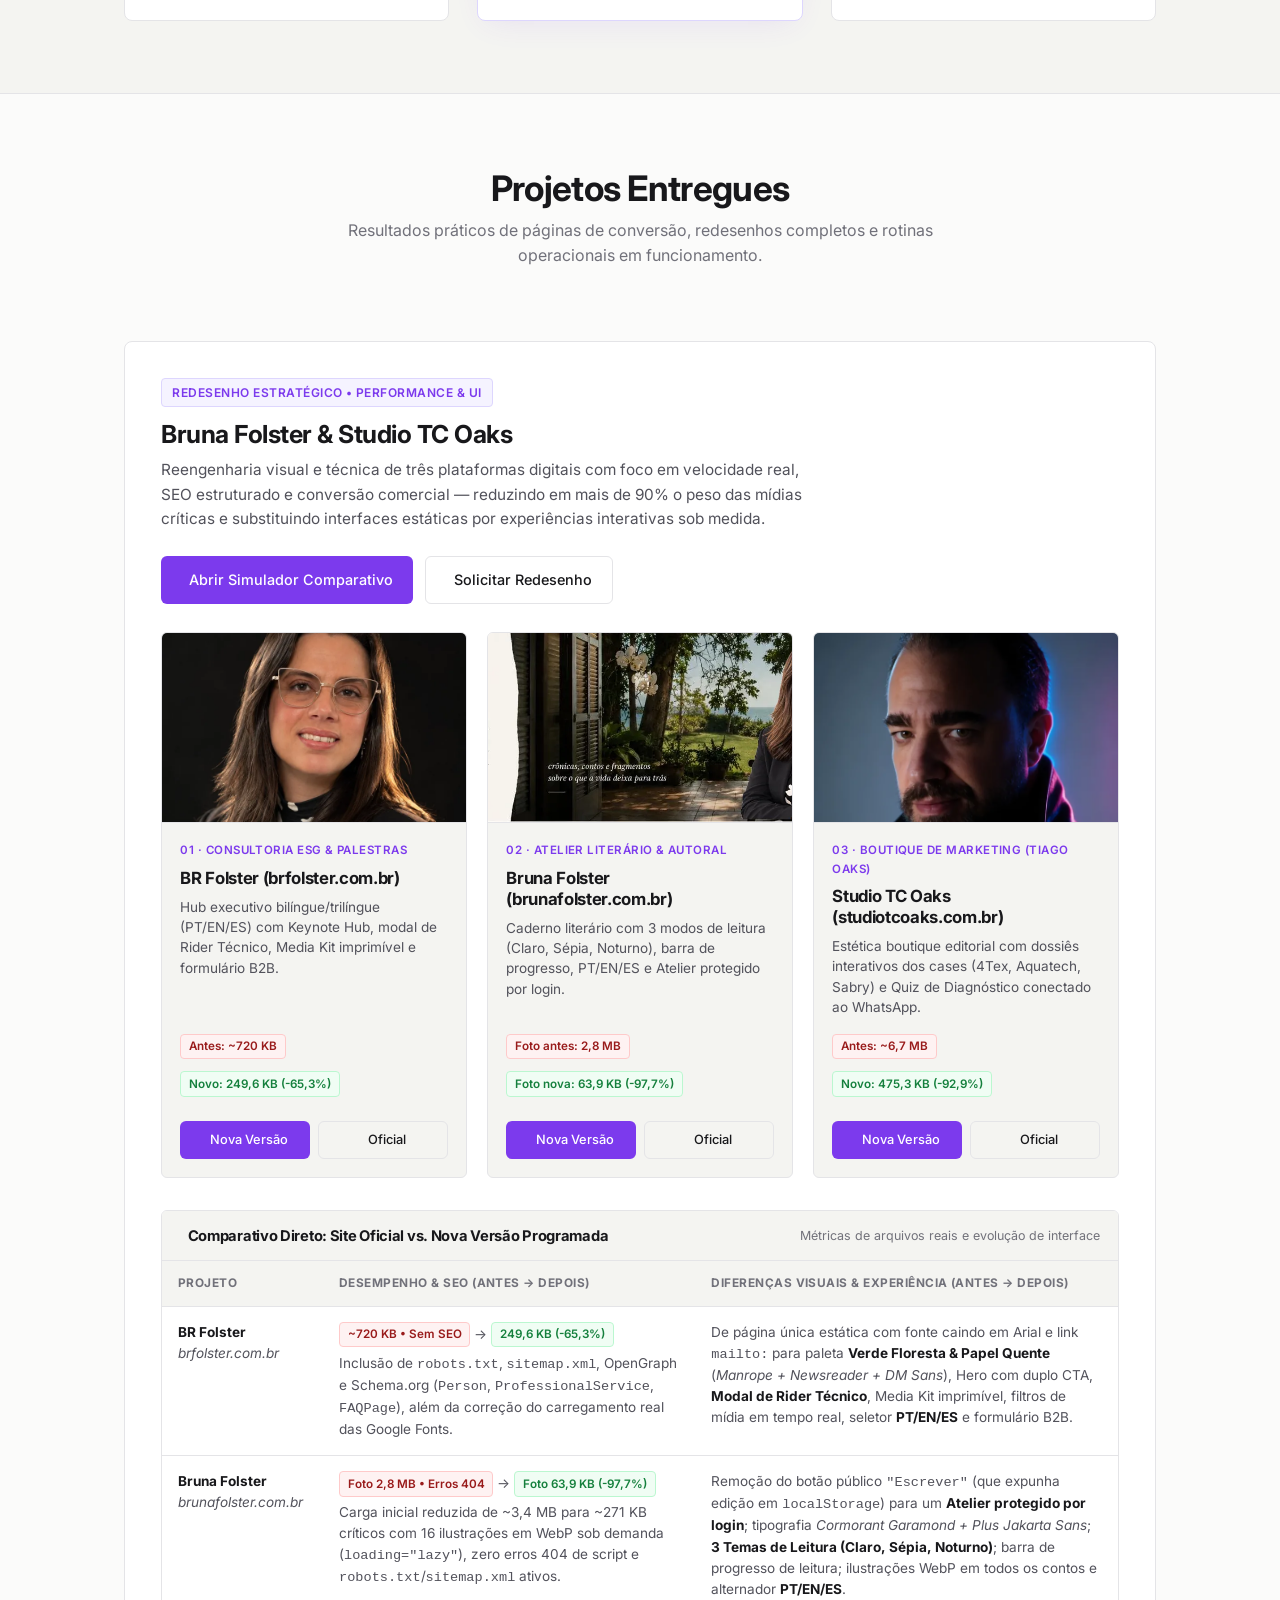
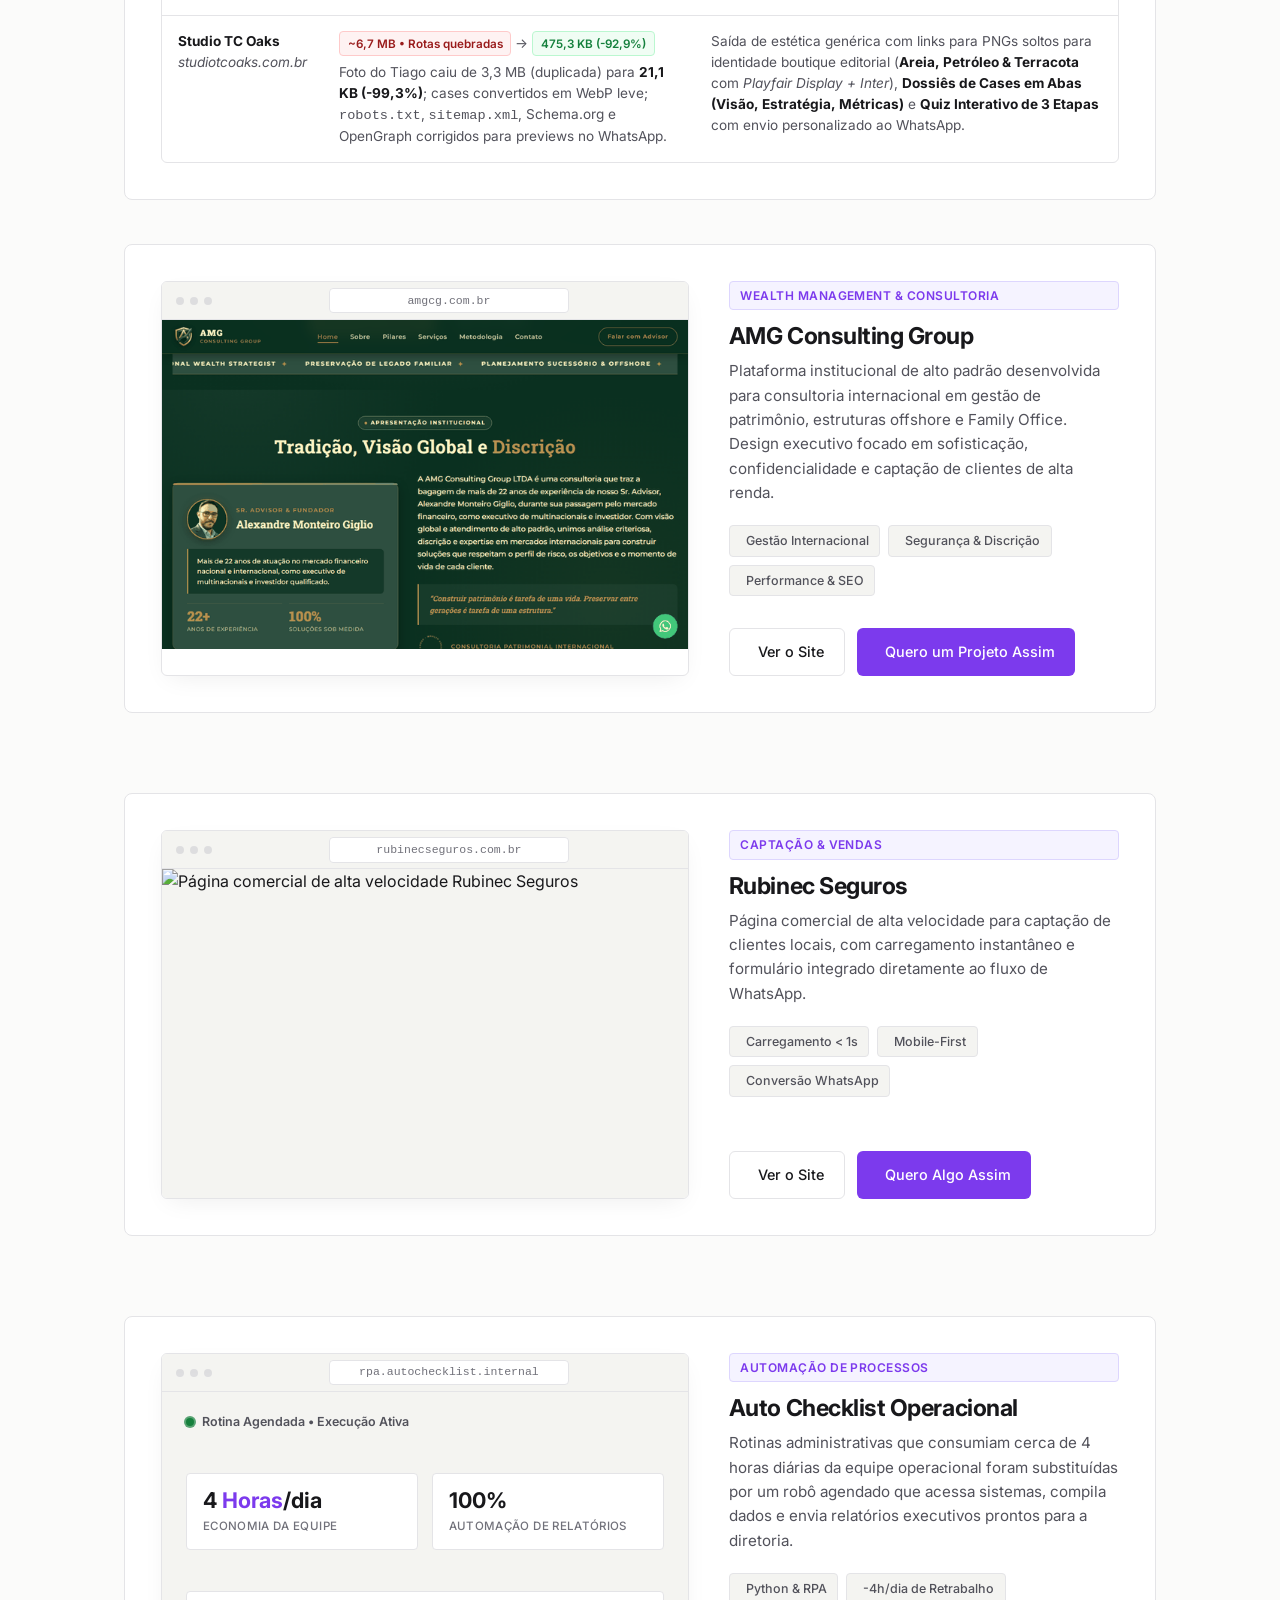
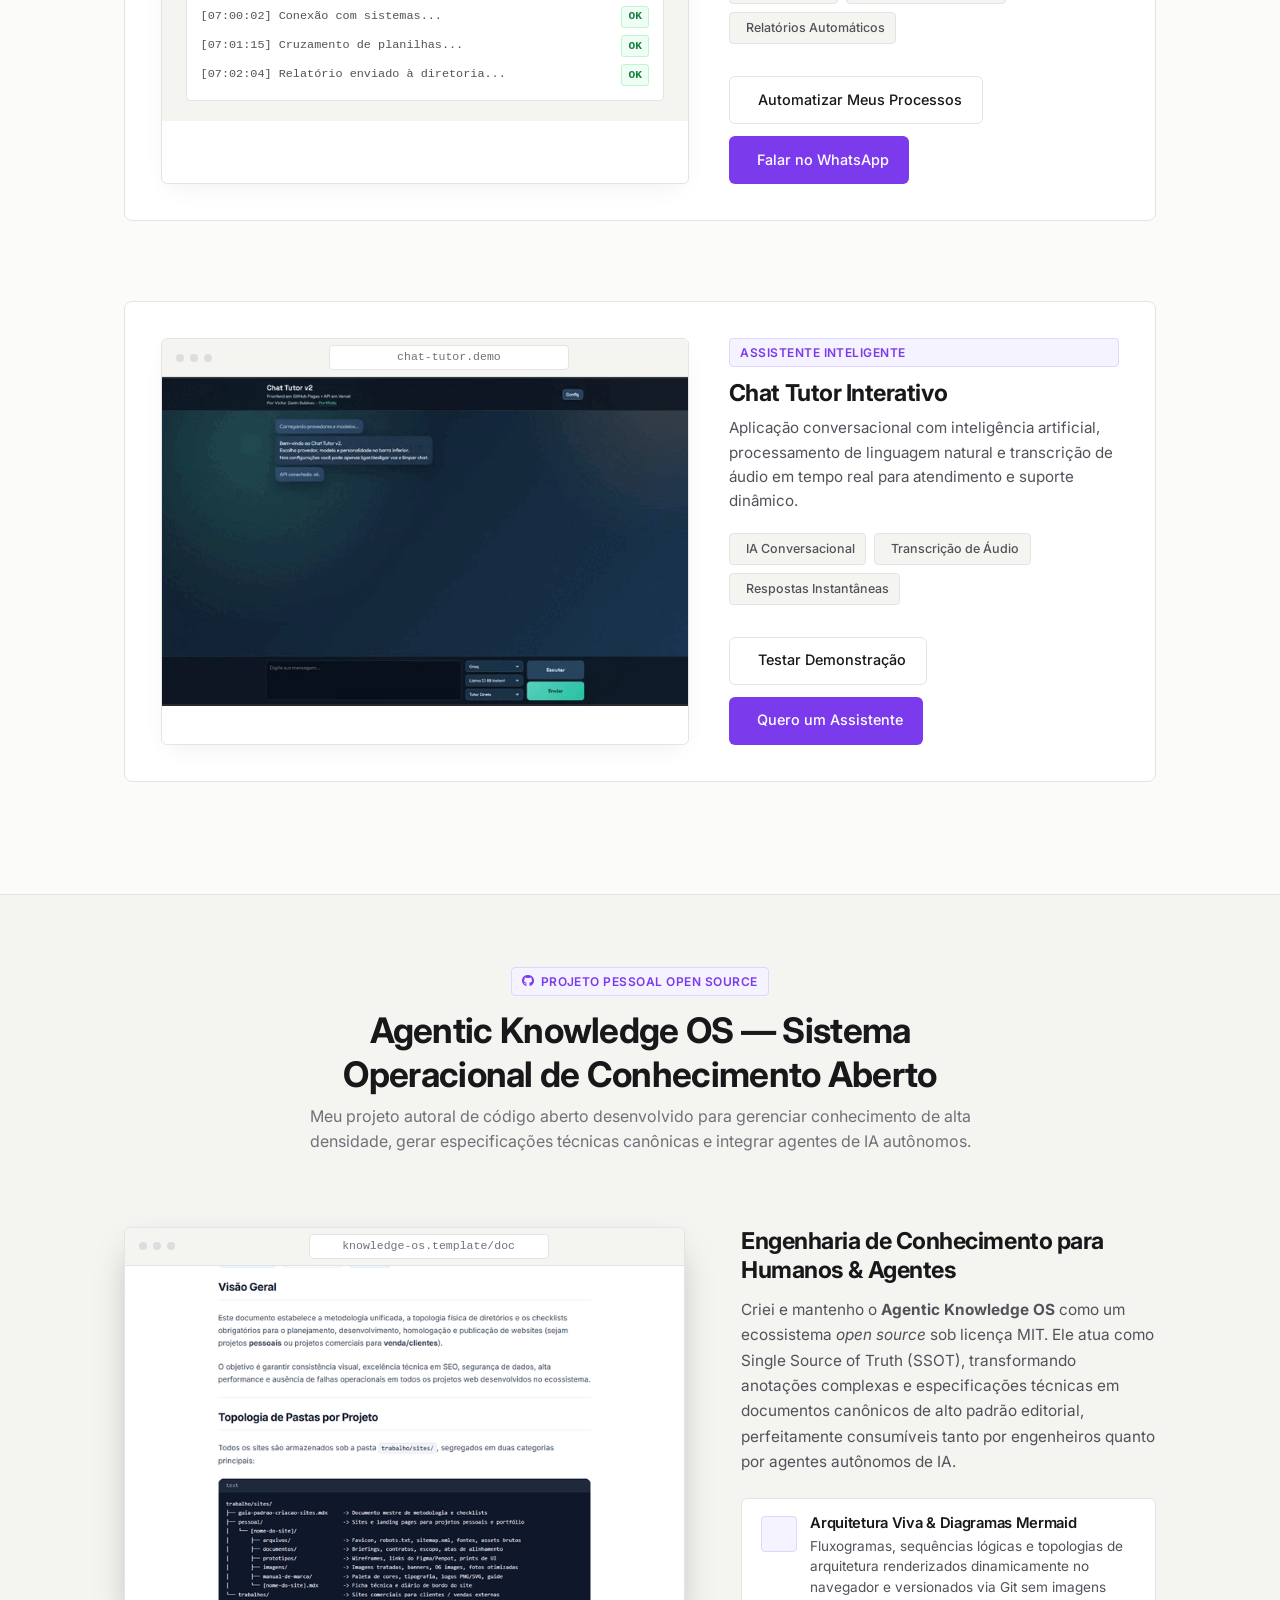
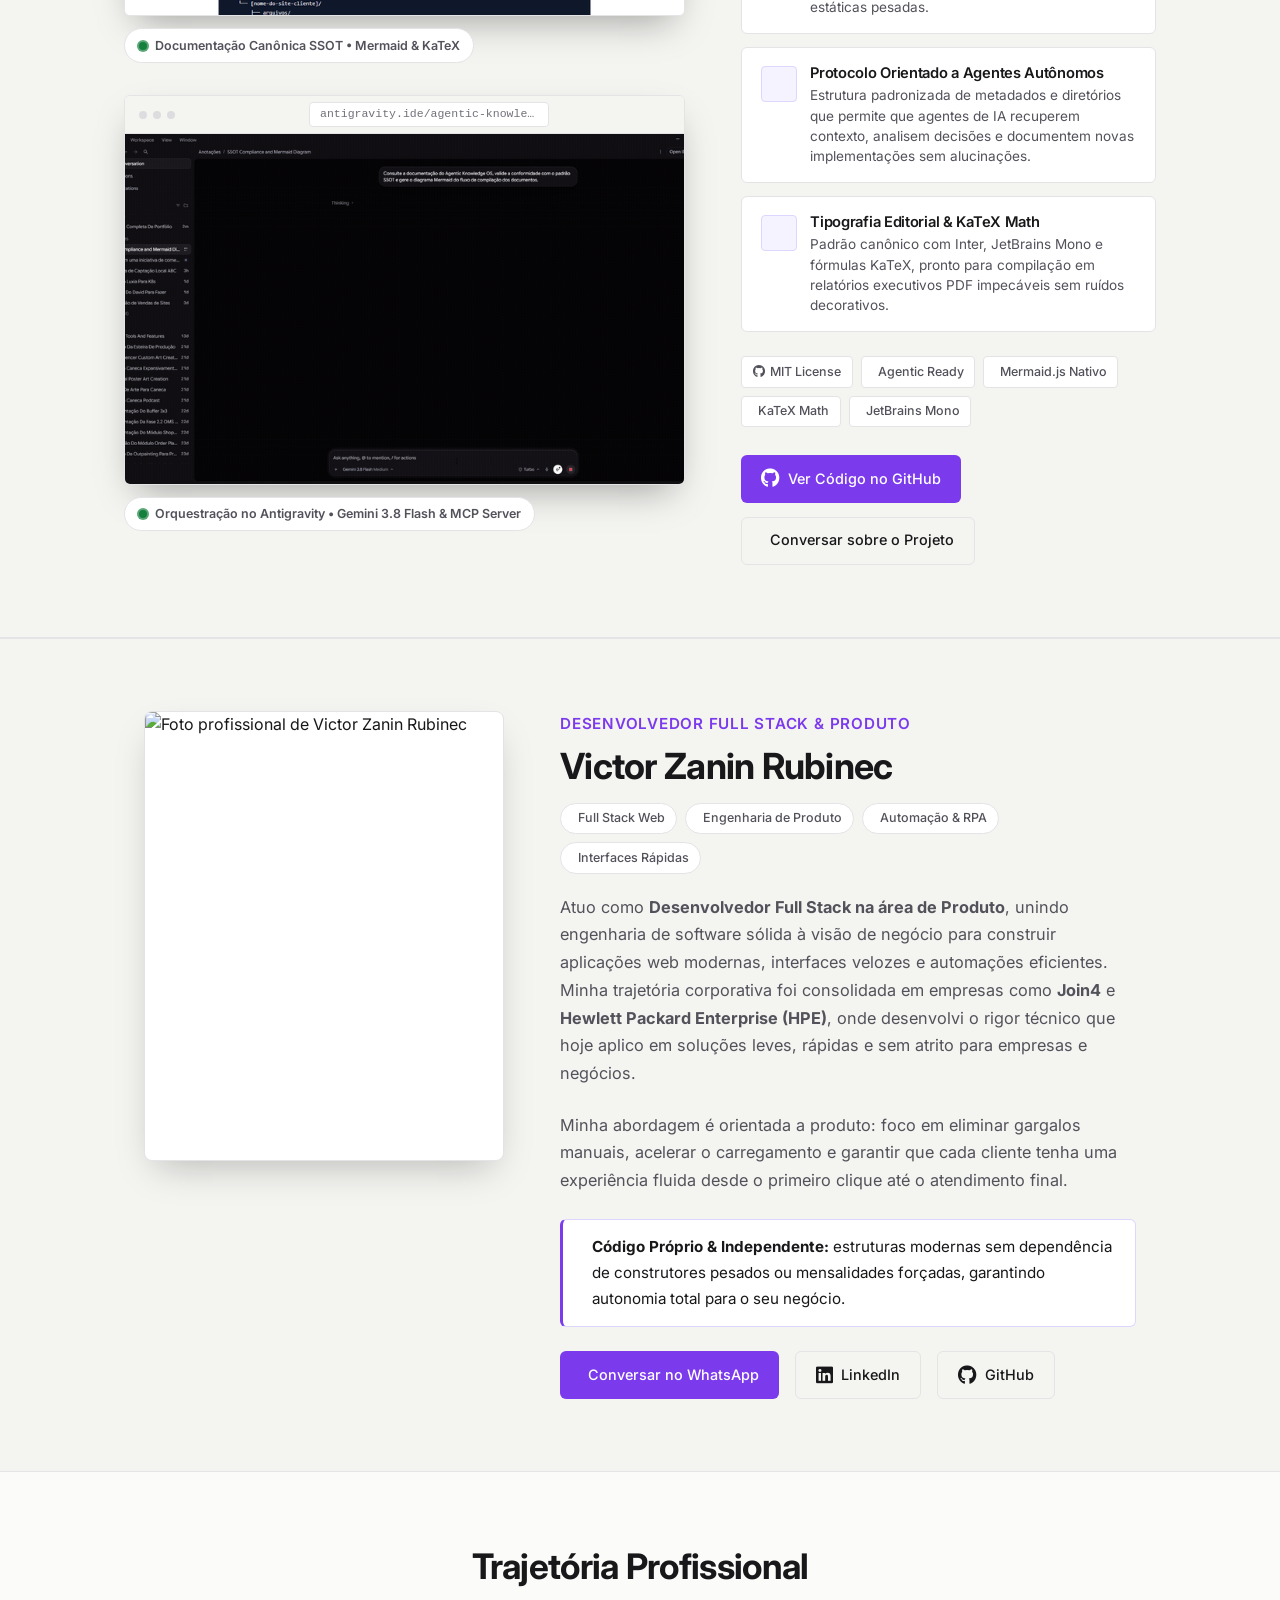
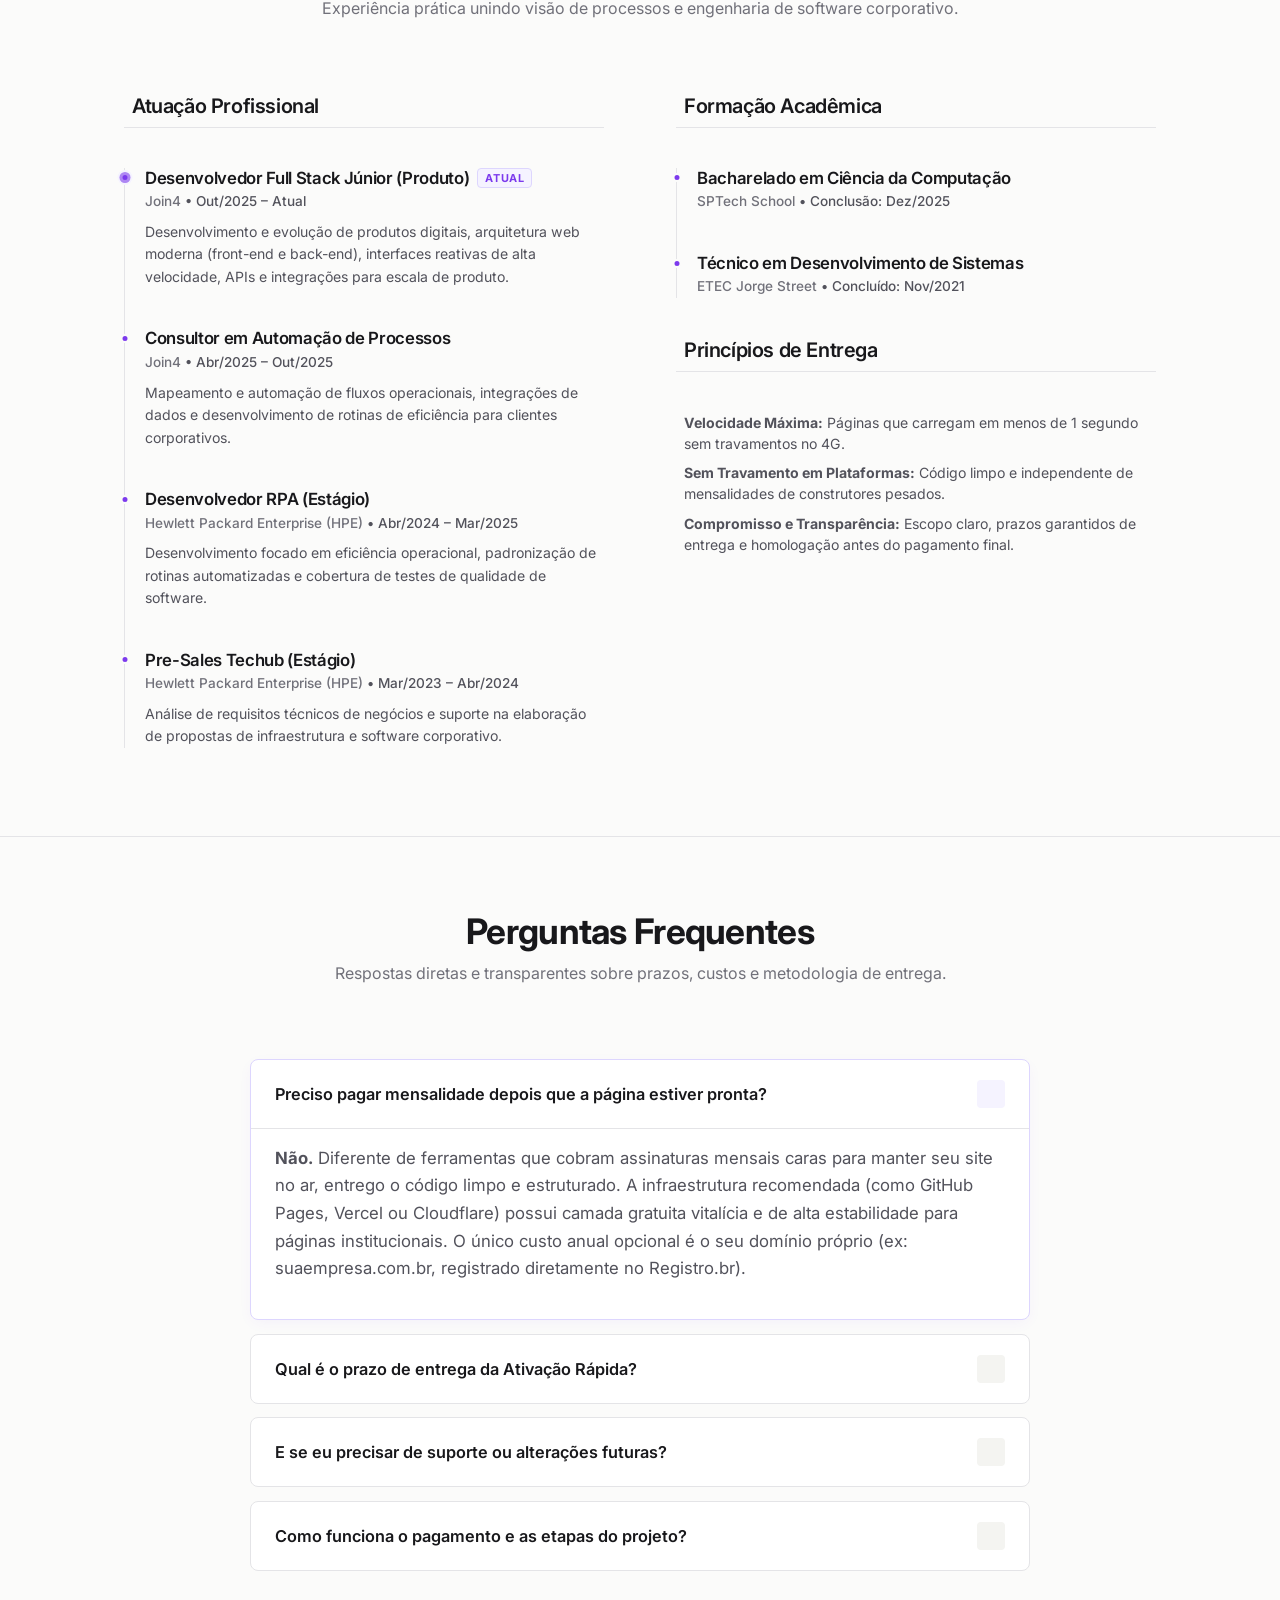
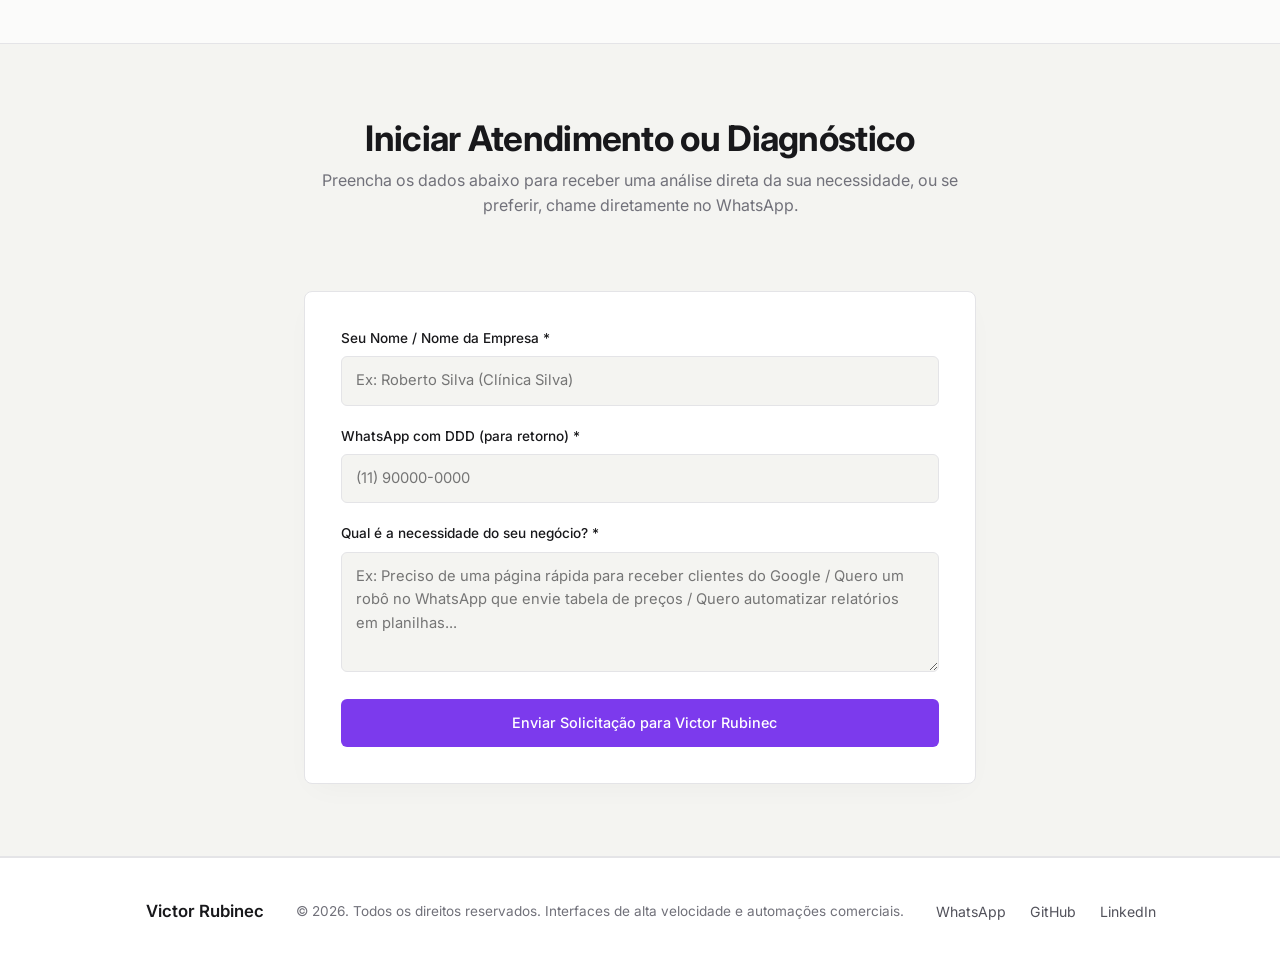
==== commit f4bbce56: "feat(portfolio): add Folster & TC Oaks redesign showcase, comparative table and live demos" ====
--- a/index.html
+++ b/index.html
@@ -227,7 +227,150 @@
         <div class="container">
             <div class="section-header">
                 <h2>Projetos Entregues</h2>
-                <p>Resultados práticos de páginas de conversão e rotinas operacionais em funcionamento.</p>
+                <p>Resultados práticos de páginas de conversão, redesenhos completos e rotinas operacionais em funcionamento.</p>
+            </div>
+
+            <!-- Showcase Destaque: Redesenho Bruna Folster & Studio TC Oaks (Oficial vs. Programado) -->
+            <div class="redesign-comparison-wrapper">
+                <div class="redesign-top-bar">
+                    <div class="redesign-top-info">
+                        <span class="badge badge-purple">Redesenho Estratégico • Performance &amp; UI</span>
+                        <h3>Bruna Folster &amp; Studio TC Oaks</h3>
+                        <p>Reengenharia visual e técnica de três plataformas digitais com foco em velocidade real, SEO estruturado e conversão comercial — reduzindo em mais de 90% o peso das mídias críticas e substituindo interfaces estáticas por experiências interativas sob medida.</p>
+                    </div>
+                    <div class="redesign-top-actions">
+                        <a href="./demos/folster-tcoaks/index.html" target="_blank" rel="noopener" class="btn btn-purple">
+                            <i data-lucide="layout-dashboard"></i> Abrir Simulador Comparativo
+                        </a>
+                        <a href="https://wa.me/5511975958383?text=Ol%C3%A1%20Victor%2C%20vi%20o%20comparativo%20dos%203%20sites%20(Bruna%20Folster%20e%20TC%20Oaks)%20no%20seu%20portf%C3%B3lio%20e%20gostaria%20de%20conversar%20sobre%20um%20projeto." target="_blank" rel="noopener" class="btn btn-secondary">
+                            <i data-lucide="message-circle"></i> Solicitar Redesenho
+                        </a>
+                    </div>
+                </div>
+
+                <!-- Os 3 Sites Programados para Demonstração ao Vivo -->
+                <div class="redesign-sites-grid">
+                    <!-- Site 1: BR Folster -->
+                    <article class="redesign-site-mini-card">
+                        <div class="redesign-mini-thumb">
+                            <img src="./demos/folster-tcoaks/brfolster/assets/bruna-folster.webp" alt="Nova versão programada do portal executivo BR Folster" loading="lazy" width="600" height="375">
+                        </div>
+                        <div class="redesign-mini-body">
+                            <span class="redesign-mini-tag">01 · Consultoria ESG &amp; Palestras</span>
+                            <h4>BR Folster (brfolster.com.br)</h4>
+                            <p>Hub executivo bilíngue/trilíngue (PT/EN/ES) com Keynote Hub, modal de Rider Técnico, Media Kit imprimível e formulário B2B.</p>
+                            <div class="redesign-mini-metrics">
+                                <span class="metric-pill-old">Antes: ~720 KB</span>
+                                <span class="metric-pill-new">Novo: 249,6 KB (-65,3%)</span>
+                            </div>
+                            <div class="redesign-mini-actions">
+                                <a href="./demos/folster-tcoaks/brfolster/index.html" target="_blank" rel="noopener" class="btn btn-purple">
+                                    <i data-lucide="sparkles"></i> Nova Versão
+                                </a>
+                                <a href="https://brfolster.com.br/" target="_blank" rel="noopener" class="btn btn-secondary">
+                                    <i data-lucide="external-link"></i> Oficial
+                                </a>
+                            </div>
+                        </div>
+                    </article>
+
+                    <!-- Site 2: Bruna Folster -->
+                    <article class="redesign-site-mini-card">
+                        <div class="redesign-mini-thumb">
+                            <img src="./demos/folster-tcoaks/brunafolster/images/bruna-capa.webp" alt="Nova versão programada do atelier literário Bruna Folster" loading="lazy" width="600" height="375">
+                        </div>
+                        <div class="redesign-mini-body">
+                            <span class="redesign-mini-tag">02 · Atelier Literário &amp; Autoral</span>
+                            <h4>Bruna Folster (brunafolster.com.br)</h4>
+                            <p>Caderno literário com 3 modos de leitura (Claro, Sépia, Noturno), barra de progresso, PT/EN/ES e Atelier protegido por login.</p>
+                            <div class="redesign-mini-metrics">
+                                <span class="metric-pill-old">Foto antes: 2,8 MB</span>
+                                <span class="metric-pill-new">Foto nova: 63,9 KB (-97,7%)</span>
+                            </div>
+                            <div class="redesign-mini-actions">
+                                <a href="./demos/folster-tcoaks/brunafolster/index.html" target="_blank" rel="noopener" class="btn btn-purple">
+                                    <i data-lucide="sparkles"></i> Nova Versão
+                                </a>
+                                <a href="https://brunafolster.com.br/" target="_blank" rel="noopener" class="btn btn-secondary">
+                                    <i data-lucide="external-link"></i> Oficial
+                                </a>
+                            </div>
+                        </div>
+                    </article>
+
+                    <!-- Site 3: Studio TC Oaks -->
+                    <article class="redesign-site-mini-card">
+                        <div class="redesign-mini-thumb">
+                            <img src="./demos/folster-tcoaks/studiotcoaks/images/tiago-oaks.webp" alt="Nova versão programada da boutique de marketing Studio TC Oaks" loading="lazy" width="600" height="375">
+                        </div>
+                        <div class="redesign-mini-body">
+                            <span class="redesign-mini-tag">03 · Boutique de Marketing (Tiago Oaks)</span>
+                            <h4>Studio TC Oaks (studiotcoaks.com.br)</h4>
+                            <p>Estética boutique editorial com dossiês interativos dos cases (4Tex, Aquatech, Sabry) e Quiz de Diagnóstico conectado ao WhatsApp.</p>
+                            <div class="redesign-mini-metrics">
+                                <span class="metric-pill-old">Antes: ~6,7 MB</span>
+                                <span class="metric-pill-new">Novo: 475,3 KB (-92,9%)</span>
+                            </div>
+                            <div class="redesign-mini-actions">
+                                <a href="./demos/folster-tcoaks/studiotcoaks/index.html" target="_blank" rel="noopener" class="btn btn-purple">
+                                    <i data-lucide="sparkles"></i> Nova Versão
+                                </a>
+                                <a href="https://studiotcoaks.com.br/" target="_blank" rel="noopener" class="btn btn-secondary">
+                                    <i data-lucide="external-link"></i> Oficial
+                                </a>
+                            </div>
+                        </div>
+                    </article>
+                </div>
+
+                <!-- Tabela Comparativa: Desempenho & Diferenças Visuais -->
+                <div class="redesign-table-wrap">
+                    <div class="redesign-table-header">
+                        <h4><i data-lucide="git-compare"></i> Comparativo Direto: Site Oficial vs. Nova Versão Programada</h4>
+                        <span>Métricas de arquivos reais e evolução de interface</span>
+                    </div>
+                    <table class="redesign-table">
+                        <thead>
+                            <tr>
+                                <th>Projeto</th>
+                                <th>Desempenho &amp; SEO (Antes → Depois)</th>
+                                <th>Diferenças Visuais &amp; Experiência (Antes → Depois)</th>
+                            </tr>
+                        </thead>
+                        <tbody>
+                            <tr>
+                                <td><strong>BR Folster</strong><br><em>brfolster.com.br</em></td>
+                                <td>
+                                    <span class="metric-pill-old">~720 KB • Sem SEO</span> → <span class="metric-pill-new">249,6 KB (-65,3%)</span><br>
+                                    Inclusão de <code>robots.txt</code>, <code>sitemap.xml</code>, OpenGraph e Schema.org (<code>Person</code>, <code>ProfessionalService</code>, <code>FAQPage</code>), além da correção do carregamento real das Google Fonts.
+                                </td>
+                                <td>
+                                    De página única estática com fonte caindo em Arial e link <code>mailto:</code> para paleta <strong>Verde Floresta &amp; Papel Quente</strong> (<em>Manrope + Newsreader + DM Sans</em>), Hero com duplo CTA, <strong>Modal de Rider Técnico</strong>, Media Kit imprimível, filtros de mídia em tempo real, seletor <strong>PT/EN/ES</strong> e formulário B2B.
+                                </td>
+                            </tr>
+                            <tr>
+                                <td><strong>Bruna Folster</strong><br><em>brunafolster.com.br</em></td>
+                                <td>
+                                    <span class="metric-pill-old">Foto 2,8 MB • Erros 404</span> → <span class="metric-pill-new">Foto 63,9 KB (-97,7%)</span><br>
+                                    Carga inicial reduzida de ~3,4 MB para ~271 KB críticos com 16 ilustrações em WebP sob demanda (<code>loading="lazy"</code>), zero erros 404 de script e <code>robots.txt</code>/<code>sitemap.xml</code> ativos.
+                                </td>
+                                <td>
+                                    Remoção do botão público <code>"Escrever"</code> (que expunha edição em <code>localStorage</code>) para um <strong>Atelier protegido por login</strong>; tipografia <em>Cormorant Garamond + Plus Jakarta Sans</em>; <strong>3 Temas de Leitura (Claro, Sépia, Noturno)</strong>; barra de progresso de leitura; ilustrações WebP em todos os contos e alternador <strong>PT/EN/ES</strong>.
+                                </td>
+                            </tr>
+                            <tr>
+                                <td><strong>Studio TC Oaks</strong><br><em>studiotcoaks.com.br</em></td>
+                                <td>
+                                    <span class="metric-pill-old">~6,7 MB • Rotas quebradas</span> → <span class="metric-pill-new">475,3 KB (-92,9%)</span><br>
+                                    Foto do Tiago caiu de 3,3 MB (duplicada) para <strong>21,1 KB (-99,3%)</strong>; cases convertidos em WebP leve; <code>robots.txt</code>, <code>sitemap.xml</code>, Schema.org e OpenGraph corrigidos para previews no WhatsApp.
+                                </td>
+                                <td>
+                                    Saída de estética genérica com links para PNGs soltos para identidade boutique editorial (<strong>Areia, Petróleo &amp; Terracota</strong> com <em>Playfair Display + Inter</em>), <strong>Dossiês de Cases em Abas (Visão, Estratégia, Métricas)</strong> e <strong>Quiz Interativo de 3 Etapas</strong> com envio personalizado ao WhatsApp.
+                                </td>
+                            </tr>
+                        </tbody>
+                    </table>
+                </div>
             </div>
 
             <div class="cases-list">
--- a/css/components.css
+++ b/css/components.css
@@ -1059,3 +1059,255 @@
     border-color: var(--primary-action);
     background: var(--bg-surface);
 }
+
+/* --- VITRINE & TABELA COMPARATIVA: FOLSTER & TC OAKS --- */
+.redesign-comparison-wrapper {
+    background: var(--bg-surface);
+    border: 1px solid var(--border-color);
+    border-radius: var(--radius-lg);
+    padding: 2.25rem;
+    margin-bottom: 2.75rem;
+    transition: border-color var(--transition-base), box-shadow var(--transition-base);
+}
+
+.redesign-comparison-wrapper:hover {
+    border-color: var(--border-strong);
+    box-shadow: 0 12px 32px -10px rgba(0, 0, 0, 0.06);
+}
+
+[data-theme="dark"] .redesign-comparison-wrapper:hover {
+    box-shadow: 0 12px 32px -10px rgba(0, 0, 0, 0.35);
+}
+
+.redesign-top-bar {
+    display: flex;
+    justify-content: space-between;
+    align-items: flex-start;
+    gap: 1.5rem;
+    flex-wrap: wrap;
+    margin-bottom: 1.75rem;
+}
+
+.redesign-top-info {
+    max-width: 660px;
+}
+
+.redesign-top-info h3 {
+    font-size: 1.55rem;
+    font-weight: 700;
+    margin: 0.75rem 0 0.5rem 0;
+    letter-spacing: -0.02em;
+    color: var(--text-main);
+}
+
+.redesign-top-info p {
+    font-size: 0.96rem;
+    color: var(--text-secondary);
+    line-height: 1.6;
+    margin: 0;
+}
+
+.redesign-top-actions {
+    display: flex;
+    gap: 0.75rem;
+    flex-wrap: wrap;
+    align-items: center;
+}
+
+.redesign-sites-grid {
+    display: grid;
+    grid-template-columns: repeat(3, minmax(0, 1fr));
+    gap: 1.25rem;
+    margin-bottom: 2rem;
+}
+
+.redesign-site-mini-card {
+    background: var(--bg-surface-subtle);
+    border: 1px solid var(--border-color);
+    border-radius: var(--radius-md);
+    overflow: hidden;
+    display: flex;
+    flex-direction: column;
+    transition: transform var(--transition-fast), border-color var(--transition-fast);
+}
+
+.redesign-site-mini-card:hover {
+    transform: translateY(-2px);
+    border-color: var(--accent-purple-border);
+}
+
+.redesign-mini-thumb {
+    position: relative;
+    width: 100%;
+    aspect-ratio: 16 / 10;
+    overflow: hidden;
+    background: var(--bg-surface);
+    border-bottom: 1px solid var(--border-color);
+}
+
+.redesign-mini-thumb img {
+    width: 100%;
+    height: 100%;
+    object-fit: cover;
+    object-position: center 20%;
+    display: block;
+}
+
+.redesign-mini-body {
+    padding: 1.15rem;
+    display: flex;
+    flex-direction: column;
+    flex: 1;
+    gap: 0.5rem;
+}
+
+.redesign-mini-tag {
+    font-size: 0.72rem;
+    font-weight: 600;
+    text-transform: uppercase;
+    letter-spacing: 0.04em;
+    color: var(--accent-purple);
+}
+
+.redesign-mini-body h4 {
+    font-size: 1.05rem;
+    font-weight: 700;
+    color: var(--text-main);
+    margin: 0;
+}
+
+.redesign-mini-body p {
+    font-size: 0.85rem;
+    color: var(--text-secondary);
+    line-height: 1.5;
+    margin: 0 0 0.5rem 0;
+}
+
+.redesign-mini-metrics {
+    display: flex;
+    flex-wrap: wrap;
+    gap: 0.4rem;
+    margin-top: auto;
+    padding-bottom: 0.65rem;
+}
+
+.redesign-mini-actions {
+    display: grid;
+    grid-template-columns: 1fr 1fr;
+    gap: 0.5rem;
+}
+
+.redesign-mini-actions .btn {
+    height: 38px;
+    padding: 0 0.75rem;
+    font-size: 0.8rem;
+}
+
+.redesign-table-wrap {
+    border: 1px solid var(--border-color);
+    border-radius: var(--radius-md);
+    overflow-x: auto;
+    background: var(--bg-surface);
+}
+
+.redesign-table-header {
+    padding: 0.9rem 1.15rem;
+    background: var(--bg-surface-subtle);
+    border-bottom: 1px solid var(--border-color);
+    display: flex;
+    justify-content: space-between;
+    align-items: center;
+    gap: 1rem;
+    flex-wrap: wrap;
+}
+
+.redesign-table-header h4 {
+    font-size: 0.92rem;
+    font-weight: 700;
+    color: var(--text-main);
+    margin: 0;
+    display: inline-flex;
+    align-items: center;
+    gap: 0.45rem;
+}
+
+.redesign-table-header span {
+    font-size: 0.78rem;
+    color: var(--text-muted);
+}
+
+.redesign-table {
+    width: 100%;
+    border-collapse: collapse;
+    min-width: 720px;
+    font-size: 0.85rem;
+}
+
+.redesign-table th {
+    text-align: left;
+    padding: 0.8rem 1rem;
+    font-size: 0.74rem;
+    font-weight: 700;
+    text-transform: uppercase;
+    letter-spacing: 0.04em;
+    color: var(--text-muted);
+    background: var(--bg-surface-subtle);
+    border-bottom: 1px solid var(--border-color);
+}
+
+.redesign-table td {
+    padding: 0.95rem 1rem;
+    border-bottom: 1px solid var(--border-color);
+    vertical-align: top;
+    color: var(--text-secondary);
+    line-height: 1.55;
+}
+
+.redesign-table tbody tr:last-child td {
+    border-bottom: none;
+}
+
+.redesign-table td strong {
+    color: var(--text-main);
+}
+
+.metric-pill-old,
+.metric-pill-new {
+    display: inline-flex;
+    align-items: center;
+    padding: 0.16rem 0.48rem;
+    border-radius: var(--radius-sm);
+    font-size: 0.73rem;
+    font-weight: 600;
+    margin-bottom: 0.35rem;
+}
+
+.metric-pill-old {
+    background: #FEF2F2;
+    color: #991B1B;
+    border: 1px solid #FECACA;
+}
+
+[data-theme="dark"] .metric-pill-old {
+    background: rgba(239, 68, 68, 0.12);
+    color: #FCA5A5;
+    border-color: rgba(239, 68, 68, 0.28);
+}
+
+.metric-pill-new {
+    background: var(--accent-green-bg);
+    color: var(--accent-green);
+    border: 1px solid var(--accent-green-border);
+}
+
+@media (max-width: 960px) {
+    .redesign-sites-grid {
+        grid-template-columns: 1fr;
+    }
+}
+
+@media (max-width: 640px) {
+    .redesign-comparison-wrapper {
+        padding: 1.4rem;
+    }
+}
